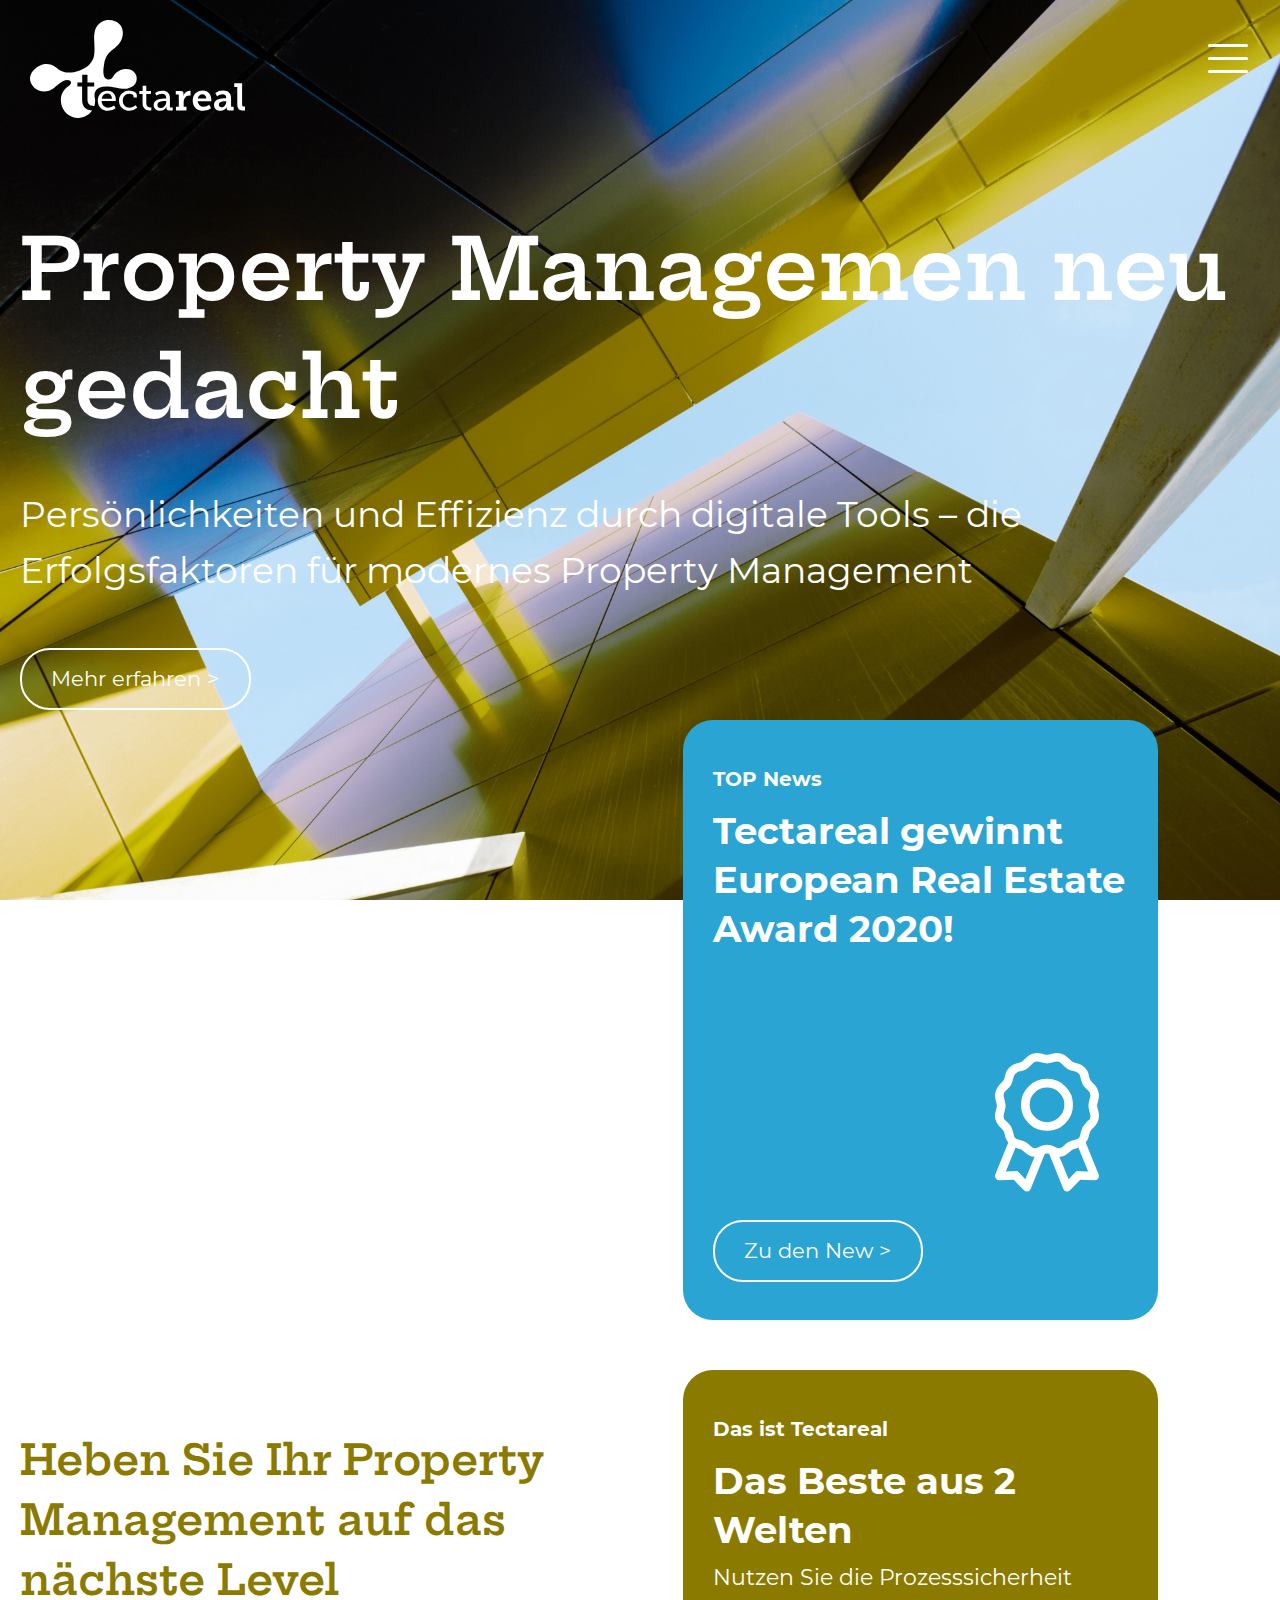
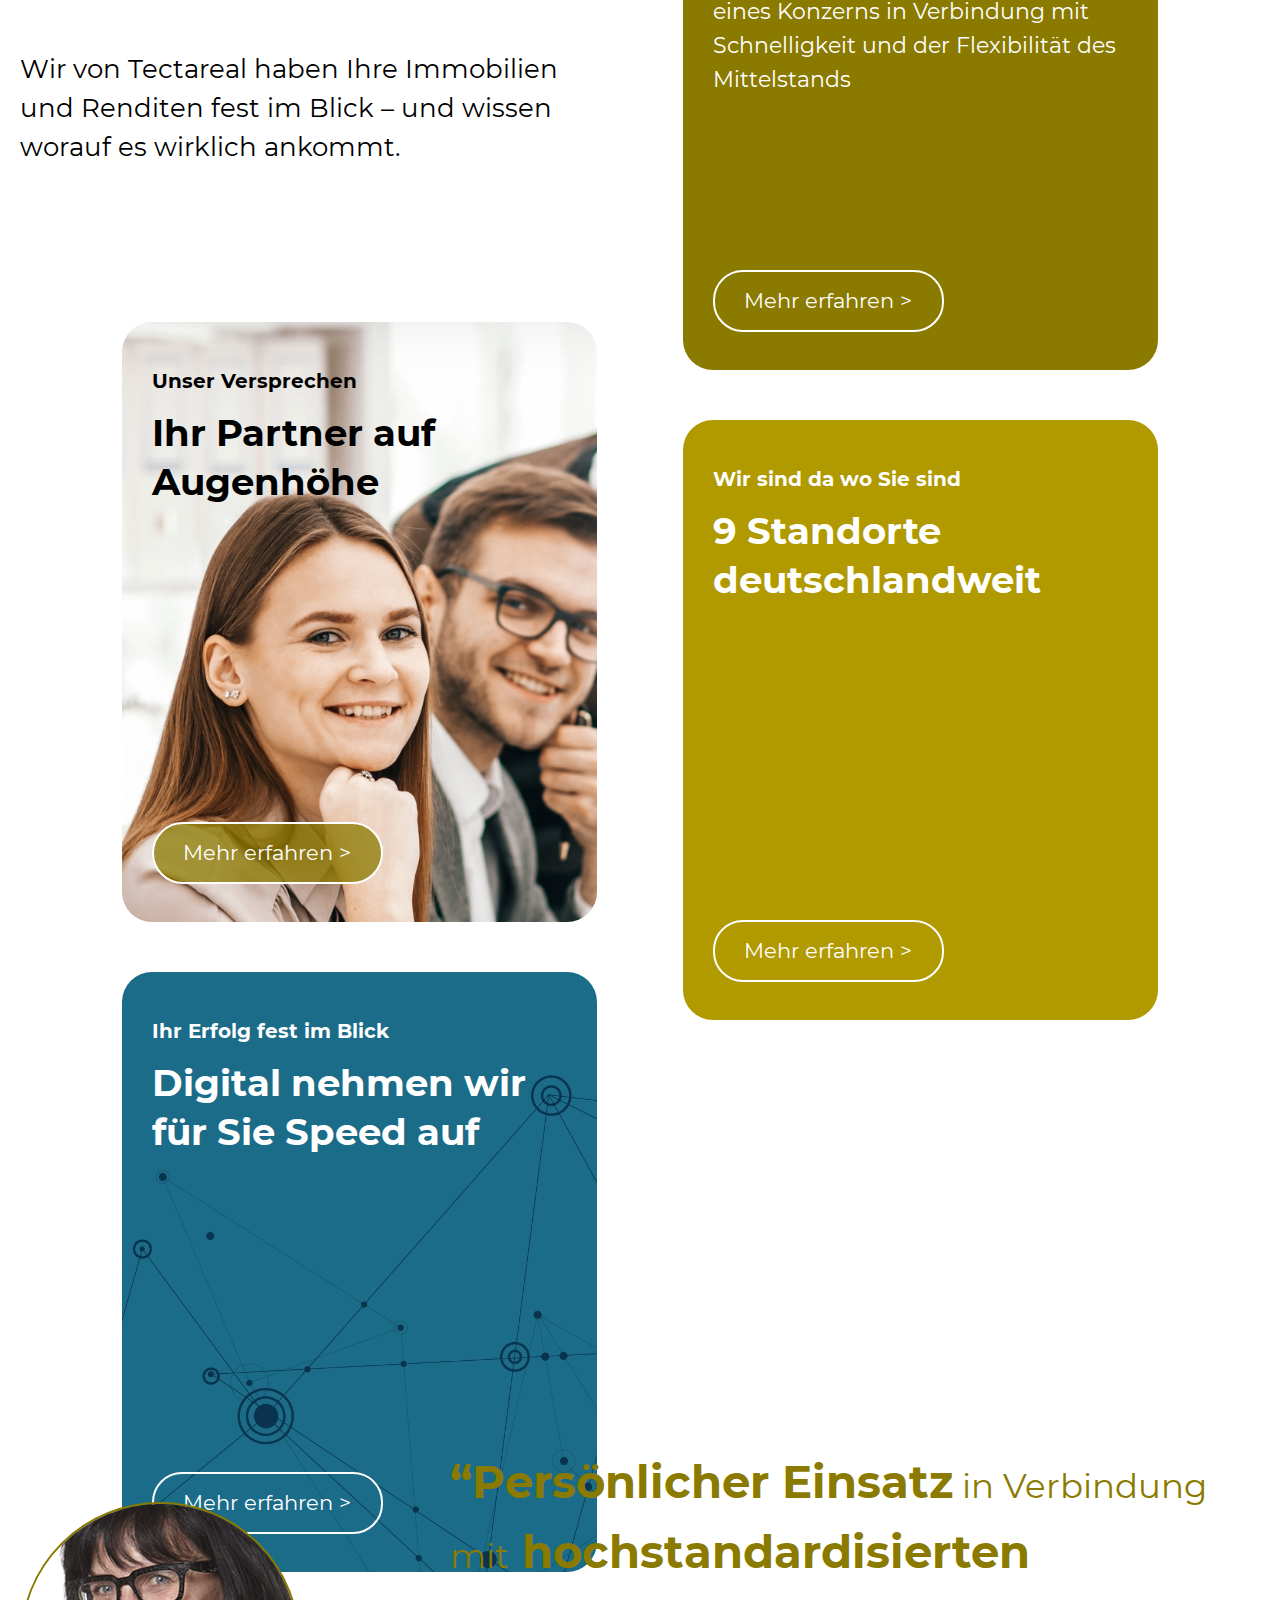
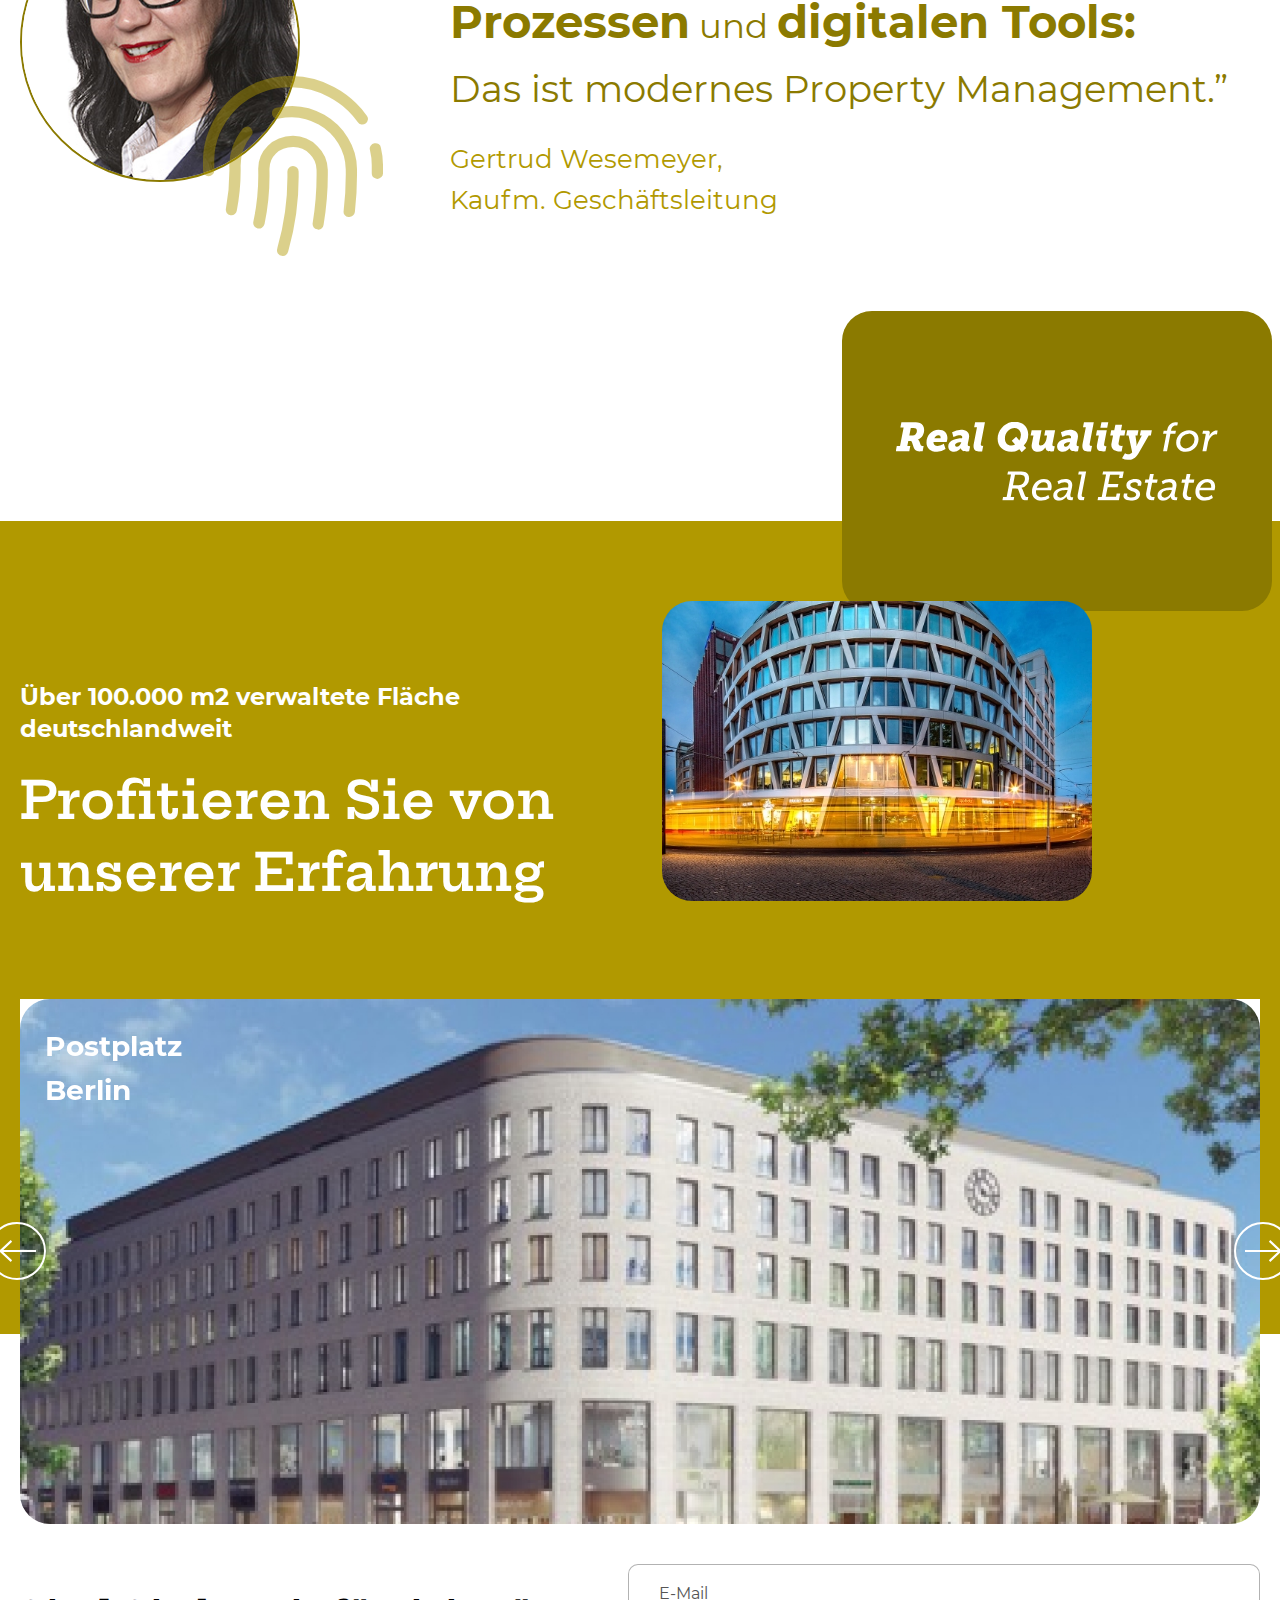
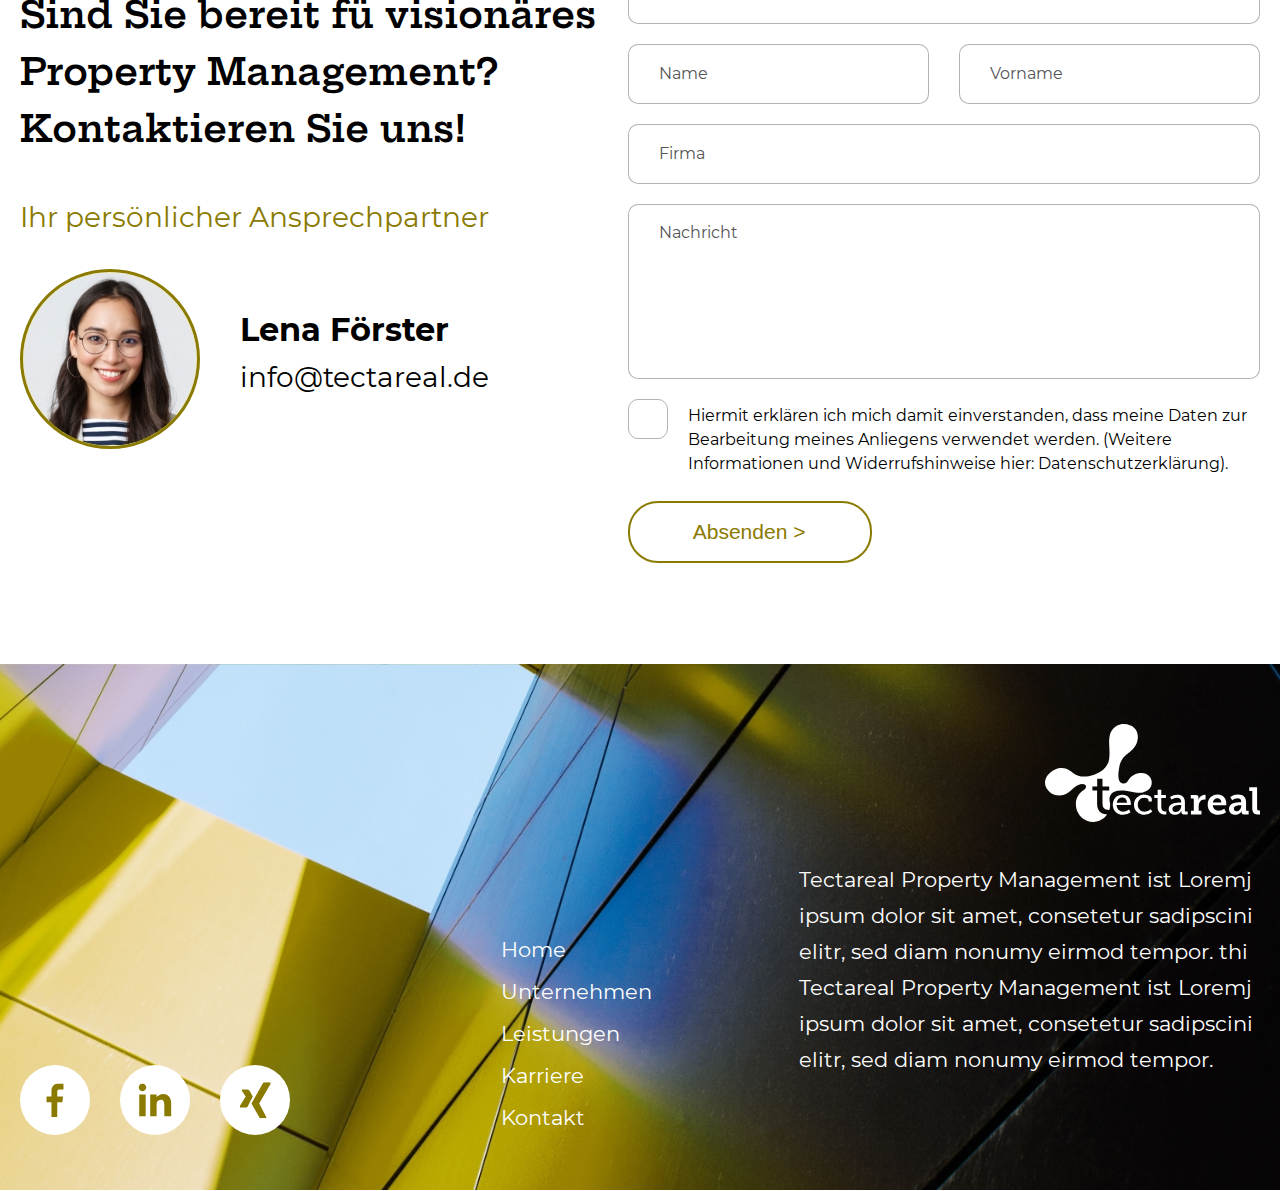
==== index.html @ 61e619ab "Tectarial" ====
<!DOCTYPE html>

<html lang="ru">

<head>
	<meta charset="utf-8">
	<meta http-equiv="X-UA-Compatible" content="IE=edge" >
	<meta name="viewport" content="width=device-width, initial-scale=1.0">
	<meta name="description" content="">
	<link rel="stylesheet" type="text/css" href="style.css">
	<link rel="icon" type="image/png" href="favicon/favicon.ico" sizes="16x16">	
	<title>Tectareal</title>
	<!-- <script>document.write('<script src="http://' + (location.host || 'localhost').split(':')[0] + ':35729/livereload.js?snipver=1"></' + 'script>')</script> -->
</head>

<body>

	<div class="wrapper">

	<!-- Header -->
		
	<header>
		<div class="header_site">
			<div class="header_templ">
				<div class="left">
					<a href="#" class="logo">
						<img src="img/logo.svg" alt="" />
					</a>
				</div>
				<div class="right">
					<button class="respmenubtn">
						<span></span>
						<span></span>
						<span></span>
					</button>
				</div>
			</div>
			<div class="main_nav_box" id="resp_nav">
				<div class="header_templ_wrapp">
					<div class="header_templ">
						<div class="left">
							<a href="#" class="logo">
								<img src="img/logo.svg" alt="" />
							</a>
						</div>
						<div class="right">
							<ul class="switch_lang">
								<li><a href="#">De</a></li>
								<li><a href="#">En</a></li>
							</ul>
						</div>
					</div>
				</div>
				<div class="row">
					<div class="main_nav_templ">
						<div class="col">
							<ul class="naim_nav">
								<li>
									<a href="#">Unternehmen</a>
									<ul>
										<li><a href="#">Unsere Werte</a></li>
										<li><a href="#">Das macht uns aus</a></li>
										<li><a href="#">Unser Versprechen</a></li>
										<li><a href="#">Unser Ziel – Ihr Erfolg</a></li>
										<li><a href="#">Wir sind da wo Sie sind</a></li>
										<li><a href="#">Tectareal Tochterunternhemen</a></li>
										<li><a href="#">Unser Team</a></li>
									</ul>
								</li>
							</ul>
						</div>
						<div class="col">
							<ul class="naim_nav">
								<li>
									<a href="#">Leistungen</a>
									<ul>
										<li><a href="#">Kaufmännisches Property Management</a></li>
										<li><a href="#">Reporting</a></li>
										<li><a href="#">Vermietung</a></li>
										<li><a href="#">Mietermanagement</a></li>
										<li><a href="#">Technisches Property Management</a></li>
										<li><a href="#">Technisches Facility Management</a></li>
										<li><a href="#">Due Diligence</a></li>
										<li><a href="#">Property Controlling</a></li>
									</ul>
								</li>
							</ul>
						</div>
						<div class="col">
							<ul class="naim_nav">
								<li>
									<a href="#">Karriere</a>
								</li>
								<li>
									<a href="#">Aktuelles</a>
								</li>
								<li>
									<a href="#">Kontakt</a>
								</li>
							</ul>
						</div>
					</div>
					<div class="main_nav_footer">
						<ul class="main_nav_2">
							<li><a href="#">Impressum</a></li>
							<li><a href="#">Datenschutz</a></li>
						</ul>
					</div>
				</div>
			</div>
		</div>
	</header>

	<!-- /Header -->

	<!-- Content -->
		<div class="content">

		<!-- Section 1 - Main Page -->

		<section class="promo_sect">
			<div class="bg_image"></div>
			<div class="row">
				<div class="promo_descript">
					<h1>Property Managemen neu gedacht</h1>
					<p>Persönlichkeiten und Effizienz durch digitale Tools – die Erfolgsfaktoren für modernes Property Management</p>
					<a href="#" class="transparent_pill">Mehr erfahren ></a>
				</div>
			</div>
		</section>

		<!-- /Section 1 - Main Page -->

		<!-- Section 2 - Main Page -->

		<section>
			<div class="row">
				<div class="card_templ" id="cardTempl">
					<div class="left" id="leftToUp">
						<div class="card_thumb_wrapp">
							<div class="content_thumb">
								<h2>Heben Sie Ihr Property Management auf das nächste Level</h2>
								<p>Wir von Tectareal haben Ihre Immobilien und Renditen fest im Blick – und wissen worauf es wirklich ankommt.</p>
							</div>
						</div>
						<div class="card_thumb_wrapp">
							<div class="card_thumb bg">
								<img class="card_img" src="img/card_image.jpg" alt="" />
								<div class="card_thumb_content">
									<h4>Unser Versprechen</h4>
									<h3>Ihr Partner auf Augenhöhe</h3>
								</div>
								<div class="card_thumb_footer">
									<a href="#" class="olive_pill">Mehr erfahren ></a>
								</div>
							</div>
						</div>
						<div class="card_thumb_wrapp">
							<div class="card_thumb">
								<img class="card_img" src="img/blue_bg.jpg" alt="" />
								<div class="card_thumb_content">
									<h4>Ihr Erfolg fest im Blick</h4>
									<h3>Digital nehmen wir für Sie Speed auf</h3>
								</div>
								<div class="card_thumb_footer">
									<a href="#" class="transparent_pill">Mehr erfahren ></a>
								</div>
							</div>
						</div>
					</div>
					<div class="right" id="rightToUp">
						<div class="card_thumb_wrapp">
							<div class="card_thumb blue">
								<div class="card_thumb_content">
									<h4>TOP News</h4>
									<h3>Tectareal gewinnt European Real Estate Award 2020!</h3>
									<div class="icon_box">
										<i class="icon_01"></i>
									</div>
								</div>
								<div class="card_thumb_footer">
									<a href="#" class="transparent_pill">Zu den New ></a>
								</div>
							</div>
						</div>
						<div class="card_thumb_wrapp">
							<div class="card_thumb dark_olive">
								<div class="card_thumb_content">
									<h4>Das ist Tectareal</h4>
									<h3>Das Beste aus 2 Welten</h3>
									<p>Nutzen Sie die Prozesssicherheit eines Konzerns  in Verbindung mit Schnelligkeit und der Flexibilität des Mittelstands</p>
								</div>
								<div class="card_thumb_footer">
									<a href="#" class="transparent_pill">Mehr erfahren ></a>
								</div>
							</div>
						</div>
						<div class="card_thumb_wrapp">
							<div class="card_thumb olive map_bg">
								<div class="card_thumb_content">
									<h4>Wir sind da wo Sie sind</h4>
									<h3>9 Standorte deutschlandweit</h3>
								</div>
								<div class="card_thumb_footer">
									<a href="#" class="transparent_pill">Mehr erfahren ></a>
								</div>
							</div>
						</div>
					</div>
				</div>
			</div>
		</section>

		<!-- /Section 2 - Main Page -->

		<!-- Section 3 - Main Page -->

		<section>
			<div class="row">
				<div class="person_article">
					<div class="left">
						<div class="photo_box_wrapp">
							<div class="photo_box">
								<img src="img/wooman.png" alt="" />
							</div>
						</div>
					</div>
					<div class="right">
						<h2><b>“Persönlicher Einsatz</b> in Verbindung mit<b> hochstandardisierten Prozessen</b> und <b>digitalen Tools:</b></h2>
						<p>Das ist modernes Property Management.”</p>
						<div class="author">
							<p>Gertrud Wesemeyer, Kaufm. Geschäftsleitung</p>
						</div>
					</div>
				</div>
			</div>
		</section>

		<!-- /Section 3 - Main Page -->

		<!-- Section 4 - Main Page -->

		<section class="sect_4">
			<div class="row">
				<div class="slider_article">
					<div class="left">
						<p>Über 100.000 m2 verwaltete Fläche deutschlandweit</p>
						<h2>Profitieren Sie von unserer Erfahrung</h2>
					</div>
					<div class="right">
						<div class="photo_wrapp">
							<div class="photo_descript">
								<img src="img/text.svg" alt="" />
							</div>
							<div class="photo_box_2">
								<img src="img/image_01.jpg" alt="" />
							</div>
						</div>
					</div>
				</div>
				<div class="main_sldier">
					<div>
						<div class="slide" style="background-image: url(img/slide.jpg)">
							<div class="slide_decript">
								<p>Postplatz</p>
								<p>Berlin</p>
							</div>
						</div>
					</div>
					<div>
						<div class="slide" style="background-image: url(img/slide.jpg)">
							<div class="slide_decript">
								<p>Postplatz</p>
								<p>Berlin</p>
							</div>
						</div>
					</div>
				</div>
			</div>
		</section>

		<!-- /Section 4 - Main Page -->

		<!-- Section 5 - Main Page -->

		<section>
			<div class="row">
				<div class="contacts_article">
					<div class="left">
						<h2>Sind Sie bereit fü visionäres Property Management? Kontaktieren Sie uns!</h2>
						<div class="manager_wrapp">
							<h3>Ihr persönlicher Ansprechpartner</h3>
							<div class="manager_article">
								<div>
									<div class="photo_box_3">
										<img src="img/foerstner.jpg" alt="" />
									</div>
								</div>
								<div>
									<h3>Lena Förster</h3>
									<p><a href="mailto:info@tectareal.de">info@tectareal.de</a></p>
								</div>
							</div>
						</div>
					</div>
					<div class="right">
						<div class="form_wrapp">
							<form>
								<div class="input_wrapp">
									<input type="email" placeholder="E-Mail" />
								</div>
								<div class="form_two_cols">
									<div class="input_wrapp">
										<input type="text" placeholder="Name" />
									</div>
									<div class="input_wrapp">
										<input type="text" placeholder="Vorname" />
									</div>
								</div>
								<div class="input_wrapp">
									<input type="text" placeholder="Firma" />
								</div>
								<div class="input_wrapp">
									<textarea placeholder="Nachricht"></textarea>
								</div>
								<div class="checkbox_wrapp">
									<label class="checkbox"><input type="checkbox" name="#" />Hiermit erklären ich mich damit einverstanden, dass meine Daten zur Bearbeitung meines Anliegens verwendet werden. (Weitere Informationen und Widerrufshinweise hier: Datenschutzerklärung).</label>
								</div>
								<div class="submit_wrapp">
									<button type="submit" class="transparent_pill_3">Absenden ></button>
								</div>
							</form>
						</div>
					</div>
				</div>
			</div>

		</section>

		<!-- /Section 5 - Main Page -->

		</div>
	<!-- /Content -->

	<!-- Footer -->

		<footer class="footer_section">
			<div class="footer_bg">
				<div class="row">
					<div class="footer_templ">
						<div class="col">
							<ul class="soc_links">
								<li><a href="#"><img src="img/fb.svg" alt="" /></a></li>
								<li><a href="#"><img src="img/ln.svg" alt="" /></a></li>
								<li><a href="#"><img src="img/soc.svg" alt="" /></a></li>
							</ul>
						</div>
						<div class="col">
							<ul class="footer_nav">
								<li><a href="#">Home</a></li>
								<li><a href="#">Unternehmen</a></li>
								<li><a href="#">Leistungen</a></li>
								<li><a href="#">Karriere</a></li>
								<li><a href="#">Kontakt</a></li>
							</ul>
						</div>
						<div class="col">
							<div class="footer_logo_wrapp">
								<a href="#" class="footer_logo">
									<img src='img/logo.svg' alt="" />
								</a>
							</div>
							<div class="footer_desc">
								<p>Tectareal Property Management ist Loremj ipsum dolor sit amet, consetetur sadipscini elitr, sed diam nonumy eirmod tempor. thi Tectareal Property Management ist Loremj ipsum dolor sit amet, consetetur sadipscini elitr, sed diam nonumy eirmod tempor.</p>
							</div>
						</div>
					</div>
				</div>
			</div>			
			<!-- <div class="footer_bootom">
				<div></div>
				<div>
					<ul class="footer_nav_2">
						<li><a href="#">Impressum</a></li>
						<li><a href="#">Datenschutz</a></li>
					</ul>
				</div>
				<div>
					<p>© Tectareal Property Management GmbH 2020</p>
				</div>
			</div> -->
		</footer>

	<!-- /Footer -->

	</div>

	<link rel="stylesheet" type="text/css" href="responsive.css">
	<link rel="stylesheet" type="text/css" href="slick/slick.css">
	<link rel="stylesheet" type="text/css" href="vendors/css/jquery.mCustomScrollbar.css">
	<link rel="stylesheet" type="text/css" href="vendors/css/jquery.fancybox.css">
	<script src="vendors/js/jquery.js"></script>
	<script src="slick/slick.js"></script>
	<script type="text/javascript" src="vendors/js/jquery.mCustomScrollbar.concat.min.js"></script>
	<script src="vendors/js/jquery.fancybox.js"></script>
	<script src="js/scripts.js"></script>

</body>
</html>
---- style.css ----
@charset "utf-8";

/*------------------*/
/*-- Fonts --*/
/*------------------*/

@font-face {
    font-family: "Montserrat";
    src: url("fonts/Montserrat-Regular.eot");
    src: url("fonts/Montserrat-Regular.eot?#iefix") format("embedded-opentype"),
        url("fonts/Montserrat-Regular.woff2") format("woff2"),
        url("fonts/Montserrat-Regular.woff") format("woff"),
        url("fonts/Montserrat-Regular.ttf") format("truetype"),
        url("fonts/Montserrat-Regular.svg#fonts/Montserrat-Regular") format("svg");
    font-weight: normal;
    font-style: normal;
    font-display: swap;
}

@font-face {
    font-family: "Montserrat";
    src: url("fonts/Montserrat-Medium.eot");
    src: url("fonts/Montserrat-Medium.eot?#iefix") format("embedded-opentype"),
        url("fonts/Montserrat-Medium.woff2") format("woff2"),
        url("fonts/Montserrat-Medium.woff") format("woff"),
        url("fonts/Montserrat-Medium.ttf") format("truetype"),
        url("fonts/Montserrat-Medium.svg#fonts/Montserrat-Medium") format("svg");
    font-weight: 500;
    font-style: normal;
    font-display: swap;
}

@font-face {
    font-family: "Hepta Slab";
    src: url("fonts/HeptaSlab-SemiBold.eot");
    src: url("fonts/HeptaSlab-SemiBold.eot?#iefix") format("embedded-opentype"),
        url("fonts/HeptaSlab-SemiBold.woff2") format("woff2"),
        url("fonts/HeptaSlab-SemiBold.woff") format("woff"),
        url("fonts/HeptaSlab-SemiBold.ttf") format("truetype"),
        url("fonts/HeptaSlab-SemiBold.svg#HeptaSlab-SemiBold") format("svg");
    font-weight: 600;
    font-style: normal;
    font-display: swap;
}

@font-face {
    font-family: "Montserrat";
    src: url("fonts/Montserrat-Bold.eot");
    src: url("fonts/Montserrat-Bold.eot?#iefix") format("embedded-opentype"),
        url("fonts/Montserrat-Bold.woff2") format("woff2"),
        url("fonts/Montserrat-Bold.woff") format("woff"),
        url("fonts/Montserrat-Bold.ttf") format("truetype"),
        url("fonts/Montserrat-Bold.svg#Montserrat-Bold") format("svg");
    font-weight: bold;
    font-style: normal;
    font-display: swap;
}

@font-face {
    font-family: "Montserrat";
    src: url("fonts/Montserrat-SemiBoldItalic.eot");
    src: url("fonts/Montserrat-SemiBoldItalic.eot?#iefix") format("embedded-opentype"),
        url("fonts/Montserrat-SemiBoldItalic.woff2") format("woff2"),
        url("fonts/Montserrat-SemiBoldItalic.woff") format("woff"),
        url("fonts/Montserrat-SemiBoldItalic.ttf") format("truetype"),
        url("fonts/Montserrat-SemiBoldItalic.svg#fonts/Montserrat-SemiBoldItalic") format("svg");
    font-weight: 600;
    font-style: italic;
    font-display: swap;
}


/*-------------------------------------------*/
/* BASIC SETUP */
/*-------------------------------------------*/

* {
    margin: 0;
    padding: 0;
    -webkit-box-sizing: border-box;
    -moz-box-sizing: border-box;
    box-sizing: border-box;
}

html {
    -webkit-text-size-adjust: 100%;
}

html,
body {
    min-height: 100%;
    min-width: 100%;
    height: 100%;
}

body {
    background: #ffffff;
}

.wrapper {
    position: relative;
    display: flex;
    display: -ms-flexbox;
    display: -webkit-flex;
    flex-direction: column;
    -webkit-flex-direction: column;
    -ms-flex-direction: column;
    min-height: 100%;
    min-height: 100vh;
}

header {
    flex: 0 0 auto;
    -webkit-flex: 0 0 auto;
}

.content {
    flex: 1 0 auto;
    -webkit-flex: 1 0 auto;
}

footer {
    flex: 0 0 auto;
    -webkit-flex: 0 0 auto;
}

::-webkit-input-placeholder {color:#555555;}
::-moz-placeholder          {color:#555555;}
:-moz-placeholder           {color:#555555;}
:-ms-input-placeholder      {color:#555555;}

input,
textarea,
button,
select,
a,
img {
    outline: none;
}

select {
    -webkit-appearance: none;
    appearance: none;
    -moz-appearance;
    text-indent: 0.01px;
    text-overflow: "";
}

*::-ms-expand { display: none; }

input::-webkit-outer-spin-button,
input::-webkit-inner-spin-button {
    -webkit-appearance: none;
}

input[type="number"] {
    -moz-appearance: textfield;
}

input {
    -webkit-appearance: none;
    -moz-appearance
}

button {
    -webkit-appearance: none;
    -moz-appearance
}

textarea {
    resize: none;
    overflow: auto;
    -webkit-appearance: none;
    -moz-appearance;
}

input::-webkit-input-placeholder       {opacity: 1; transition: opacity .3s ease;}
input::-moz-placeholder                {opacity: 1; transition: opacity .3s ease;}
input:-moz-placeholder                 {opacity: 1; transition: opacity .3s ease;}
input:-ms-input-placeholder            {opacity: 1; transition: opacity .3s ease;}
input:focus::-webkit-input-placeholder {opacity: 0; transition: opacity .3s ease;}
input:focus::-moz-placeholder          {opacity: 0; transition: opacity .3s ease;}
input:focus:-moz-placeholder           {opacity: 0; transition: opacity .3s ease;}
input:focus:-ms-input-placeholder      {opacity: 0; transition: opacity .3s ease;}

textarea::-webkit-input-placeholder       {opacity: 1; transition: opacity .3s ease;}
textarea::-moz-placeholder                {opacity: 1; transition: opacity .3s ease;}
textarea:-moz-placeholder                 {opacity: 1; transition: opacity .3s ease;}
textarea:-ms-input-placeholder            {opacity: 1; transition: opacity .3s ease;}
textarea:focus::-webkit-input-placeholder {opacity: 0; transition: opacity .3s ease;}
textarea:focus::-moz-placeholder          {opacity: 0; transition: opacity .3s ease;}
textarea:focus:-moz-placeholder           {opacity: 0; transition: opacity .3s ease;}
textarea:focus:-ms-input-placeholder      {opacity: 0; transition: opacity .3s ease;}


/*-------------------------------------------*/
/* ----- DEFAULT STYLES ------ */
/*-------------------------------------------*/

section {
    position: relative;
    padding: 10px 0;
}

h1 {
    font-family: "Hepta Slab", Arial, Verdana, sans-serif;
    font-size: 85px;
    line-height: 118px;
    font-weight: 600;
    color: #fff;
}

h2 {
    font-family: "Hepta Slab", Arial, Verdana, sans-serif;
    font-size: 52px;
    line-height: 72px;
    font-weight: 600;
    color: #8B7A00;
}

h3 {
    font-family: "Montserrat", Arial, Verdana, sans-serif;
    font-size: 44px;
    line-height: 54px;
    font-weight: 600;
    color: #8B7A00;
}

h4 {
    font-family: "Montserrat", Arial, Verdana, sans-serif;
    font-size: 28px;
    line-height: 44px;
    font-weight: bold;
    color: #8B7A00;
}

p {
    font-family: "Montserrat", Arial, Verdana, sans-serif;
    font-size: 28px;
    line-height: 44px;
    font-weight: normal;
    color: #000000;
}

a {
    text-decoration: none;
    font-family: "Montserrat", Arial, Verdana, sans-serif;
    font-size: 28px;
    line-height: 44px;
    font-weight: normal;
    color: #000000;
}

li {
    list-style: none;
    font-family: "Montserrat", Arial, Verdana, sans-serif;
    font-size: 28px;
    line-height: 44px;
    font-weight: normal;
    color: #000000;
}

img {
    outline: none;
    border: 1px solid transparent;
    border: none;
}

button:hover,
button:active,
a:hover,
a:active {
    -webkit-tap-highlight-color: rgba(0,0,0,0); 
    -webkit-tap-highlight-color: transparent;
}

input {

}

input:focus {

}

textarea {

}

textarea:focus {

}

/*-------------------------------------------*/
/* ----- REUSABLE COMPONENTS ------ */
/*-------------------------------------------*/

.row {
    max-width: 1240px;
    margin: 0 auto;
    padding: 0;
}

.overflow_wrapp {
    overflow: hidden;
}

.align_center {
    text-align: center;
}

.align_right {
    text-align: right;
}

.align_left {
    text-align: left;
}

/*-- Slick --*/

.slick-arrow {
    display: block;
    width: 58px;
    height: 58px;
    cursor: pointer;
    z-index: 2;
    position: absolute;
    top: 50%;
    margin-top: -40px;
    background: transparent;
    border: 1px solid transparent;
    -webkit-border-radius: 50%;
    -moz-border-radius: 50%;
    border-radius: 50%;
    border: 2px solid #fff;
}

.slick-arrow:before {
    content: "";
    width: 100%;
    height: 100%;
    position: absolute;
    top: 0;
    left: 0;
    background-repeat: no-repeat;
    background-position: center;
}

.slick-arrow img {
    display: none;
}

.slick-prev:before {
    -webkit-transform: rotate(90deg);
    transform: rotate(90deg);
    background-image: url(img/left_arrow.svg);
}

.slick-next:before {
    -webkit-transform: rotate(90deg);
    transform: rotate(90deg);
    background-image: url(img/right_arrow.svg);
}

.slick-prev {
    left: -96px;
}

.slick-next {
    right: -96px;
}

.slick-dots {
    text-align: center;
}

.slick-dots li {
    display: inline-block;
    vertical-align: top;
    cursor: pointer;
    margin: 4px;
}

.slick-dots li button {
    font-size: 0;
    line-height: 0;
    width: 16px;
    height: 16px;
    cursor: pointer;
    background: transparent;
    position: relative;
    border: 2px solid #006df0;
    -webkit-border-radius: 50%;
    -moz-border-radius: 50%;
    border-radius: 50%;
}

.slick-dots li.slick-active button {
    background: #006df0;
}

/*-- /Slick --*/

/*-- Breadcrumbs --*/

/*.breadcrumbs_wrapp {
    padding: 40px 0 20px 0;
}

.breadcrumbs li {
    display: inline-block;
    vertical-align: top;
    padding: 0 5px;
}

.breadcrumbs li:after {
    position: relative;
    top: -2px;
    left: 5px;
    content: "\2192";
    font-size: 13px;
    line-height: 23px;
    color: #333333;
}

.breadcrumbs li:last-child:after {
    display: none;
}

.breadcrumbs li a {
    border-bottom: 1px solid transparent;
    font-size: 18px;
    line-height: 23px;
    color: #333333;
}

.breadcrumbs li a:link,
.breadcrumbs li a:visited {
    border-bottom: 1px solid transparent;
}

.breadcrumbs li a:active,
.breadcrumbs li a.active {
    border-bottom: 1px solid #333333;
}

.breadcrumbs li a:hover {
    border-bottom: 1px solid #333333;
}

.breadcrumbs li:last-child a {
    pointer-events: none;
    cursor: default;
    opacity: .6;
    border-bottom: 1px solid transparent;
}*/

/*-- /Breadcrumbs --*/

/*-------------------------------------------*/
/* ----- HEADER ------ */
/*-------------------------------------------*/

.header_site {
    display: flex;
    display: -webkit-flex;
    width: 100%;
    /*padding: 20px 25px;*/
    padding: 20px 30px;
    position: absolute;
    top: 0;
    left: 0;
    z-index: 3;
}

.header_site > .row {
    width: 100%;
}

.header_templ {
    display: flex;
    display: -webkit-flex;
    width: 100%;
}

.header_templ .left {
    width: calc(100% - 80px);
}

.header_templ .right {
    width: 80px;
    position: relative;
}

.logo {
    display: block;
    width: 215px;
}

.logo img {
    display: block;
    width: auto;
    height: auto;
    max-width: 100%;
}

/*.main_nav_wrapp {
    display: inline-block;
    vertical-align: top;
    margin: 13px 5px;
}

.main_nav li {
    display: inline-block;
    vertical-align: top;
    padding: 5px 13px;
}

.main_nav li a {
    border-bottom: 1px solid transparent;
    font-size: 19px;
    line-height: 19px;
    color: #466896;
    -webkit-transition-property: border;
    -webkit-transition-duration: .3s;
    -webkit-transition-timing-function: ease;

    -moz-transition-property: border;
    -moz-transition-duration: .3s;
    -moz-transition-timing-function: ease;

    -ms-transition-property: border;
    -ms-transition-duration: .3s;
    -ms-transition-timing-function: ease;

    -o-transition-property: border;
    -o-transition-duration: .3s;
    -o-transition-timing-function: ease;

    transition-property: border;
    transition-duration: .3s;
    transition-timing-function: ease;
}

.main_nav li a:link,
.main_nav li a:visited {
    border-bottom: 1px solid transparent;
}

.main_nav li a:active,
.main_nav li a.active {
    border-bottom: 1px solid #466896;
}

.main_nav li a:hover {
    border-bottom: 1px solid #466896;
}*/

/* ----- Responsive Menu Button ------ */

.respmenubtn {
    display: inline-block;
    /*display: none;*/
    vertical-align: top;
    width: 45px;
    height: 37px;
    margin-top: 20px;
    background: transparent;
    cursor: pointer;
/*    position: relative;
    top: 6px;*/
    z-index: 11;
    border: 1px solid transparent;
}

.respmenubtn span {
    display: block;
    width: 40px;
    height: 3px;
    background: #fff;
    margin: 0 auto 10px auto;
    border-radius: 3px;
    -webkit-transition-property: transform, border, background;
    -webkit-transition-duration: .3s;
    -webkit-transition-timing-function: ease;

    -moz-transition-property: transform, border, background;
    -moz-transition-duration: .3s;
    -moz-transition-timing-function: ease;

    -ms-transition-property: transform, border, background;
    -ms-transition-duration: .3s;
    -ms-transition-timing-function: ease;

    -o-transition-property: transform, border, background;
    -o-transition-duration: .3s;
    -o-transition-timing-function: ease;

    transition-property: transform, border, background;
    transition-duration: .3s;
    transition-timing-function: ease;
}

.respmenubtn span:last-child {
    margin: 0 auto;
}

.respmenubtn:active {
    -webkit-tap-highlight-color: rgba(0,0,0,0); 
    -webkit-tap-highlight-color: transparent;
}

.respmenubtn:hover span {
    background: #fff;
}

.respmenubtn.active span {
    position: relative;
    width: 45px;
    top: 2px;
    left: 0;
    background: #fff;
}

.respmenubtn.active span:last-child {
    display: none;
}

.respmenubtn.active span:first-child {
    -webkit-transform: rotate(45deg);
    -moz-transform: rotate(45deg);
    -o-transform: rotate(45deg);
    transform: rotate(45deg);
    margin: 3px 0 0 0;
    position: relative;
    top: 5px;
    left: 0;
}

.respmenubtn.active span:nth-child(2) {
    -webkit-transform: rotate(-45deg);
    -moz-transform: rotate(-45deg);
    -o-transform: rotate(-45deg);
    transform: rotate(-45deg);
}

.header_templ .right .respmenubtn {
    position: absolute;
    top: 0;
    right: 0;
}

/* ----- / Responsive Menu Button ------ */

.main_nav_box {
    display: none;
    width: 100%;
    height: 100vh;
    overflow-y: auto;
    position: fixed;
    top: 0;
    left: 0;
    z-index: 3;
    background-image: url(img/main_nav_bg.jpg);
    background-size: cover;
    background-position: center;
}

.header_templ_wrapp {
    padding: 20px 30px;
}

.main_nav_box .header_templ {

}

.main_nav_box .header_templ .left {
    width: 83%;
}

.main_nav_box .header_templ .right {
    width: 24%;
    text-align: left;
    padding-left: 5px;
}

.switch_lang {
    display: inline-flex;
    display: -webkit-inline-flex;
    flex-wrap: wrap;
    -webkit-flex-wrap: wrap;
    margin-top: 20px;
}

.switch_lang li:after {
    display: inline-block;
    vertical-align: top;
    margin: 0 8px;
    content: "\/";
    font-weight: 600;
    font-size: 24px;
    line-height: 30px;
    color: #fff;
    position: relative;
    top: 9px;
}

.switch_lang li:last-child:after {
    display: none;
}

.switch_lang li a {
    font-weight: 600;
    font-size: 24px;
    line-height: 30px;
    color: #fff;
}

.main_nav_templ {
    display: flex;
    display: -webkit-flex;
    flex-wrap: wrap;
    -webkit-flex-wrap: wrap;
    margin-top: 20px;
}

.main_nav_templ .col {
    padding: 0 10px;
}

.main_nav_templ .col:nth-child(1) {
    width: 40%;
    padding-left: 0;
}

.main_nav_templ .col:nth-child(2) {
    width: 43%;
}

.main_nav_templ .col:nth-child(3) {
    width: 17%;
    padding-right: 0;
}

.naim_nav {

}

.naim_nav li {
    padding: 10px 0;
    line-height: 1;
}

.naim_nav li a {
    font-weight: 600;
    font-size: 24px;
    line-height: 30px;
    color: #fff;
}

.naim_nav li ul {

}

.naim_nav li ul > li {
    padding: 5px 0;
}

.naim_nav li ul li a {
    font-weight: normal;
    font-size: 20px;
    line-height: 26px;
    color: #fff;
}

.main_nav_footer {
    padding: 20px 0;
    text-align: right;
}

.main_nav_2 {
    display: inline-block;
    vertical-align: top;
    width: 17%;
    text-align: left;
    padding-left: 10px;
}

.main_nav_2 li {
    padding: 5px 0;
    line-height: 1;
}

.main_nav_2 li a {
    display: inline-block;
    vertical-align: top;
    font-weight: normal;
    font-size: 20px;
    line-height: 26px;
    color: #fff;
}

/*-------------------------------------------*/
/* ----- CONTENT ------ */
/*-------------------------------------------*/

/*-- Section 1 - Main Page --*/

.promo_sect {
    display: flex;
    display: -webkit-flex;
    -webkit-align-items: center;
    align-items: center;
    min-height: 100vh;
    padding: 130px 0 100px 0;
    position: relative;
}

.promo_sect .row {
    width: 100%;
}

.promo_sect .bg_image {
    overflow: hidden;
    width: 100%;
    height: 100%;
    position: absolute;
    top: 50%;
    left: 50%;
    -webkit-transform: translate(-50%, -50%);
    -moz-transform: translate(-50%, -50%);
    transform: translate(-50%, -50%);
}

.promo_sect .bg_image:before {
    display: block;
    content: "";
    width: 100%;
    height: 100%;
    background-image: url(img/promo_bg.jpg);
    background-size: cover;
    background-position: center;
    -webkit-animation: bg_image 30s infinite ease;
    -moz-animation: bg_image 30s infinite ease;
    -o-animation: bg_image 30s infinite ease;
    animation: bg_image 30s infinite ease;
}

@keyframes bg_image {
    0% {
        transform: scale(1);
        -webkit-transform: scale(1);
    }
    50% {
        transform: scale(1);
        -webkit-transform: scale(2);
    }
    100% {
        transform: scale(1);
        -webkit-transform: scale(1);
    }
}

@-webkit-keyframes bg_image {
    0% {
        transform: scale(1);
        -webkit-transform: scale(1);
    }
    50% {
        transform: scale(1);
        -webkit-transform: scale(2);
    }
    100% {
        transform: scale(1);
        -webkit-transform: scale(1);
    }
}

@-moz-keyframes bg_image {
    0% {
        transform: scale(1);
        -webkit-transform: scale(1);
    }
    50% {
        transform: scale(1);
        -webkit-transform: scale(2);
    }
    100% {
        transform: scale(1);
        -webkit-transform: scale(1);
    }
}

@-o-keyframes bg_image {
    0% {
        transform: scale(1);
        -webkit-transform: scale(1);
    }
    50% {
        transform: scale(1);
        -webkit-transform: scale(2);
    }
    100% {
        transform: scale(1);
        -webkit-transform: scale(1);
    }
}

.promo_sect .row {
    position: relative;
    z-index: 2;
}

.promo_descript {

}

.promo_descript h1 {
    padding: 20px 0;
    color: #fff;
}

.promo_descript p {
    padding: 20px 0;
    font-size: 36px;
    line-height: 56px;
    color: #fff;
}

.transparent_pill {
    display: inline-block;
    vertical-align: top;
    padding: 14px 30px 14px 29px;
    -webkit-border-radius: 30px;
    -moz-border-radius: 30px;
    border-radius: 30px;
    background: transparent;
    border: 2px solid #fff;
    font-weight: normal;
    font-size: 21px;
    line-height: 30px;
    text-align: center;
    color: #fff;
    -webkit-transition-property: background, color;
    -webkit-transition-duration: .3s;
    -webkit-transition-timing-function: ease;

    -moz-transition-property: background, color;
    -moz-transition-duration: .3s;
    -moz-transition-timing-function: ease;

    -ms-transition-property: background, color;
    -ms-transition-duration: .3s;
    -ms-transition-timing-function: ease;

    -o-transition-property: background, color;
    -o-transition-duration: .3s;
    -o-transition-timing-function: ease;

    transition-property: background, color;
    transition-duration: .3s;
    transition-timing-function: ease;
}

.transparent_pill:link,
.transparent_pill:visited {
    background: transparent;
    color: #fff;
}

.transparent_pill:active,
.transparent_pill.active {
    background: #fff;
    color: #29A4D3;
}

.transparent_pill:hover {
    background: #fff;
    color: #29A4D3;
}

.promo_descript .transparent_pill {
    margin: 30px 0;
}

/*-- /Section 1 - Main Page --*/

/*-- Section 2 - Main Page --*/

.card_templ {
    display: flex;
    display: -webkit-flex;
    margin: 63px 0 30px 0;
}

.card_templ .left {
    display: flex;
    justify-content: flex-end;
    flex-wrap: wrap;
    width: 50%;
    padding: 20px 43px 20px 0;
    position: relative;
    top: 0;
    -webkit-transition-property: top;
    -webkit-transition-duration: 1s;
    -webkit-transition-timing-function: ease;

    -moz-transition-property: top;
    -moz-transition-duration: 1s;
    -moz-transition-timing-function: ease;

    -ms-transition-property: top;
    -ms-transition-duration: 1s;
    -ms-transition-timing-function: ease;

    -o-transition-property: top;
    -o-transition-duration: 1s;
    -o-transition-timing-function: ease;

    transition-property: top;
    transition-duration: 1s;
    transition-timing-function: ease;
}

.card_templ .right {
    width: 50%;
    padding-left: 43px;
    position: relative;
    top: 0;
    -webkit-transition-property: top;
    -webkit-transition-duration: 1s;
    -webkit-transition-timing-function: ease;

    -moz-transition-property: top;
    -moz-transition-duration: 1s;
    -moz-transition-timing-function: ease;

    -ms-transition-property: top;
    -ms-transition-duration: 1s;
    -ms-transition-timing-function: ease;

    -o-transition-property: top;
    -o-transition-duration: 1s;
    -o-transition-timing-function: ease;

    transition-property: top;
    transition-duration: 1s;
    transition-timing-function: ease;
}

.content_thumb {
    max-width: 670px;
    padding: 114px 0 85px 0;
}

.content_thumb h2 {
    padding: 20px 0;
    font-size: 42px;
    line-height: 60px;
    color: #8b7a00;
}

.content_thumb p {
    padding: 20px 0;
    font-size: 26px;
    line-height: 39px;
    color: #000;
}

.card_thumb_wrapp {
    padding: 25px 0;
}

.card_thumb {
    min-height: 600px;
    max-width: 475px;
    /*margin: 50px 0;*/
    padding: 40px 30px 105px 30px;
    -webkit-border-radius: 30px;
    -moz-border-radius: 30px;
    border-radius: 30px;
    position: relative;
    overflow: hidden;
}

.card_img {
    display: block;
    width: auto;
    height: auto;
    min-width: 100%;
    min-height: 100%;
    position: absolute;
    top: 50%;
    left: 50%;
    -webkit-transform: translate(-50%, -50%);
    -moz-transform: translate(-50%, -50%);
    transform: translate(-50%, -50%);
}

.card_thumb_content {
    position: relative;
    z-index: 2;
}

.card_thumb_content h4 {
    padding: 7px 0;
    font-weight: 600;
    font-size: 20px;
    line-height: 25px;
    color: #fff;
}

.card_thumb_content h3 {
    padding: 7px 0;
    font-weight: bold;
    font-size: 37px;
    line-height: 49px;
    color: #fff;
}

.card_thumb_content p {
    font-size: 22px;
    line-height: 34px;
    color: #fff;
}

.card_thumb.bg .card_thumb_content h4 {
    color: #000;
}

.card_thumb.bg .card_thumb_content h3 {
    color: #000;
}

.card_thumb.bg .card_thumb_content p {
    color: #000;
}

.card_thumb_footer {
    width: 100%;
    height: 110px;
    position: absolute;
    bottom: 0;
    left: 0;
    padding: 10px 30px 10px 30px;
}

.olive_pill {
    display: inline-block;
    vertical-align: top;
    -webkit-border-radius: 39px;
    -moz-border-radius: 39px;
    border-radius: 39px;
    padding: 14px 30px 14px 29px;
    border: 2px solid #fff;
    background: rgba(139, 122, 0, .75);
    font-weight: normal;
    font-size: 21px;
    line-height: 30px;
    text-align: center;
    color: #fff;
    -webkit-transition-property: background, color;
    -webkit-transition-duration: .3s;
    -webkit-transition-timing-function: ease;

    -moz-transition-property: background, color;
    -moz-transition-duration: .3s;
    -moz-transition-timing-function: ease;

    -ms-transition-property: background, color;
    -ms-transition-duration: .3s;
    -ms-transition-timing-function: ease;

    -o-transition-property: background, color;
    -o-transition-duration: .3s;
    -o-transition-timing-function: ease;

    transition-property: background, color;
    transition-duration: .3s;
    transition-timing-function: ease;
}

.olive_pill:link,
.olive_pill:visited {
    background: rgba(139, 122, 0, .75);
    color: #fff;
}

.olive_pill:active,
.olive_pill.active {
    background: #fff;
    color: #29A4D3;
}

.olive_pill:hover {
    background: #fff;
    color: #29A4D3;
}

/*.transparent_pill_2 {
    display: inline-block;
    vertical-align: top;
    -webkit-border-radius: 39px;
    -moz-border-radius: 39px;
    border-radius: 39px;
    padding: 11px 40px 10px 40px;
    border: 2px solid #fff;
    background: transparent;
    font-weight: normal;
    font-size: 20px;
    line-height: 50px;
    text-align: center;
    color: #fff;
}*/

.card_thumb.blue {
    background-color: #29A4D3;
}

.icon_01 {
    display: inline-block;
    vertical-align: top;
    width: 163px;
    height: 159px;
    background-image: url(img/icon_01.svg);
    background-size: contain;
    background-position: center;
    background-repeat: no-repeat;
}

.card_thumb_content .icon_box {
    padding: 75px 0 10px 0;
    text-align: right;
}

.card_thumb.dark_olive {
    background-color: #8B7A00;
}

.card_thumb.olive {
    background-color: #B19900;
}

.card_thumb.map_bg {
    /*background-image: url(img/card_thumb_map.png);*/
    background-position: 0 0;
    background-repeat: no-repeat;
}

/*-- /Section 2 - Main Page --*/

/*-- Section 3 - Main Page --*/

.person_article {
    display: flex;
    display: -webkit-flex;
    margin: 60px 0 140px 0;
}

.person_article .left {
    width: 430px;
    padding: 53px 0 10px 0;
}

.person_article .right {
    width: calc(100% - 430px);
}

.photo_box_wrapp {
    position: relative;
}

.photo_box_wrapp:after {
    display: block;
    content: "";
    width: 180px;
    height: 180px;
    background-size: contain;
    background-repeat: no-repeat;
    background-image: url(img/photo_shape.svg);
    background-repeat: no-repeat;
    position: absolute;
    top: 174px;
    left: 183px;
    opacity: .45;
}

.photo_box {
    width: 280px;
    height: 280px;
    -webkit-border-radius: 50%;
    -moz-border-radius: 50%;
    border-radius: 50%;
    border: 2px solid #8B7A00;
    position: relative;
    overflow: hidden;
}

.photo_box img {
    display: block;
    width: auto;
    height: auto;
    min-width: 100%;
    min-height: 100%;
    position: absolute;
    top: 50%;
    left: 50%;
    -webkit-transform: translate(-50%, -50%);
    -moz-transform: translate(-50%, -50%);
    transform: translate(-50%, -50%);
}

.person_article h2 {
    font-family: "Montserrat";
    font-size: 34px;
    line-height: 65px;
    font-weight: normal;
}

.person_article h2 b {
    font-size: 45px;
}

.person_article p {
    font-size: 37px;
    line-height: 60px;
    font-weight: normal;
    color: #8B7A00;
}

.author {
    max-width: 370px;
    padding: 20px 0 0 0;
}

.author p {
    font-weight: normal;
    font-size: 26px;
    line-height: 41px;
    color: #b19900;
}

/*-- /Section 3 - Main Page --*/

/*-- Section 4 - Main Page --*/

.sect_4 {
    margin-top: 150px;
    position: relative;
}

.sect_4:before {
    width: 100%;
    height: calc(100% - 200px);
    content: "";
    background-color: #B19900;
    position: absolute;
    top: 0;
    left: 0;
}

.sect_4 > .row {
    position: relative;
    z-index: 2;
}

.slider_article {
    display: flex;
    display: -webkit-flex;
    padding: 70px 0;
}

.slider_article .left {
    width: 51%;
    padding: 70px 10px 10px 0;
}

.slider_article .right {
    width: 49%;
    padding-left: 10px;
}

.slider_article {

}

.slider_article p {
    padding: 10px 0;
    font-weight: 600;
    font-size: 24px;
    line-height: 32px;
    color: #fff;
}

.slider_article h2 {
    padding: 10px 0;
    font-weight: 600;
    font-size: 52px;
    line-height: 72px;
    color: #fff;
}

.photo_wrapp {
    position: relative;
}

.photo_descript {
    width: 100%;
    max-width: 430px;
    height: 300px;
    -webkit-border-radius: 30px;
    -moz-border-radius: 30px;
    border-radius: 30px;
    background-color: #8B7A00;
    position: absolute;
    top: -290px;
    left: 30%;
}

.photo_descript img {
    display: block;
    width: auto;
    height: auto;
    max-width: 75%;
    max-height: 75%;
    position: absolute;
    top: 50%;
    left: 50%;
    -webkit-transform: translate(-50%, -50%);
    -moz-transform: translate(-50%, -50%);
    transform: translate(-50%, -50%);
}

.photo_descript p {

}

.photo_box_2 {
    max-width: 430px;
    height: 300px;
    overflow: hidden;
    position: relative;
    -webkit-border-radius: 30px;
    -moz-border-radius: 30px;
    border-radius: 30px;
}

.photo_box_2 img {
    display: block;
    width: auto;
    height: auto;
    min-width: 100%;
    min-height: 100%;
    position: absolute;
    top: 50%;
    left: 50%;
    -webkit-transform: translate(-50%, -50%);
    -moz-transform: translate(-50%, -50%);
    transform: translate(-50%, -50%);
}

.main_sldier {
    background-color: #fff;
}

.main_sldier .slide {
    height: 525px;
    background-size: cover;
    background-repeat: no-repeat;
    background-position: center;
    -webkit-border-radius: 30px;
    -moz-border-radius: 30px;
    border-radius: 30px;
}

.main_sldier .slide_decript {
    padding: 25px 25px;
}

.main_sldier .slide_decript p {
    font-weight: bold;
    font-size: 28px;
    line-height: 44px;
    color: #fff;
}

/*-- /Section 4 - Main Page --*/

/*-- Section 5 - Main Page --*/

.contacts_article {
    display: flex;
    display: -webkit-flex;
    margin-bottom: 70px;
}

.contacts_article .left {
    width: 49%;
    padding: 42px 0;
}

.contacts_article .right {
    width: 51%;
}

.contacts_article h2 {
    font-weight: 600;
    font-size: 37px;
    line-height: 57px;
    color: #000;
}

.manager_wrapp {
    margin: 35px 0 20px 0;
}

.manager_wrapp h3 {
    font-weight: normal;
    font-size: 28px;
    line-height: 50px;
    color: #8b7a00;
}

.manager_article {
    display: flex;
    display: -webkit-flex;
    padding: 27px 0;
}

.manager_article > div:nth-child(1) {
    width: 220px;
}

.manager_article > div:nth-child(2) {
    width: calc(100% - 220px);
    padding-top: 36px;
}

.manager_article h3 {
    font-weight: bold;
    font-size: 32px;
    line-height: 50px;
    color: #000;
}

.photo_box_3 {
    width: 180px;
    height: 180px;
    -webkit-border-radius: 50%;
    -moz-border-radius: 50%;
    border-radius: 50%;
    border: 3px solid #8b7a00;
    overflow: hidden;
    position: relative;
}

.photo_box_3 img {
    display: block;
    width: auto;
    height: auto;
    min-width: 100%;
    min-height: 100%;
    position: absolute;
    top: 50%;
    left: 50%;
    transform: translate(-50%, -50%);
    -webkit-transform: translate(-50%, -50%);
}

.form_wrapp {

}

.input_wrapp {
    margin: 20px 0;
}

input {
    display: block;
    width: 100%;
    height: 60px;
    -webkit-border-radius: 10px;
    border-radius: 10px;
    padding: 0 30px;
    border: 1px solid rgba(0, 0, 0, .3);
    font-family: Montserrat;
    font-weight: normal;
    font-size: 16px;
    line-height: 60px;
    color: #000;
}

textarea {
    display: block;
    width: 100%;
    height: 175px;
    padding: 15px 30px;
    -webkit-border-radius: 10px;
    border-radius: 10px;
    border: 1px solid rgba(0, 0, 0, .3);
    font-family: Montserrat;
    font-weight: normal;
    font-size: 16px;
    line-height: 25px;
    color: #000;
}

.checkbox {
    display: block;
    cursor: pointer;
    padding: 5px 0 5px 60px;
    position: relative;
    font-family: Montserrat;
    font-weight: normal;
    font-size: 16px;
    line-height: 24px;
    color: #000;
}

.checkbox input {
    width: 40px;
    height: 40px;
    border: 1px solid rgba(0, 0, 0, .3);
    padding: 0;
    -webkit-border-radius: 10px;
    border-radius: 10px;
    position: absolute;
    top: 0;
    left: 0;
}

.checkbox input:checked {
    background-image: url(img/checked.svg);
    background-size: 90%;
    background-position: center;
    background-repeat: no-repeat;
}

.form_two_cols {
    display: flex;
    display: -webkit-flex;
}

.form_two_cols .input_wrapp {
    width: 50%;
    margin: 0;
}

.form_two_cols .input_wrapp:nth-child(odd) {
    padding-right: 15px;
}

.form_two_cols .input_wrapp:nth-child(even) {
    padding-left: 15px;
}

.submit_wrapp {
    padding: 20px 0;
}

.transparent_pill_3 {
    display: inline-block;
    vertical-align: top;
    min-width: 244px;
    cursor: pointer;
    border: 2px solid #8b7a00;
    -webkit-border-radius: 30px;
    border-radius: 30px;
    background: transparent;
    padding: 14px 30px 14px 29px;
    font-weight: normal;
    font-size: 21px;
    line-height: 30px;
    text-align: center;
    color: #8b7a00;

    -webkit-transition-property: background, color;
    -webkit-transition-duration: .3s;
    -webkit-transition-timing-function: ease;

    -moz-transition-property: background, color;
    -moz-transition-duration: .3s;
    -moz-transition-timing-function: ease;

    -ms-transition-property: background, color;
    -ms-transition-duration: .3s;
    -ms-transition-timing-function: ease;

    -o-transition-property: background, color;
    -o-transition-duration: .3s;
    -o-transition-timing-function: ease;

    transition-property: background, color;
    transition-duration: .3s;
    transition-timing-function: ease;
}

.transparent_pill_3:link,
.transparent_pill_3:visited {
    background: transparent;
    color: #fff;
}

.transparent_pill_3:active,
.transparent_pill_3.active {
    background: #8b7a00;
    color: #fff;
}

.transparent_pill_3:hover {
    background: #8b7a00;
    color: #fff;
}

/*-- /Section 5 - Main Page --*/


/*-------------------------------------------*/
/* ----- FOOTER ------ */
/*-------------------------------------------*/

footer {
    padding: 1px 0;
}

.footer_section {

}

.footer_bg {
    padding: 20px 0;
    background-image: url(img/footer_bg.jpg);
    background-size: cover;
    background-position: center;
}

.footer_templ {
    display: flex;
    display: -webkit-flex;
    align-items: flex-end;
    -webkit-align-items: flex-end;
}

.footer_templ .col {
    padding: 20px 10px;
}

.footer_templ .col:nth-child(1) {
    width: 38%;
    padding-left: 0;
}

.footer_templ .col:nth-child(2) {
    width: 24%;
}

.footer_templ .col:nth-child(3) {
    width: 38%;
    padding-right: 0;
}

.soc_links {
    display: flex;
    display: -webkit-flex;
    margin: 0 -15px;
}

.soc_links li {
    padding: 15px;
}

.soc_links li a {
    display: block;
    width: 70px;
    height: 70px;
    position: relative;
    background-color: #fff;
    -webkit-border-radius: 50%;
    -moz-border-radius: 50%;
    border-radius: 50%;
}

.soc_links li a img {
    display: block;
    width: 80%;
    height: 80%;
    position: absolute;
    top: 50%;
    left: 50%;
    -webkit-transform: translate(-50%, -50%);
    transform: translate(-50%, -50%);
}

.footer_nav {
    margin: 12px 0;
}

.footer_nav li {
    padding: 5px 0;
    line-height: 1;
}

.footer_nav li a {
    font-weight: normal;
    font-size: 21px;
    line-height: 30px;
    color: #fff;
    border-bottom: 1px solid transparent;
    -webkit-transition-property: border;
    -webkit-transition-duration: .3s;
    -webkit-transition-timing-function: ease;

    -moz-transition-property: border;
    -moz-transition-duration: .3s;
    -moz-transition-timing-function: ease;

    -ms-transition-property: border;
    -ms-transition-duration: .3s;
    -ms-transition-timing-function: ease;

    -o-transition-property: border;
    -o-transition-duration: .3s;
    -o-transition-timing-function: ease;

    transition-property: border;
    transition-duration: .3s;
    transition-timing-function: ease;
}

.footer_nav li a:link,
.footer_nav li a:visited {
    border-bottom: 1px solid transparent;
}

.footer_nav li a:active,
.footer_nav li a.active {
    border-bottom: 1px solid #fff;
}

.footer_nav li a:hover {
    border-bottom: 1px solid #fff;
}

.footer_logo_wrapp {
    display: flex;
    display: -webkit-flex;
    justify-content: flex-end;
    -webkit-justify-content: flex-end;
    padding: 20px 0;
}

.footer_logo {
    display: block;
    width: 215px;
}

.footer_logo img {
    display: block;
    width: auto;
    height: auto;
    width: 100%;
}

.footer_desc {
    padding-bottom: 52px;
}

.footer_desc p {
    padding: 20px 0;
    font-size: 21px;
    line-height: 36px;
    color: #fff;
}
---- responsive.css ----
@media only screen and (max-width: 1360px) {

	.slick-prev {
	    left: -32px;
	}

	.slick-next {
	    right: -32px;
	}

}

@media only screen and (max-width: 1240px) {



}


@media only screen and (max-width: 900px) {



}

@media only screen and (max-width: 767px) {



}

@media only screen and (max-width: 600px) {



}


@media only screen and (max-width: 480px) {

	
}
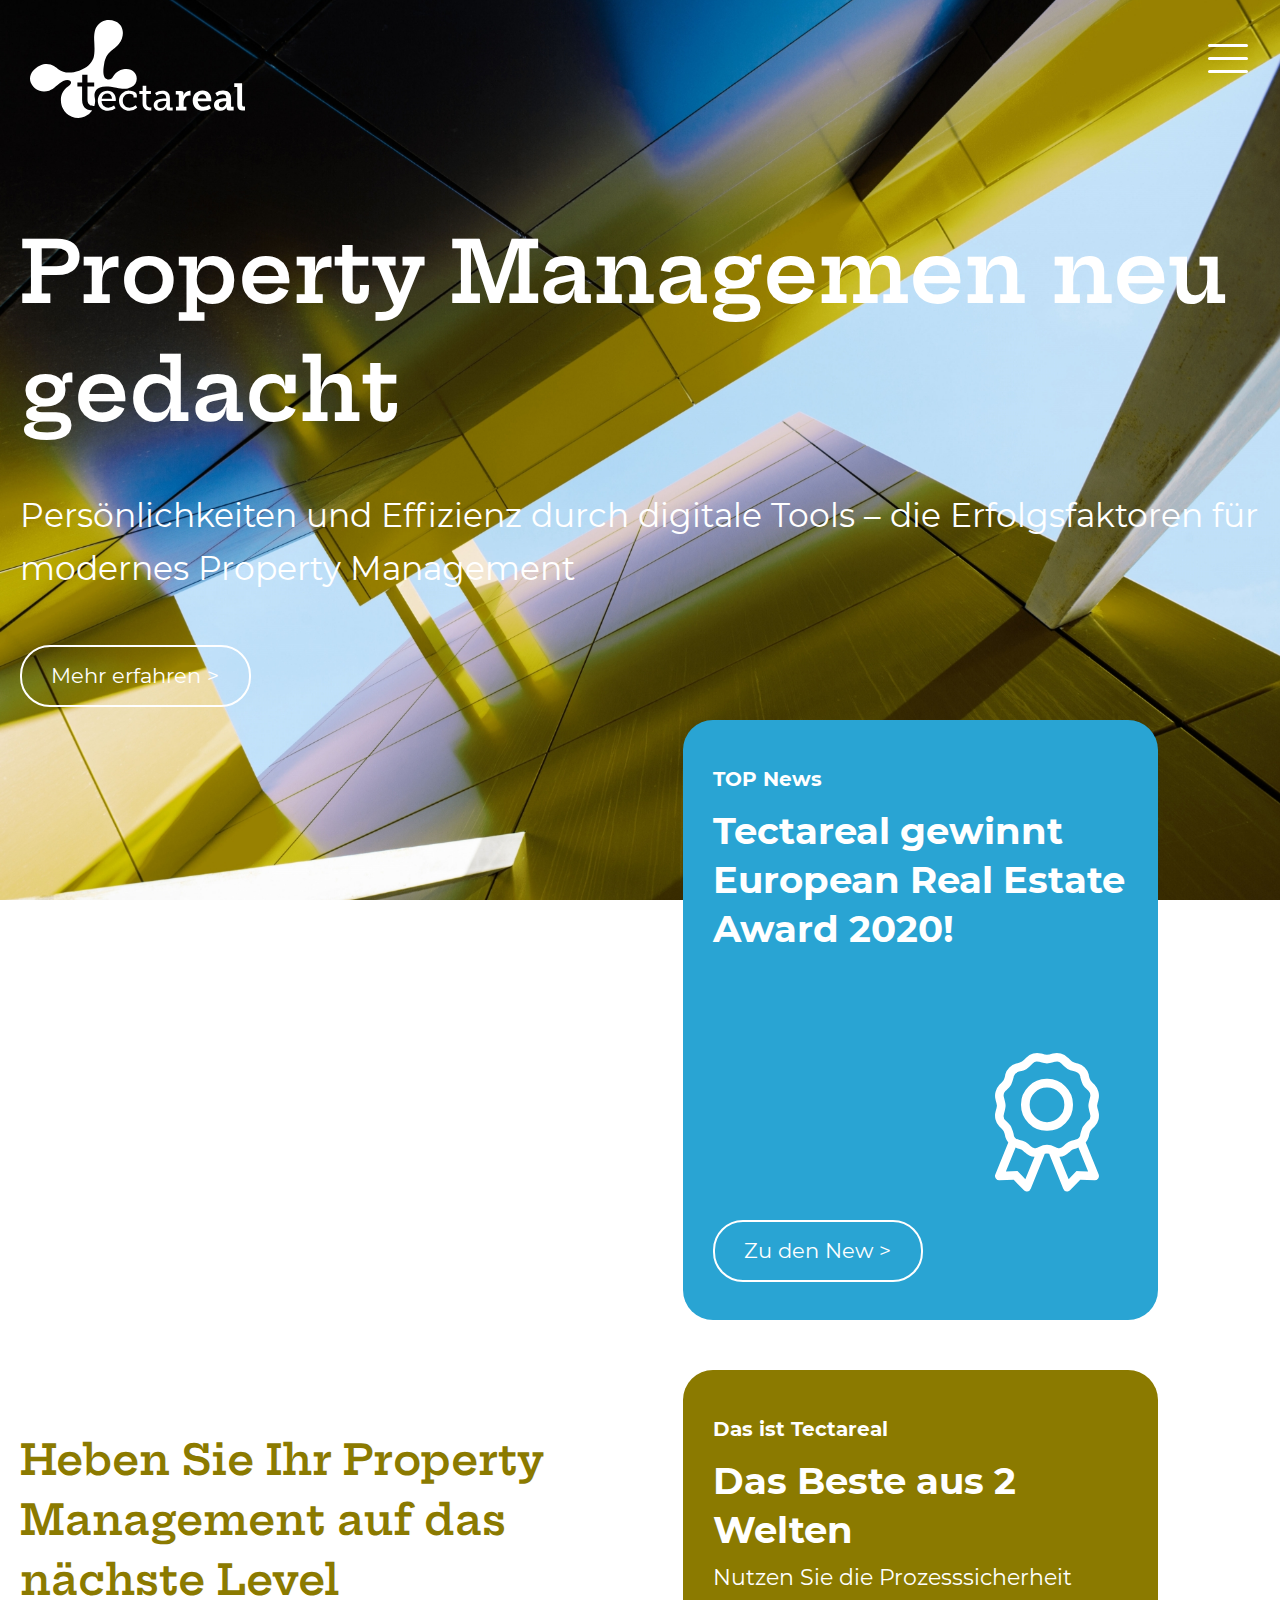
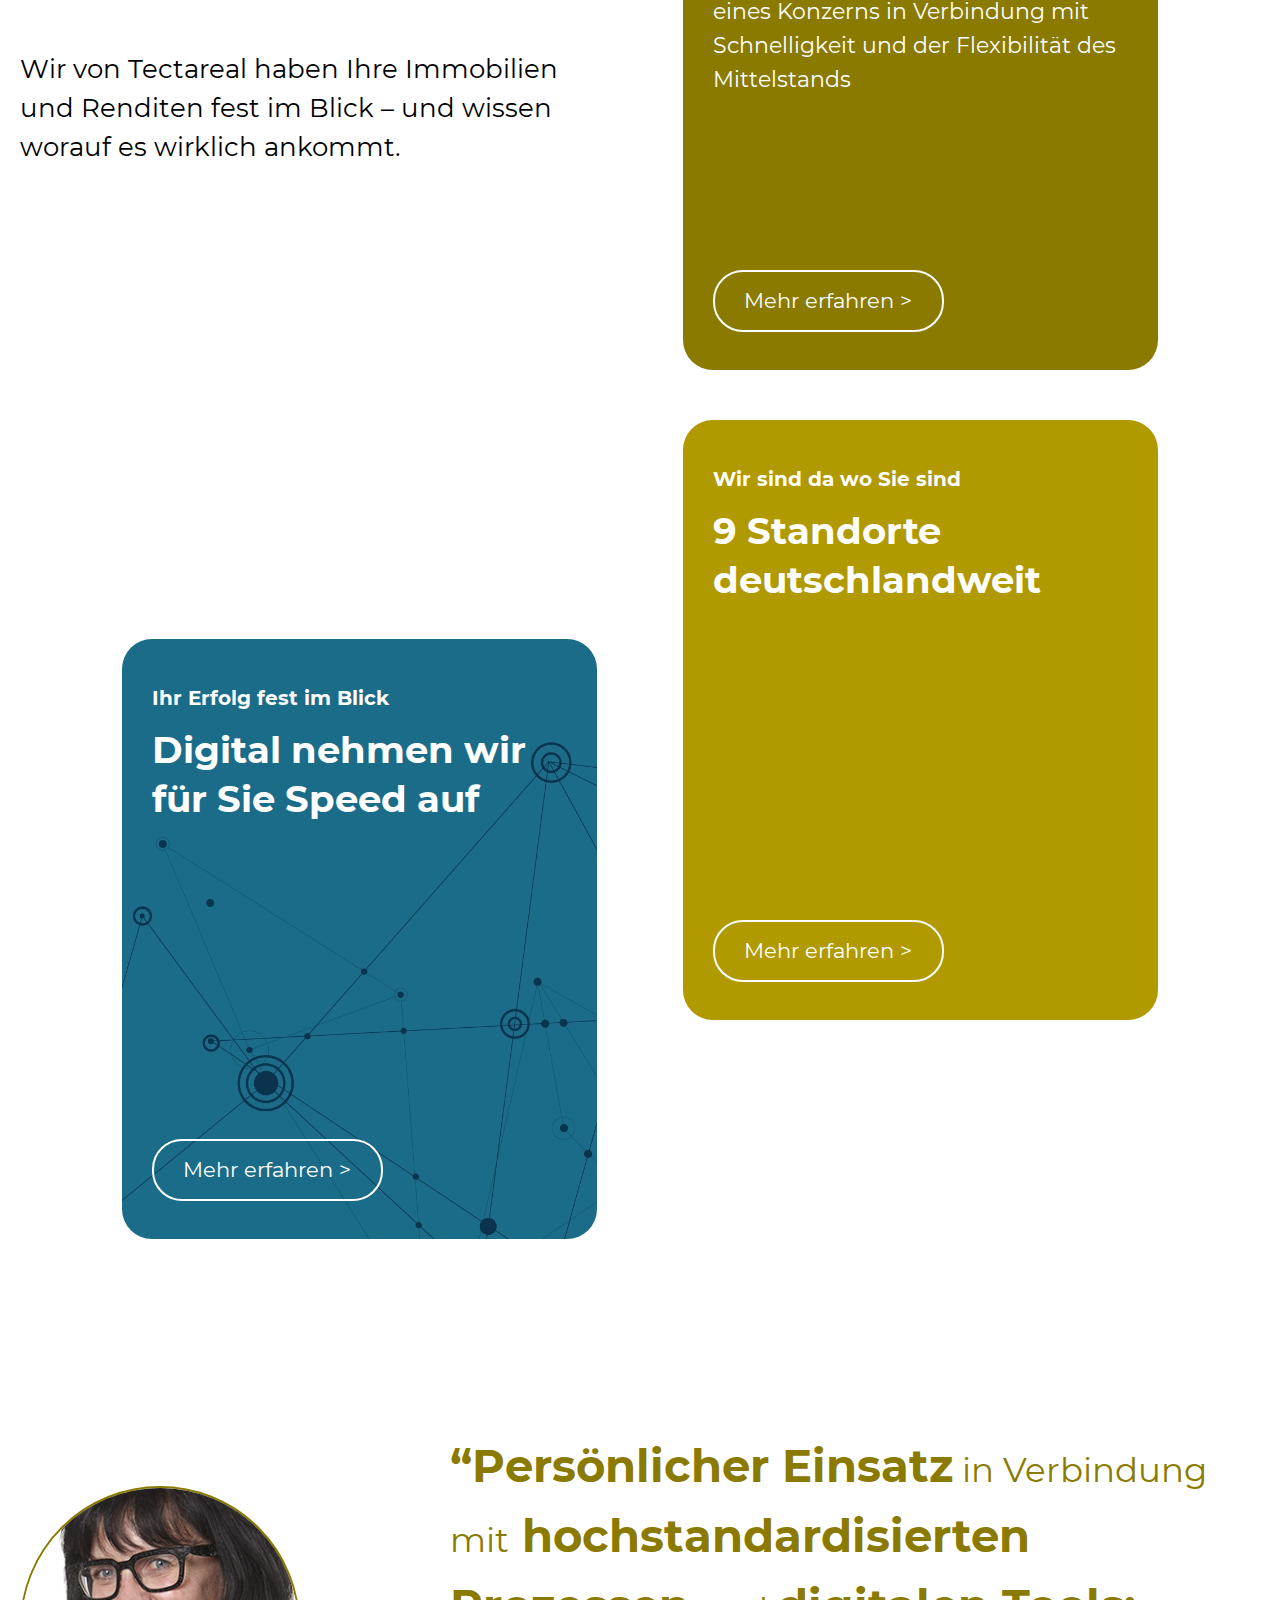
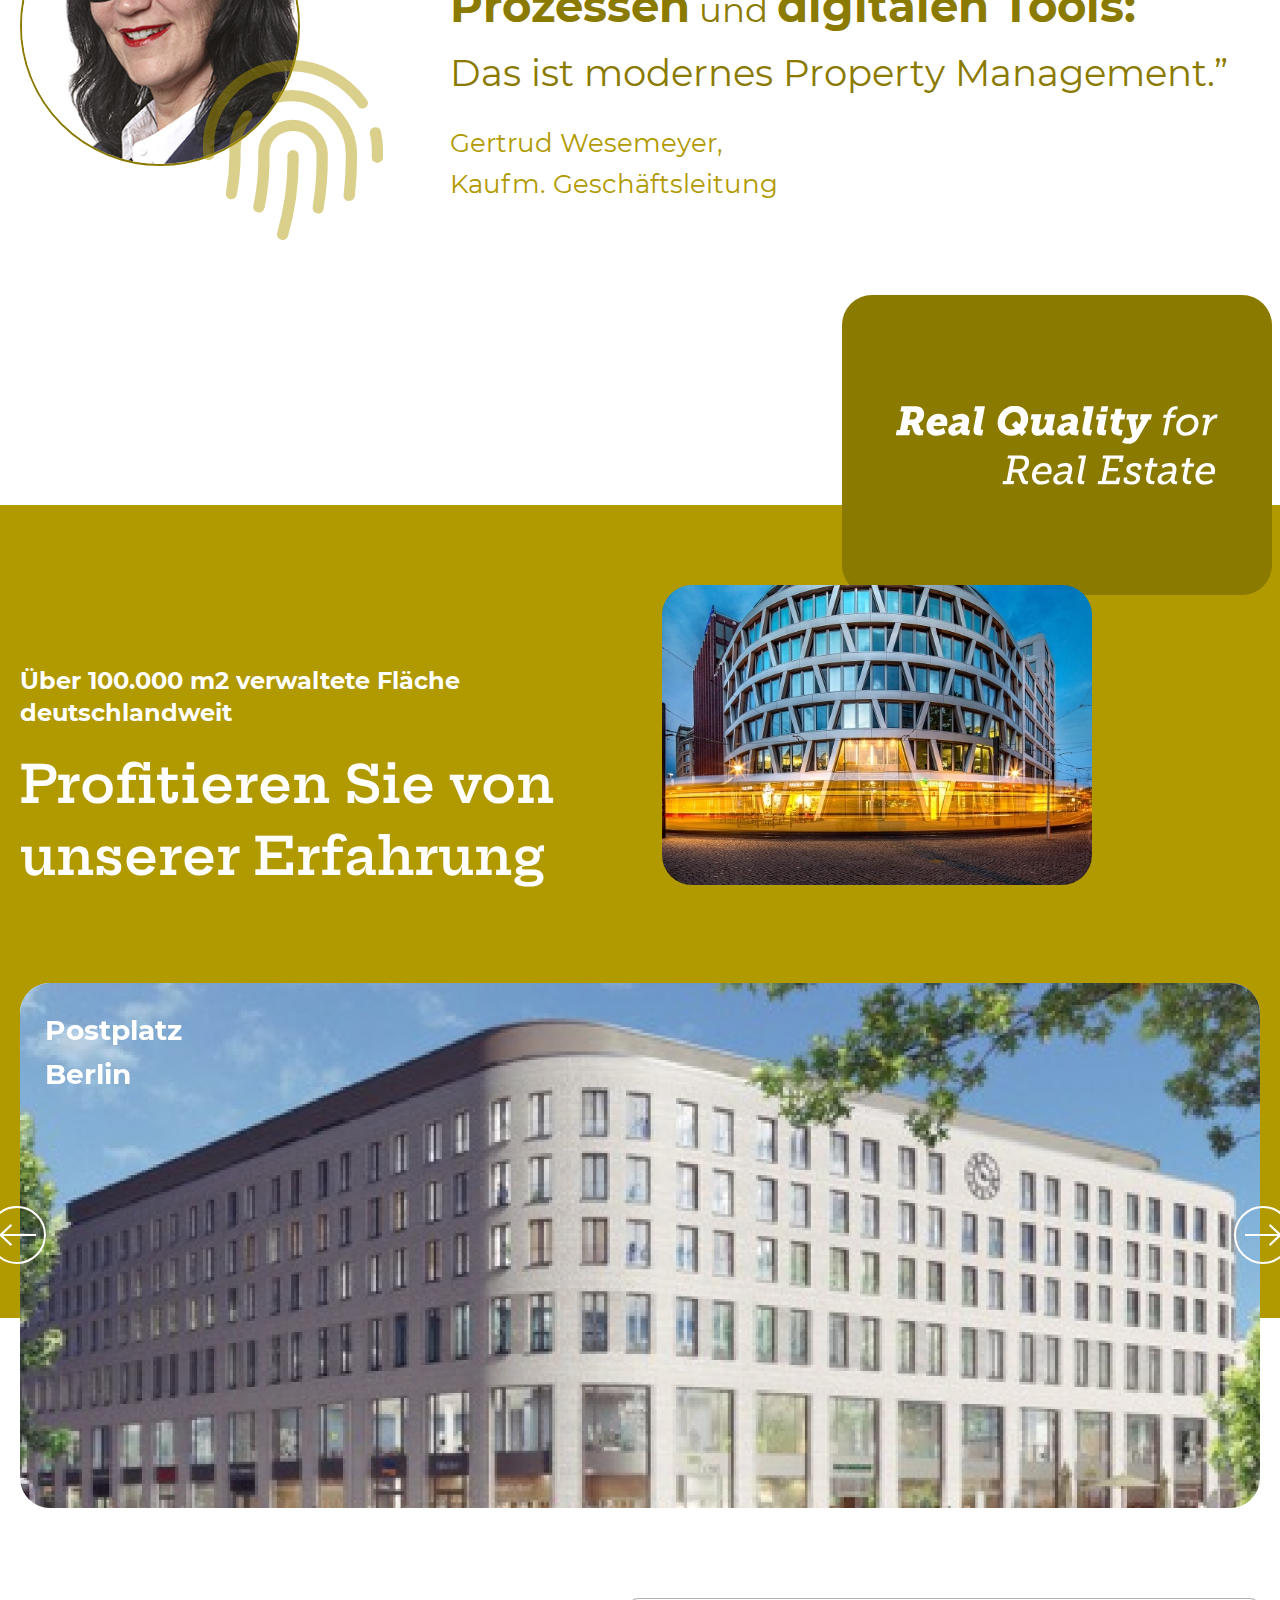
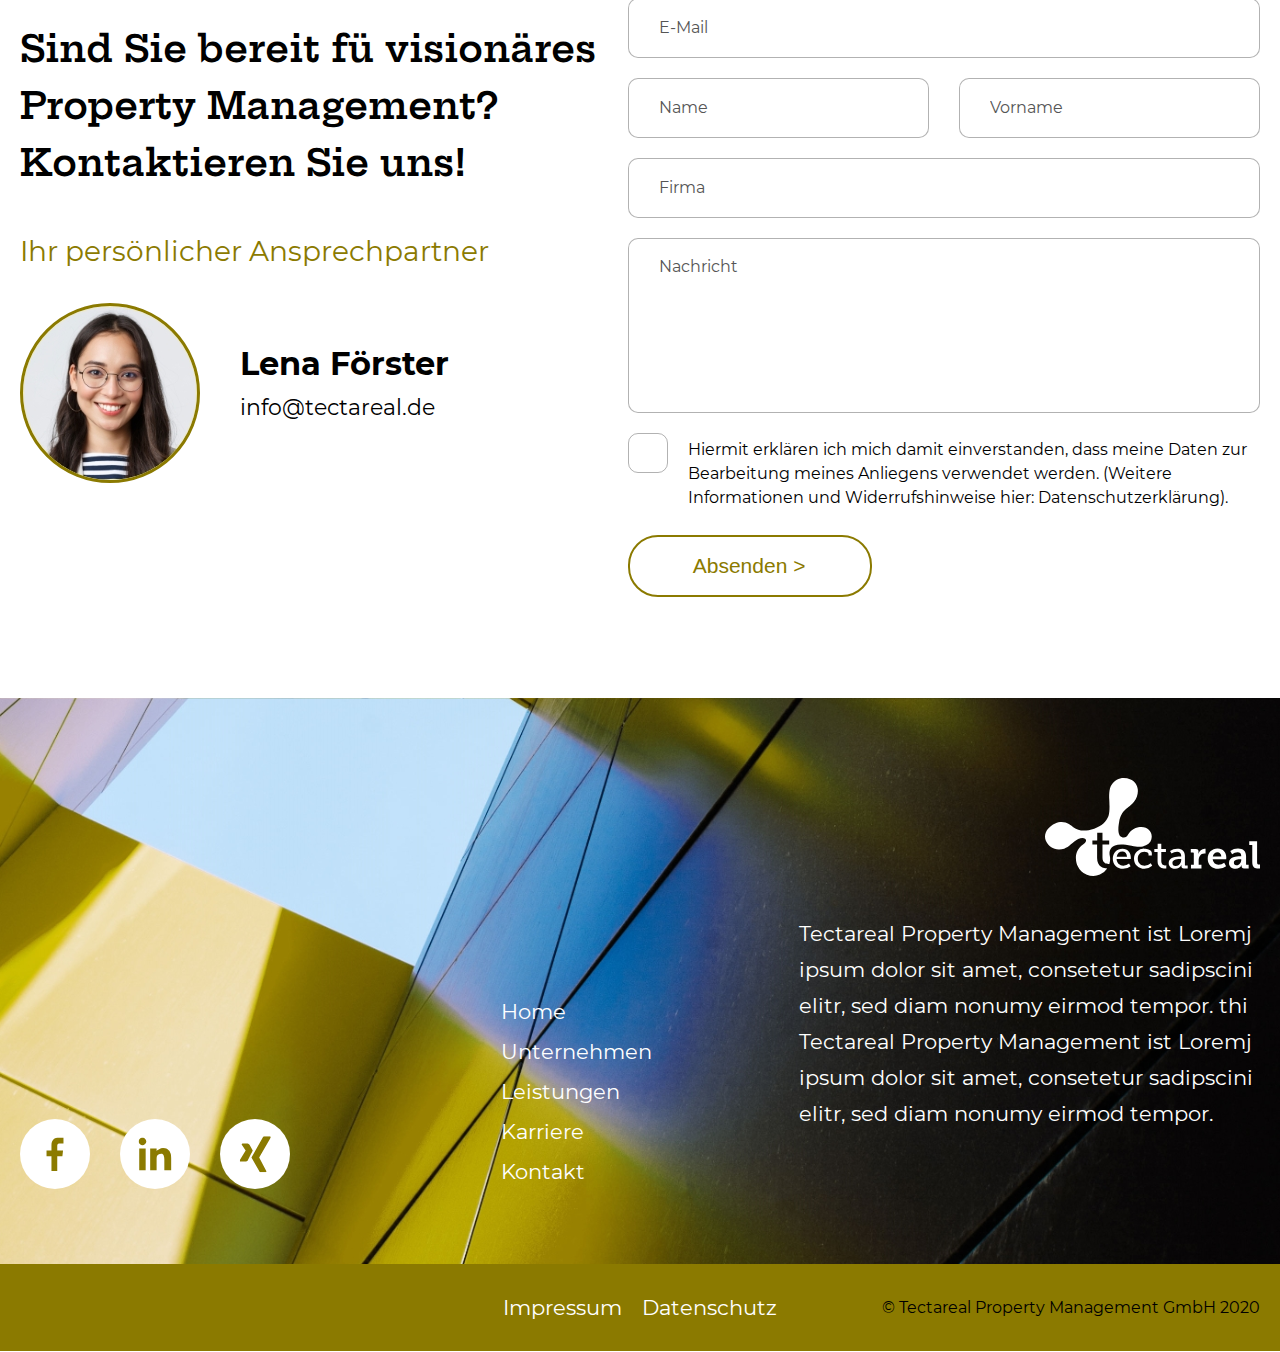
==== commit db059571: "Tectarial" ====
--- a/index.html
+++ b/index.html
@@ -10,7 +10,7 @@
 	<link rel="stylesheet" type="text/css" href="style.css">
 	<link rel="icon" type="image/png" href="favicon/favicon.ico" sizes="16x16">	
 	<title>Tectareal</title>
-	<!-- <script>document.write('<script src="http://' + (location.host || 'localhost').split(':')[0] + ':35729/livereload.js?snipver=1"></' + 'script>')</script> -->
+	<script>document.write('<script src="http://' + (location.host || 'localhost').split(':')[0] + ':35729/livereload.js?snipver=1"></' + 'script>')</script>
 </head>
 
 <body>
@@ -376,19 +376,22 @@
 						</div>
 					</div>
 				</div>
-			</div>			
-			<!-- <div class="footer_bootom">
-				<div></div>
-				<div>
-					<ul class="footer_nav_2">
-						<li><a href="#">Impressum</a></li>
-						<li><a href="#">Datenschutz</a></li>
-					</ul>
-				</div>
-				<div>
-					<p>© Tectareal Property Management GmbH 2020</p>
-				</div>
-			</div> -->
+			</div>
+			<div class="footer_bootom_row">
+				<div class="row">
+					<div class="footer_bootom">
+						<div>
+							<ul class="footer_nav_2">
+								<li><a href="#">Impressum</a></li>
+								<li><a href="#">Datenschutz</a></li>
+							</ul>
+						</div>
+						<div>
+							<p class="corp_p">© Tectareal Property Management GmbH 2020</p>
+						</div>
+					</div>
+				</div>
+			</div>
 		</footer>
 
 	<!-- /Footer -->
--- a/style.css
+++ b/style.css
@@ -212,16 +212,16 @@
 
 h2 {
     font-family: "Hepta Slab", Arial, Verdana, sans-serif;
-    font-size: 52px;
-    line-height: 72px;
+    font-size: 42px;
+    line-height: 60px;
     font-weight: 600;
     color: #8B7A00;
 }
 
 h3 {
     font-family: "Montserrat", Arial, Verdana, sans-serif;
-    font-size: 44px;
-    line-height: 54px;
+    font-size: 28px;
+    line-height: 38px;
     font-weight: 600;
     color: #8B7A00;
 }
@@ -236,8 +236,8 @@
 
 p {
     font-family: "Montserrat", Arial, Verdana, sans-serif;
-    font-size: 28px;
-    line-height: 44px;
+    font-size: 22px;
+    line-height: 37px;
     font-weight: normal;
     color: #000000;
 }
@@ -245,8 +245,8 @@
 a {
     text-decoration: none;
     font-family: "Montserrat", Arial, Verdana, sans-serif;
-    font-size: 28px;
-    line-height: 44px;
+    font-size: 22px;
+    line-height: 37px;
     font-weight: normal;
     color: #000000;
 }
@@ -254,8 +254,8 @@
 li {
     list-style: none;
     font-family: "Montserrat", Arial, Verdana, sans-serif;
-    font-size: 28px;
-    line-height: 44px;
+    font-size: 22px;
+    line-height: 37px;
     font-weight: normal;
     color: #000000;
 }
@@ -296,6 +296,12 @@
 
 .row {
     max-width: 1240px;
+    margin: 0 auto;
+    padding: 0;
+}
+
+.row_2 {
+    max-width: 900px;
     margin: 0 auto;
     padding: 0;
 }
@@ -389,14 +395,14 @@
     cursor: pointer;
     background: transparent;
     position: relative;
-    border: 2px solid #006df0;
+    border: 2px solid #fff;
     -webkit-border-radius: 50%;
     -moz-border-radius: 50%;
     border-radius: 50%;
 }
 
 .slick-dots li.slick-active button {
-    background: #006df0;
+    background: #fff;
 }
 
 /*-- /Slick --*/
@@ -470,7 +476,7 @@
     position: absolute;
     top: 0;
     left: 0;
-    z-index: 3;
+    z-index: 5;
 }
 
 .header_site > .row {
@@ -664,6 +670,11 @@
     background-image: url(img/main_nav_bg.jpg);
     background-size: cover;
     background-position: center;
+    padding-bottom: 30px;
+}
+
+.inner_nav_box {
+    height: auto;
 }
 
 .header_templ_wrapp {
@@ -798,6 +809,17 @@
     font-size: 20px;
     line-height: 26px;
     color: #fff;
+}
+
+.bg {
+    display: none;
+    background: rgba(0, 0, 0, .6);
+    width: 100%;
+    height: 100%;
+    position: absolute;
+    top: 0;
+    left: 0;
+    z-index: 4;
 }
 
 /*-------------------------------------------*/
@@ -922,8 +944,8 @@
 
 .promo_descript p {
     padding: 20px 0;
-    font-size: 36px;
-    line-height: 56px;
+    font-size: 33px;
+    line-height: 53px;
     color: #fff;
 }
 
@@ -1461,6 +1483,9 @@
 
 .main_sldier {
     background-color: #fff;
+    -webkit-border-radius: 30px;
+    -moz-border-radius: 30px;
+    border-radius: 30px;
 }
 
 .main_sldier .slide {
@@ -1491,7 +1516,7 @@
 .contacts_article {
     display: flex;
     display: -webkit-flex;
-    margin-bottom: 70px;
+    margin: 50px 0 70px;
 }
 
 .contacts_article .left {
@@ -1714,6 +1739,1079 @@
 
 /*-- /Section 5 - Main Page --*/
 
+/*-- Section 1 - Unhernehmen Page --*/
+
+.promo_sect_2 {
+    min-height: auto;
+}
+
+.promo_sect_2 .bg_image:before {
+    background-image: url(img/inner_bg.jpg);
+}
+
+/*-- /Section 1 - Unhernehmen Page --*/
+
+/*-- Section 2 - Unhernehmen Page --*/
+
+.sect_2_up {
+    padding: 138px 0 79px 0;
+}
+
+.h2_wrapp {
+    text-align: center;
+}
+
+.h2_wrapp p {
+    color: #000000;
+    font-weight: 600;
+}
+
+.h2_wrapp h2 {
+
+}
+
+.info_box {
+    margin: 40px auto;
+    text-align: center;
+    max-width: 1000px;
+}
+
+.thumbnails_1 {
+    display: flex;
+    display: -webkit-flex;
+    flex-wrap: wrap;
+    -webkit-flex-wrap: wrap;
+    margin: 20px -20px;
+}
+
+.thumb_1 {
+    display: flex;
+    display: -webkit-flex;
+    width: 50%;
+    padding: 40px 20px;
+}
+
+.thumb_1 > div:nth-child(1) {
+    width: 130px;
+}
+
+.thumb_1 > div:nth-child(2) {
+    width: calc(100% - 130px);
+}
+
+.thumb_1_header {
+    padding-bottom: 20px;
+}
+
+.thumb_1_header p {
+    padding: 2px 0;
+    font-weight: 600;
+}
+
+.thumb_1_header h3 {
+    padding: 2px 0;
+    font-size: 33px;
+    line-height: 1.1;
+}
+
+.thumb_1_content p {
+    font-size: 22px;
+    line-height: 37px;
+}
+
+/*-- /Section 2 - Unhernehmen Page --*/
+
+/*-- Section 3 - Unhernehmen Page --*/
+
+.slider_2_wrapp {
+    padding-bottom: 30px;
+}
+
+.tab_slider_wrapp {
+    -webkit-transition-property: background;
+    -webkit-transition-duration: .3s;
+    -webkit-transition-timing-function: ease;
+
+    -moz-transition-property: background;
+    -moz-transition-duration: .3s;
+    -moz-transition-timing-function: ease;
+
+    -ms-transition-property: background;
+    -ms-transition-duration: .3s;
+    -ms-transition-timing-function: ease;
+
+    -o-transition-property: background;
+    -o-transition-duration: .3s;
+    -o-transition-timing-function: ease;
+
+    transition-property: background;
+    transition-duration: .3s;
+    transition-timing-function: ease;
+}
+
+.slider_2_cols {
+    display: flex;
+    display: -webkit-flex;
+    position: relative;
+    padding-bottom: 80px;
+}
+
+.slider_2_cols .left {
+    width: 500px;
+    padding-top: 50px;
+}
+
+.slider_2_cols .right {
+    width: calc(100% - 500px);
+    padding: 40px 6% 10px 0;
+}
+
+.slider_2_cols .slick-arrow {
+    margin-top: -50px;
+}
+
+.slider_2_images {
+    position: relative;
+}
+
+.slide_2_image {
+    display: none;
+    position: absolute;
+    top: 0;
+    left: 0;
+}
+
+.slide_2_image .img_wrapp {
+    position: relative;
+    width: 300px;
+}
+
+.slide_2_image:nth-child(1) .img_wrapp:before {
+    display: block;
+    content: "";
+    width: auto;
+    height: auto;
+    width: 400px;
+    height: 450px;
+    background-color: #8B7A00;
+    position: absolute;
+    top: -175px;
+    left: -107px;
+    -webkit-border-radius: 30px;
+    border-radius: 30px;
+}
+
+.slide_2_image:nth-child(1) .img_wrapp:after {
+    display: block;
+    content: "";
+    width: auto;
+    height: auto;
+    width: 370px;
+    height: 400px;
+    background-color: #1A6C89;
+    position: absolute;
+    top: 100px;
+    right: -130px;
+    -webkit-border-radius: 30px;
+    border-radius: 30px;
+}
+
+.slide_2_image:nth-child(2) .img_wrapp:before {
+    display: block;
+    content: "";
+    width: auto;
+    height: auto;
+    width: 400px;
+    height: 450px;
+    background-color: #B19900;
+    position: absolute;
+    top: -175px;
+    left: 30px;
+    -webkit-border-radius: 30px;
+    border-radius: 30px;
+}
+
+.slide_2_image:nth-child(2) .img_wrapp:after {
+    display: block;
+    content: "";
+    width: auto;
+    height: auto;
+    width: 50vw;
+    height: 340px;
+    background-color: #29A4D3;
+    position: absolute;
+    top: 100px;
+    right: -43px;
+    -webkit-border-radius: 30px;
+    border-radius: 30px;
+}
+
+.slide_2_image:nth-child(3) .img_wrapp:before {
+    display: block;
+    content: "";
+    width: auto;
+    height: auto;
+    width: 400px;
+    height: 450px;
+    background-color: #8B7A00;
+    position: absolute;
+    top: -175px;
+    left: 30px;
+    -webkit-border-radius: 30px;
+    border-radius: 30px;
+}
+
+.slide_2_image:nth-child(3) .img_wrapp:after {
+    display: block;
+    content: "";
+    width: auto;
+    height: auto;
+    width: 50vw;
+    height: 340px;
+    background-color: #1A6C89;
+    position: absolute;
+    top: -56px;
+    right: -43px;
+    -webkit-border-radius: 30px;
+    border-radius: 30px;
+}
+
+.slide_2_image .img_box {
+    width: 400px;
+    height: 400px;
+    position: relative;
+    overflow: hidden;
+    -webkit-border-radius: 30px;
+    border-radius: 30px;
+    z-index: 2;
+}
+
+.slide_2_image .img_box img {
+    display: block;
+    width: auto;
+    height: auto;
+    min-width: 100%;
+    min-height: 100%;
+    position: absolute;
+    top: 50%;
+    left: 50%;
+    -webkit-transform: translate(-50%, -50%);
+    -moz-transform: translate(-50%, -50%);
+    transform: translate(-50%, -50%);
+}
+
+.slider_nav_wrapp {
+    display: flex;
+    display: -webkit-flex;
+    justify-content: flex-end;
+    -webkit-justify-content: flex-end;
+    padding: 20px 0 30px 0;
+    position: relative;
+}
+
+.slider_nav {
+    display: flex;
+    display: -webkit-flex;
+    flex-wrap: wrap;
+    -webkit-flex-wrap: wrap;
+    width: calc(100% - 470px);
+    margin: 0 -15px;
+}
+
+.slider_nav li {
+    padding: 0 15px;
+    line-height: 1;
+    position: relative;
+}
+
+.slider_nav li:after {
+    content: "";
+    width: 1px;
+    height: 17px;
+    background: #fff;
+    position: absolute;
+    top: 5px;
+    right: 0;
+}
+
+.slider_nav li:last-child:after {
+    display: none;
+}
+
+.slider_nav li a {
+    display: inline-block;
+    vertical-align: top;
+    position: relative;
+    padding: 5px 0;
+    font-size: 17px;
+    line-height: 20px;
+    color: #fff;
+}
+
+.slider_nav li a:before {
+    width: 0;
+    height: 1px;
+    background-color: #fff;
+    content: "";
+    position: absolute;
+    top: 0;
+    left: 0;
+    opacity: 0;
+    -webkit-transition-property: opacity, width;
+    -webkit-transition-duration: .3s;
+    -webkit-transition-timing-function: ease;
+
+    -moz-transition-property: opacity, width;
+    -moz-transition-duration: .3s;
+    -moz-transition-timing-function: ease;
+
+    -ms-transition-property: opacity, width;
+    -ms-transition-duration: .3s;
+    -ms-transition-timing-function: ease;
+
+    -o-transition-property: opacity, width;
+    -o-transition-duration: .3s;
+    -o-transition-timing-function: ease;
+
+    transition-property: opacity, width;
+    transition-duration: .3s;
+    transition-timing-function: ease;
+}
+
+.slider_nav li a:link:before,
+.slider_nav li a:visited:before {
+    width: 0;
+    opacity: 0;
+}
+
+.slider_nav li a.active:before,
+.slider_nav li a:active:before {
+    width: 100%;
+    opacity: 1;
+}
+
+.slider_nav li a:hover:before {
+    width: 100%;
+    opacity: 1;
+}
+
+.slider_2 {
+
+}
+
+.slide {
+
+}
+
+.slide_2_header {
+
+}
+
+.slide_2_header p {
+    color: #fff;
+    font-size: 19px;
+    font-weight: 600;
+}
+
+.slide_2_header h2 {
+    color: #fff;
+}
+
+.slide_2_content {
+    padding: 30px 0 20px;
+}
+
+.slide_2_content p {
+    font-size: 20px;
+    line-height: 1.7;
+    color: #fff;
+}
+
+.sider_2_arrows {
+    height: 0;
+}
+
+.sider_2_controls {
+    height: 0;
+    width: 100%;
+    position: absolute;
+    bottom: 40px;
+    left: 0;
+}
+
+/*-- /Section 3 - Unhernehmen Page --*/
+
+/*-- Section 4 - Unhernehmen Page --*/
+
+.sect_4_up {
+    padding-top: 165px;
+    position: relative;
+    z-index: 2;
+}
+
+.map_section {
+    display: flex;
+    display: -webkit-flex;
+    flex-wrap: wrap;
+    -webkit-flex-wrap: wrap;
+    margin-bottom: -77px;
+}
+
+.map_section .left {
+    width: calc(100% - 600px);
+    padding-right: 9%;
+}
+
+.map_section .right {
+    width: 600px;
+}
+
+.map_section .right img {
+    display: block;
+    width: auto;
+    height: auto;
+    max-width: 100%;
+}
+
+.map_article {
+
+}
+
+.map_article_header {
+
+}
+
+.map_article_header h4 {
+    font-size: 23px;
+    color: #000;
+    font-weight: 600;
+}
+
+.map_article_header h2 {
+
+}
+
+.map_article_content {
+    padding: 30px 0 0 0;
+}
+
+.map_article_content p {
+    padding: 30px 0;
+}
+
+.map_article_content ul {
+    padding: 30px 0;
+}
+
+.map_article_content ul li {
+    padding-left: 30px;
+    position: relative;
+}
+
+.map_article_content ul li:before {
+    display: block;
+    content: "";   
+    width: 10px;
+    height: 10px;
+    background-color: #8B7A00;
+    -webkit-border-radius: 50%;
+    border-radius: 50%;
+    position: absolute;
+    top: 13px;
+    left: 0;
+}
+
+.map_wrapp {
+    width: 600px;
+    position: relative;
+}
+
+.map_wrapp .map {
+    display: block;
+    width: auto;
+    height: auto;
+    max-width: 100%;
+}
+
+.city_link {
+    display: inline-block;
+    vertical-align: top;
+    position: absolute;
+    top: 0;
+    left: 0;
+}
+
+.city_link span {
+    display: block;
+    width: 50px;
+    height: 50px;
+    border: 1px solid #000;
+    background: rgba(255, 255, 255, .8);
+    -webkit-border-radius: 50%;
+    border-radius: 50%;
+    position: absolute;
+    top: 0;
+    left: 0;
+    z-index: 2;
+}
+
+.city_link span:before {
+    display: block;
+    content: "";
+    width: 32px;
+    height: 32px;
+    background-color: #8E7813;
+    -webkit-border-radius: 50%;
+    border-radius: 50%;
+    position: relative;
+    top: 8px;
+    left: 8px;
+}
+
+.city_link p {
+    display: inline-block;
+    vertical-align: top;
+    padding: 7px 10px 7px 50px;
+    background-color: #fff;
+    color: #8B7A00;
+    font-size: 17px;
+    line-height: 22px;
+    position: relative;
+    top: 6px;
+    left: 5px;
+    border-radius: 25px 0 0 25px;
+    -webkit-border-radius: 25px 0 0 25px;
+    -webkit-transition-property: background, color;
+    -webkit-transition-duration: .3s;
+    -webkit-transition-timing-function: ease;
+
+    -moz-transition-property: background, color;
+    -moz-transition-duration: .3s;
+    -moz-transition-timing-function: ease;
+
+    -ms-transition-property: background, color;
+    -ms-transition-duration: .3s;
+    -ms-transition-timing-function: ease;
+
+    -o-transition-property: background, color;
+    -o-transition-duration: .3s;
+    -o-transition-timing-function: ease;
+
+    transition-property: background, color;
+    transition-duration: .3s;
+    transition-timing-function: ease;
+}
+
+.city_link:hover p {
+    background-color: #8E7813;
+    color: #fff;
+}
+
+.city_link.right_p p {
+    padding: 7px 50px 7px 10px;
+    border-radius: 0 25px 25px 0;
+    -webkit-border-radius: 0 25px 25px 0;
+    top: 6px;
+    left: auto;
+    right: 100%;
+    margin-right: -45px;
+}
+
+.hamburg {
+    top: 97px;
+    left: 213px;
+}
+
+.berlin {
+    top: 155px;
+    left: 404px;
+}
+
+.essen {
+    top: 289px;
+    left: 104px;
+    z-index: 4;
+}
+
+.düsseldorf {
+    top: 316px;
+    left: 69px;
+    z-index: 3;
+}
+
+.dresden {
+    top: 323px;
+    left: 426px;
+}
+
+.erfurt {
+    top: 333px;
+    left: 348px;
+}
+
+.koln {
+    top: 356px;
+    left: 92px;
+}
+
+.frankfurt {
+    top: 448px;
+    left: 206px;
+}
+
+.munchen {
+    top: 628px;
+    left: 329px;
+}
+
+/*-- /Section 4 - Unhernehmen Page --*/
+
+/*-- Section 5 - Unhernehmen Page --*/
+
+.sect_5_up {
+    padding: 30px 0;
+}
+
+.olive_bg {
+    background-color: #8B7A00;
+}
+
+.facts_sect {
+    padding: 15px 0 40px 0;
+}
+
+.facts_sect_header {
+    padding: 15px 0;
+}
+
+.facts_sect_header *{
+    color: #fff;
+}
+
+.facts_templ {
+    display: flex;
+    display: -webkit-flex;
+    justify-content: space-between;
+    -webkit-justify-content: space-between;
+    border-top: 2px solid #fff;
+    border-bottom: 2px solid #fff;
+    padding: 25px 0;
+}
+
+.facts_templ .col {
+    width: 33.33%;
+    padding: 20px 0;
+    position: relative;
+    display: flex;
+    display: -webkit-flex;
+    justify-content: center;
+    -webkit-justify-content: center;
+}
+
+.facts_templ .col:after {
+    content: "";
+    width: 2px;
+    height: 100%;
+    position: absolute;
+    top: 0;
+    right: 0;
+    background: #fff;
+}
+
+.facts_templ .col {
+
+}
+
+.facts_templ .col {
+
+}
+
+.facts_templ * {
+    color: #fff;
+}
+
+.facts_templ p {
+    font-size: 20px;
+    font-weight: 600;
+}
+
+/*-- /Section 5 - Unhernehmen Page --*/
+
+/*-- Section 6 - Unhernehmen Page --*/
+
+.sect_6_up {
+    padding: 100px 0 50px 0;
+}
+
+.logos_nav_items {
+    display: flex;
+    display: -webkit-flex;
+    flex-wrap: wrap;
+    -webkit-flex-wrap: flex;
+    margin-top: 131px;
+}
+
+.logos_nav_items li {
+    width: 33.33%;
+    text-align: center;
+}
+
+.logo_box {
+    display: block;
+    width: 100%;
+    min-height: 264px;
+    padding-bottom: 10px;
+    cursor: pointer;
+    background: transparent;
+    border: 1px solid transparent;
+    position: relative;
+    margin: 0 auto;
+}
+
+.logos_nav_items li a:after {
+    display: block;
+    content: "";
+    width: 0;
+    height: 0;
+    border-style: solid;
+    border-width: 0 25.5px 26px 25.5px;
+    border-color: transparent transparent #E3E4E4 transparent;
+    position: absolute;
+    bottom: -1px;
+    left: 50%;
+    margin-left: -25.5px;
+    opacity: 0;
+}
+
+.logos_nav_items li a.active:after {
+    opacity: 1;
+}
+
+.logo_box img {
+    display: block;
+    width: auto;
+    height: auto;
+    max-width: 90%;
+    margin: 0 auto;
+    position: absolute;
+    top: 0;
+    left: 50%;
+    -webkit-transform: translate(-50%, 0);
+    transform: translate(-50%, 0);
+}
+
+.slider_3_wrapp {
+    position: relative;
+    background-color: #E3E4E4;
+}
+
+.slider_nav_3_wrapp {
+    padding-bottom: 30px;
+}
+
+.slider_nav_3 {
+    padding: 20px 0;
+    position: relative;
+}
+
+.slider_3_controls {
+    height: 0;
+    overflow: hidden;
+    position: absolute;
+    top: 0;
+    left: 0;
+    z-index: -1;
+    opacity: 0;
+}
+
+.slider_nav_3 li {
+
+}
+
+.slider_nav_3 li a {
+    color: #000;
+}
+
+.slider_nav_3 li a:link:before,
+.slider_nav_3 li a:visited:before {
+    background-color: #000;
+}
+
+.slider_nav_3 li a:active:before,
+.slider_nav_3 li a.active:before {
+    background-color: #000;
+}
+
+.slider_nav_3 li a:before {
+    background-color: #000;
+}
+
+.slider_3_arrows {
+    position: relative;
+}
+
+.slider_3_arrows .slick-arrow {
+    top: 79px;
+}
+
+.slider_3_arrows .slick-arrow {
+    border: 2px solid #000;
+}
+
+.slider_3_arrows .slick-prev:before {
+    background-image: url(img/left_arrow_black.svg);
+}
+
+.slider_3_arrows .slick-next:before {
+    background-image: url(img/right_arrow_black.svg);
+}
+
+.slide_3 {
+    padding: 30px 0 0 0;
+}
+
+.slide_3_header {
+
+}
+
+.slide_3_header h2 {
+    padding: 10px 0;
+
+}
+
+.slide_3_header h4 {
+    padding: 10px 0;
+    color: #000;
+}
+
+.slide_3_content {
+    padding: 30px 0;
+}
+
+.slide_3_content h4 {
+    padding: 40px 0 10px 0;
+    color: #000;
+}
+
+.slide_3_content p {
+
+}
+
+.slider_nav_3 li:after {
+    background: #000;
+}
+
+.buttons_wrapp {
+    display: flex;
+    display: -webkit-flex;
+    flex-wrap: wrap;
+    -webkit-flex-wrap: flex;
+    margin: 30px -20px;
+}
+
+.buttons_wrapp > div {
+    padding: 10px 20px;
+}
+
+.olive_pill_2 {
+    display: inline-block;
+    vertical-align: top;
+    min-width: 244px;
+    cursor: pointer;
+    border: 1px solid #8B7A00;
+    -webkit-border-radius: 30px;
+    border-radius: 30px;
+    background: #8B7A00;
+    padding: 14px 30px 14px 29px;
+    font-weight: normal;
+    /*font-size: 21px;*/
+    font-size: 19px;
+    line-height: 30px;
+    text-align: center;
+    color: #fff;
+
+    -webkit-transition-property: background, border;
+    -webkit-transition-duration: .3s;
+    -webkit-transition-timing-function: ease;
+
+    -moz-transition-property: background, border;
+    -moz-transition-duration: .3s;
+    -moz-transition-timing-function: ease;
+
+    -ms-transition-property: background, border;
+    -ms-transition-duration: .3s;
+    -ms-transition-timing-function: ease;
+
+    -o-transition-property: background, border;
+    -o-transition-duration: .3s;
+    -o-transition-timing-function: ease;
+
+    transition-property: background, border;
+    transition-duration: .3s;
+    transition-timing-function: ease;
+}
+
+.olive_pill_2:link,
+.olive_pill_2:visited {
+    border: 1px solid #8B7A00;
+    background: #8B7A00;
+}
+
+.olive_pill_2:active,
+.olive_pill_2.active {
+    border: 1px solid #B19B00;
+    background: #B19B00;
+}
+
+.olive_pill_2:hover {
+    border: 1px solid #B19B00;
+    background: #B19B00;
+}
+
+/*-- /Section 6 - Unhernehmen Page --*/
+
+/*-- Section 7 - Unhernehmen Page --*/
+
+.sect_7_up {
+    padding-top: 50px;
+}
+
+.info_box p {
+    padding-bottom: 25px;
+}
+
+.slider_4_wrapp {
+    padding: 35px 0 30px 0;
+    position: relative;
+}
+
+.photos_nav {
+    display: flex;
+    display: -webkit-flex;
+    justify-content: space-between;
+    -webkit-justify-content: space-between;
+}
+
+.photos_nav li {
+    padding-bottom: 65px;
+}
+
+.photos_nav li a {
+    display: inline-block;
+    vertical-align: top;
+    position: relative;
+}
+
+.photos_nav li a:after {
+    display: block;
+    content: "";
+    width: 0;
+    height: 0;
+    border-style: solid;
+    border-width: 0 20.5px 23px 20.5px;
+    border-color: transparent transparent #E3E4E4 transparent;
+    position: absolute;
+    bottom: -65px;
+    left: 50%;
+    margin-left: -20.5px;
+    opacity: 0;
+}
+
+.photos_nav li a.active:after {
+    opacity: 1;
+}
+
+.person_item {
+
+}
+
+.person_item .photo_box {
+    margin-bottom: 20px;
+}
+
+.person_item .photo_box img {
+
+}
+
+.person_item p {
+    text-align: center;
+    line-height: 33px;
+}
+
+.tab_slider_4_wrapp {
+    position: relative;
+}
+
+.slider_4_controls {
+    position: absolute;
+    top: 0;
+    left: 0;
+    z-index: -1;
+}
+
+.slider_4 {
+    position: relative;
+    z-index: 2;
+}
+
+.slide_4 {
+    padding: 40px 0 50px 0;
+}
+
+.slide_4 .row_2 {
+
+}
+
+.slide_4 h3 {
+    padding: 10px 0;
+    color: #fff;
+}
+
+.slide_4 p {
+    padding: 10px 0;
+    color: #fff;
+}
+
+.slider_4_arrows {
+    width: 100%;
+    height: 100%;
+    position: absolute;
+    top: 0;
+    left: 0;
+}
+
+.slider_4_arrows .row {
+    position: relative;
+    top: 50%;
+}
+
+.slider_4_arrows .slick-arrow.slick-disabled {
+    opacity: 0;
+}
+
+.photos_nav li:nth-child(1) a:after {
+    border-color: transparent transparent #8B7A00 transparent;
+}
+
+.photos_nav li:nth-child(2) a:after {
+    border-color: transparent transparent #1A6C89 transparent;
+}
+
+/*-- /Section 7 - Unhernehmen Page --*/
+
+
+
+
+
+
+
+
+
+
+
+
+
+
 
 /*-------------------------------------------*/
 /* ----- FOOTER ------ */
@@ -1728,7 +2826,7 @@
 }
 
 .footer_bg {
-    padding: 20px 0;
+    padding: 40px 0;
     background-image: url(img/footer_bg.jpg);
     background-size: cover;
     background-position: center;
@@ -1871,3 +2969,86 @@
     line-height: 36px;
     color: #fff;
 }
+
+.footer_bootom_row {
+    padding: 15px 0;
+    background: #8B7A00;
+}
+
+.footer_bootom {
+    display: flex;
+    display: -webkit-flex;
+    justify-content: flex-end;
+    -webkit-justify-content: flex-end;
+    align-items: center;
+}
+
+.footer_bootom > div:nth-child {
+    padding: 0 10px;
+}
+
+.footer_bootom > div:nth-child(1) {
+    width: 33.33%;
+}
+
+.footer_bootom > div:nth-child(2) {
+    width: 33.33%;
+    padding-right: 0;
+    text-align: right;
+}
+
+.footer_nav_2 {
+    display: flex;
+    display: -webkit-flex;
+    justify-content: center;
+    -webkit-justify-content: center;
+    background: #8B7A00;
+}
+
+.footer_nav_2 li {
+    padding: 10px 10px;
+}
+
+.footer_nav_2 li a {
+    font-weight: normal;
+    font-size: 21px;
+    line-height: 30px;
+    color: #fff;
+    border-bottom: 1px solid transparent;
+    -webkit-transition-property: border;
+    -webkit-transition-duration: .3s;
+    -webkit-transition-timing-function: ease;
+    -moz-transition-property: border;
+    -moz-transition-duration: .3s;
+    -moz-transition-timing-function: ease;
+    -ms-transition-property: border;
+    -ms-transition-duration: .3s;
+    -ms-transition-timing-function: ease;
+    -o-transition-property: border;
+    -o-transition-duration: .3s;
+    -o-transition-timing-function: ease;
+    transition-property: border;
+    transition-duration: .3s;
+    transition-timing-function: ease;
+}
+
+.footer_nav_2 li a:link,
+.footer_nav_2 li a:visited {
+    border-bottom: 1px solid transparent;
+}
+
+.footer_nav_2 li a:active,
+.footer_nav_2 li a.active {
+    border-bottom: 1px solid #fff;
+}
+
+.footer_nav_2 li a:hover {
+    border-bottom: 1px solid #fff;
+}
+
+p.corp_p {
+    font-weight: normal;
+    font-size: 16px;
+    line-height: 18px;
+    color: #000000;
+}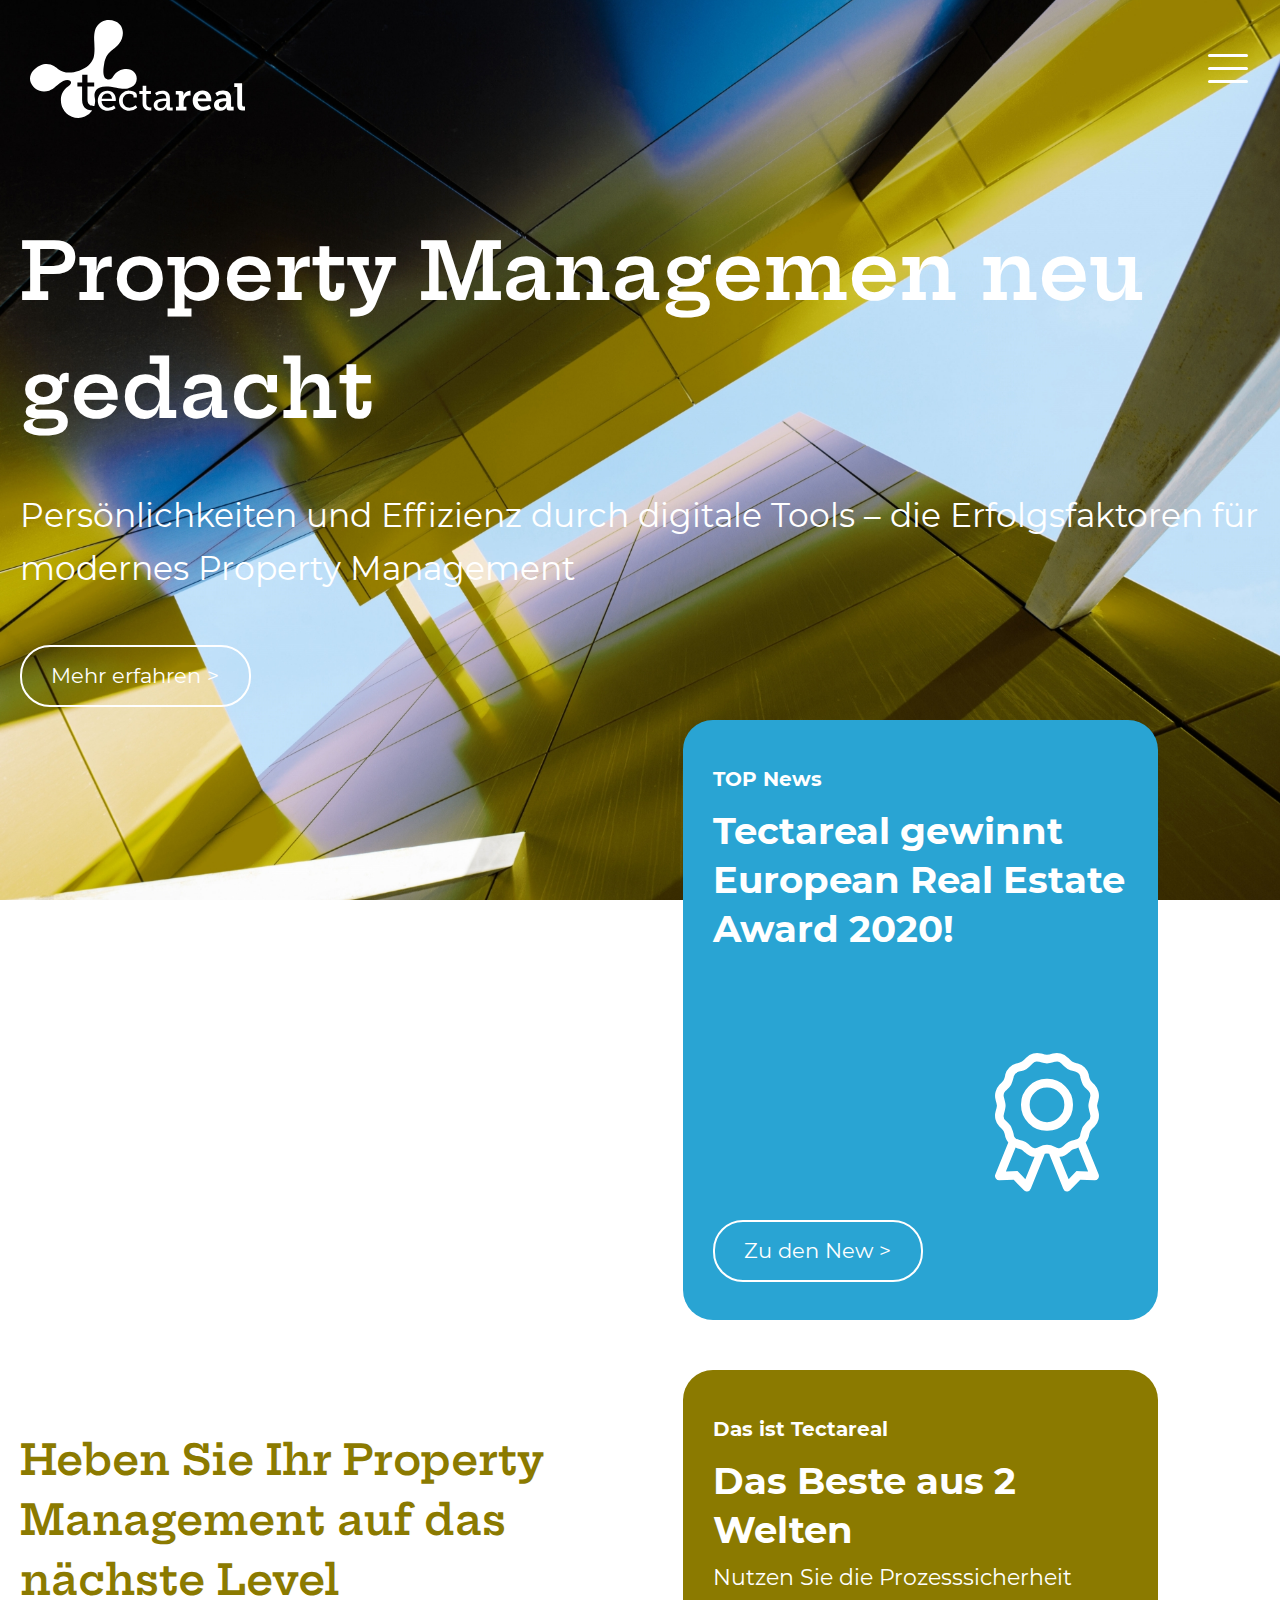
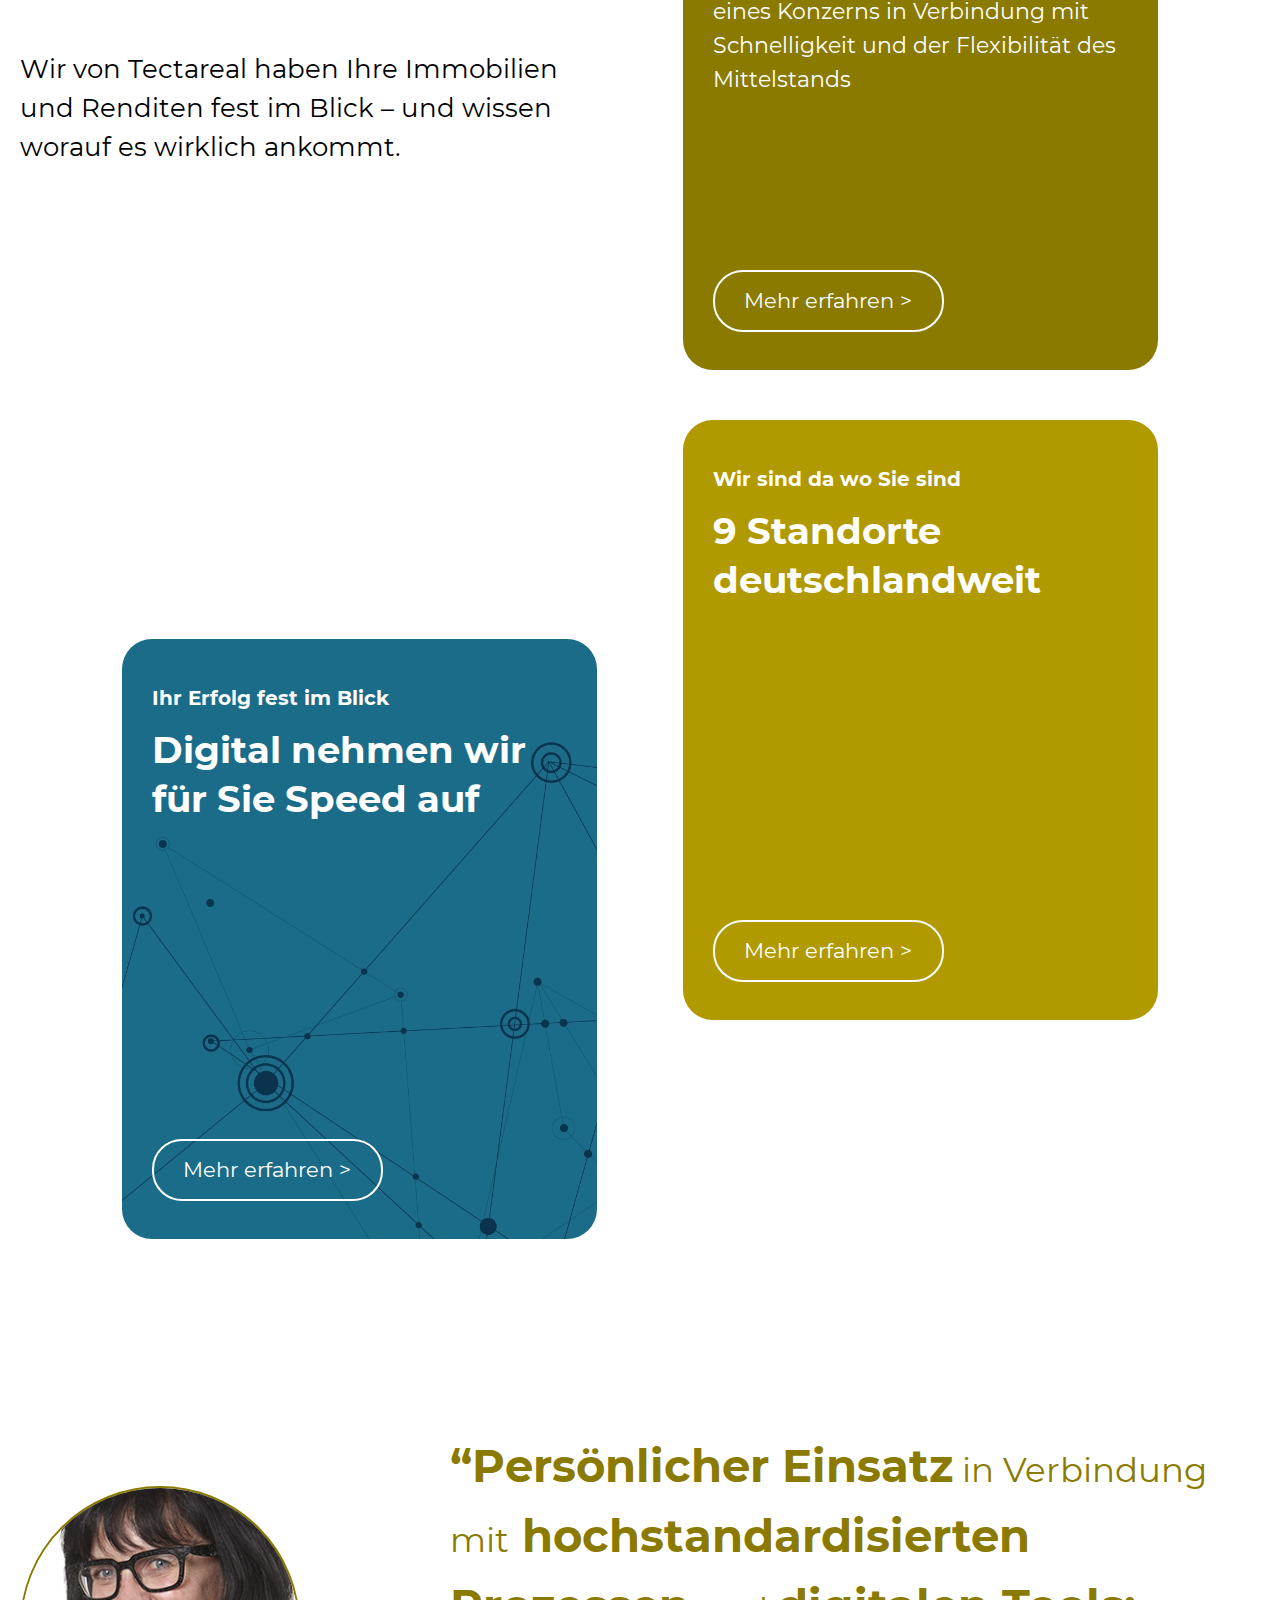
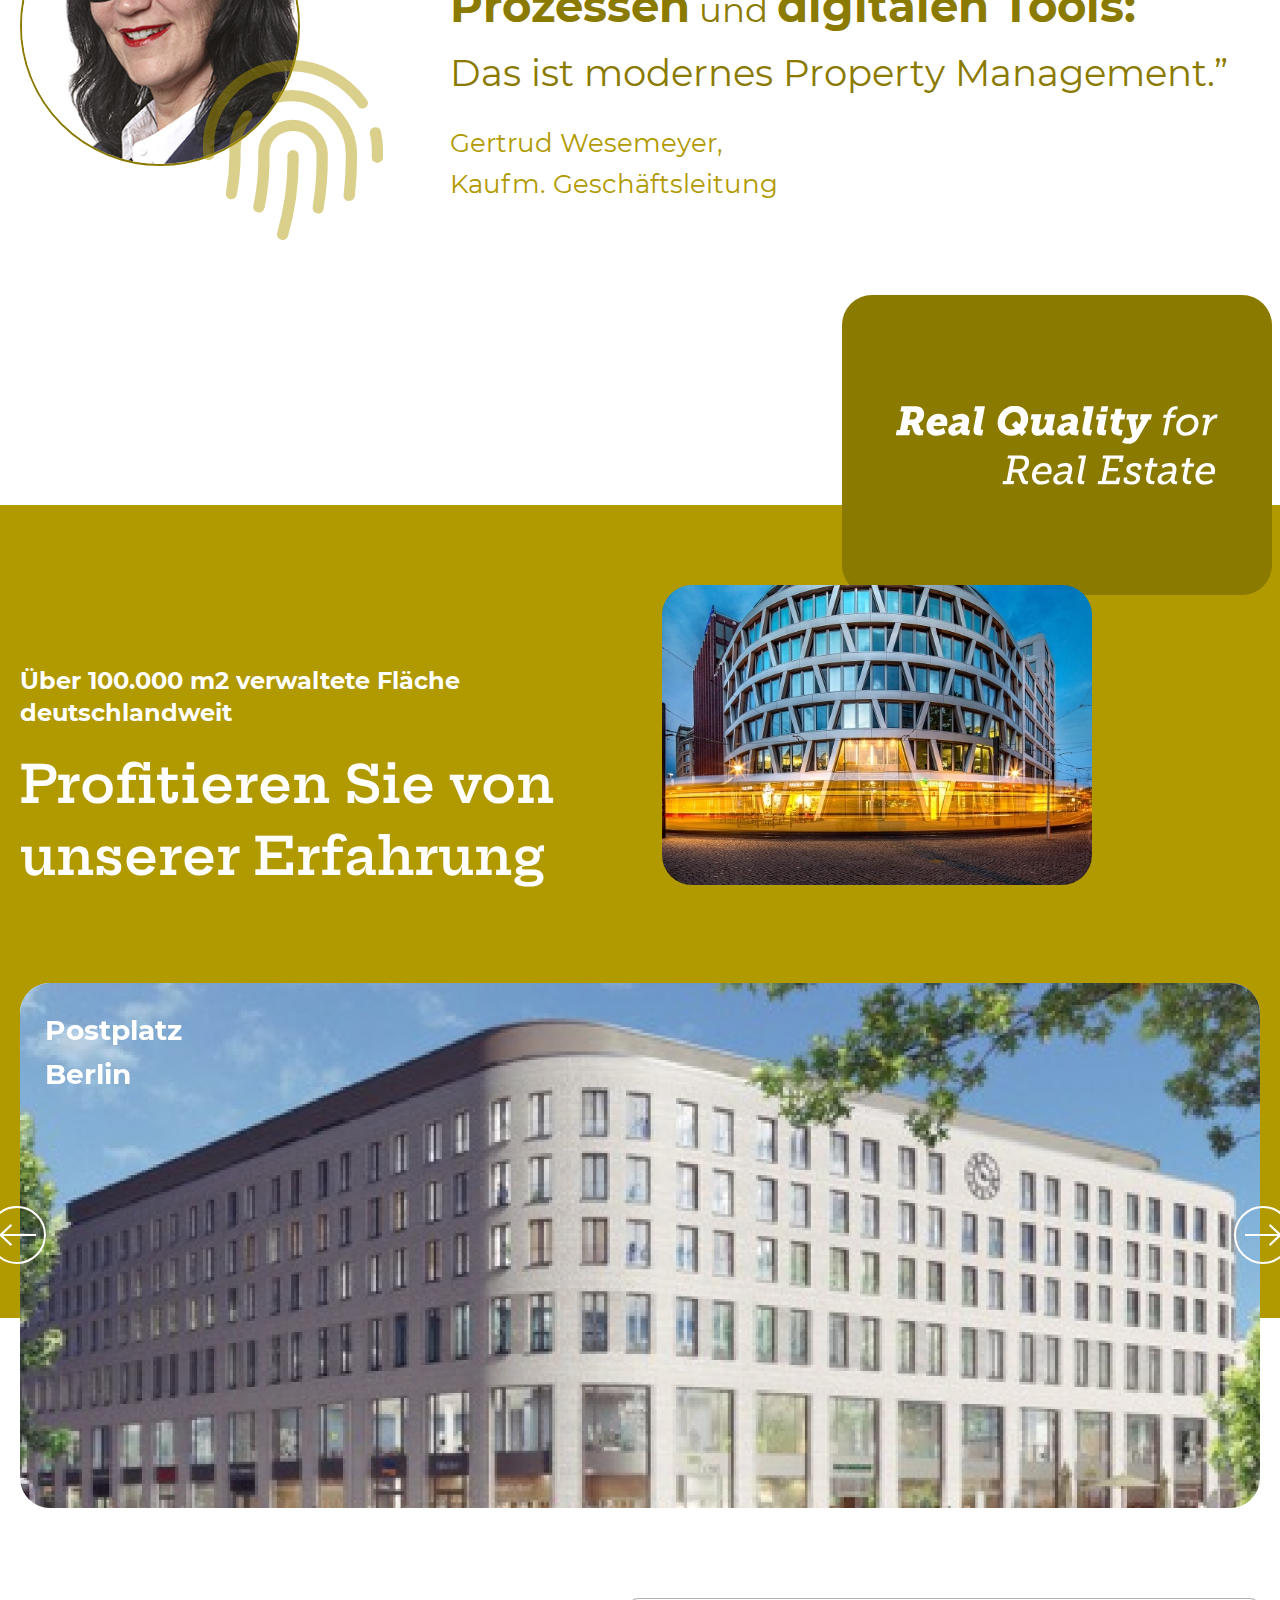
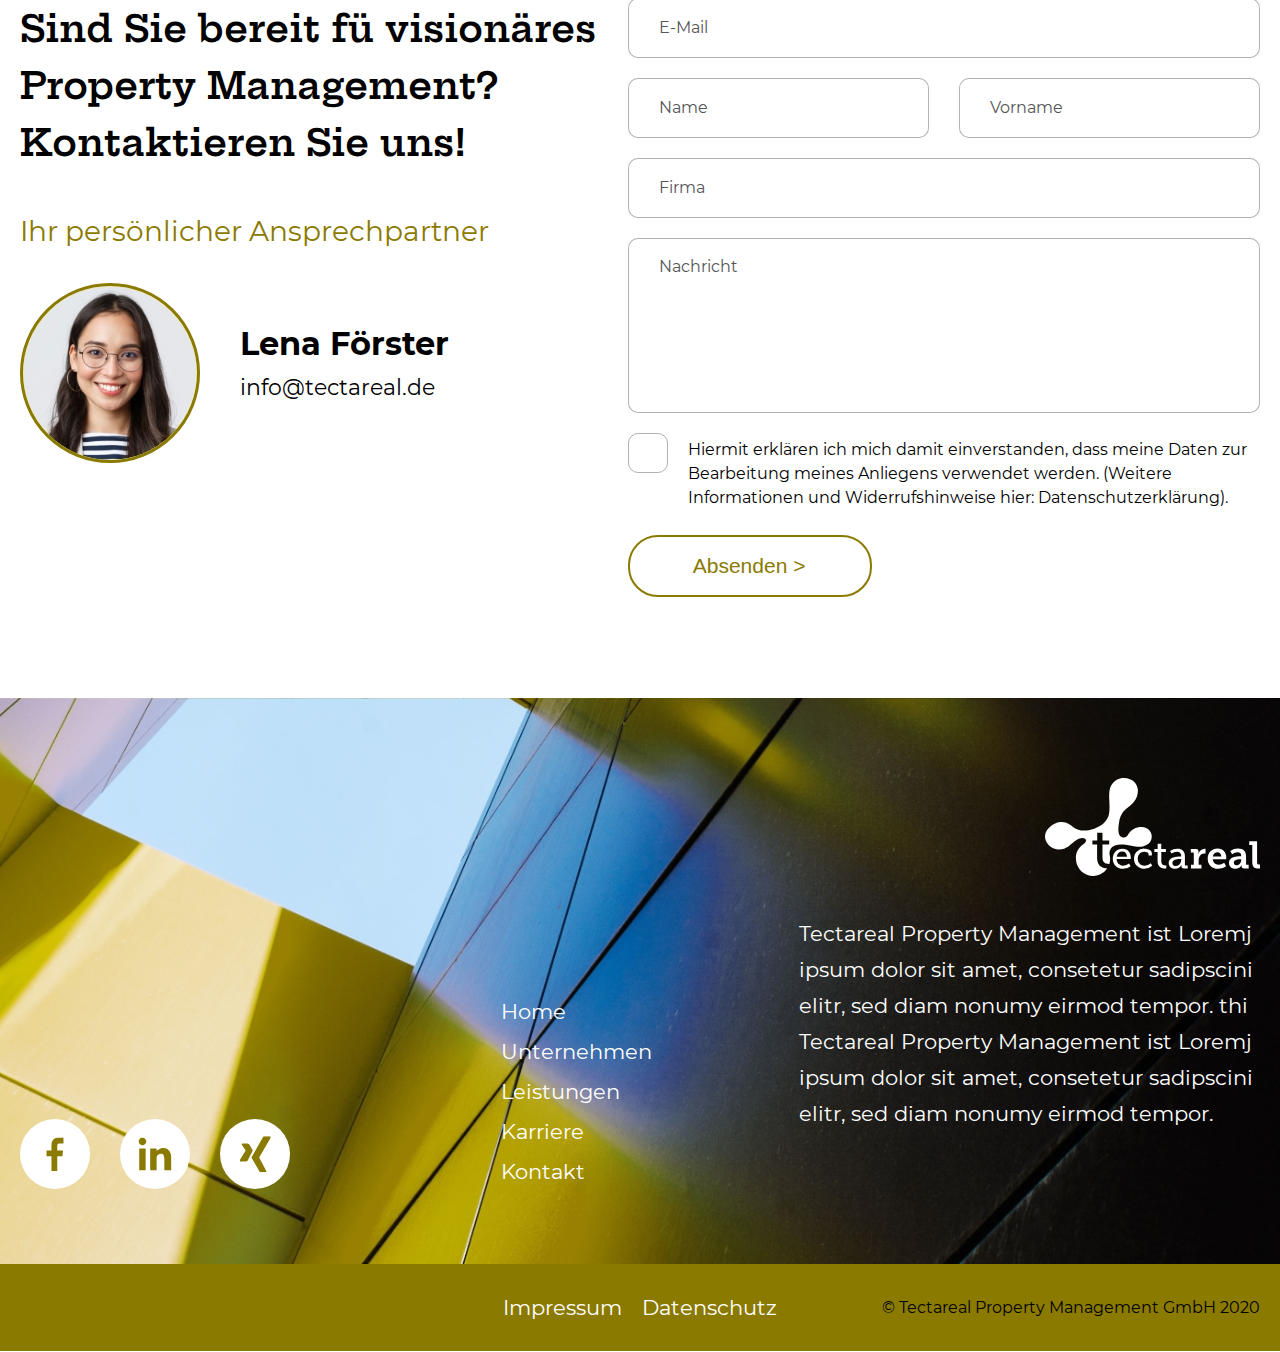
==== commit cfa40eb7: "Tectarial" ====
--- a/index.html
+++ b/index.html
@@ -10,7 +10,6 @@
 	<link rel="stylesheet" type="text/css" href="style.css">
 	<link rel="icon" type="image/png" href="favicon/favicon.ico" sizes="16x16">	
 	<title>Tectareal</title>
-	<script>document.write('<script src="http://' + (location.host || 'localhost').split(':')[0] + ':35729/livereload.js?snipver=1"></' + 'script>')</script>
 </head>
 
 <body>
--- a/style.css
+++ b/style.css
@@ -204,7 +204,7 @@
 
 h1 {
     font-family: "Hepta Slab", Arial, Verdana, sans-serif;
-    font-size: 85px;
+    font-size: 79px;
     line-height: 118px;
     font-weight: 600;
     color: #fff;
@@ -231,6 +231,14 @@
     font-size: 28px;
     line-height: 44px;
     font-weight: bold;
+    color: #8B7A00;
+}
+
+h5 {
+    font-family: "Hepta Slab", Arial, Verdana, sans-serif;
+    font-size: 20px;
+    line-height: 28px;
+    font-weight: 600;
     color: #8B7A00;
 }
 
@@ -472,7 +480,8 @@
     display: -webkit-flex;
     width: 100%;
     /*padding: 20px 25px;*/
-    padding: 20px 30px;
+    /*padding: 20px 30px;*/
+    padding: 20px 30px 30px 30px;
     position: absolute;
     top: 0;
     left: 0;
@@ -652,7 +661,7 @@
 
 .header_templ .right .respmenubtn {
     position: absolute;
-    top: 0;
+    top: 10px;
     right: 0;
 }
 
@@ -821,6 +830,18 @@
     left: 0;
     z-index: 4;
 }
+
+/*-- Inner Header --*/
+
+.header_site_inner {
+    background-image: url(img/header_inner_bg.jpg);
+    background-size: cover;
+    background-position: center;
+    background-repeat: no-repeat;
+    position: relative;
+}
+
+/*-- /Inner Header --*/
 
 /*-------------------------------------------*/
 /* ----- CONTENT ------ */
@@ -963,23 +984,23 @@
     line-height: 30px;
     text-align: center;
     color: #fff;
-    -webkit-transition-property: background, color;
+    -webkit-transition-property: background, border;
     -webkit-transition-duration: .3s;
     -webkit-transition-timing-function: ease;
 
-    -moz-transition-property: background, color;
+    -moz-transition-property: background, border;
     -moz-transition-duration: .3s;
     -moz-transition-timing-function: ease;
 
-    -ms-transition-property: background, color;
+    -ms-transition-property: background, border;
     -ms-transition-duration: .3s;
     -ms-transition-timing-function: ease;
 
-    -o-transition-property: background, color;
+    -o-transition-property: background, border;
     -o-transition-duration: .3s;
     -o-transition-timing-function: ease;
 
-    transition-property: background, color;
+    transition-property: background, border;
     transition-duration: .3s;
     transition-timing-function: ease;
 }
@@ -987,18 +1008,18 @@
 .transparent_pill:link,
 .transparent_pill:visited {
     background: transparent;
-    color: #fff;
+    border: 2px solid #fff;
 }
 
 .transparent_pill:active,
 .transparent_pill.active {
-    background: #fff;
-    color: #29A4D3;
+    background: #000;
+    border: 2px solid #000;
 }
 
 .transparent_pill:hover {
-    background: #fff;
-    color: #29A4D3;
+    background: #000;
+    border: 2px solid #000;
 }
 
 .promo_descript .transparent_pill {
@@ -1170,6 +1191,7 @@
 .olive_pill {
     display: inline-block;
     vertical-align: top;
+    cursor: pointer;
     -webkit-border-radius: 39px;
     -moz-border-radius: 39px;
     border-radius: 39px;
@@ -1521,7 +1543,8 @@
 
 .contacts_article .left {
     width: 49%;
-    padding: 42px 0;
+    /*padding: 42px 0;*/
+    padding: 22px 0;
 }
 
 .contacts_article .right {
@@ -2510,6 +2533,7 @@
 }
 
 .slider_nav_3 {
+    width: 100%;
     padding: 20px 0;
     position: relative;
 }
@@ -2567,7 +2591,7 @@
 }
 
 .slide_3 {
-    padding: 30px 0 0 0;
+    padding: 30px 0 20px 0;
 }
 
 .slide_3_header {
@@ -2581,6 +2605,7 @@
 
 .slide_3_header h4 {
     padding: 10px 0;
+    font-size: 24px;
     color: #000;
 }
 
@@ -2590,6 +2615,7 @@
 
 .slide_3_content h4 {
     padding: 40px 0 10px 0;
+    font-size: 24px;
     color: #000;
 }
 
@@ -2799,17 +2825,1049 @@
 
 /*-- /Section 7 - Unhernehmen Page --*/
 
-
-
-
-
-
-
-
-
-
-
-
+/*-- Section 1 - Impressum --*/
+
+.article {
+    padding: 80px 0 100px 0;
+}
+
+.article h4 {
+    font-size: 24px;
+    line-height: 38px;
+    color: #000;
+}
+
+.article h1 {
+    font-size: 61px;
+    line-height: 78px;
+    color: #8B7A00;
+}
+
+.article h2 {
+    font-size: 31px;
+    line-height: 40px;
+    color: #000;
+}
+
+.article h3 {
+    color: #000;
+    font-size: 22px;
+}
+
+.article p {
+
+}
+
+/*-- /Section 1 - Impressum --*/
+
+/*-- Section 1 - Leistungen Page --*/
+
+.promo_sect_3 {
+    min-height: auto;
+    background-image: url(img/promo_bg_3.jpg);
+    background-size: cover;
+    background-position: center;
+    background-repeat: no-repeat;
+}
+
+.promo_sect_3 .bg_image:before {
+    background-image: url(img/promo_bg_3.jpg);
+}
+
+.thumbnails_2 {
+    display: flex;
+    display: -webkit-flex;
+    flex-wrap: wrap;
+    -webkit-flex-wrap: wrap;
+    margin: 0 -10px;
+}
+
+.thumb_2 {
+    width: calc(25% - 20px);
+    margin: 10px;
+    background-color: #8B7A00;
+    border-radius: 30px;
+    -webkit-border-radius: 30px;
+    text-align: center;
+    padding: 20px 30px 30px 30px;
+}
+
+.thumb_2:nth-child(2) {
+    background-color: #B19900;
+}
+
+.thumb_2:nth-child(3) {
+    background-color: #1A6C89;
+}
+
+.thumb_2:nth-child(4) {
+    background-color: #29A4D3;
+}
+
+.thumb_2 .icon_box {
+    height: 150px;
+    margin: 10px 0 10px 0;
+    position: relative;
+}
+
+.thumb_2 .icon_box img {
+    display: block;
+    width: auto;
+    height: auto;
+    max-width: 80%;
+    max-height: 80%;
+    position: absolute;
+    top: 50%;
+    left: 50%;
+    transform: translate(-50%, -50%);
+    -webkit-transform: translate(-50%, -50%);
+}
+
+.thumb_2_descript {
+    min-height: 155px;
+}
+
+.thumb_2_descript p {
+    font-size: 26px;
+    font-weight: bold;
+    color: #fff;
+}
+
+.thumb_2_footer {
+    text-align: center;
+}
+
+.transparent_pill {
+
+}
+
+/*-- /Section 1 - Leistungen Page --*/
+
+/*-- Section 3 - Leistungen Page --*/
+
+.sect_3_lp {
+    padding: 0;
+}
+
+.logos_nav_items_2 {
+    display: flex;
+    display: -webkit-flex;
+    flex-wrap: wrap;
+    -webkit-flex-wrap: wrap;
+    justify-content: space-between;
+    -webkit-justify-content: space-between;
+    margin-top: 75px;
+}
+
+.logos_nav_items_2 li {
+    display: flex;
+    display: -webkit-flex;
+    width: 16.66%;
+    padding: 0 1%;
+}
+
+.logo_box_2 {
+    display: block;
+    width: 100%;
+    position: relative;
+    padding: 0 10px 40px 10px;
+    text-align: center;
+}
+
+.logo_box_2 .icon_box {
+    width: 110px;
+    height: 110px;
+    margin: 20px auto;
+    border: 2px solid #8B7A00;
+    -webkit-border-radius: 50%;
+    border-radius: 50%;
+    position: relative;
+    background-color: transparent;
+    -webkit-transition-property: background;
+    -webkit-transition-duration: .3s;
+    -webkit-transition-timing-function: ease;
+
+    -moz-transition-property: background;
+    -moz-transition-duration: .3s;
+    -moz-transition-timing-function: ease;
+
+    -ms-transition-property: background;
+    -ms-transition-duration: .3s;
+    -ms-transition-timing-function: ease;
+
+    -o-transition-property: background;
+    -o-transition-duration: .3s;
+    -o-transition-timing-function: ease;
+
+    transition-property: background;
+    transition-duration: .3s;
+    transition-timing-function: ease;
+}
+
+.logo_box_2:hover .icon_box {
+    background-color: #8B7A00;
+}
+
+.logo_box_2:active .icon_box,
+.logo_box_2.active .icon_box {
+    background-color: #8B7A00;
+}
+
+.logo_box_2 .icon_box img {
+    display: block;
+    width: auto;
+    height: auto;
+    max-width: 70%;
+    max-height: 70%;
+    position: absolute;
+    top: 50%;
+    left: 50%;
+    -webkit-transform: translate(-50%, -50%);
+    transform: translate(-50%, -50%);
+}
+
+.logo_box_2 .icon_box .visible_icon {
+
+}
+
+.logo_box_2 .icon_box .hover_icon {
+
+}
+
+.logo_box_2 p {
+    font-size: 18px;
+    line-height: 24px;
+    font-weight: 600;
+    color: #8B7A00;
+}
+
+.slider_5_wrapp {
+    padding: 20px 0;
+    background-color: #E3E4E4;
+}
+
+.slider_nav_5_wrapp {
+    padding-bottom: 50px;
+}
+
+.slider_nav_5 {
+    width: 100%;
+}
+
+.slider_5_controls {
+    z-index: -1;
+    height: 0;
+    overflow: hidden;
+}
+
+.slider_nav.dark a {
+    color: #000;
+}
+
+.slider_nav.dark li a:before {
+    background-color: #000 !important;
+}
+
+.slider_nav li:after {
+    background: #000 !important;
+}
+
+.slide_3 .slide_shape {
+    position: absolute;
+    top: 20px;
+    right: 0;
+}
+
+.slide_3 .slide_shape_e {
+    top: 30%;
+}
+
+.slide_3 .slide_shape_2 {
+    top: -118px;
+}
+
+.slide_content {
+    position: relative;
+    z-index: 2;
+}
+
+.slide_3_content {
+
+}
+
+.slide_3_content p {
+    font-size: 21px;
+    line-height: 35px;
+}
+
+.slide_3_content ul {
+
+}
+
+.slide_3_content ul li {
+    position: relative;
+    padding-left: 25px;
+    font-size: 21px;
+    line-height: 35px;
+}
+
+.slide_3_content ul li:before {
+    content: "";
+    width: 8px;
+    height: 8px;
+    border-radius: 50%;
+    -webkit-border-radius: 50%;
+    background-color: #000;
+    position: absolute;
+    top: 14px;
+    left: 0;
+}
+
+.slide_3_content iframe {
+    width: 100%;
+    height: 530px;
+    border: none;
+    margin: 10px 0 30px 0;
+}
+
+/*-- /Section 3 - Leistungen Page --*/
+
+/*-- Section 4 - Leistungen Page --*/
+
+.article_2_wrapp {
+    background-color: #8B7A00;
+    padding: 90px 0 90px 0; 
+}
+
+.article_2 {
+    position: relative;
+    padding-left: 120px;
+}
+
+.article_2:before {
+    content: "";
+    width: 270px;
+    height: 270px;
+    background-image: url(img/article_2_shape.svg);
+    background-position: center;
+    background-repeat: no-repeat;
+    background-size: contain;
+    position: absolute;
+    top: -32px;
+    left: -68px;
+    transform: rotate(12deg);
+    -webkit-transform: rotate(12deg);
+}
+
+.article_2 .inner {
+    position: relative;
+    z-index: 2;
+}
+
+.article_2 * {
+    color: #FFF;
+}
+
+.article_2 h2 {
+    padding: 10px 0 20px 0;
+}
+
+.article_2 p {
+    font-size: 21px;
+    line-height: 35px;
+}
+
+.article_2 ul {
+    padding: 25px 0;
+}
+
+.article_2 ul li {
+    position: relative;
+    padding-left: 25px;
+    font-size: 21px;
+    line-height: 35px;
+}
+
+.article_2 ul li:before {
+    content: "";
+    width: 8px;
+    height: 8px;
+    border-radius: 50%;
+    -webkit-border-radius: 50%;
+    background-color: #fff;
+    position: absolute;
+    top: 14px;
+    left: 0;
+}
+
+.article_2 .transparent_pill {
+    margin-top: 40px;
+}
+
+/*-- /Section 4 - Leistungen Page --*/
+
+/*-- Section 5 - Leistungen Page --*/
+
+.article_3_wrapp {
+    padding: 130px 0 110px 0;
+}
+
+.grey_bg {
+    background-color: #E3E4E4;
+}
+
+.article_3 {
+    padding-left: 270px;
+    position: relative;
+}
+
+.article_3:before {
+    content: "";
+    width: 230px;
+    height: 230px;
+    background-image: url(img/article_3_shape.svg);
+    background-position: center;
+    background-repeat: no-repeat;
+    background-size: contain;
+    position: absolute;
+    top: 2px;
+    left: 0;
+}
+
+.article_3_header {
+    padding-bottom: 30px;
+}
+
+.article_3_header p {
+    font-weight: 600;
+}
+
+.article_3_header h2 {
+
+}
+
+.article_3_content {
+    padding: 20px 0 20px 0;
+}
+
+.article_3_content p {
+
+}
+
+.article_3_content .olive_pill_2 {
+    margin: 50px 0 10px 0;
+}
+
+.article_3_2:before {
+    content: "";
+    width: 230px;
+    height: 230px;
+    background-image: url(img/article_3_2_shape.svg);
+    background-position: center;
+    background-repeat: no-repeat;
+    background-size: contain;
+    position: absolute;
+    top: 3px;
+    left: 0;
+}
+
+/*-- /Section 5 - Leistungen Page --*/
+
+/*-- Section 1 - Karriere Page --*/
+
+.promo_sect_4 {
+
+}
+
+.promo_sect_4 .bg_image:before {
+    background-image: url(img/promo_bg_4.jpg);
+}
+
+/*-- /Section 1 - Karriere Page --*/
+
+/*-- Section 2 - Karriere Page --*/
+
+.sect_2_kp {
+    padding: 50px 0 50px 0;
+}
+
+.article_5 {
+    display: flex;
+    display: -webkit-flex;
+    flex-wrap: wrap;
+    -webkit-flex-wrap: wrap;
+    padding: 40px 0 40px 0;
+}
+
+.article_5 .left {
+    width: 400px;
+}
+
+.article_5 .right {
+    width: calc(100% - 400px);
+}
+
+.article_5_img_wrapp {
+    width: 400px;
+    position: relative;
+    left: -102px;
+    margin-top: 160px;
+}
+
+.article_5_img_box {
+    width: 400px;
+    height: 400px;
+    position: relative;
+    overflow: hidden;
+    -webkit-border-radius: 30px;
+    border-radius: 30px;
+    z-index: 2;
+}
+
+.article_5_img_wrapp:before {
+    display: block;
+    content: "";
+    width: auto;
+    height: auto;
+    width: 355px;
+    height: 400px;
+    background-color: #B19900;
+    position: absolute;
+    top: -116px;
+    left: 100px;
+    -webkit-border-radius: 30px;
+    border-radius: 30px;
+}
+
+.article_5_img_wrapp:after {
+    display: block;
+    content: "";
+    width: auto;
+    height: auto;
+    width: 500px;
+    height: 290px;
+    background-color: #29A4D3;
+    position: absolute;
+    top: 137px;
+    right: -26px;
+    -webkit-border-radius: 30px;
+    border-radius: 30px;
+}
+
+.article_5_img_box img {
+    display: block;
+    width: auto;
+    height: auto;
+    min-width: 100%;
+    min-height: 100%;
+    position: absolute;
+    top: 50%;
+    left: 50%;
+    -webkit-transform: translate(-50%, -50%);
+    -moz-transform: translate(-50%, -50%);
+    transform: translate(-50%, -50%);
+}
+
+.article_header {
+
+}
+
+.article_header p {
+
+}
+
+.article_header h2 {
+
+}
+
+.article_5 p {
+
+}
+
+/*-- /Section 2 - Karriere Page --*/
+
+/*-- Section 3 - Karriere Page --*/
+
+.article_6 {
+    display: flex;
+    display: -webkit-flex;
+    flex-wrap: wrap;
+    -webkit-flex-wrap: wrap;
+    margin: 70px 0 70px 0;
+}
+
+.article_6 .left {
+    width: calc(100% - 500px);
+}
+
+.article_6 .right {
+    width: 500px; 
+}
+
+.article_3_content {
+
+}
+
+.article_3_content ul {
+    padding-top: 30px;
+}
+
+.article_3_content ul li {
+    padding-left: 30px;
+    position: relative;
+}
+
+.article_3_content ul li:before {
+    display: block;
+    content: "";
+    width: 10px;
+    height: 10px;
+    background-color: #8B7A00;
+    -webkit-border-radius: 50%;
+    border-radius: 50%;
+    position: absolute;
+    top: 13px;
+    left: 0;
+}
+
+/*.article_5_img_wrapp:after {
+    display: block;
+    content: "";
+    width: auto;
+    height: auto;
+    width: 500px;
+    height: 290px;
+    background-color: #29A4D3;
+    position: absolute;
+    top: 137px;
+    right: -26px;
+    -webkit-border-radius: 30px;
+    border-radius: 30px;
+}*/
+
+.article_6_img_wrapp {
+    width: 400px;
+    position: relative;    
+    left: 65px;
+    margin-top: 160px;
+}
+
+.article_6_img_wrapp:after {
+    width: 291px;
+    height: 183px;
+    background-color: #1A6C89;
+    top: 253px;
+    right: 160px;
+}
+
+/*-- /Section 3 - Karriere Page --*/
+
+/*-- Section 6 - Leistungen Page --*/
+
+.sect_6_kp {
+    padding: 100px 0 70px 0;
+}
+
+.filters {
+    display: flex;
+    display: -webkit-flex;
+    flex-wrap: wrap;
+    -webkit-flex-wrap: wrap;
+    margin: 60px -10px 30px -10px;
+}
+
+.filters > div {
+    width: 26.66%;
+    padding: 10px 10px;
+}
+
+.filters > div:last-child {
+    width: 20%;
+    text-align: right;
+}
+
+.dropdown_box_wrapp {
+    position: relative;
+}
+
+.dropdown_box_wrapp input {
+    
+}
+
+.dropdown_box_title {
+    display: block;
+    width: 100%;
+    height: 60px;
+    cursor: pointer;
+    -webkit-border-radius: 10px;
+    border-radius: 10px;
+    padding: 0 20px;
+    border: 1px solid rgba(0, 0, 0, .3);
+    font-weight: normal;
+    font-size: 16px;
+    line-height: 60px;
+    color: #000;
+}
+
+.dropdown_box_title p {
+    font-weight: normal;
+    font-size: 16px;
+    line-height: 60px;
+    color: #000;
+}
+
+.dropdown_box_title:after {
+    display: block;
+    content: "";
+    width: 30px;
+    height: 30px;
+    background-image: url(img/yellow_down_arrow.svg);
+    background-size: contain;
+    margin-top: -15px;
+    position: absolute;
+    top: 50%;
+    right: 15px;
+    -webkit-transition-property: transform;
+    -webkit-transition-duration: .3s;
+    -webkit-transition-timing-function: ease;
+
+    -moz-transition-property: transform;
+    -moz-transition-duration: .3s;
+    -moz-transition-timing-function: ease;
+
+    -ms-transition-property: transform;
+    -ms-transition-duration: .3s;
+    -ms-transition-timing-function: ease;
+
+    -o-transition-property: transform;
+    -o-transition-duration: .3s;
+    -o-transition-timing-function: ease;
+
+    transition-property: transform;
+    transition-duration: .3s;
+    transition-timing-function: ease;
+}
+
+.dropdown_box_title.active:after {
+    -webkit-transform: rotate(-180deg);
+    -moz-transform: rotate(-180deg);
+    transform: rotate(-180deg);
+}
+
+.dropdown_box {
+    display: none;
+    width: 100%;
+    background-color: #fff;
+    margin-top: 10px;
+    padding: 5px 10px;
+    position: absolute;
+    top: 100%;
+    left: 0;
+    -webkit-box-shadow: 0 2px 5px 0 rgba(0,0,0,.5);
+    -moz-box-shadow: 0 2px 5px 0 rgba(0,0,0,.5);
+    box-shadow: 0 2px 5px 0 rgba(0,0,0,.5);
+    z-index: 2;
+}
+
+.dropdown_box p {
+    cursor: pointer;
+    padding: 2px 0;
+    font-size: 16px;
+    line-height: 20px;
+    color: #a49f9f;    
+    -webkit-transition-property: color;
+    -webkit-transition-duration: .3s;
+    -webkit-transition-timing-function: ease;
+
+    -moz-transition-property: color;
+    -moz-transition-duration: .3s;
+    -moz-transition-timing-function: ease;
+
+    -ms-transition-property: color;
+    -ms-transition-duration: .3s;
+    -ms-transition-timing-function: ease;
+
+    -o-transition-property: color;
+    -o-transition-duration: .3s;
+    -o-transition-timing-function: ease;
+
+    transition-property: color;
+    transition-duration: .3s;
+    transition-timing-function: ease;
+}
+
+.dropdown_box p:link,
+.dropdown_box p.visited {
+    color: #a49f9f;
+}
+
+.dropdown_box p:active,
+.dropdown_box p.active {
+    color: #741b75;
+}
+
+.dropdown_box p:hover {
+    color: #741b75;
+}
+
+.search_btn_wrapp {
+    display: inline-block;
+    vertical-align: top;
+    text-align: center;
+}
+
+.search_btn_wrapp {
+
+}
+
+.search_btn_wrapp .olive_pill {
+    min-width: 185px;
+    margin-bottom: 10px;
+}
+
+.search_btn_wrapp a {
+    font-size: 15px;
+    line-height: 16px;
+    color: #8B7A00;
+}
+
+.thumbnails_3 {
+    display: flex;
+    display: -webkit-flex;
+    flex-wrap: wrap;
+    -webkit-flex-wrap: wrap;
+    margin: 0 -10px;
+}
+
+.thumb_3 {
+    width: calc(25% - 20px);
+    min-height: 400px;
+    margin: 50px 10px;
+    position: relative;
+    padding: 30px 30px 100px 30px;
+    background-color: #8B7A00;
+    border-radius: 30px;
+    -webkit-border-radius: 30px;
+    text-align: center;
+    background-image: url(img/card_bg.png);
+    background-position: center bottom;
+    background-size: contain;
+    background-repeat: no-repeat;
+}
+
+.thumb_3_header {
+    min-height: 75px;
+}
+
+.thumb_3_header p {
+    color: #fff;
+}
+
+.thumb_3_descript {
+    min-height: 160px;
+}
+
+.thumb_3_descript p {
+    font-size: 25px;
+    font-weight: bold;
+    color: #fff;
+}
+
+.thumb_3_footer {
+    width: 100%;
+    padding: 10px 30px 25px 30px;
+    position: absolute;
+    bottom: 0;
+    left: 0;
+}
+
+.thumb_3_footer .transparent_pill {
+    width: 100%;
+}
+
+/*-- /Section 6 - Leistungen Page --*/
+
+/*-- Section 7 - Leistungen Page --*/
+
+.testimonial_slider {
+    margin: 70px 0 70px 0;
+}
+
+.testimonial_slider .slide {
+
+}
+
+.testimonial_wrapp {
+    display: flex;
+    display: -webkit-flex;
+    flex-wrap: wrap;
+    -webkit-flex-wrap: wrap;
+}
+
+.testimonial_wrapp .left {
+    width: 350px;
+}
+
+.testimonial_wrapp .right {
+    width: calc(100% - 350px);
+    padding-top: 10px;
+}
+
+.testimonial_wrapp {
+
+}
+
+.testimonial_wrapp .photo_box {
+
+}
+
+.testimonial_wrapp .photo_box img {
+
+}
+
+.testimonial_wrapp p {
+    padding: 10px 0;
+}
+
+p.testimonial_author {
+    padding-top: 30px;
+    font-weight: bold;
+}
+
+.testimonial_slider .slick-arrow {
+    border-color: #000;
+}
+
+.testimonial_slider .slick-prev:before {
+    background-image: url(img/left_arrow_black.svg);
+}
+
+.testimonial_slider .slick-next:before {
+    background-image: url(img/right_arrow_black.svg);
+}
+
+.testimonial_slider .slick-dots li button {
+    border: 2px solid #000;
+}
+
+.testimonial_slider .slick-dots li.slick-active button {
+    background-color: #000;
+}
+
+.testimonial_slider .slick-dots {
+    text-align: left;
+    padding-left: 347px;
+    position: relative;
+    bottom: -51px;
+}
+
+/*-- /Section 7 - Leistungen Page --*/
+
+/*-- Section 8 - Leistungen Page --*/
+
+.tels_wrapp {
+    padding-top: 20px;
+}
+
+.tels_wrapp a {
+    border-bottom: 1px solid transparent;
+    -webkit-transition-property: border;
+    -webkit-transition-duration: .3s;
+    -webkit-transition-timing-function: ease;
+
+    -moz-transition-property: border;
+    -moz-transition-duration: .3s;
+    -moz-transition-timing-function: ease;
+
+    -ms-transition-property: border;
+    -ms-transition-duration: .3s;
+    -ms-transition-timing-function: ease;
+
+    -o-transition-property: border;
+    -o-transition-duration: .3s;
+    -o-transition-timing-function: ease;
+
+    transition-property: border;
+    transition-duration: .3s;
+    transition-timing-function: ease;
+}
+
+.tels_wrapp a:link,
+.tels_wrapp a.visited {
+    border-bottom: 1px solid transparent;
+}
+
+.tels_wrapp a:active,
+.tels_wrapp a.active {
+    border-bottom: 1px solid #000;
+}
+
+.tels_wrapp a:hover {
+    border-bottom: 1px solid #000;
+}
+
+.files_upload_wrapp {
+    padding: 10px 0 10px 0;
+}
+
+.files_upload_footer {
+    padding: 5px 0 20px 0;
+}
+
+.files_upload_footer p {
+    font-weight: normal;
+    font-size: 16px;
+    line-height: 24px;
+    color: #000;
+}
+
+.file_upload {
+    padding: 5px 0;
+    position: relative;
+}
+
+.file_upload input {
+    display: 0;
+    width: 0;
+    height: 0;
+    padding: 0;
+    opacity: 0;
+    z-index: -1;
+    position: absolute;
+    top: 0;
+    left: 0;
+}
+
+.file_upload label {
+    cursor: pointer;
+}
+
+.file_pill {
+    display: inline-block;
+    vertical-align: top;
+    min-width: 160px;
+    padding: 5px 10px 5px 10px;
+    border: 1px solid #EAE7E4;
+    border-radius: 3px;
+    -webkit-border-radius: 3px;
+    text-align: center;
+    font-family: Montserrat;
+    font-size: 14px;
+    line-height: 18px;
+    color: #000;
+}
+
+.file_text {
+    display: inline-block;
+    vertical-align: top;
+    padding: 6px 0 0 20px;
+    font-family: Montserrat;
+    font-size: 14px;
+    line-height: 18px;
+    color: #000;
+}
+
+/*-- /Section 8 - Leistungen Page --*/
 
 
 
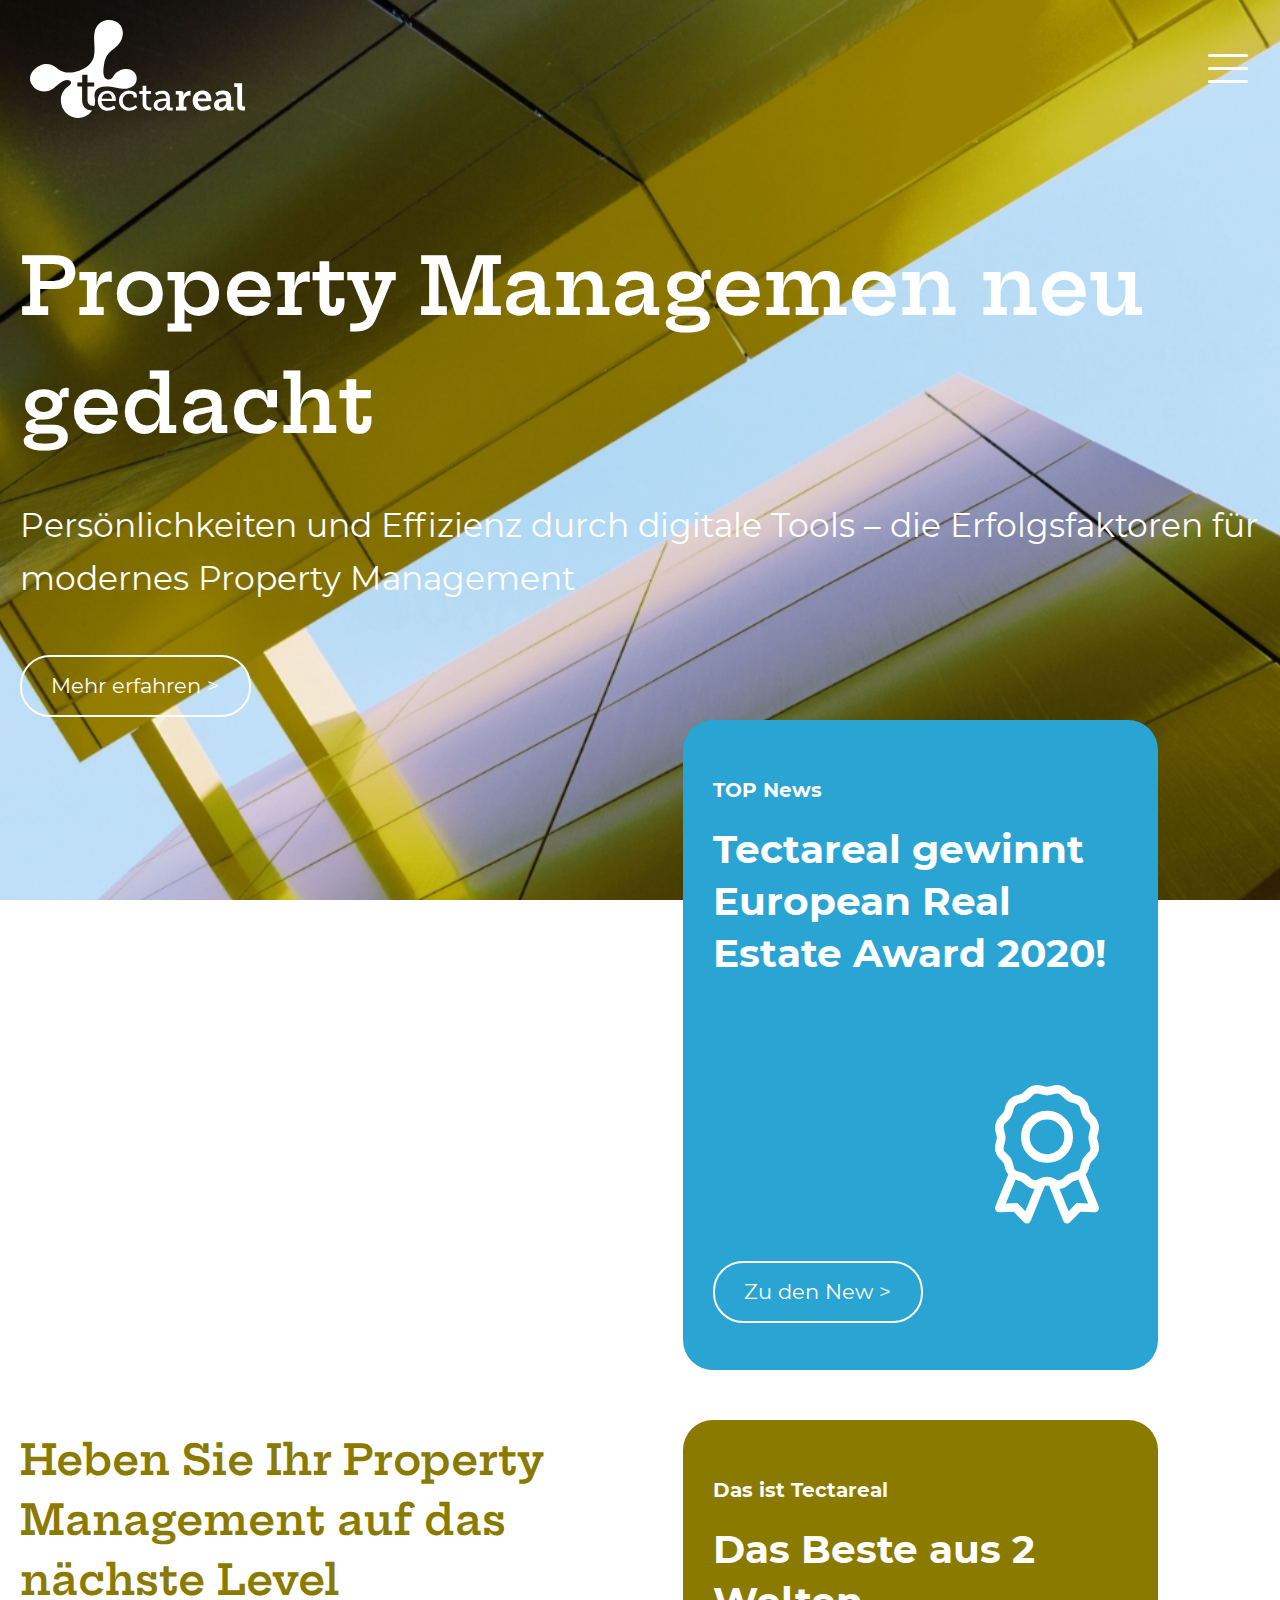
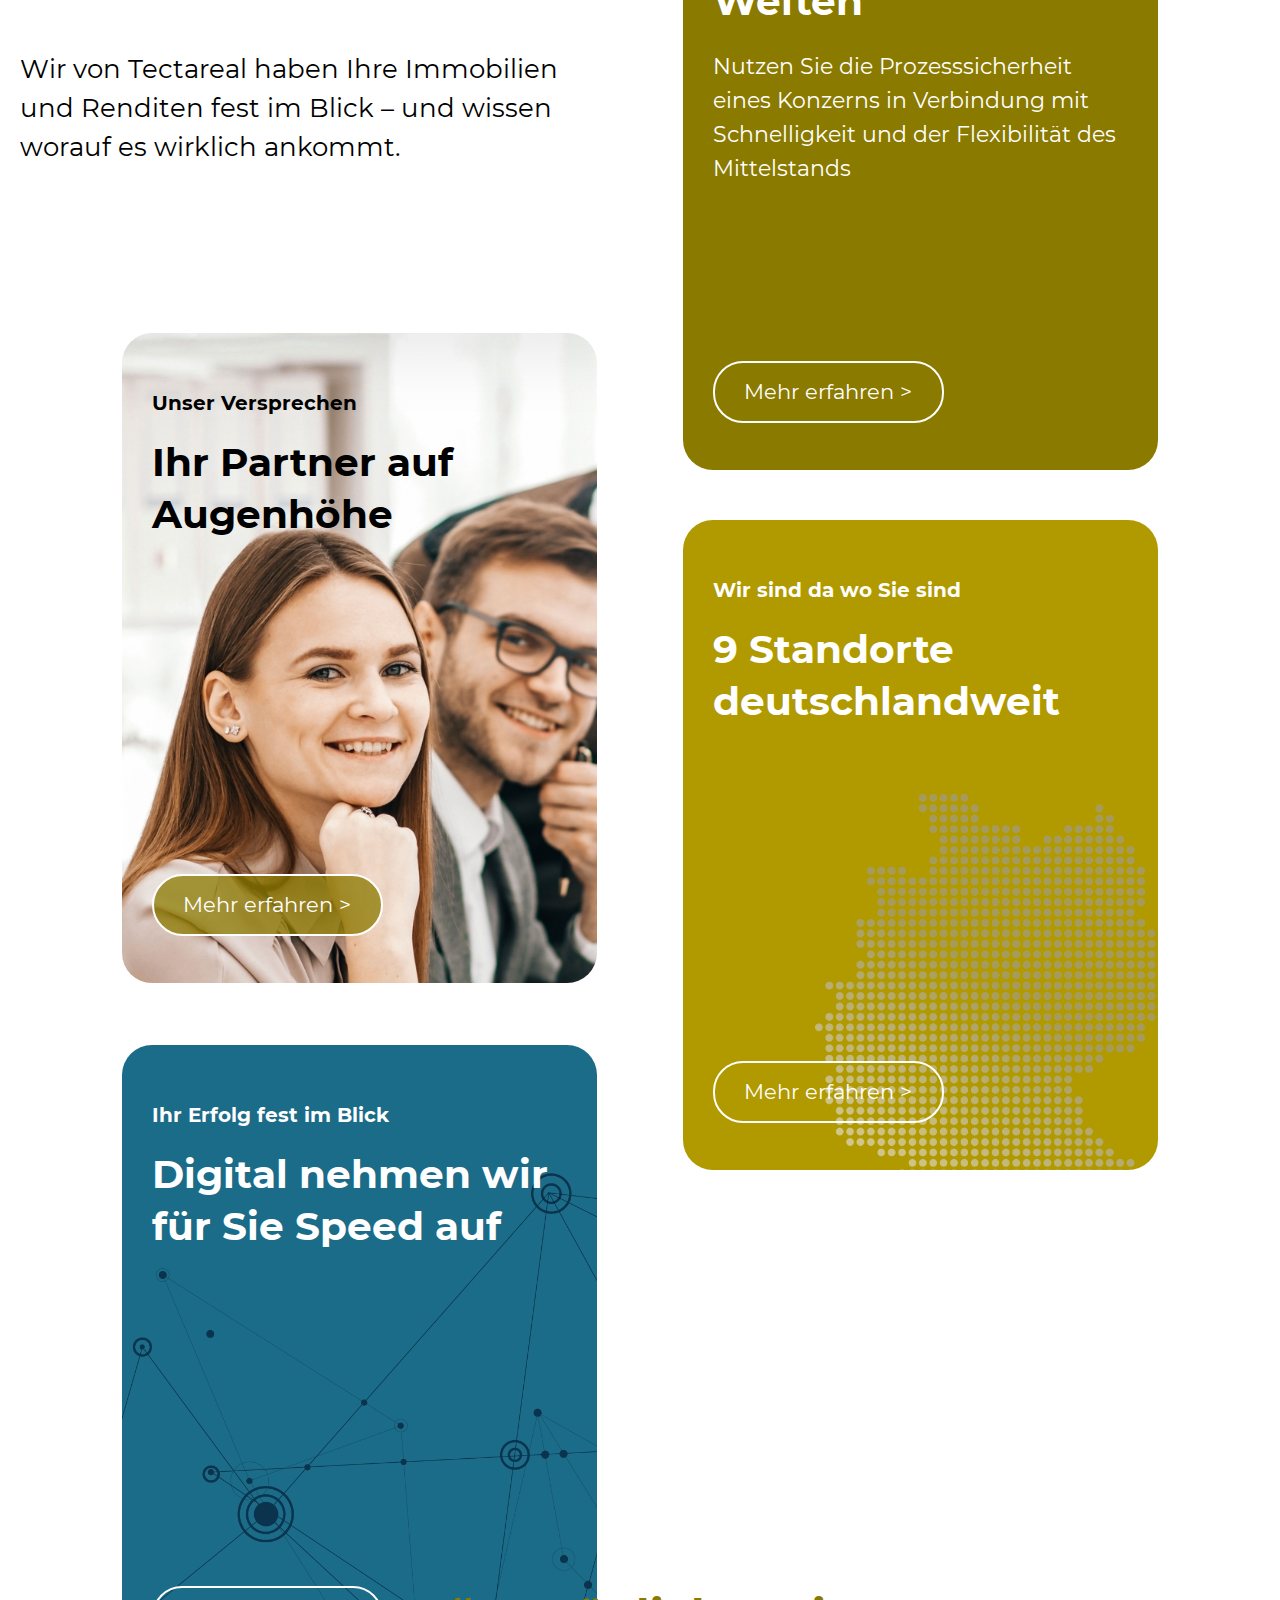
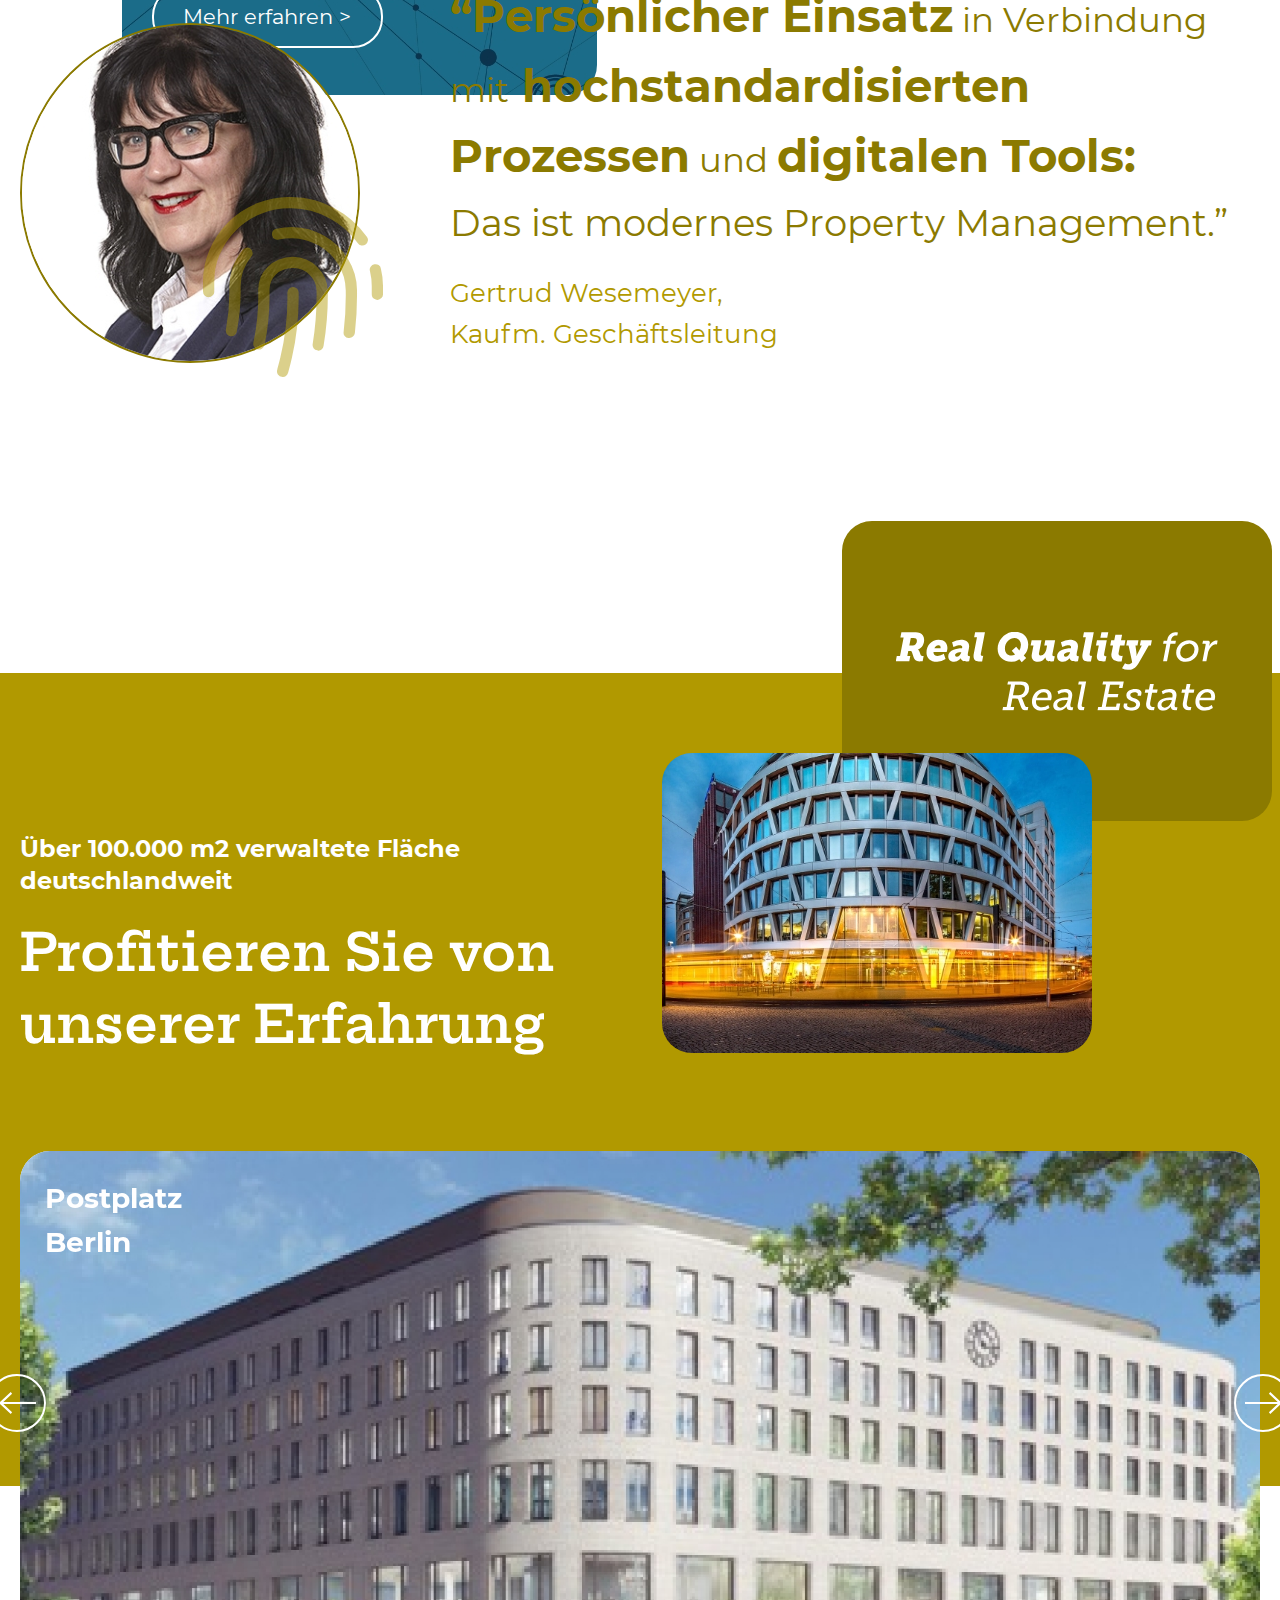
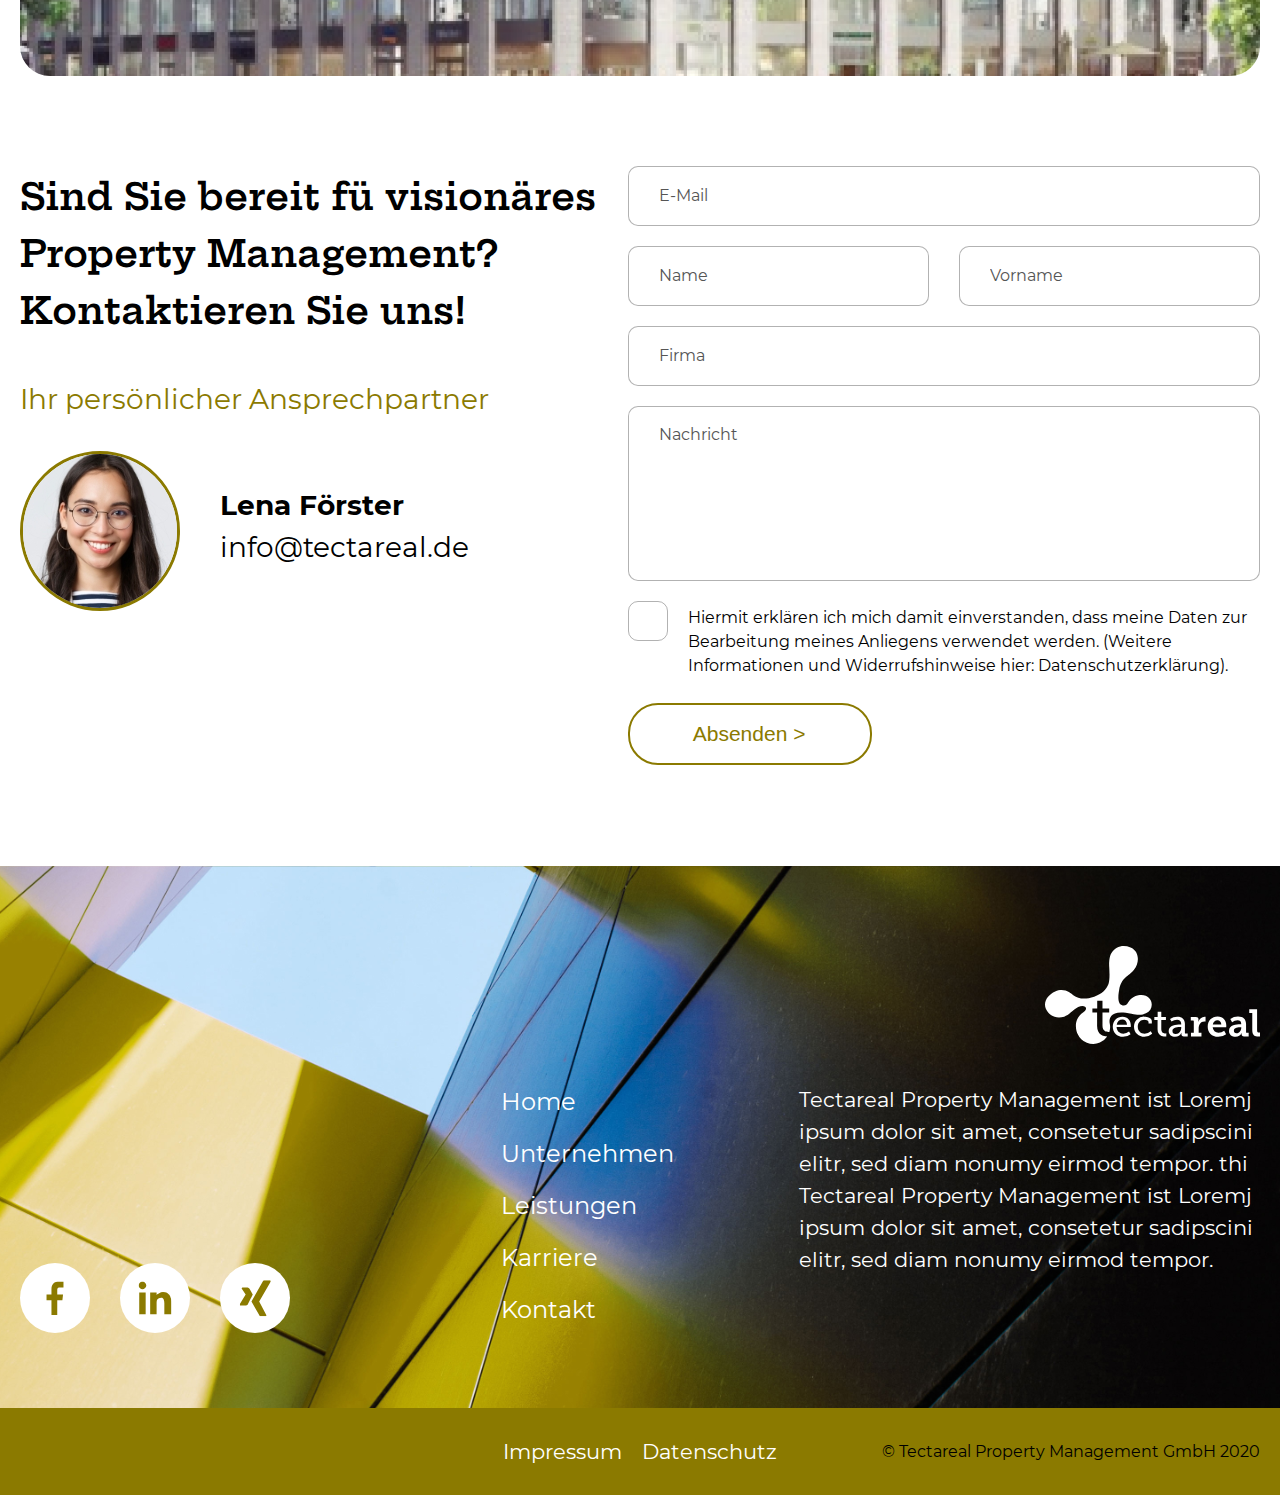
==== commit a37606be: "Tectarial" ====
--- a/index.html
+++ b/index.html
@@ -20,18 +20,20 @@
 		
 	<header>
 		<div class="header_site">
-			<div class="header_templ">
-				<div class="left">
-					<a href="#" class="logo">
-						<img src="img/logo.svg" alt="" />
-					</a>
-				</div>
-				<div class="right">
-					<button class="respmenubtn">
-						<span></span>
-						<span></span>
-						<span></span>
-					</button>
+			<div class="header_row">
+				<div class="header_templ">
+					<div class="left">
+						<a href="#" class="logo">
+							<img src="img/logo.svg" alt="" />
+						</a>
+					</div>
+					<div class="right">
+						<button class="respmenubtn">
+							<span></span>
+							<span></span>
+							<span></span>
+						</button>
+					</div>
 				</div>
 			</div>
 			<div class="main_nav_box" id="resp_nav">
@@ -143,7 +145,7 @@
 							</div>
 						</div>
 						<div class="card_thumb_wrapp">
-							<div class="card_thumb bg">
+							<div class="card_thumb card_thumb_bg">
 								<img class="card_img" src="img/card_image.jpg" alt="" />
 								<div class="card_thumb_content">
 									<h4>Unser Versprechen</h4>
@@ -220,7 +222,7 @@
 					<div class="left">
 						<div class="photo_box_wrapp">
 							<div class="photo_box">
-								<img src="img/wooman.png" alt="" />
+								<img src="img/wooman.jpg" alt="" />
 							</div>
 						</div>
 					</div>
--- a/style.css
+++ b/style.css
@@ -486,6 +486,12 @@
     top: 0;
     left: 0;
     z-index: 5;
+}
+
+.header_row {
+    width: 100%;
+    max-width: 1400px;
+    margin: 0 auto;
 }
 
 .header_site > .row {
@@ -695,11 +701,11 @@
 }
 
 .main_nav_box .header_templ .left {
-    width: 83%;
+    width: 77%;
 }
 
 .main_nav_box .header_templ .right {
-    width: 24%;
+    width: 23%;
     text-align: left;
     padding-left: 5px;
 }
@@ -722,7 +728,7 @@
     line-height: 30px;
     color: #fff;
     position: relative;
-    top: 9px;
+    top: 4px;
 }
 
 .switch_lang li:last-child:after {
@@ -841,6 +847,18 @@
     position: relative;
 }
 
+.header_site_inner_2 {
+    background-image: url(img/header_inner_bg_2.jpg);
+}
+
+.header_site_inner_3 {
+    background-image: url(img/header_inner_bg_3.jpg);
+}
+
+.header_site_inner_4 {
+    background-image: url(img/header_inner_bg_4.jpg);
+}
+
 /*-- /Inner Header --*/
 
 /*-------------------------------------------*/
@@ -855,7 +873,8 @@
     -webkit-align-items: center;
     align-items: center;
     min-height: 100vh;
-    padding: 130px 0 100px 0;
+    /*padding: 130px 0 100px 0;*/
+    padding: 160px 0 100px 0;
     position: relative;
 }
 
@@ -883,10 +902,37 @@
     background-image: url(img/promo_bg.jpg);
     background-size: cover;
     background-position: center;
-    -webkit-animation: bg_image 30s infinite ease;
-    -moz-animation: bg_image 30s infinite ease;
-    -o-animation: bg_image 30s infinite ease;
-    animation: bg_image 30s infinite ease;
+/*    -webkit-animation: bg_image 10s linear;
+    -moz-animation: bg_image 10s linear;
+    -o-animation: bg_image 10s linear;
+    animation: bg_image 10s linear;*/
+    -webkit-transition-property: transform;
+    -webkit-transition-duration: 50s;
+    -webkit-transition-timing-function: ease;
+
+    -moz-transition-property: transform;
+    -moz-transition-duration: 50s;
+    -moz-transition-timing-function: ease;
+
+    -ms-transition-property: transform;
+    -ms-transition-duration: 50s;
+    -ms-transition-timing-function: ease;
+
+    -o-transition-property: transform;
+    -o-transition-duration: 50s;
+    -o-transition-timing-function: ease;
+
+    transition-property: transform;
+    transition-duration: 50s;
+    transition-timing-function: ease;
+
+    transform: scale(1);
+    -webkit-transform: scale(1);
+}
+
+.promo_sect .bg_image.active:before {
+    transform: scale(2);
+    -webkit-transform: scale(2);
 }
 
 @keyframes bg_image {
@@ -894,13 +940,9 @@
         transform: scale(1);
         -webkit-transform: scale(1);
     }
-    50% {
-        transform: scale(1);
+    100% {
+        transform: scale(2);
         -webkit-transform: scale(2);
-    }
-    100% {
-        transform: scale(1);
-        -webkit-transform: scale(1);
     }
 }
 
@@ -909,13 +951,9 @@
         transform: scale(1);
         -webkit-transform: scale(1);
     }
-    50% {
-        transform: scale(1);
+    100% {
+        transform: scale(2);
         -webkit-transform: scale(2);
-    }
-    100% {
-        transform: scale(1);
-        -webkit-transform: scale(1);
     }
 }
 
@@ -924,13 +962,9 @@
         transform: scale(1);
         -webkit-transform: scale(1);
     }
-    50% {
-        transform: scale(1);
+    100% {
+        transform: scale(2);
         -webkit-transform: scale(2);
-    }
-    100% {
-        transform: scale(1);
-        -webkit-transform: scale(1);
     }
 }
 
@@ -939,14 +973,10 @@
         transform: scale(1);
         -webkit-transform: scale(1);
     }
-    50% {
-        transform: scale(1);
+    100% {
+        transform: scale(2);
         -webkit-transform: scale(2);
     }
-    100% {
-        transform: scale(1);
-        -webkit-transform: scale(1);
-    }
 }
 
 .promo_sect .row {
@@ -959,7 +989,7 @@
 }
 
 .promo_descript h1 {
-    padding: 20px 0;
+    padding: 15px 0;
     color: #fff;
 }
 
@@ -1115,10 +1145,11 @@
 }
 
 .card_thumb {
-    min-height: 600px;
+    /*min-height: 600px;*/
+    min-height: 650px;
     max-width: 475px;
     /*margin: 50px 0;*/
-    padding: 40px 30px 105px 30px;
+    padding: 51px 30px 105px 30px;
     -webkit-border-radius: 30px;
     -moz-border-radius: 30px;
     border-radius: 30px;
@@ -1154,34 +1185,36 @@
 }
 
 .card_thumb_content h3 {
-    padding: 7px 0;
+    /*padding: 7px 0;*/
+    padding: 13px 0;
     font-weight: bold;
-    font-size: 37px;
-    line-height: 49px;
+    font-size: 39px;
+    line-height: 52px;
     color: #fff;
 }
 
 .card_thumb_content p {
+    padding: 10px 0;
     font-size: 22px;
     line-height: 34px;
     color: #fff;
 }
 
-.card_thumb.bg .card_thumb_content h4 {
+.card_thumb_bg .card_thumb_content h4 {
     color: #000;
 }
 
-.card_thumb.bg .card_thumb_content h3 {
+.card_thumb_bg .card_thumb_content h3 {
     color: #000;
 }
 
-.card_thumb.bg .card_thumb_content p {
+.card_thumb_bg .card_thumb_content p {
     color: #000;
 }
 
 .card_thumb_footer {
     width: 100%;
-    height: 110px;
+    height: 119px;
     position: absolute;
     bottom: 0;
     left: 0;
@@ -1227,18 +1260,18 @@
 .olive_pill:link,
 .olive_pill:visited {
     background: rgba(139, 122, 0, .75);
-    color: #fff;
+    /*color: #fff;*/
 }
 
 .olive_pill:active,
 .olive_pill.active {
-    background: #fff;
-    color: #29A4D3;
+    background: #000;
+    /*color: #29A4D3;*/
 }
 
 .olive_pill:hover {
-    background: #fff;
-    color: #29A4D3;
+    background: #000;
+    /*color: #29A4D3;*/
 }
 
 /*.transparent_pill_2 {
@@ -1286,9 +1319,21 @@
 }
 
 .card_thumb.map_bg {
-    /*background-image: url(img/card_thumb_map.png);*/
-    background-position: 0 0;
+    position: relative;
+}
+
+.card_thumb.map_bg:before {
+    content: "";
+    width: 100%;
+    height: 100%;
+    position: absolute;
+    top: 0;
+    left: 0;
+    background-image: url(img/card_thumb_map.png);
+    background-position: 132px 274px;
     background-repeat: no-repeat;
+    background-size: 76%;
+    opacity: .6;
 }
 
 /*-- /Section 2 - Main Page --*/
@@ -1303,7 +1348,8 @@
 
 .person_article .left {
     width: 430px;
-    padding: 53px 0 10px 0;
+    /*padding: 53px 0 10px 0;*/
+    padding: 40px 0 10px 0;
 }
 
 .person_article .right {
@@ -1330,8 +1376,12 @@
 }
 
 .photo_box {
-    width: 280px;
-    height: 280px;
+/*    width: 280px;
+    height: 280px;*/
+
+    width: 340px;
+    height: 340px;
+
     -webkit-border-radius: 50%;
     -moz-border-radius: 50%;
     border-radius: 50%;
@@ -1457,7 +1507,7 @@
     border-radius: 30px;
     background-color: #8B7A00;
     position: absolute;
-    top: -290px;
+    top: -232px;
     left: 30%;
 }
 
@@ -1576,24 +1626,34 @@
 }
 
 .manager_article > div:nth-child(1) {
-    width: 220px;
+    width: 200px;
 }
 
 .manager_article > div:nth-child(2) {
-    width: calc(100% - 220px);
+    width: calc(100% - 200px);
     padding-top: 36px;
 }
 
 .manager_article h3 {
     font-weight: bold;
-    font-size: 32px;
-    line-height: 50px;
+    font-size: 28px;
+    line-height: 37px;
     color: #000;
 }
 
+.manager_article p {
+    padding: 5px 0;
+}
+
+.manager_article p,
+.manager_article p a {
+    font-size: 28px;
+    line-height: 37px;
+}
+
 .photo_box_3 {
-    width: 180px;
-    height: 180px;
+    width: 160px;
+    height: 160px;
     -webkit-border-radius: 50%;
     -moz-border-radius: 50%;
     border-radius: 50%;
@@ -1769,7 +1829,8 @@
 }
 
 .promo_sect_2 .bg_image:before {
-    background-image: url(img/inner_bg.jpg);
+    /*background-image: url(img/inner_bg.jpg);*/
+    background-image: url(img/tectareal_header_unternehmen.jpg);
 }
 
 /*-- /Section 1 - Unhernehmen Page --*/
@@ -2055,6 +2116,10 @@
     position: absolute;
     top: 5px;
     right: 0;
+}
+
+.slider_nav.white li:after {
+    background: #fff;
 }
 
 .slider_nav li:last-child:after {
@@ -2325,6 +2390,11 @@
     transition-timing-function: ease;
 }
 
+.city_link.active p {
+    background-color: #8E7813;
+    color: #fff;
+}
+
 .city_link:hover p {
     background-color: #8E7813;
     color: #fff;
@@ -2439,6 +2509,10 @@
     top: 0;
     right: 0;
     background: #fff;
+}
+
+.facts_templ .col:last-child:after {
+    display: none;
 }
 
 .facts_templ .col {
@@ -2681,17 +2755,20 @@
 .olive_pill_2:visited {
     border: 1px solid #8B7A00;
     background: #8B7A00;
+    color: #fff;
 }
 
 .olive_pill_2:active,
 .olive_pill_2.active {
     border: 1px solid #B19B00;
-    background: #B19B00;
+    background: #fff;
+    color: #8B7A00;
 }
 
 .olive_pill_2:hover {
     border: 1px solid #B19B00;
-    background: #B19B00;
+    background: #fff;
+    color: #8B7A00;
 }
 
 /*-- /Section 6 - Unhernehmen Page --*/
@@ -2753,10 +2830,20 @@
 
 .person_item .photo_box {
     margin-bottom: 20px;
+    position: relative;
 }
 
 .person_item .photo_box img {
-
+    display: block;
+    width: auto;
+    height: auto;
+    min-width: 100%;
+    min-height: 100%;
+    position: absolute;
+    top: 50%;
+    left: 50%;
+    -webkit-transform: translate(-50%, -50%);
+    transform: translate(-50%, -50%);
 }
 
 .person_item p {
@@ -3069,7 +3156,7 @@
 }
 
 .slider_nav li:after {
-    background: #000 !important;
+    background: #000;
 }
 
 .slide_3 .slide_shape {
@@ -3157,6 +3244,7 @@
     left: -68px;
     transform: rotate(12deg);
     -webkit-transform: rotate(12deg);
+    opacity: .45;
 }
 
 .article_2 .inner {
@@ -3519,14 +3607,15 @@
 .dropdown_box_title:after {
     display: block;
     content: "";
-    width: 30px;
-    height: 30px;
+    width: 40px;
+    height: 40px;
     background-image: url(img/yellow_down_arrow.svg);
     background-size: contain;
-    margin-top: -15px;
+    background-repeat: no-repeat;
+    margin-top: -20px;
     position: absolute;
     top: 50%;
-    right: 15px;
+    right: 12px;
     -webkit-transition-property: transform;
     -webkit-transition-duration: .3s;
     -webkit-transition-timing-function: ease;
@@ -3847,9 +3936,10 @@
     vertical-align: top;
     min-width: 160px;
     padding: 5px 10px 5px 10px;
-    border: 1px solid #EAE7E4;
-    border-radius: 3px;
-    -webkit-border-radius: 3px;
+    /*border: 1px solid #EAE7E4;*/
+    border: 1px solid rgba(0, 0, 0, .3);
+    border-radius: 5px;
+    -webkit-border-radius: 5px;
     text-align: center;
     font-family: Montserrat;
     font-size: 14px;
@@ -3869,7 +3959,377 @@
 
 /*-- /Section 8 - Leistungen Page --*/
 
-
+/*-- Section 1 - Stelle --*/
+
+.article {
+
+}
+
+.article ul {
+
+}
+
+.article li {
+    padding-left: 30px;
+    position: relative;
+}
+
+.article ul li:before {
+    display: block;
+    content: "";
+    width: 10px;
+    height: 10px;
+    background-color: #000;
+    -webkit-border-radius: 50%;
+    border-radius: 50%;
+    position: absolute;
+    top: 13px;
+    left: 0;
+}
+
+/*-- /Section 1 - Stelle --*/
+
+/*-- Section 2 - Stelle Page --*/
+
+.contacts_article_2 input,
+.contacts_article_2 textarea {
+    background-color: transparent;
+}
+
+/*-- /Section 2 - Stelle Page --*/
+
+/*-- Section 3 - Stelle Page --*/
+
+.sect_3_sp {
+    padding: 90px 0 60px 0;
+}
+
+/*-- /Section 3 - Stelle Page --*/
+
+/*-- Section 1 - Contact --*/
+
+.map_section_2 {
+    margin-bottom: 0;
+}
+
+.map_section_2 .map_article {
+
+}
+
+.contacts_slider {
+
+}
+
+.contacts_slider .slide {
+    padding: 0 20px;
+}
+
+.contacts_slider {
+    /*max-width: 500px;*/
+    /*max-width: 462px;*/
+    max-width: 470px;
+    margin-top: 137px;
+}
+
+.contacts_slider .slick-arrow {
+    margin-top: -50px;
+}
+
+.contacts_slider .slick-prev {
+    left: -19px;
+}
+
+.contacts_slider .slick-next {
+    right: 3px;
+}
+
+.contacts_slider .slick-prev:before {
+    background-image: url(img/yellow_left_arrow.svg);
+    background-size: contain;
+    transform: none;
+}
+
+.contacts_slider .slick-next:before {
+    background-image: url(img/yellow_right_arrow.svg);
+    background-size: contain;
+    transform: none;
+}
+
+.contacts_box {
+    /*max-width: 320px;*/
+    max-width: 300px;
+    margin: 0 auto;
+    /*outline: 1px solid red;*/
+}
+
+.contact_header {
+    min-height: 145px;
+}
+
+.contact_descript {
+
+}
+
+.contact_header p {
+    line-height: 37px;
+    font-weight: 600;
+}
+
+.contact_descript p {
+    line-height: 37px;
+}
+
+.contacts_slider .slick-dots {
+    opacity: 0;
+    z-index: -1;
+}
+
+.contacts_slider .slick-dots li button {
+    background-color: #000;
+}
+
+.thumbnails_4 {
+    display: flex;
+    display: -webkit-flex;
+    flex-wrap: wrap;
+    -webkit-flex-wrap: wrap;
+    margin: 70px -10px;
+}
+
+.thumb_4 {
+    width: 33.33%;
+    padding: 40px 10px;
+}
+
+.thumb_4 .icon_box {
+    height: 178px;
+    margin-bottom: 50px;
+    position: relative;
+}
+
+.thumb_4 .icon_box img {
+    display: block;
+    width: auto;
+    height: auto;
+    max-width: 100%;
+    max-height: 100%;
+    position: absolute;
+    top: 0;
+    left: 50%;
+    transform: translate(-50%, 0);
+    -webkit-transform: translate(-50%, 0);
+}
+
+/*-- /Section 1 - Contact --*/
+
+/*-- Section 2 - Contact --*/
+
+.table {
+    margin: 30px 0;
+}
+
+.table .table_row {
+    display: flex;
+    display: -webkit-flex;
+}
+
+.table .table_row .cell {
+    padding: 7px 10px 7px 10px;
+}
+
+.table .table_row .cell:nth-child(1) {
+    width: 22%;
+    padding-left: 0;
+}
+
+.table .table_row .cell:nth-child(2) {
+    width: 39%;
+}
+
+.table .table_row .cell:nth-child(3) {
+    width: 39%;
+    padding-right: 0;
+}
+
+.table p {
+
+}
+
+.table .table_row .cell:nth-child(1) p {
+    font-weight: bold;
+}
+
+/*-- /Section 2 - Contact --*/
+
+/*-- Section 1 - News --*/
+
+.h2_wrapp_2 {
+    padding: 180px 0 180px 0;
+}
+
+.article_7_wrapp {
+    background-color: #8B7A00;
+}
+
+.article_7 {
+    display: flex;
+    display: -webkit-flex;
+}
+
+.article_7 .left {
+    width: calc(100% - 500px);
+    padding: 72px 3% 0 0;
+}
+
+.article_7 .right {
+    width: 500px;
+}
+
+.article_7 .article_5_img_wrapp {
+    margin-top: 79px;
+    left: 95px;
+}
+
+.article_7 * {
+    color: #fff;
+}
+
+.article_7 h4 {
+    font-size: 25px;
+    line-height: 33px;
+}
+
+.article_7 h2 {
+    padding: 10px 0 20px 0;
+}
+
+.article_7 p {
+    font-size: 21px;
+    line-height: 35px;
+}
+
+.article_7_header {
+    padding-bottom: 40px;
+}
+
+/*-- /Section 1 - News --*/
+
+/*-- Section 2 - News --*/
+
+.years_tab_wrapp {
+    position: relative;
+}
+
+.years_tab {
+    display: flex;
+    display: -webkit-flex;
+    justify-content: center;
+    -webkit-justify-content: center;
+    margin: 100px 0 100px 0;
+}
+
+.years_tab li {
+    padding: 20px;
+}
+
+.year_btn {
+    display: flex;
+    display: -webkit-flex;
+    justify-content: center;
+    -webkit-justify-content: center;
+    align-items: center;
+    -webkit-align-items: center;
+    cursor: pointer;
+    width: 100px;
+    height: 100px;
+    text-align: center;
+    -webkit-border-radius: 50%;
+    border-radius: 50%;
+    border: 2px solid #8B7A00;
+    -webkit-transition-property: background;
+    -webkit-transition-duration: .3s;
+    -webkit-transition-timing-function: ease;
+
+    -moz-transition-property: background;
+    -moz-transition-duration: .3s;
+    -moz-transition-timing-function: ease;
+
+    -ms-transition-property: background;
+    -ms-transition-duration: .3s;
+    -ms-transition-timing-function: ease;
+
+    -o-transition-property: background;
+    -o-transition-duration: .3s;
+    -o-transition-timing-function: ease;
+
+    transition-property: background;
+    transition-duration: .3s;
+    transition-timing-function: ease;
+}
+
+.year_btn.active {
+    background: #8B7A00;
+}
+
+.year_btn span {
+    font-size: 21px;
+    line-height: 21px;
+    font-weight: 600;
+    color: #8B7A00;
+}
+
+.year_btn.active span {
+    color: #fff;
+}
+
+.years_tab_wrapp .years_slider_controls {
+    width: 100%;
+    position: absolute;
+    top: 50%;
+    left: 0;
+    z-index: -1;
+    opacity: 0;
+}
+
+.years_slider {
+
+}
+
+.years_slider .slide {
+
+}
+
+.article_6_2 {
+    margin: 45px 0 70px 0;
+}
+
+.article_6_2 .article_3_content {
+    padding-right: 5%;
+}
+
+.article_5_wrapp {
+    padding: 50px 0 50px 0;
+    background-color: #E3E4E4;
+}
+
+.article_5_img_wrapp_2 {
+    left: -87px;
+    margin-top: 127px;
+}
+
+.years_slider_controls .slick-dots li button {
+    background: #000;
+}
+
+.article_5_wrapp h4 {
+    color: #000;
+}
+
+.article_5_wrapp ul li:before {
+    background-color: #000;
+}
+
+/*-- /Section 2 - News --*/
 
 /*-------------------------------------------*/
 /* ----- FOOTER ------ */
@@ -3893,8 +4353,8 @@
 .footer_templ {
     display: flex;
     display: -webkit-flex;
-    align-items: flex-end;
-    -webkit-align-items: flex-end;
+/*    align-items: flex-end;
+    -webkit-align-items: flex-end;*/
 }
 
 .footer_templ .col {
@@ -3904,6 +4364,10 @@
 .footer_templ .col:nth-child(1) {
     width: 38%;
     padding-left: 0;
+    display: flex;
+    display: -webkit-flex;
+    align-items: flex-end;
+    -webkit-align-items: flex-end;
 }
 
 .footer_templ .col:nth-child(2) {
@@ -3948,17 +4412,18 @@
 }
 
 .footer_nav {
-    margin: 12px 0;
+    margin: 150px 0 12px 0;
 }
 
 .footer_nav li {
-    padding: 5px 0;
+    padding: 11px 0;
     line-height: 1;
 }
 
 .footer_nav li a {
     font-weight: normal;
-    font-size: 21px;
+    /*font-size: 21px;*/
+    font-size: 24px;
     line-height: 30px;
     color: #fff;
     border-bottom: 1px solid transparent;
@@ -4024,7 +4489,7 @@
 .footer_desc p {
     padding: 20px 0;
     font-size: 21px;
-    line-height: 36px;
+    line-height: 32px;
     color: #fff;
 }
 
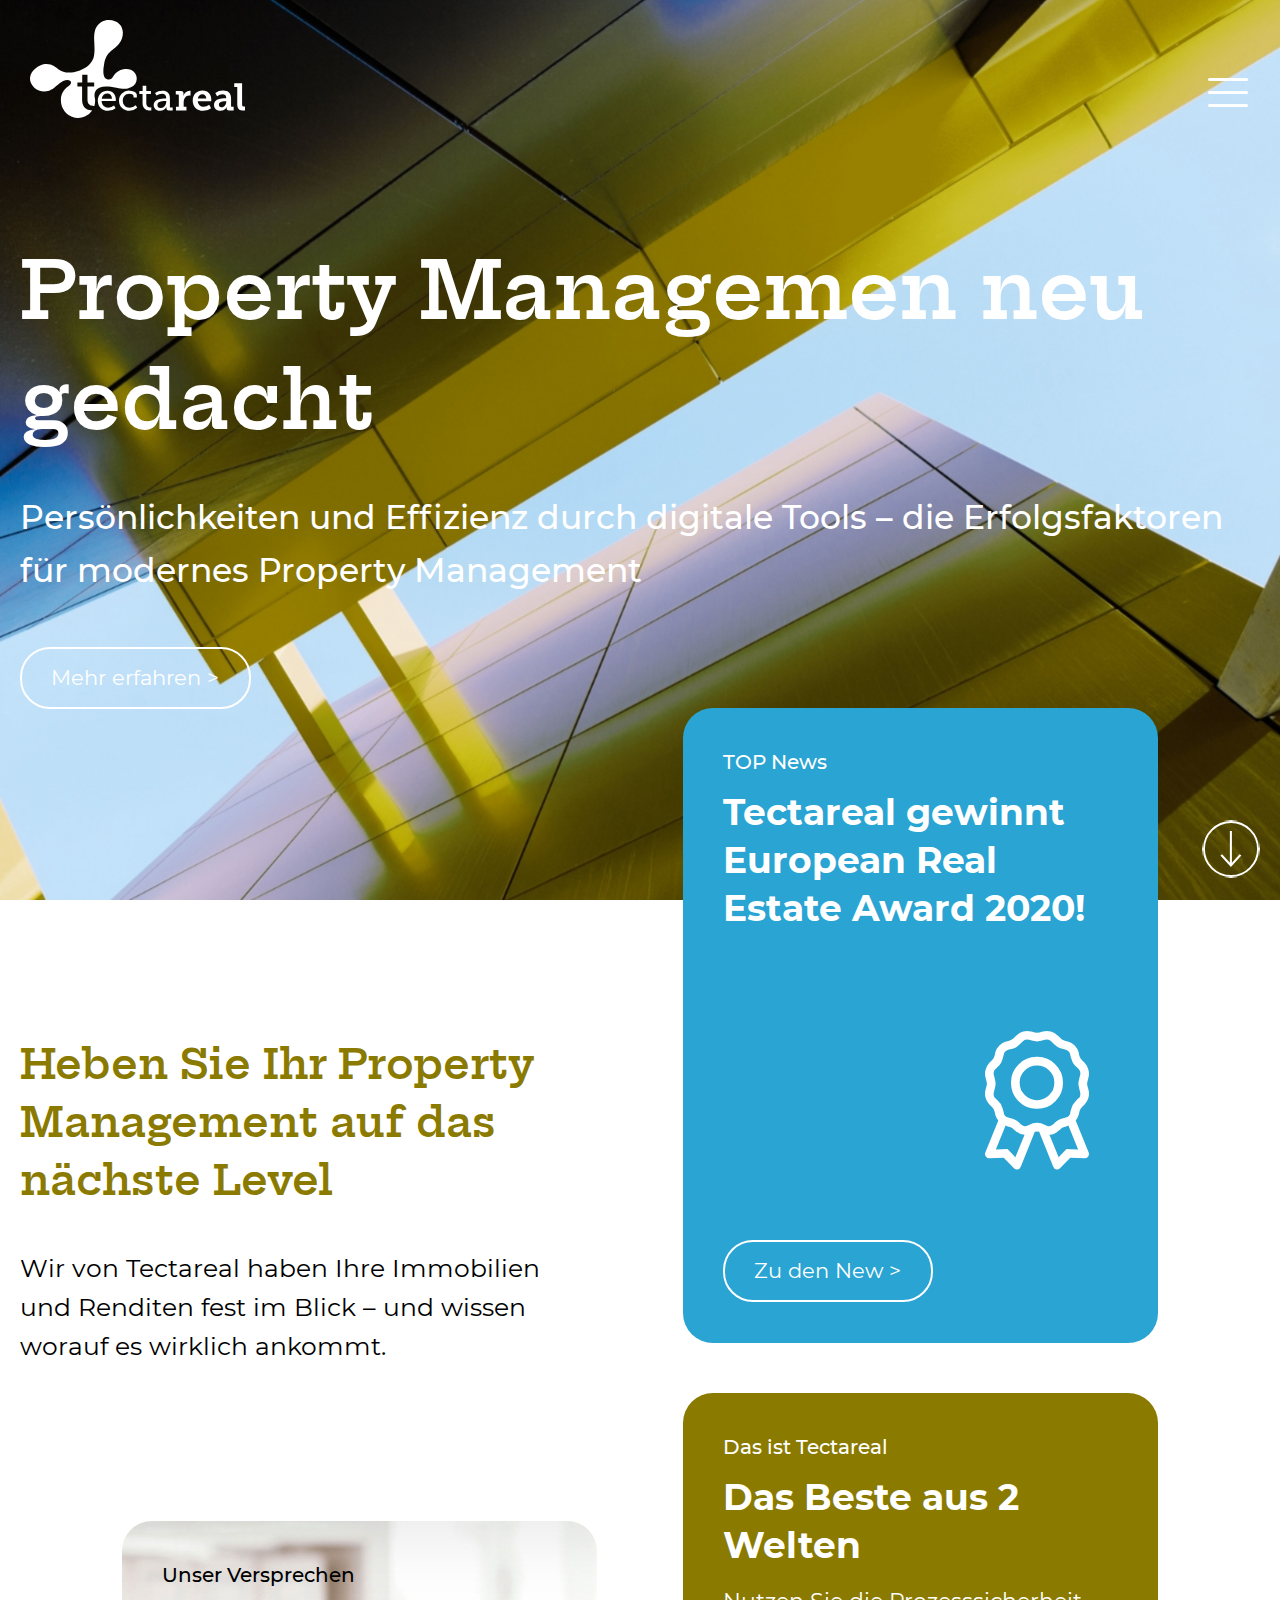
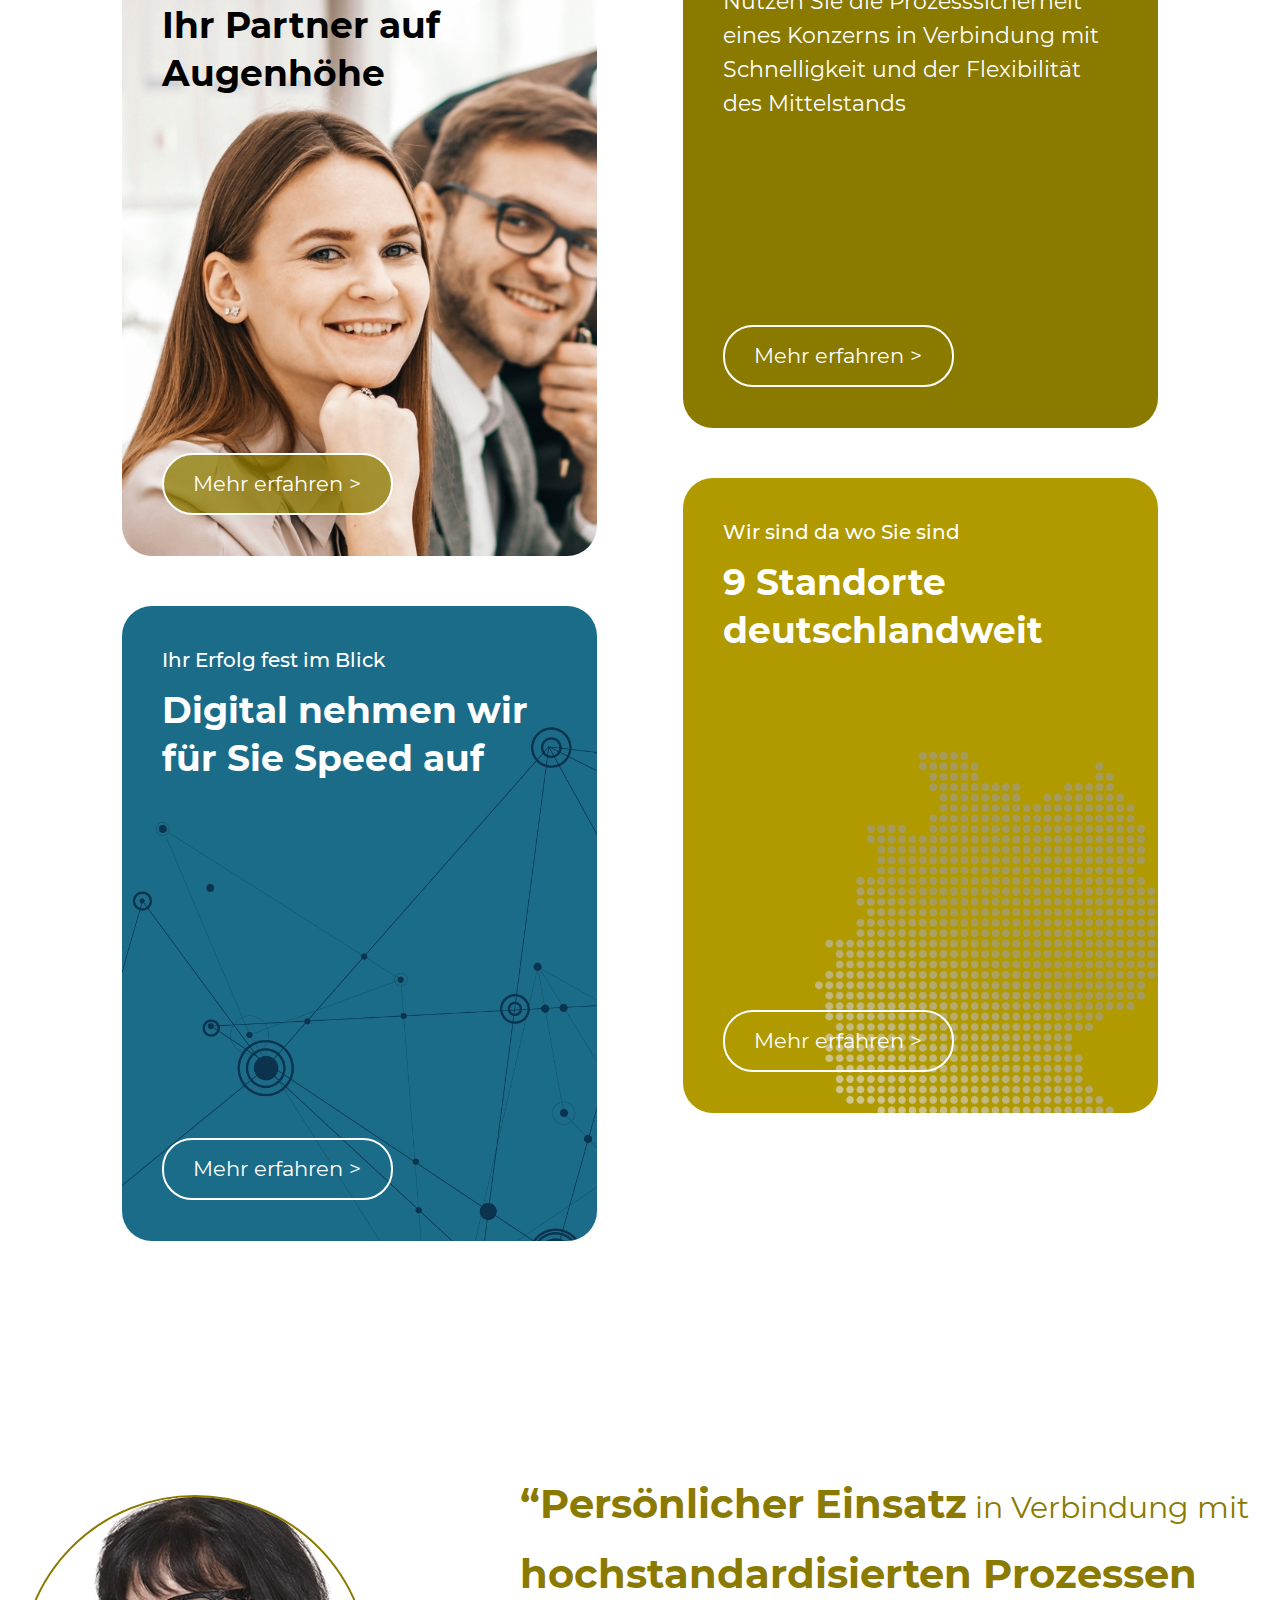
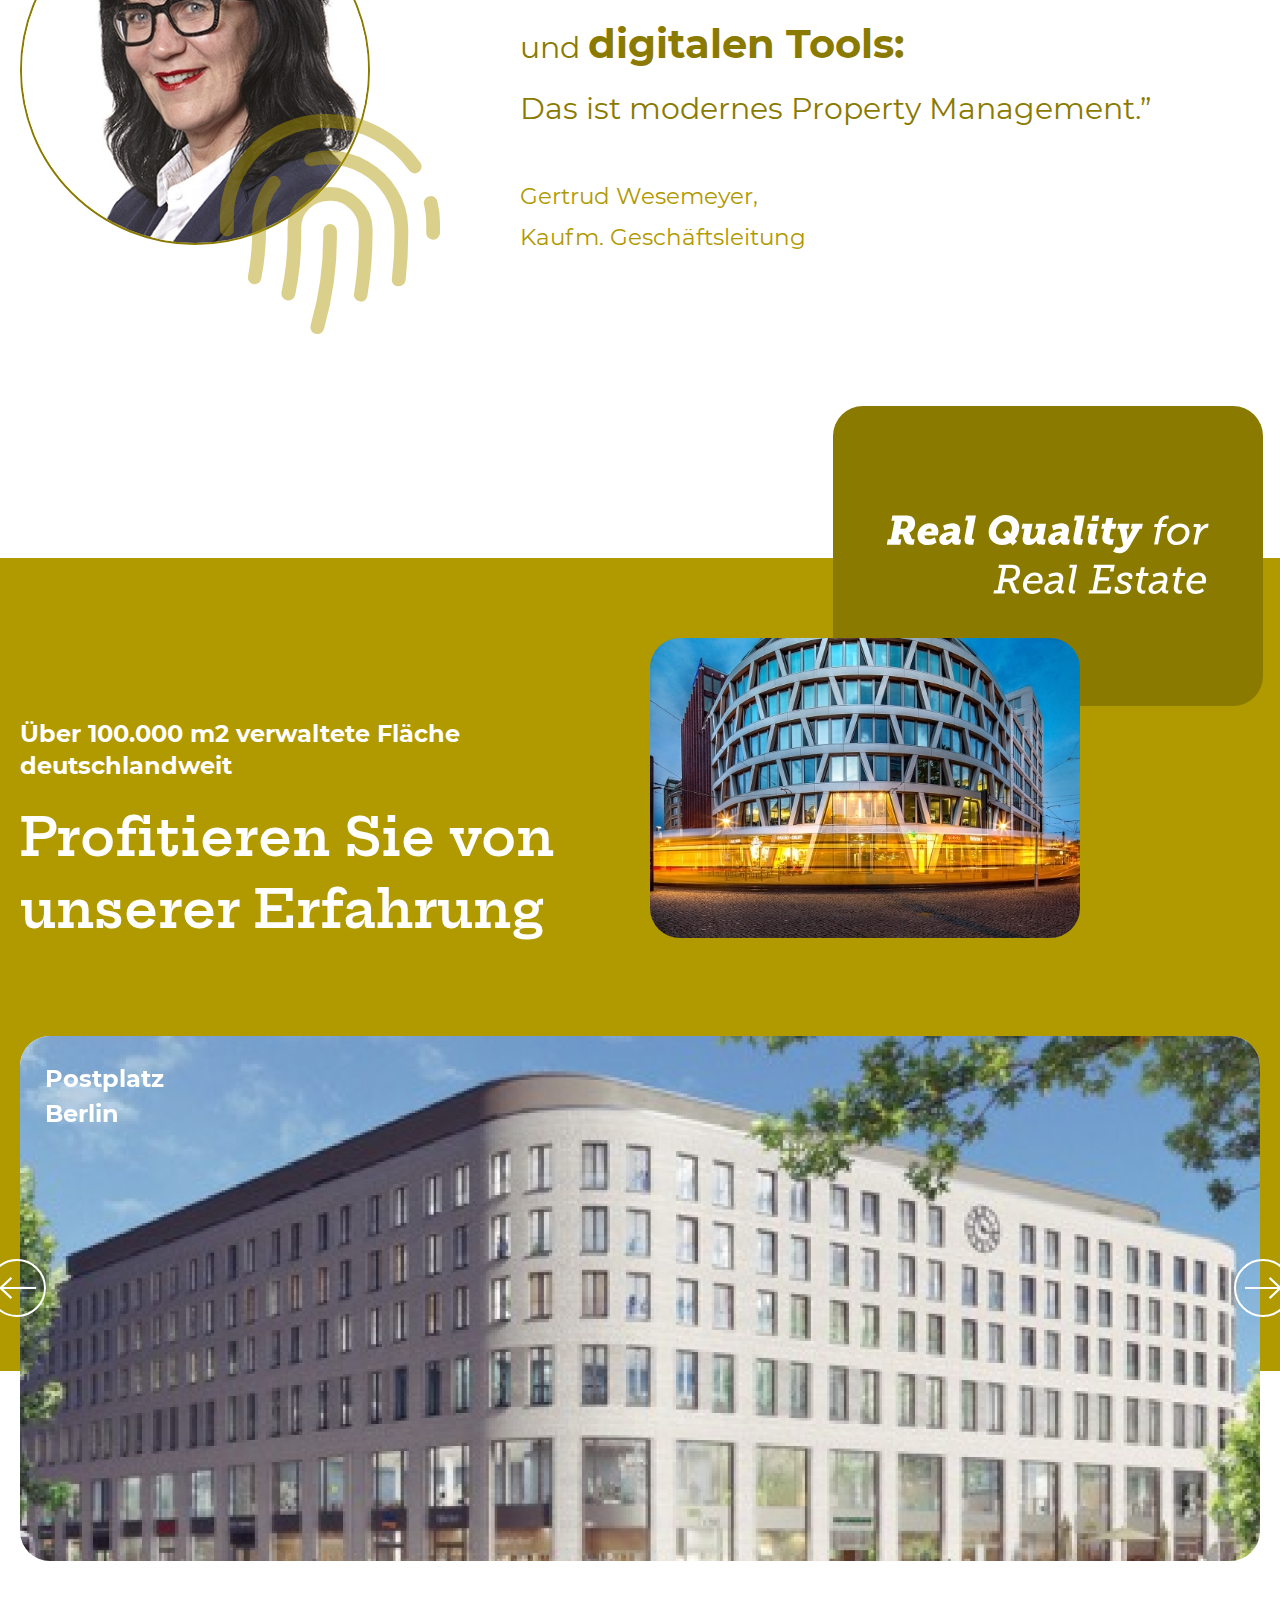
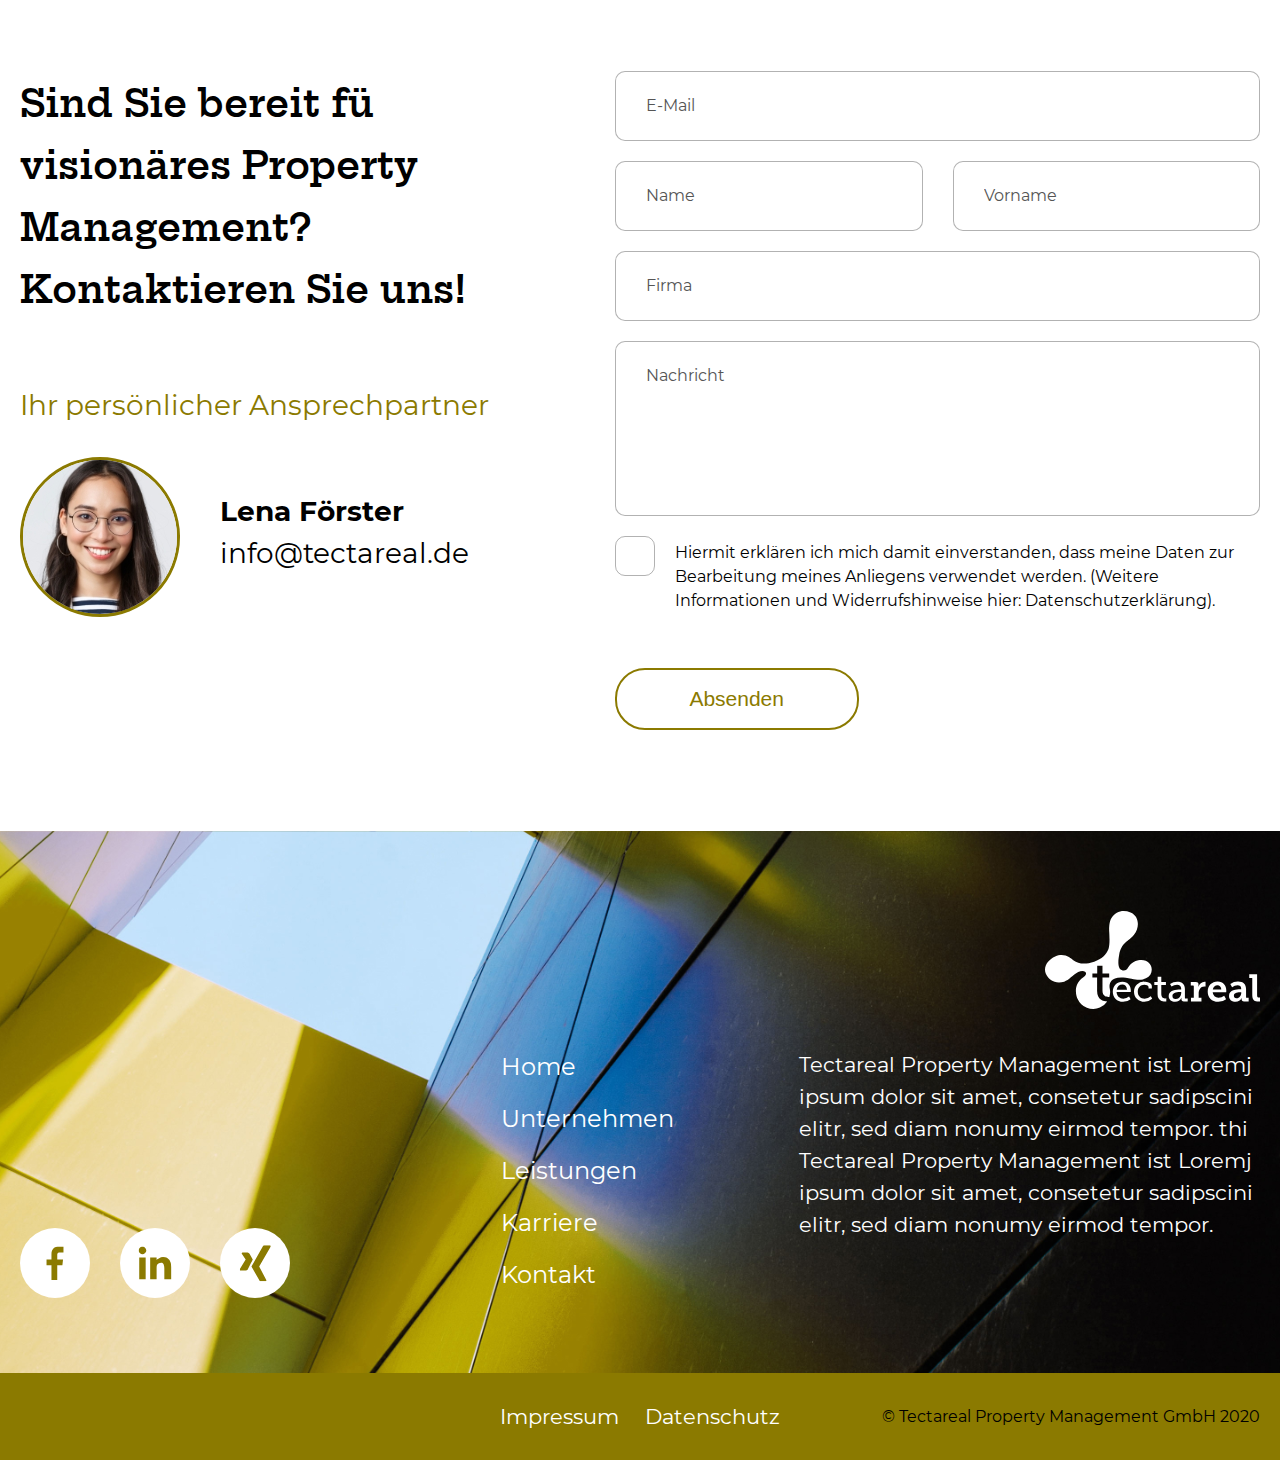
==== commit af5c143f: "LAncecafe" ====
--- a/index.html
+++ b/index.html
@@ -37,18 +37,20 @@
 				</div>
 			</div>
 			<div class="main_nav_box" id="resp_nav">
-				<div class="header_templ_wrapp">
-					<div class="header_templ">
-						<div class="left">
-							<a href="#" class="logo">
-								<img src="img/logo.svg" alt="" />
-							</a>
-						</div>
-						<div class="right">
-							<ul class="switch_lang">
-								<li><a href="#">De</a></li>
-								<li><a href="#">En</a></li>
-							</ul>
+				<div class="header_row">
+					<div class="header_templ_wrapp">
+						<div class="header_templ">
+							<div class="left">
+								<a href="#" class="logo">
+									<img src="img/logo.svg" alt="" />
+								</a>
+							</div>
+							<div class="right">
+								<ul class="switch_lang">
+									<li><a href="#">De</a></li>
+									<li><a href="#">En</a></li>
+								</ul>
+							</div>
 						</div>
 					</div>
 				</div>
@@ -119,7 +121,7 @@
 
 		<!-- Section 1 - Main Page -->
 
-		<section class="promo_sect">
+		<section class="promo_sect" id="promo">
 			<div class="bg_image"></div>
 			<div class="row">
 				<div class="promo_descript">
@@ -128,16 +130,21 @@
 					<a href="#" class="transparent_pill">Mehr erfahren ></a>
 				</div>
 			</div>
+			<div class="scroll_down_wrapp">
+				<div class="row">
+					<button type="button" class="scroll_down"></button>
+				</div>
+			</div>
 		</section>
 
 		<!-- /Section 1 - Main Page -->
 
 		<!-- Section 2 - Main Page -->
 
-		<section>
+		<section class="sect_2_mp">
 			<div class="row">
 				<div class="card_templ" id="cardTempl">
-					<div class="left" id="leftToUp">
+					<div class="left">
 						<div class="card_thumb_wrapp">
 							<div class="content_thumb">
 								<h2>Heben Sie Ihr Property Management auf das nächste Level</h2>
@@ -169,7 +176,7 @@
 							</div>
 						</div>
 					</div>
-					<div class="right" id="rightToUp">
+					<div class="right">
 						<div class="card_thumb_wrapp">
 							<div class="card_thumb blue">
 								<div class="card_thumb_content">
@@ -227,10 +234,10 @@
 						</div>
 					</div>
 					<div class="right">
-						<h2><b>“Persönlicher Einsatz</b> in Verbindung mit<b> hochstandardisierten Prozessen</b> und <b>digitalen Tools:</b></h2>
+						<h2><span>“Persönlicher Einsatz</span> in Verbindung mit<span> hochstandardisierten Prozessen</span> und <span>digitalen Tools:</span></h2>
 						<p>Das ist modernes Property Management.”</p>
 						<div class="author">
-							<p>Gertrud Wesemeyer, Kaufm. Geschäftsleitung</p>
+							<p>Gertrud Wesemeyer,<br /> Kaufm. Geschäftsleitung</p>
 						</div>
 					</div>
 				</div>
@@ -328,7 +335,7 @@
 									<label class="checkbox"><input type="checkbox" name="#" />Hiermit erklären ich mich damit einverstanden, dass meine Daten zur Bearbeitung meines Anliegens verwendet werden. (Weitere Informationen und Widerrufshinweise hier: Datenschutzerklärung).</label>
 								</div>
 								<div class="submit_wrapp">
-									<button type="submit" class="transparent_pill_3">Absenden ></button>
+									<button type="submit" class="transparent_pill_3">Absenden</button>
 								</div>
 							</form>
 						</div>
--- a/style.css
+++ b/style.css
@@ -31,17 +31,14 @@
 }
 
 @font-face {
-    font-family: "Hepta Slab";
-    src: url("fonts/HeptaSlab-SemiBold.eot");
-    src: url("fonts/HeptaSlab-SemiBold.eot?#iefix") format("embedded-opentype"),
-        url("fonts/HeptaSlab-SemiBold.woff2") format("woff2"),
-        url("fonts/HeptaSlab-SemiBold.woff") format("woff"),
-        url("fonts/HeptaSlab-SemiBold.ttf") format("truetype"),
-        url("fonts/HeptaSlab-SemiBold.svg#HeptaSlab-SemiBold") format("svg");
+    font-family: 'Hepta Slab';
+    src: local('fonts/Hepta Slab SemiBold'), local('Hepta-Slab-SemiBold'),
+        url('fonts/HeptaSlab-SemiBold.woff2') format('woff2'),
+        url('fonts/HeptaSlab-SemiBold.woff') format('woff'),
+        url('fonts/HeptaSlab-SemiBold.ttf') format('truetype');
     font-weight: 600;
     font-style: normal;
-    font-display: swap;
-}
+  }
 
 @font-face {
     font-family: "Montserrat";
@@ -205,7 +202,8 @@
 h1 {
     font-family: "Hepta Slab", Arial, Verdana, sans-serif;
     font-size: 79px;
-    line-height: 118px;
+    /*line-height: 118px;*/
+    line-height: 110px;
     font-weight: 600;
     color: #fff;
 }
@@ -490,7 +488,7 @@
 
 .header_row {
     width: 100%;
-    max-width: 1400px;
+    max-width: 1378px;
     margin: 0 auto;
 }
 
@@ -588,8 +586,6 @@
     margin-top: 20px;
     background: transparent;
     cursor: pointer;
-/*    position: relative;
-    top: 6px;*/
     z-index: 11;
     border: 1px solid transparent;
 }
@@ -637,9 +633,9 @@
 
 .respmenubtn.active span {
     position: relative;
-    width: 45px;
+    width: 55px;
     top: 2px;
-    left: 0;
+    left: -6px;
     background: #fff;
 }
 
@@ -648,26 +644,26 @@
 }
 
 .respmenubtn.active span:first-child {
-    -webkit-transform: rotate(45deg);
-    -moz-transform: rotate(45deg);
-    -o-transform: rotate(45deg);
-    transform: rotate(45deg);
+    -webkit-transform: rotate(37deg);
+    -moz-transform: rotate(37deg);
+    -o-transform: rotate(37deg);
+    transform: rotate(37deg);
     margin: 3px 0 0 0;
     position: relative;
     top: 5px;
-    left: 0;
+    left: -5px;
 }
 
 .respmenubtn.active span:nth-child(2) {
-    -webkit-transform: rotate(-45deg);
-    -moz-transform: rotate(-45deg);
-    -o-transform: rotate(-45deg);
-    transform: rotate(-45deg);
+    -webkit-transform: rotate(-37deg);
+    -moz-transform: rotate(-37deg);
+    -o-transform: rotate(-37deg);    
+    transform: rotate(-37deg);
 }
 
 .header_templ .right .respmenubtn {
     position: absolute;
-    top: 10px;
+    top: 34px;
     right: 0;
 }
 
@@ -693,7 +689,8 @@
 }
 
 .header_templ_wrapp {
-    padding: 20px 30px;
+    /*padding: 20px 30px;*/
+    padding: 20px 0;
 }
 
 .main_nav_box .header_templ {
@@ -701,13 +698,14 @@
 }
 
 .main_nav_box .header_templ .left {
-    width: 77%;
+    width: 80%;
 }
 
 .main_nav_box .header_templ .right {
-    width: 23%;
+    width: 20%;
     text-align: left;
     padding-left: 5px;
+    padding-top: 44px;
 }
 
 .switch_lang {
@@ -721,14 +719,14 @@
 .switch_lang li:after {
     display: inline-block;
     vertical-align: top;
-    margin: 0 8px;
+    margin: 0 13px;
     content: "\/";
-    font-weight: 600;
-    font-size: 24px;
+    font-weight: 500;
+    font-size: 25px;
     line-height: 30px;
     color: #fff;
     position: relative;
-    top: 4px;
+    top: 2px;
 }
 
 .switch_lang li:last-child:after {
@@ -747,7 +745,7 @@
     display: -webkit-flex;
     flex-wrap: wrap;
     -webkit-flex-wrap: wrap;
-    margin-top: 20px;
+    margin-top: 40px;
 }
 
 .main_nav_templ .col {
@@ -778,8 +776,8 @@
 }
 
 .naim_nav li a {
-    font-weight: 600;
-    font-size: 24px;
+    font-weight: 500;
+    font-size: 23px;
     line-height: 30px;
     color: #fff;
 }
@@ -794,8 +792,8 @@
 
 .naim_nav li ul li a {
     font-weight: normal;
-    font-size: 20px;
-    line-height: 26px;
+    font-size: 19px;
+    line-height: 25px;
     color: #fff;
 }
 
@@ -821,8 +819,8 @@
     display: inline-block;
     vertical-align: top;
     font-weight: normal;
-    font-size: 20px;
-    line-height: 26px;
+    font-size: 19px;
+    line-height: 25px;
     color: #fff;
 }
 
@@ -907,23 +905,23 @@
     -o-animation: bg_image 10s linear;
     animation: bg_image 10s linear;*/
     -webkit-transition-property: transform;
-    -webkit-transition-duration: 50s;
+    -webkit-transition-duration: 3s;
     -webkit-transition-timing-function: ease;
 
     -moz-transition-property: transform;
-    -moz-transition-duration: 50s;
+    -moz-transition-duration: 3s;
     -moz-transition-timing-function: ease;
 
     -ms-transition-property: transform;
-    -ms-transition-duration: 50s;
+    -ms-transition-duration: 3s;
     -ms-transition-timing-function: ease;
 
     -o-transition-property: transform;
-    -o-transition-duration: 50s;
+    -o-transition-duration: 3s;
     -o-transition-timing-function: ease;
 
     transition-property: transform;
-    transition-duration: 50s;
+    transition-duration: 3s;
     transition-timing-function: ease;
 
     transform: scale(1);
@@ -931,11 +929,11 @@
 }
 
 .promo_sect .bg_image.active:before {
-    transform: scale(2);
-    -webkit-transform: scale(2);
-}
-
-@keyframes bg_image {
+    transform: scale(1.5);
+    -webkit-transform: scale(1.5);
+}
+
+/*@keyframes bg_image {
     0% {
         transform: scale(1);
         -webkit-transform: scale(1);
@@ -977,7 +975,7 @@
         transform: scale(2);
         -webkit-transform: scale(2);
     }
-}
+}*/
 
 .promo_sect .row {
     position: relative;
@@ -997,6 +995,7 @@
     padding: 20px 0;
     font-size: 33px;
     line-height: 53px;
+    font-weight: 500;
     color: #fff;
 }
 
@@ -1014,23 +1013,23 @@
     line-height: 30px;
     text-align: center;
     color: #fff;
-    -webkit-transition-property: background, border;
+    -webkit-transition-property: background, color;
     -webkit-transition-duration: .3s;
     -webkit-transition-timing-function: ease;
 
-    -moz-transition-property: background, border;
+    -moz-transition-property: background, color;
     -moz-transition-duration: .3s;
     -moz-transition-timing-function: ease;
 
-    -ms-transition-property: background, border;
+    -ms-transition-property: background, color;
     -ms-transition-duration: .3s;
     -ms-transition-timing-function: ease;
 
-    -o-transition-property: background, border;
+    -o-transition-property: background, color;
     -o-transition-duration: .3s;
     -o-transition-timing-function: ease;
 
-    transition-property: background, border;
+    transition-property: background, color;
     transition-duration: .3s;
     transition-timing-function: ease;
 }
@@ -1038,32 +1037,100 @@
 .transparent_pill:link,
 .transparent_pill:visited {
     background: transparent;
-    border: 2px solid #fff;
+    color: #fff;
 }
 
 .transparent_pill:active,
 .transparent_pill.active {
-    background: #000;
-    border: 2px solid #000;
+    background: #fff;
+    color: #000;
 }
 
 .transparent_pill:hover {
-    background: #000;
-    border: 2px solid #000;
+    background: #fff;
+    color: #000;
 }
 
 .promo_descript .transparent_pill {
     margin: 30px 0;
 }
 
+.scroll_down {
+    display: inline-block;
+    vertical-align: top;
+    width: 58px;
+    height: 58px;
+    cursor: pointer;
+    -webkit-border-radius: 50%;
+    border-radius: 50%;
+    border: 1px solid transparent;
+    background-color: transparent;
+    background-image: url(img/arrow_white_down.svg);
+    background-size: cover;
+    background-position: center;
+}
+
+.scroll_down_wrapp {
+    width: 100%;
+    position: absolute;
+    bottom: 0;
+    left: 0;
+}
+
+.scroll_down_wrapp > .row {
+    height: 10px;
+    position: relative;
+}
+
+.scroll_down_wrapp > .row .scroll_down {
+    position: absolute;
+    top: -70px;
+    right: 0;
+    z-index: 2;
+}
+
 /*-- /Section 1 - Main Page --*/
 
 /*-- Section 2 - Main Page --*/
+/*
+.sect_2_mp {
+    position: relative;
+    z-index: 2;
+}*/
 
 .card_templ {
     display: flex;
     display: -webkit-flex;
-    margin: 63px 0 30px 0;
+    /*margin: 63px 0 30px 0;*/
+    margin-top: 63px;
+    /*margin-bottom: 130px;*/
+    margin-bottom: 105px;
+/*    position: relative;    
+    top: 0;*/
+    -webkit-transition-property: margin-top;
+    -webkit-transition-duration: 3s;
+    -webkit-transition-timing-function: ease;
+
+    -moz-transition-property: margin-top;
+    -moz-transition-duration: 3s;
+    -moz-transition-timing-function: ease;
+
+    -ms-transition-property: margin-top;
+    -ms-transition-duration: 3s;
+    -ms-transition-timing-function: ease;
+
+    -o-transition-property: margin-top;
+    -o-transition-duration: 3s;
+    -o-transition-timing-function: ease;
+
+    transition-property: margin-top;
+    transition-duration: 3s;
+    transition-timing-function: ease;
+}
+
+.card_templ.active {
+    /*top: -289px;*/
+    margin-top: -227px;
 }
 
 .card_templ .left {
@@ -1072,70 +1139,28 @@
     flex-wrap: wrap;
     width: 50%;
     padding: 20px 43px 20px 0;
-    position: relative;
-    top: 0;
-    -webkit-transition-property: top;
-    -webkit-transition-duration: 1s;
-    -webkit-transition-timing-function: ease;
-
-    -moz-transition-property: top;
-    -moz-transition-duration: 1s;
-    -moz-transition-timing-function: ease;
-
-    -ms-transition-property: top;
-    -ms-transition-duration: 1s;
-    -ms-transition-timing-function: ease;
-
-    -o-transition-property: top;
-    -o-transition-duration: 1s;
-    -o-transition-timing-function: ease;
-
-    transition-property: top;
-    transition-duration: 1s;
-    transition-timing-function: ease;
 }
 
 .card_templ .right {
     width: 50%;
     padding-left: 43px;
-    position: relative;
-    top: 0;
-    -webkit-transition-property: top;
-    -webkit-transition-duration: 1s;
-    -webkit-transition-timing-function: ease;
-
-    -moz-transition-property: top;
-    -moz-transition-duration: 1s;
-    -moz-transition-timing-function: ease;
-
-    -ms-transition-property: top;
-    -ms-transition-duration: 1s;
-    -ms-transition-timing-function: ease;
-
-    -o-transition-property: top;
-    -o-transition-duration: 1s;
-    -o-transition-timing-function: ease;
-
-    transition-property: top;
-    transition-duration: 1s;
-    transition-timing-function: ease;
 }
 
 .content_thumb {
     max-width: 670px;
-    padding: 114px 0 85px 0;
+    padding: 287px 0 85px 0;
 }
 
 .content_thumb h2 {
     padding: 20px 0;
-    font-size: 42px;
-    line-height: 60px;
+    font-size: 41px;
+    line-height: 58px;
     color: #8b7a00;
 }
 
 .content_thumb p {
     padding: 20px 0;
-    font-size: 26px;
+    font-size: 25px;
     line-height: 39px;
     color: #000;
 }
@@ -1145,11 +1170,9 @@
 }
 
 .card_thumb {
-    /*min-height: 600px;*/
-    min-height: 650px;
+    min-height: 635px;
     max-width: 475px;
-    /*margin: 50px 0;*/
-    padding: 51px 30px 105px 30px;
+    padding: 35px 40px 105px 40px;
     -webkit-border-radius: 30px;
     -moz-border-radius: 30px;
     border-radius: 30px;
@@ -1178,7 +1201,7 @@
 
 .card_thumb_content h4 {
     padding: 7px 0;
-    font-weight: 600;
+    font-weight: 500;
     font-size: 20px;
     line-height: 25px;
     color: #fff;
@@ -1186,10 +1209,10 @@
 
 .card_thumb_content h3 {
     /*padding: 7px 0;*/
-    padding: 13px 0;
+    padding: 6px 0;
     font-weight: bold;
-    font-size: 39px;
-    line-height: 52px;
+    font-size: 36px;
+    line-height: 48px;
     color: #fff;
 }
 
@@ -1214,11 +1237,11 @@
 
 .card_thumb_footer {
     width: 100%;
-    height: 119px;
+    height: 113px;
     position: absolute;
     bottom: 0;
     left: 0;
-    padding: 10px 30px 10px 30px;
+    padding: 10px 40px 10px 40px;
 }
 
 .olive_pill {
@@ -1260,18 +1283,18 @@
 .olive_pill:link,
 .olive_pill:visited {
     background: rgba(139, 122, 0, .75);
-    /*color: #fff;*/
+    color: #fff;
 }
 
 .olive_pill:active,
 .olive_pill.active {
-    background: #000;
-    /*color: #29A4D3;*/
+    background: #fff;
+    color: #000;
 }
 
 .olive_pill:hover {
-    background: #000;
-    /*color: #29A4D3;*/
+    background: #fff;
+    color: #000;
 }
 
 /*.transparent_pill_2 {
@@ -1347,13 +1370,14 @@
 }
 
 .person_article .left {
-    width: 430px;
+    width: 500px;
     /*padding: 53px 0 10px 0;*/
-    padding: 40px 0 10px 0;
+/*    padding: 40px 0 10px 0;*/
+    padding: 24px 0 10px 0;
 }
 
 .person_article .right {
-    width: calc(100% - 430px);
+    width: calc(100% - 500px);
 }
 
 .photo_box_wrapp {
@@ -1363,25 +1387,23 @@
 .photo_box_wrapp:after {
     display: block;
     content: "";
-    width: 180px;
-    height: 180px;
+    width: 220px;
+    height: 220px;
     background-size: contain;
     background-repeat: no-repeat;
     background-image: url(img/photo_shape.svg);
     background-repeat: no-repeat;
     position: absolute;
-    top: 174px;
-    left: 183px;
+    top: 219px;
+    left: 200px;
     opacity: .45;
 }
 
 .photo_box {
 /*    width: 280px;
     height: 280px;*/
-
-    width: 340px;
-    height: 340px;
-
+    width: 350px;
+    height: 350px;
     -webkit-border-radius: 50%;
     -moz-border-radius: 50%;
     border-radius: 50%;
@@ -1406,30 +1428,32 @@
 
 .person_article h2 {
     font-family: "Montserrat";
-    font-size: 34px;
-    line-height: 65px;
+    font-size: 30px;
+    line-height: 66px;
     font-weight: normal;
 }
 
-.person_article h2 b {
-    font-size: 45px;
+.person_article h2 span {
+    font-size: 40px;
+    font-weight: 600;
 }
 
 .person_article p {
-    font-size: 37px;
-    line-height: 60px;
+    font-size: 30px;
+    line-height: 55px;
     font-weight: normal;
     color: #8B7A00;
 }
 
 .author {
-    max-width: 370px;
-    padding: 20px 0 0 0;
+    /*max-width: 370px;*/
+    padding: 40px 0 0 0;
+    /*outline: 1px solid red;*/
 }
 
 .author p {
     font-weight: normal;
-    font-size: 26px;
+    font-size: 23px;
     line-height: 41px;
     color: #b19900;
 }
@@ -1465,12 +1489,12 @@
 }
 
 .slider_article .left {
-    width: 51%;
+    width: 50%;
     padding: 70px 10px 10px 0;
 }
 
 .slider_article .right {
-    width: 49%;
+    width: 50%;
     padding-left: 10px;
 }
 
@@ -1518,11 +1542,11 @@
     max-width: 75%;
     max-height: 75%;
     position: absolute;
-    top: 50%;
+    top: 109px;
     left: 50%;
-    -webkit-transform: translate(-50%, -50%);
-    -moz-transform: translate(-50%, -50%);
-    transform: translate(-50%, -50%);
+    -webkit-transform: translate(-50%, 0);
+    -moz-transform: translate(-50%, 0);
+    transform: translate(-50%, 0);
 }
 
 .photo_descript p {
@@ -1576,8 +1600,8 @@
 
 .main_sldier .slide_decript p {
     font-weight: bold;
-    font-size: 28px;
-    line-height: 44px;
+    font-size: 24px;
+    line-height: 35px;
     color: #fff;
 }
 
@@ -1588,28 +1612,28 @@
 .contacts_article {
     display: flex;
     display: -webkit-flex;
-    margin: 50px 0 70px;
+    margin: 70px 0;
 }
 
 .contacts_article .left {
-    width: 49%;
+    width: 48%;
     /*padding: 42px 0;*/
-    padding: 22px 0;
+    padding: 22px 3% 22px 0;
 }
 
 .contacts_article .right {
-    width: 51%;
+    width: 52%;
 }
 
 .contacts_article h2 {
     font-weight: 600;
     font-size: 37px;
-    line-height: 57px;
+    line-height: 62px;
     color: #000;
 }
 
 .manager_wrapp {
-    margin: 35px 0 20px 0;
+    margin: 59px 0 20px 0;
 }
 
 .manager_wrapp h3 {
@@ -1686,7 +1710,7 @@
 input {
     display: block;
     width: 100%;
-    height: 60px;
+    height: 70px;
     -webkit-border-radius: 10px;
     border-radius: 10px;
     padding: 0 30px;
@@ -1694,7 +1718,7 @@
     font-family: Montserrat;
     font-weight: normal;
     font-size: 16px;
-    line-height: 60px;
+    line-height: 70px;
     color: #000;
 }
 
@@ -1702,7 +1726,7 @@
     display: block;
     width: 100%;
     height: 175px;
-    padding: 15px 30px;
+    padding: 21px 30px;
     -webkit-border-radius: 10px;
     border-radius: 10px;
     border: 1px solid rgba(0, 0, 0, .3);
@@ -1763,7 +1787,7 @@
 }
 
 .submit_wrapp {
-    padding: 20px 0;
+    padding: 50px 0 20px 0;
 }
 
 .transparent_pill_3 {
@@ -4529,7 +4553,7 @@
 }
 
 .footer_nav_2 li {
-    padding: 10px 10px;
+    padding: 10px 13px;
 }
 
 .footer_nav_2 li a {
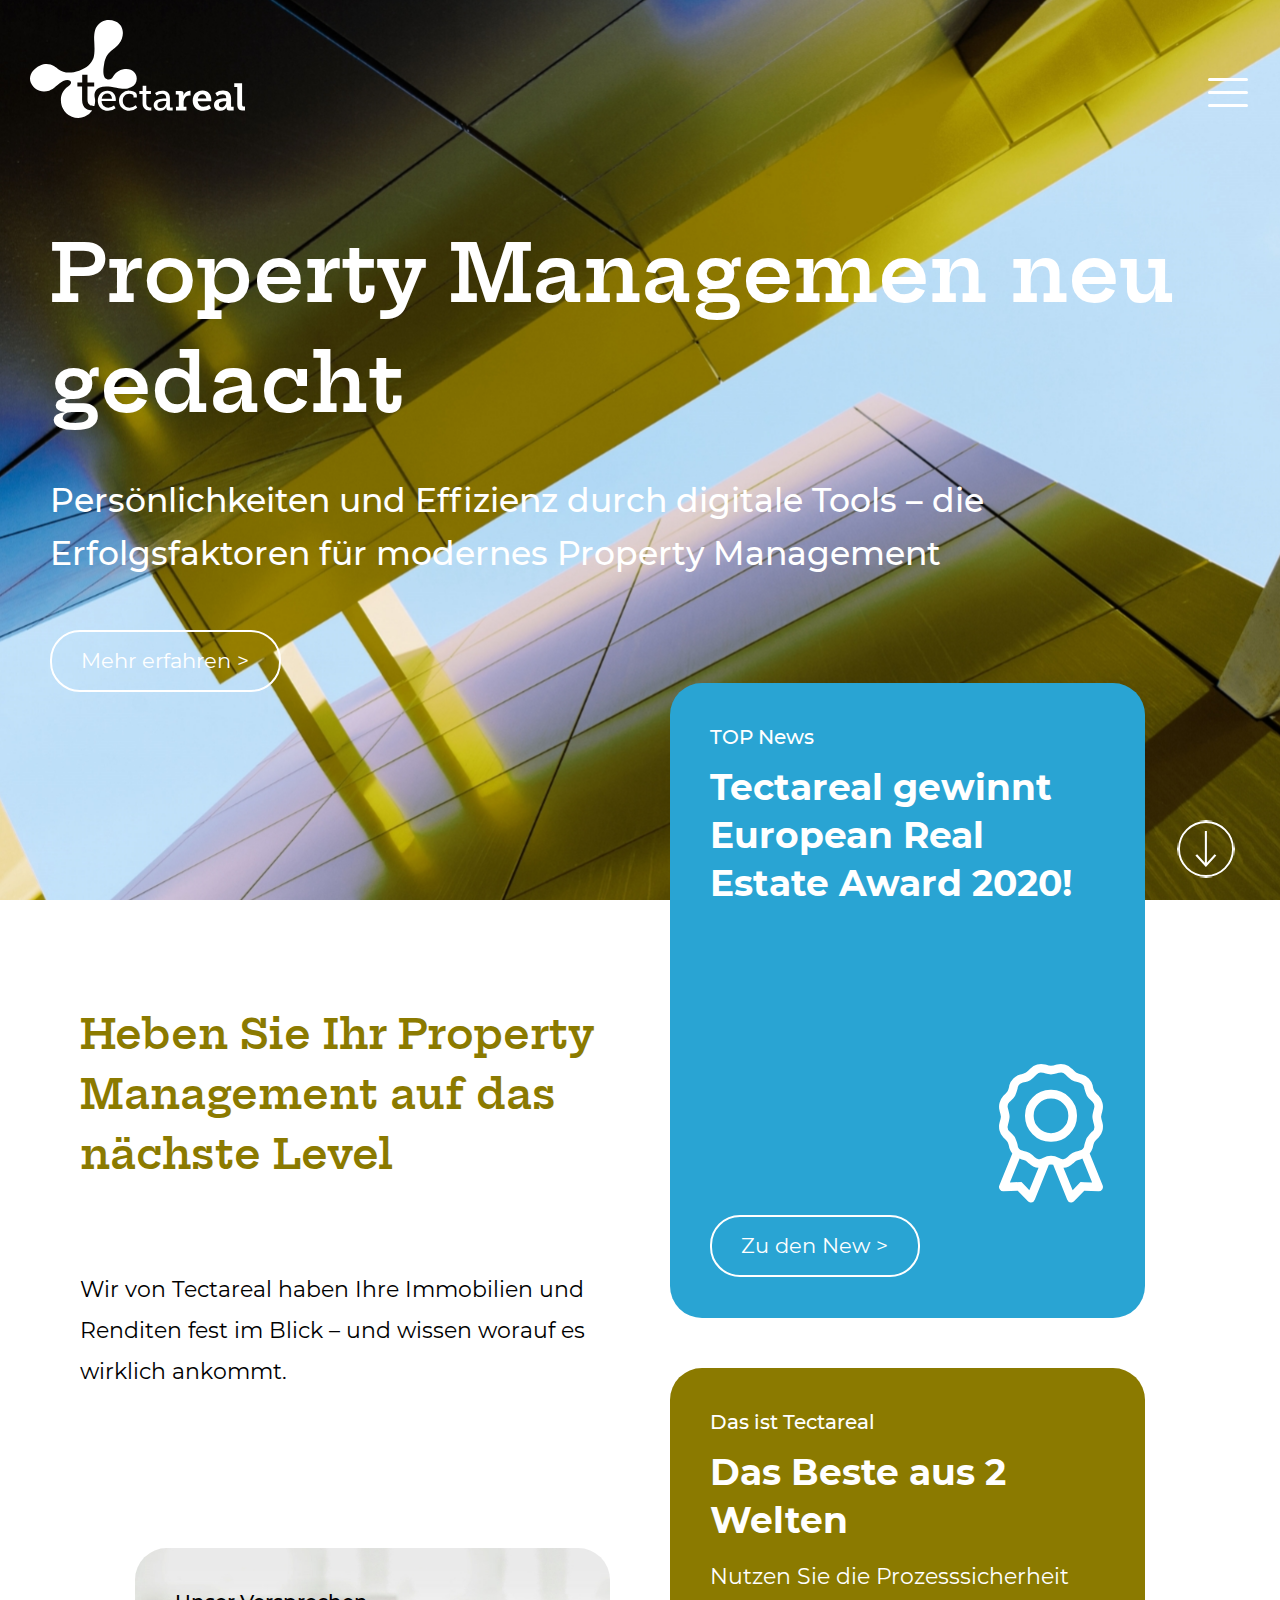
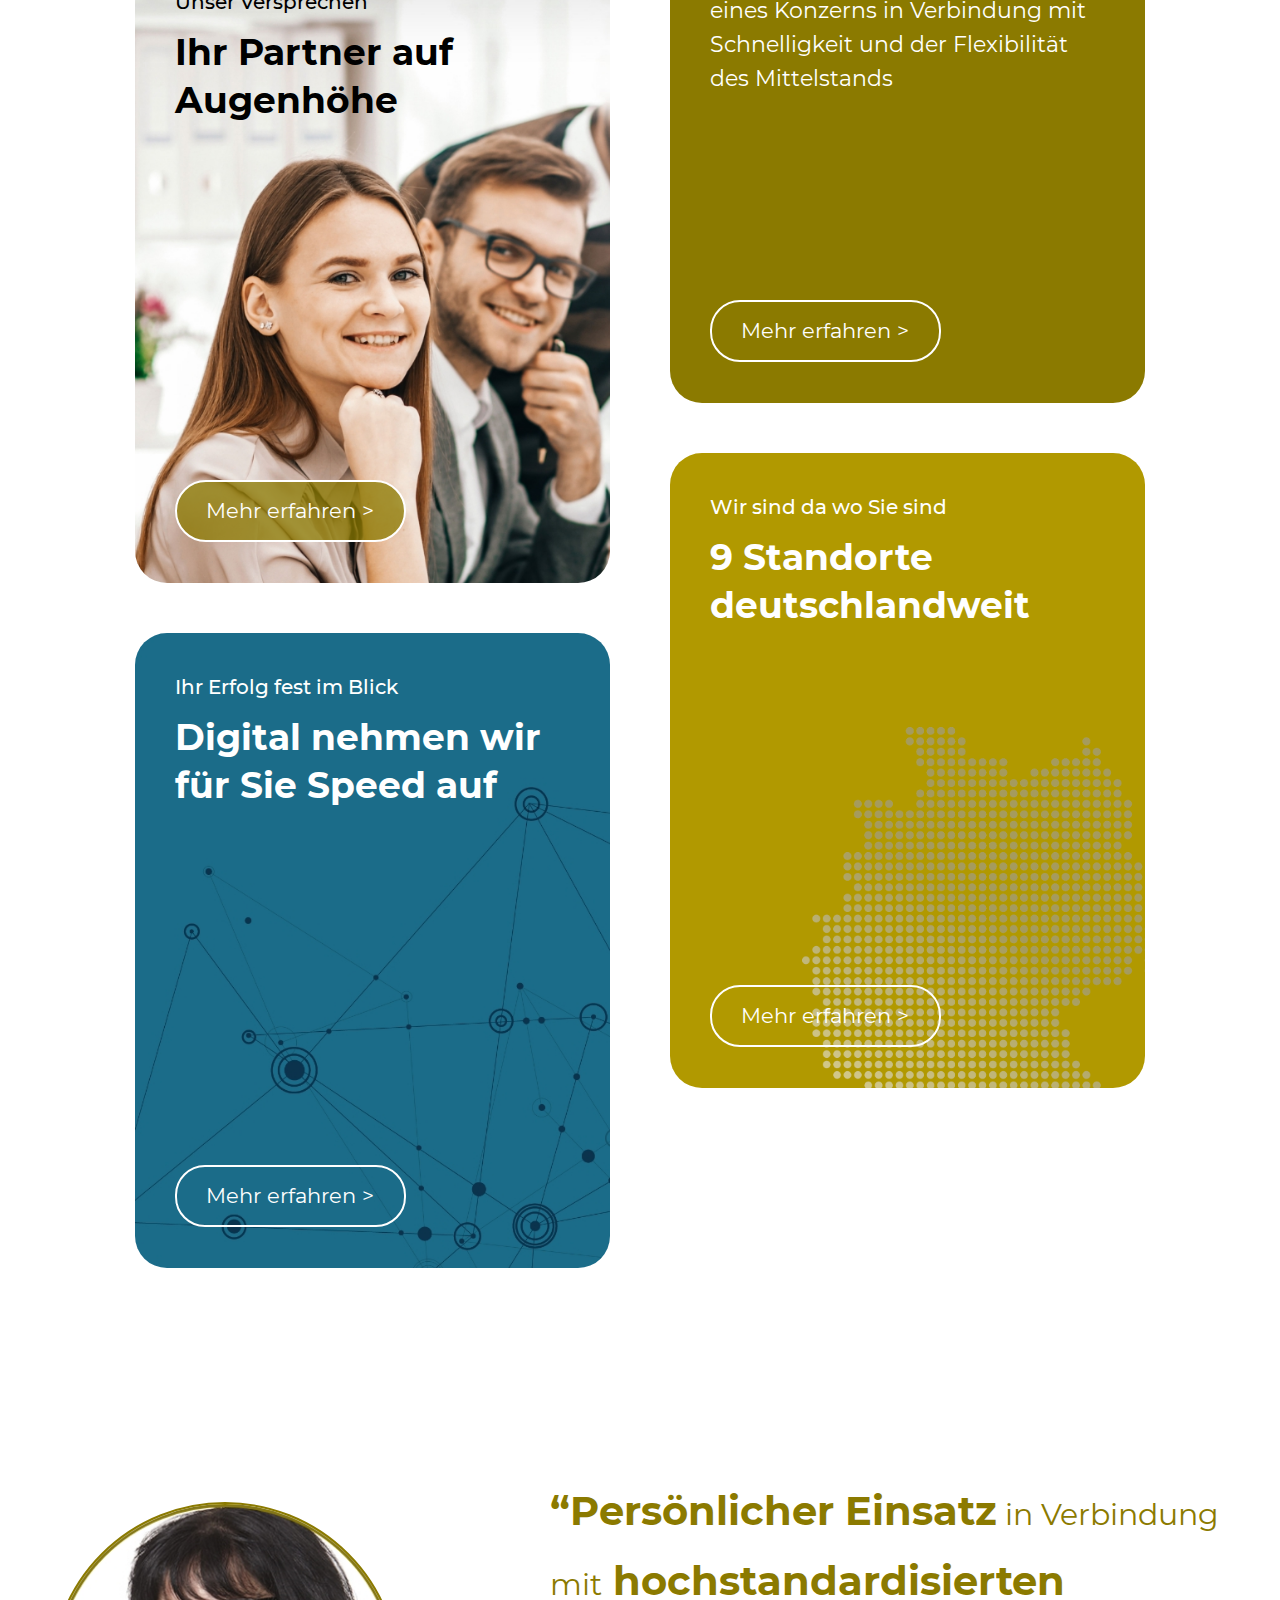
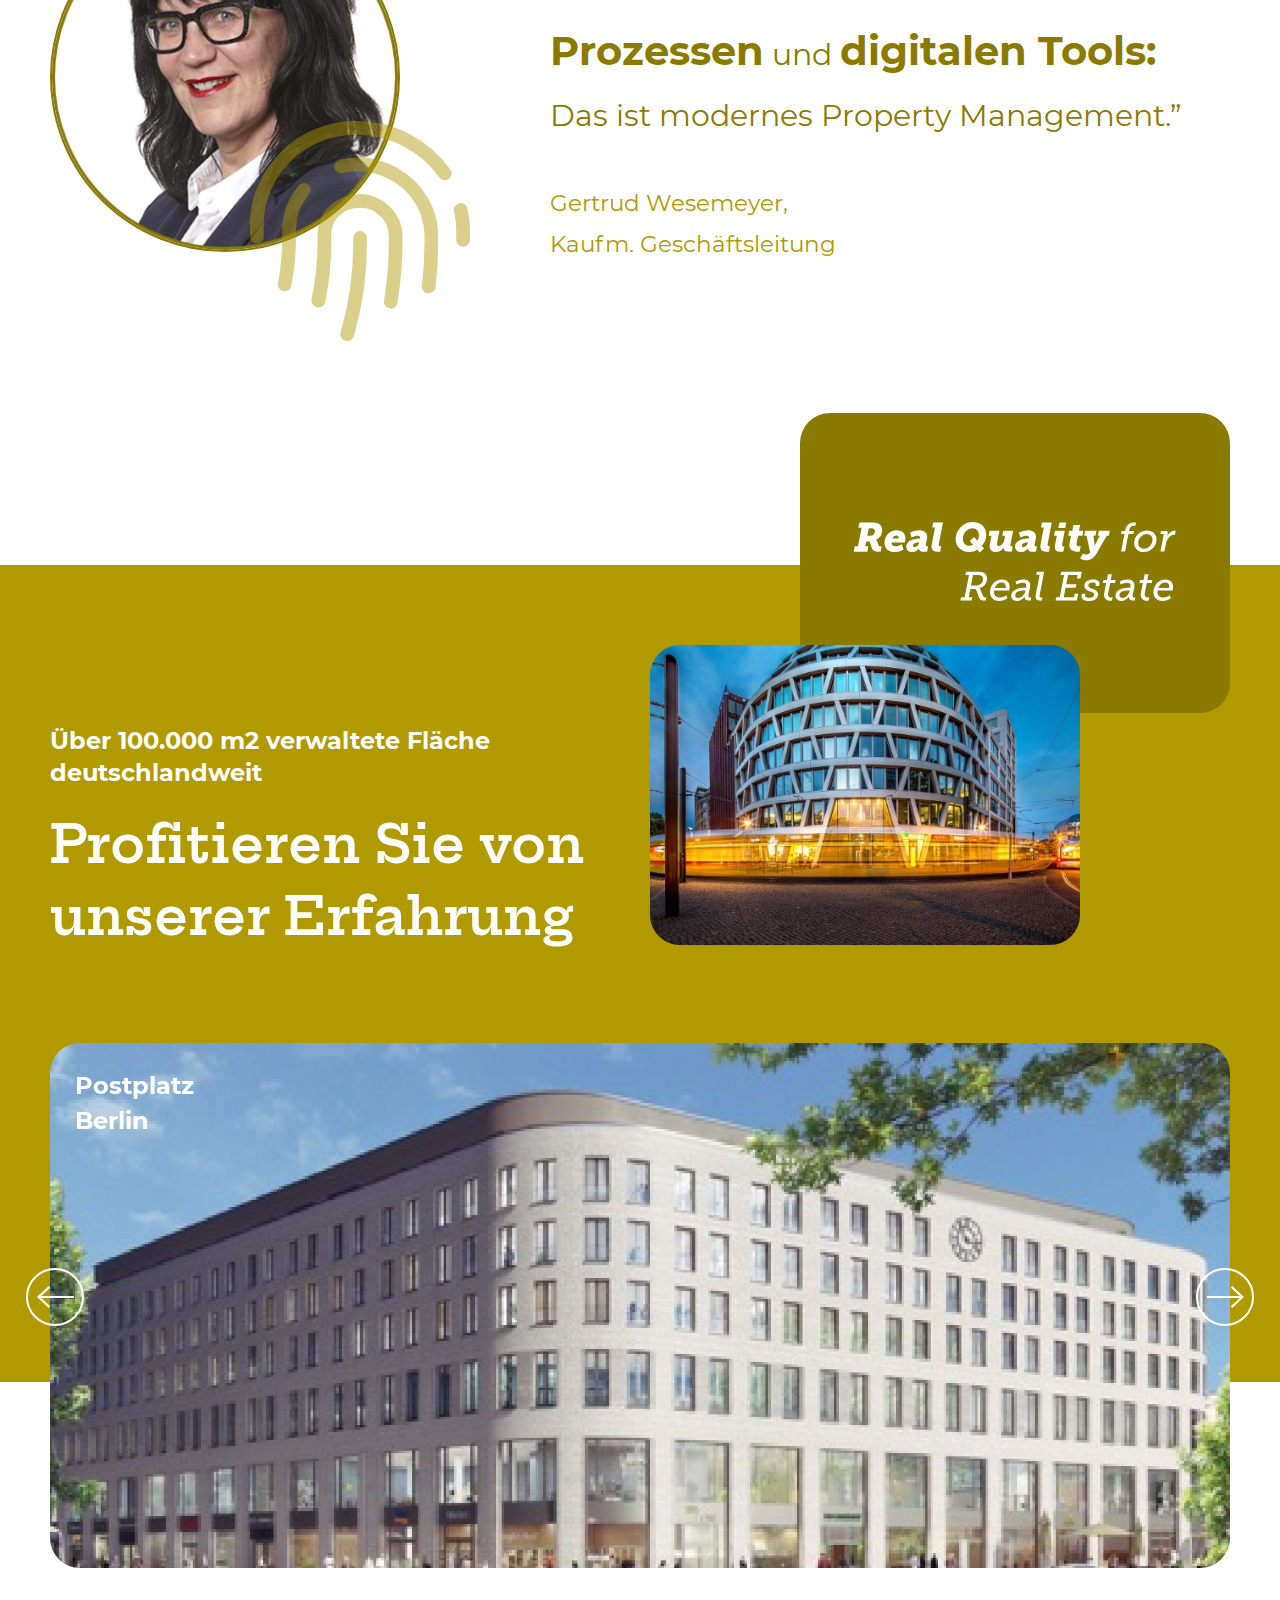
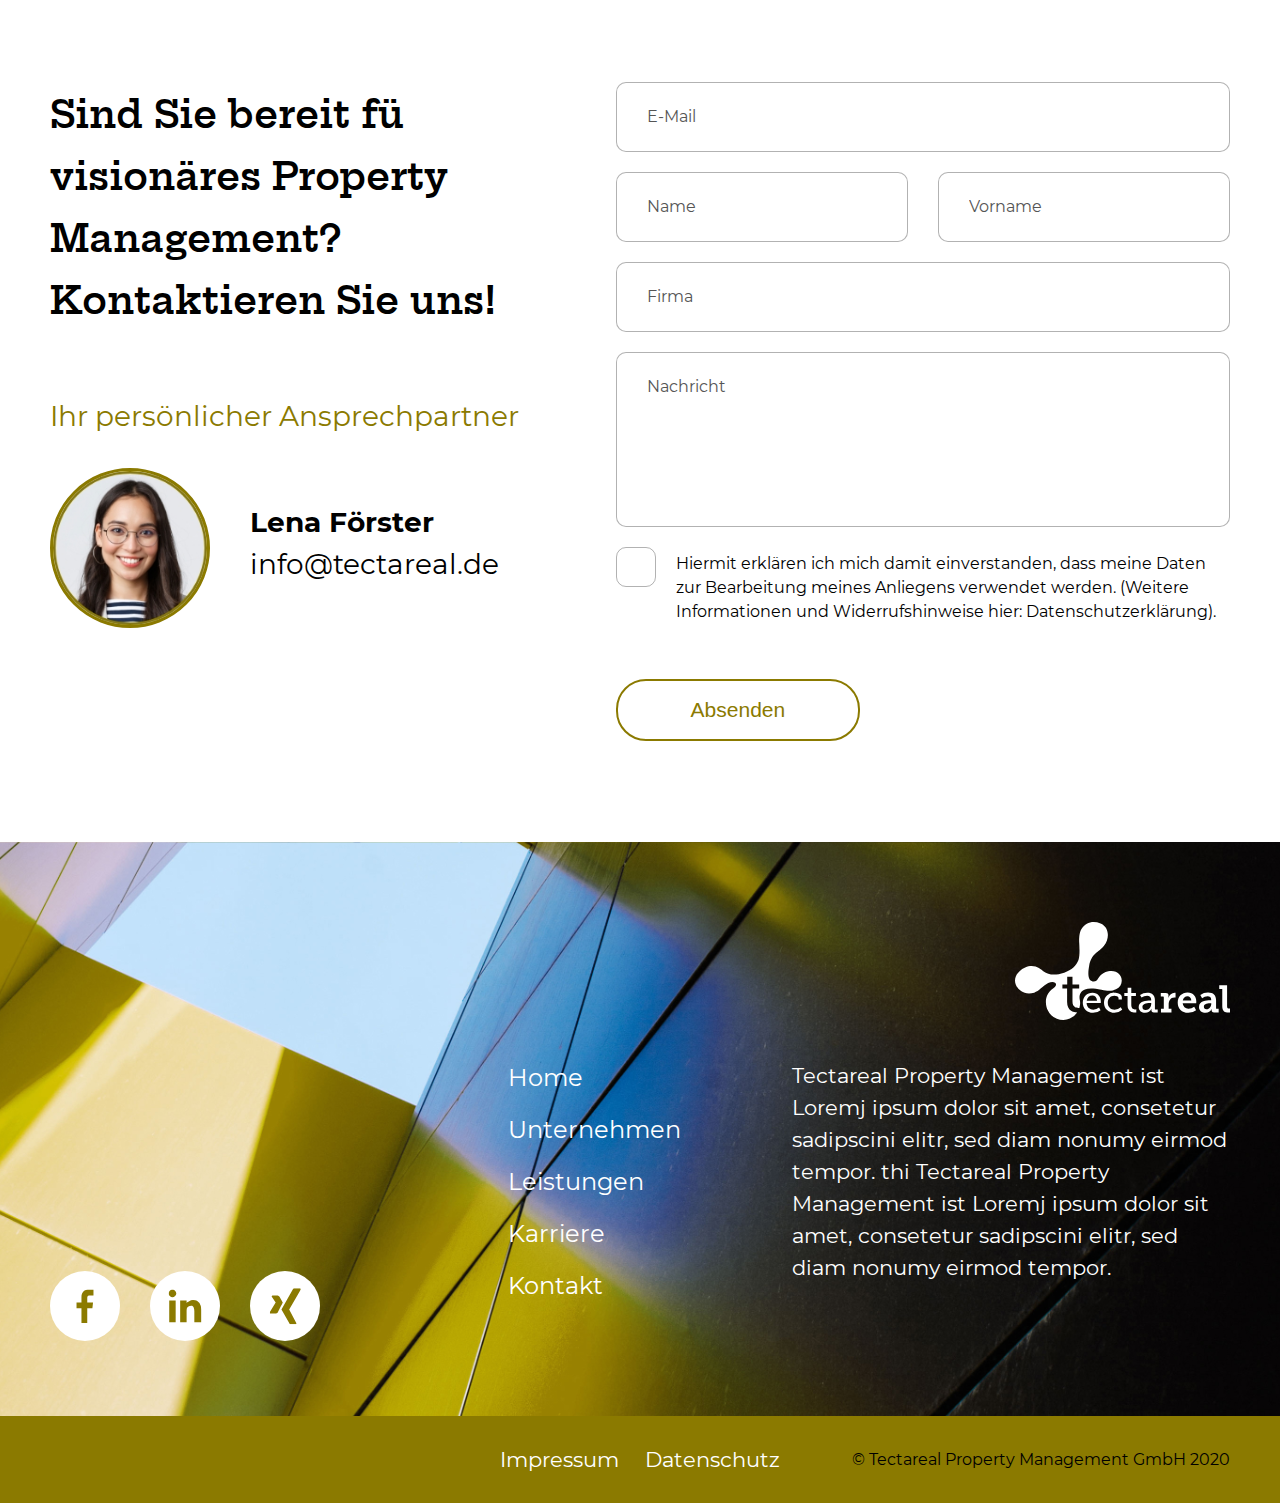
==== commit a7827727: "LAncecafe" ====
--- a/index.html
+++ b/index.html
@@ -19,7 +19,7 @@
 	<!-- Header -->
 		
 	<header>
-		<div class="header_site">
+		<div class="header_site" id="headerSite">
 			<div class="header_row">
 				<div class="header_templ">
 					<div class="left">
@@ -50,6 +50,10 @@
 									<li><a href="#">De</a></li>
 									<li><a href="#">En</a></li>
 								</ul>
+								<button class="respmenubtn_3">
+									<span></span>
+									<span></span>
+								</button>
 							</div>
 						</div>
 					</div>
@@ -60,7 +64,8 @@
 							<ul class="naim_nav">
 								<li>
 									<a href="#">Unternehmen</a>
-									<ul>
+									<button type="button" class="dropdown_btn"></button>
+									<ul class="sub-menu">
 										<li><a href="#">Unsere Werte</a></li>
 										<li><a href="#">Das macht uns aus</a></li>
 										<li><a href="#">Unser Versprechen</a></li>
@@ -76,7 +81,8 @@
 							<ul class="naim_nav">
 								<li>
 									<a href="#">Leistungen</a>
-									<ul>
+									<button type="button" class="dropdown_btn"></button>
+									<ul class="sub-menu">
 										<li><a href="#">Kaufmännisches Property Management</a></li>
 										<li><a href="#">Reporting</a></li>
 										<li><a href="#">Vermietung</a></li>
@@ -112,6 +118,28 @@
 				</div>
 			</div>
 		</div>
+
+		<!-- Scroll Menu -->
+		<div class="scroll_menu" id="scrollMenu">
+			<div class="header_row">
+				<div class="header_templ">
+					<div class="left">
+						<a href="#" class="logo_resp">
+							<img src="img/logo_resp.svg" alt="" />
+						</a>
+					</div>
+					<div class="right">
+						<button class="respmenubtn respmenubtn_2">
+							<span></span>
+							<span></span>
+							<span></span>
+						</button>
+					</div>
+				</div>
+			</div>
+		</div>
+		<!-- /Scroll Menu -->
+
 	</header>
 
 	<!-- /Header -->
@@ -144,74 +172,71 @@
 		<section class="sect_2_mp">
 			<div class="row">
 				<div class="card_templ" id="cardTempl">
-					<div class="left">
-						<div class="card_thumb_wrapp">
-							<div class="content_thumb">
-								<h2>Heben Sie Ihr Property Management auf das nächste Level</h2>
-								<p>Wir von Tectareal haben Ihre Immobilien und Renditen fest im Blick – und wissen worauf es wirklich ankommt.</p>
-							</div>
-						</div>
-						<div class="card_thumb_wrapp">
-							<div class="card_thumb card_thumb_bg">
-								<img class="card_img" src="img/card_image.jpg" alt="" />
-								<div class="card_thumb_content">
-									<h4>Unser Versprechen</h4>
-									<h3>Ihr Partner auf Augenhöhe</h3>
-								</div>
-								<div class="card_thumb_footer">
-									<a href="#" class="olive_pill">Mehr erfahren ></a>
-								</div>
-							</div>
-						</div>
-						<div class="card_thumb_wrapp">
-							<div class="card_thumb">
-								<img class="card_img" src="img/blue_bg.jpg" alt="" />
-								<div class="card_thumb_content">
-									<h4>Ihr Erfolg fest im Blick</h4>
-									<h3>Digital nehmen wir für Sie Speed auf</h3>
-								</div>
-								<div class="card_thumb_footer">
-									<a href="#" class="transparent_pill">Mehr erfahren ></a>
-								</div>
-							</div>
-						</div>
-					</div>
-					<div class="right">
-						<div class="card_thumb_wrapp">
-							<div class="card_thumb blue">
-								<div class="card_thumb_content">
-									<h4>TOP News</h4>
-									<h3>Tectareal gewinnt European Real Estate Award 2020!</h3>
-									<div class="icon_box">
-										<i class="icon_01"></i>
-									</div>
-								</div>
-								<div class="card_thumb_footer">
-									<a href="#" class="transparent_pill">Zu den New ></a>
-								</div>
-							</div>
-						</div>
-						<div class="card_thumb_wrapp">
-							<div class="card_thumb dark_olive">
-								<div class="card_thumb_content">
-									<h4>Das ist Tectareal</h4>
-									<h3>Das Beste aus 2 Welten</h3>
-									<p>Nutzen Sie die Prozesssicherheit eines Konzerns  in Verbindung mit Schnelligkeit und der Flexibilität des Mittelstands</p>
-								</div>
-								<div class="card_thumb_footer">
-									<a href="#" class="transparent_pill">Mehr erfahren ></a>
-								</div>
-							</div>
-						</div>
-						<div class="card_thumb_wrapp">
-							<div class="card_thumb olive map_bg">
-								<div class="card_thumb_content">
-									<h4>Wir sind da wo Sie sind</h4>
-									<h3>9 Standorte deutschlandweit</h3>
-								</div>
-								<div class="card_thumb_footer">
-									<a href="#" class="transparent_pill">Mehr erfahren ></a>
-								</div>
+					<div class="card_thumb_wrapp">
+						<div class="content_thumb">
+							<h4>Unsere Werte</h4>
+							<h2>Heben Sie Ihr Property Management auf das nächste Level</h2>
+							<p>Wir von Tectareal haben Ihre Immobilien und Renditen fest im Blick – und wissen worauf es wirklich ankommt.</p>
+						</div>
+					</div>
+					<div class="card_thumb_wrapp">
+						<div class="card_thumb blue">
+							<div class="card_thumb_content">
+								<h4>TOP News</h4>
+								<h3>Tectareal gewinnt European Real Estate Award 2020!</h3>
+							</div>
+							<div class="card_thumb_footer">
+								<div class="icon_box">
+									<i class="icon_01"></i>
+								</div>
+								<a href="#" class="transparent_pill">Zu den New ></a>
+							</div>
+						</div>
+					</div>
+					<div class="card_thumb_wrapp">
+						<div class="card_thumb card_thumb_bg" style="background-image: url(img/card_image.jpg);">
+							<!-- <img class="card_img" src="img/card_image.jpg" alt="" /> -->
+							<div class="card_thumb_content">
+								<h4>Unser Versprechen</h4>
+								<h3>Ihr Partner auf Augenhöhe</h3>
+							</div>
+							<div class="card_thumb_footer">
+								<a href="#" class="olive_pill">Mehr erfahren ></a>
+							</div>
+						</div>
+					</div>
+					<div class="card_thumb_wrapp">
+						<div class="card_thumb dark_olive">
+							<div class="card_thumb_content">
+								<h4>Das ist Tectareal</h4>
+								<h3>Das Beste aus 2 Welten</h3>
+								<p>Nutzen Sie die Prozesssicherheit eines Konzerns  in Verbindung mit Schnelligkeit und der Flexibilität des Mittelstands</p>
+							</div>
+							<div class="card_thumb_footer">
+								<a href="#" class="transparent_pill">Mehr erfahren ></a>
+							</div>
+						</div>
+					</div>
+					<div class="card_thumb_wrapp">
+						<div class="card_thumb card_thumb_bg_2"  style="background-image: url(img/blue_bg.jpg);">
+							<!-- <img class="card_img" src="img/blue_bg.jpg" alt="" /> -->
+							<div class="card_thumb_content">
+								<h4>Ihr Erfolg fest im Blick</h4>
+								<h3>Digital nehmen wir für Sie Speed auf</h3>
+							</div>
+							<div class="card_thumb_footer">
+								<a href="#" class="transparent_pill">Mehr erfahren ></a>
+							</div>
+						</div>
+					</div>					
+					<div class="card_thumb_wrapp">
+						<div class="card_thumb olive map_bg">
+							<div class="card_thumb_content">
+								<h4>Wir sind da wo Sie sind</h4>
+								<h3>9 Standorte deutschlandweit</h3>
+							</div>
+							<div class="card_thumb_footer">
+								<a href="#" class="transparent_pill">Mehr erfahren ></a>
 							</div>
 						</div>
 					</div>
@@ -228,8 +253,8 @@
 				<div class="person_article">
 					<div class="left">
 						<div class="photo_box_wrapp">
-							<div class="photo_box">
-								<img src="img/wooman.jpg" alt="" />
+							<div class="photo_box" style="background-image: url(img/wooman.jpg)">
+								<!-- <img src="img/wooman.jpg" alt="" /> -->
 							</div>
 						</div>
 					</div>
@@ -260,15 +285,19 @@
 							<div class="photo_descript">
 								<img src="img/text.svg" alt="" />
 							</div>
-							<div class="photo_box_2">
-								<img src="img/image_01.jpg" alt="" />
+							<div class="photo_box_2" style="background-image: url(img/image_01.jpg)">
+								<!-- <img src="img/image_01.jpg" alt="" /> -->
 							</div>
 						</div>
 					</div>
 				</div>
 				<div class="main_sldier">
 					<div>
-						<div class="slide" style="background-image: url(img/slide.jpg)">
+						<div class="slide">
+							<div class="slide_descript_resp">
+								<p>Postplatz, Berlin</p>
+							</div>
+							<div class="img_box" style="background-image: url(img/slide.jpg)"></div>
 							<div class="slide_decript">
 								<p>Postplatz</p>
 								<p>Berlin</p>
@@ -276,9 +305,13 @@
 						</div>
 					</div>
 					<div>
-						<div class="slide" style="background-image: url(img/slide.jpg)">
+						<div class="slide">
+							<div class="slide_descript_resp">
+								<p>Messeturm Frankfurt a. M., Berlin</p>
+							</div>
+							<div class="img_box" style="background-image: url(img/slide_2.jpg)"></div>
 							<div class="slide_decript">
-								<p>Postplatz</p>
+								<p>Messeturm Frankfurt a. M.</p>
 								<p>Berlin</p>
 							</div>
 						</div>
@@ -300,8 +333,8 @@
 							<h3>Ihr persönlicher Ansprechpartner</h3>
 							<div class="manager_article">
 								<div>
-									<div class="photo_box_3">
-										<img src="img/foerstner.jpg" alt="" />
+									<div class="photo_box_3" style="background-image: url(img/foerstner.jpg);">
+										<!-- <img src="img/foerstner.jpg" alt="" /> -->
 									</div>
 								</div>
 								<div>
@@ -342,7 +375,6 @@
 					</div>
 				</div>
 			</div>
-
 		</section>
 
 		<!-- /Section 5 - Main Page -->
@@ -382,6 +414,24 @@
 								<p>Tectareal Property Management ist Loremj ipsum dolor sit amet, consetetur sadipscini elitr, sed diam nonumy eirmod tempor. thi Tectareal Property Management ist Loremj ipsum dolor sit amet, consetetur sadipscini elitr, sed diam nonumy eirmod tempor.</p>
 							</div>
 						</div>
+					</div>
+					<div class="footer_nav_resp_wrapp">
+						<ul class="footer_nav_resp">
+							<li><a href="#" >Home</a></li>
+							<li><a href="#" >Kontakt</a></li>
+							<li><a href="#" >Unternehmen</a></li>
+							<li><a href="#" >Impressum</a></li>
+							<li><a href="#" >Leistungen</a></li>
+							<li><a href="#" >Datenschutz</a></li>
+							<li><a href="#" >Karriere</a></li>
+							<li>
+								<ul class="soc_list_resp">
+									<li><a href="#"><img src="img/fb.svg" alt="" /></a></li>
+									<li><a href="#"><img src="img/ln.svg" alt="" /></a></li>
+									<li><a href="#"><img src="img/soc.svg" alt="" /></a></li>
+								</ul>
+							</li>
+						</ul>
 					</div>
 				</div>
 			</div>
@@ -408,12 +458,8 @@
 
 	<link rel="stylesheet" type="text/css" href="responsive.css">
 	<link rel="stylesheet" type="text/css" href="slick/slick.css">
-	<link rel="stylesheet" type="text/css" href="vendors/css/jquery.mCustomScrollbar.css">
-	<link rel="stylesheet" type="text/css" href="vendors/css/jquery.fancybox.css">
 	<script src="vendors/js/jquery.js"></script>
 	<script src="slick/slick.js"></script>
-	<script type="text/javascript" src="vendors/js/jquery.mCustomScrollbar.concat.min.js"></script>
-	<script src="vendors/js/jquery.fancybox.js"></script>
 	<script src="js/scripts.js"></script>
 
 </body>
--- a/style.css
+++ b/style.css
@@ -483,7 +483,8 @@
     position: absolute;
     top: 0;
     left: 0;
-    z-index: 5;
+    /*z-index: 5;*/
+    z-index: 7;
 }
 
 .header_row {
@@ -586,7 +587,8 @@
     margin-top: 20px;
     background: transparent;
     cursor: pointer;
-    z-index: 11;
+    z-index: 3;
+    /*z-index: 11;*/
     border: 1px solid transparent;
 }
 
@@ -740,6 +742,61 @@
     color: #fff;
 }
 
+.respmenubtn_3 {
+    display: inline-block;
+    /*display: none;*/
+    vertical-align: top;
+    width: 45px;
+    height: 37px;
+    margin-top: 20px;
+    background: transparent;
+    cursor: pointer;
+    z-index: 2;
+    border: 1px solid transparent;
+    position: absolute;
+    top: 29px;
+    right: -2px;
+}
+
+.respmenubtn_3 span {
+    display: block;
+    width: 40px;
+    height: 3px;
+    background: #fff;
+    margin: 0 auto 10px auto;
+    border-radius: 3px;
+}
+.respmenubtn_3 span:last-child {
+    margin: 0 auto;
+}
+.respmenubtn_3:active {
+    -webkit-tap-highlight-color: rgba(0,0,0,0); 
+    -webkit-tap-highlight-color: transparent;
+}
+.respmenubtn_3 span {
+    position: relative;
+    width: 55px;
+    top: 1px;
+    left: -6px;
+    background: #fff;
+}
+.respmenubtn_3 span:first-child {
+    -webkit-transform: rotate(37deg);
+    -moz-transform: rotate(37deg);
+    -o-transform: rotate(37deg);
+    transform: rotate(37deg);
+    margin: 3px 0 0 0;
+    position: relative;
+    top: 4px;
+    left: -5px;
+}
+.respmenubtn_3 span:nth-child(2) {
+    -webkit-transform: rotate(-37deg);
+    -moz-transform: rotate(-37deg);
+    -o-transform: rotate(-37deg);    
+    transform: rotate(-37deg);
+}
+
 .main_nav_templ {
     display: flex;
     display: -webkit-flex;
@@ -771,6 +828,7 @@
 }
 
 .naim_nav li {
+    position: relative;
     padding: 10px 0;
     line-height: 1;
 }
@@ -795,6 +853,29 @@
     font-size: 19px;
     line-height: 25px;
     color: #fff;
+}
+
+.dropdown_btn {
+    display: block;
+    width: 22px;
+    height: 22px;
+    border: none;
+    cursor: pointer;
+    background-color: transparent;
+    background-repeat: no-repeat;
+    background-size: contain;
+    background-image: url(img/arrow_white_down.svg);
+    background-position: center;
+    -webkit-border-radius: 50%;
+    border-radius: 50%;
+}
+
+.naim_nav li .dropdown_btn {
+    display: none;
+    position: absolute;
+    top: 8px;
+    right: 0;
+    z-index: 2;
 }
 
 .main_nav_footer {
@@ -859,6 +940,67 @@
 
 /*-- /Inner Header --*/
 
+/*-- Scroll Menu --*/
+
+.scroll_menu {
+    width: 100%;
+    background-color: #fff;
+    position: fixed;
+    top: -100%;
+    left: 0;
+    z-index: 6;
+    padding: 13px 0 15px 0;
+    -webkit-transition-property: top;
+    -webkit-transition-duration: .3s;
+    -webkit-transition-timing-function: ease;
+
+    -moz-transition-property: top;
+    -moz-transition-duration: .3s;
+    -moz-transition-timing-function: ease;
+
+    -ms-transition-property: top;
+    -ms-transition-duration: .3s;
+    -ms-transition-timing-function: ease;
+
+    -o-transition-property: top;
+    -o-transition-duration: .3s;
+    -o-transition-timing-function: ease;
+
+    transition-property: top;
+    transition-duration: .3s;
+    transition-timing-function: ease;
+
+    -webkit-box-shadow: 0 3px 5px 0 rgba(0,0,0,.2);
+    -moz-box-shadow: 0 3px 5px 0 rgba(0,0,0,.2);
+    box-shadow: 0 3px 5px 0 rgba(0,0,0,.2);
+}
+
+.scroll_menu.fixed {
+    top: 0;
+}
+
+.logo_resp {
+    display: block;
+    width: 159px;
+    margin-top: 0;
+    margin-left: -8px;
+}
+
+.logo_resp img {
+    display: block;
+    width: 100%;
+}
+
+.scroll_menu .header_templ .right .respmenubtn_2 {
+    top: 0;
+}
+
+.respmenubtn_2 span {
+    background-color: #8B7A00 !important;
+}
+
+/*-- /Scroll Menu --*/
+
 /*-------------------------------------------*/
 /* ----- CONTENT ------ */
 /*-------------------------------------------*/
@@ -872,7 +1014,7 @@
     align-items: center;
     min-height: 100vh;
     /*padding: 130px 0 100px 0;*/
-    padding: 160px 0 100px 0;
+    padding: 126px 0 100px 0;
     position: relative;
 }
 
@@ -1101,8 +1243,10 @@
 .card_templ {
     display: flex;
     display: -webkit-flex;
+    flex-wrap: wrap;
+    -webkit-flex-wrap: wrap;
     /*margin: 63px 0 30px 0;*/
-    margin-top: 63px;
+    margin-top: 250px;
     /*margin-bottom: 130px;*/
     margin-bottom: 105px;
 /*    position: relative;    
@@ -1126,14 +1270,16 @@
     transition-property: margin-top;
     transition-duration: 3s;
     transition-timing-function: ease;
+/*    column-count: 2;
+    column-gap: 40px;*/
 }
 
 .card_templ.active {
     /*top: -289px;*/
-    margin-top: -227px;
-}
-
-.card_templ .left {
+    margin-top: -72px;
+}
+
+/*.card_templ .left {
     display: flex;
     justify-content: flex-end;
     flex-wrap: wrap;
@@ -1144,43 +1290,71 @@
 .card_templ .right {
     width: 50%;
     padding-left: 43px;
-}
+}*/
 
 .content_thumb {
     max-width: 670px;
-    padding: 287px 0 85px 0;
+    /*padding: 287px 0 0 0;*/
+    /*padding: 287px 0 140px 0;*/
+    /*padding: 91px 2% 126px 0;*/
+    padding: 91px 2% 60px 0;
 }
 
 .content_thumb h2 {
-    padding: 20px 0;
+    /*padding: 20px 0;*/
+    padding: 50px 0 50px 0;
     font-size: 41px;
-    line-height: 58px;
+    /*line-height: 58px;*/
+    line-height: 60px;
     color: #8b7a00;
 }
 
 .content_thumb p {
-    padding: 20px 0;
-    font-size: 25px;
-    line-height: 39px;
+    padding: 35px 0 0 0;
+    font-size: 22px;
+    /*line-height: 38px;*/
+    line-height: 41px;
     color: #000;
 }
 
+.content_thumb h4 {
+    display: none;
+    font-size: 22px;
+    line-height: 41px;
+    font-weight: 600;
+    color: #000;
+}
+
 .card_thumb_wrapp {
-    padding: 25px 0;
+    display: flex;
+    display: -webkit-flex;
+    justify-content: flex-end;
+    -webkit-justify-content: flex-end;
+    width: 50%;
+    /*display: inline-block;*/
+    padding: 25px 30px;
+}
+
+.card_thumb_wrapp:nth-child(even) {
+    justify-content: flex-start;
+    -webkit-justify-content: flex-start;
+    position: relative;
+    /*top: -220px;*/
+    top: -180px;
 }
 
 .card_thumb {
     min-height: 635px;
     max-width: 475px;
     padding: 35px 40px 105px 40px;
-    -webkit-border-radius: 30px;
-    -moz-border-radius: 30px;
-    border-radius: 30px;
+    -webkit-border-radius: 32px;
+    -moz-border-radius: 32px;
+    border-radius: 32px;
     position: relative;
     overflow: hidden;
 }
 
-.card_img {
+/*.card_img {
     display: block;
     width: auto;
     height: auto;
@@ -1192,7 +1366,7 @@
     -webkit-transform: translate(-50%, -50%);
     -moz-transform: translate(-50%, -50%);
     transform: translate(-50%, -50%);
-}
+}*/
 
 .card_thumb_content {
     position: relative;
@@ -1223,6 +1397,18 @@
     color: #fff;
 }
 
+.card_thumb_bg {
+    width: 100%;
+    background-size: cover;
+    background-position: center;
+}
+
+.card_thumb_bg_2 {
+    width: 100%;
+    background-size: cover;
+    background-position: center;
+}
+
 .card_thumb_bg .card_thumb_content h4 {
     color: #000;
 }
@@ -1242,6 +1428,13 @@
     bottom: 0;
     left: 0;
     padding: 10px 40px 10px 40px;
+}
+
+.card_thumb_footer .icon_box {
+    text-align: right;
+    position: absolute;
+    bottom: 100%;
+    right: 13px;
 }
 
 .olive_pill {
@@ -1328,11 +1521,6 @@
     background-repeat: no-repeat;
 }
 
-.card_thumb_content .icon_box {
-    padding: 75px 0 10px 0;
-    text-align: right;
-}
-
 .card_thumb.dark_olive {
     background-color: #8B7A00;
 }
@@ -1410,6 +1598,8 @@
     border: 2px solid #8B7A00;
     position: relative;
     overflow: hidden;
+    background-size: cover;
+    background-position: center;
 }
 
 .photo_box img {
@@ -1561,6 +1751,8 @@
     -webkit-border-radius: 30px;
     -moz-border-radius: 30px;
     border-radius: 30px;
+    background-size: cover;
+    background-position: center;
 }
 
 .photo_box_2 img {
@@ -1578,13 +1770,44 @@
 }
 
 .main_sldier {
+    /*background-color: #fff;*/
+/*    -webkit-border-radius: 30px;
+    -moz-border-radius: 30px;
+    border-radius: 30px;*/
+    position: relative;
+}
+
+.main_sldier:before {
+    content: "";
+    width: 100%;
+    height: 525px;
     background-color: #fff;
     -webkit-border-radius: 30px;
     -moz-border-radius: 30px;
     border-radius: 30px;
+    position: absolute;
+    bottom: 0;
+    left: 0;
 }
 
 .main_sldier .slide {
+    position: relative;
+}
+
+.main_sldier .slide_descript_resp {
+    text-align: center;
+    display: none;
+    padding: 3px 0;
+}
+
+.main_sldier .slide_descript_resp p {
+    font-size: 12px;
+    line-height: 20px;
+    font-weight: 500;
+    color: #fff;
+}
+
+.main_sldier .slide .img_box {
     height: 525px;
     background-size: cover;
     background-repeat: no-repeat;
@@ -1596,6 +1819,10 @@
 
 .main_sldier .slide_decript {
     padding: 25px 25px;
+    position: absolute;
+    top: 0;
+    left: 0;
+    z-index: 2;
 }
 
 .main_sldier .slide_decript p {
@@ -1684,9 +1911,11 @@
     border: 3px solid #8b7a00;
     overflow: hidden;
     position: relative;
-}
-
-.photo_box_3 img {
+    background-size: cover;
+    background-position: center;
+}
+
+/*.photo_box_3 img {
     display: block;
     width: auto;
     height: auto;
@@ -1697,7 +1926,7 @@
     left: 50%;
     transform: translate(-50%, -50%);
     -webkit-transform: translate(-50%, -50%);
-}
+}*/
 
 .form_wrapp {
 
@@ -4377,6 +4606,8 @@
 .footer_templ {
     display: flex;
     display: -webkit-flex;
+    flex-wrap: wrap;
+    -webkit-flex-wrap: wrap;
 /*    align-items: flex-end;
     -webkit-align-items: flex-end;*/
 }
@@ -4598,4 +4829,96 @@
     font-size: 16px;
     line-height: 18px;
     color: #000000;
+}
+
+.footer_nav_resp_wrapp {
+    display: none;
+}
+
+.footer_nav_resp {
+    display: flex;
+    display: -webkit-flex;
+    flex-wrap: wrap;
+    -webkit-flex-wrap: wrap;
+}
+
+.footer_nav_resp li {
+    width: 50%;
+}
+
+.footer_nav_resp li a {
+    font-weight: normal;
+    /*font-size: 21px;*/
+    font-size: 20px;
+    line-height: 20px;
+    color: #fff;
+    border-bottom: 1px solid transparent;
+    -webkit-transition-property: border;
+    -webkit-transition-duration: .3s;
+    -webkit-transition-timing-function: ease;
+
+    -moz-transition-property: border;
+    -moz-transition-duration: .3s;
+    -moz-transition-timing-function: ease;
+
+    -ms-transition-property: border;
+    -ms-transition-duration: .3s;
+    -ms-transition-timing-function: ease;
+
+    -o-transition-property: border;
+    -o-transition-duration: .3s;
+    -o-transition-timing-function: ease;
+
+    transition-property: border;
+    transition-duration: .3s;
+    transition-timing-function: ease;
+}
+
+.footer_nav_resp li a:link,
+.footer_nav_resp li a:visited {
+    border-bottom: 1px solid transparent;
+}
+
+.footer_nav_resp li a:active,
+.footer_nav_resp li a.active {
+    border-bottom: 1px solid #fff;
+}
+
+.footer_nav_resp li a:hover {
+    border-bottom: 1px solid #fff;
+}
+
+.soc_list_resp {
+    display: flex;
+    display: -webkit-flex;
+    flex-wrap: wrap;
+    -webkit-flex-wrap: wrap;
+    margin: 12px -7px;
+}
+
+.soc_list_resp li {
+    width: auto;
+    padding: 7px;
+}
+
+.soc_list_resp li a {
+    display: block;
+    width: 35px;
+    height: 35px;
+    position: relative;
+    background-color: #fff;
+    -webkit-border-radius: 50%;
+    -moz-border-radius: 50%;
+    border-radius: 50%;
+}
+
+.soc_list_resp li a img {
+    display: block;
+    width: 80%;
+    height: 80%;
+    position: absolute;
+    top: 50%;
+    left: 50%;
+    -webkit-transform: translate(-50%, -50%);
+    transform: translate(-50%, -50%);
 }--- a/responsive.css
+++ b/responsive.css
@@ -1,42 +1,1605 @@
-@media only screen and (max-width: 1360px) {
-
-	.slick-prev {
-	    left: -32px;
-	}
-
-	.slick-next {
-	    right: -32px;
-	}
+@media only screen and (max-width: 1500px) {
+
+	.main_sldier .slick-prev {
+	    left: -24px;
+	}
+
+	.main_sldier .slick-next {
+	    right: -24px;
+	}
+
+}
+
+@media only screen and (max-width: 1400px) {
+
+/*-- Header --*/
+
+	.scroll_menu {
+	    padding: 13px 30px 15px 30px;
+	}
+
+	.main_nav_box {
+	    padding: 0 30px 30px 30px;
+	}
+
+/*-- /Header --*/
+
+}
+
+@media only screen and (max-width: 1300px) {
+
+	.row {
+		padding: 0 30px;
+	}
+
+	/*-- Section 1 - Main Page --*/
+
+	.scroll_down_wrapp > .row .scroll_down {
+	    right: 25px;
+	}
+
+	/*-- /Section 1 - Main Page --*/
+
+	/*-- Section 4 - Main Page --*/
+
+	.photo_descript {
+	    left: auto;
+	    right: 0;
+	}
+
+	/*-- /Section 4 - Main Page --*/
 
 }
 
 @media only screen and (max-width: 1240px) {
 
-
+h1 {
+    font-size: 66px;
+    line-height: 96px;
+}
+
+/*-- Section 1 - Main Page --*/
+
+.promo_descript p {
+    padding: 15px 0;
+    font-size: 28px;
+    line-height: 44px;
+}
+
+.scroll_down_wrapp > .row .scroll_down {
+    right: 2px;
+}
+
+/*-- /Section 1 - Main Page --*/
+
+/*-- Section 2 - Main Page --*/
+
+.card_thumb {
+    min-height: 580px;
+}
+
+.content_thumb h2 {
+    padding: 30px 0;
+    font-size: 35px;
+    line-height: 57px;
+
+}
+
+.content_thumb p {
+    padding: 20px 0 0 0;
+    font-size: 21px;
+    line-height: 36px;
+}
+
+.card_thumb_content h3 {
+    font-size: 32px;
+    line-height: 44px;
+}
+
+.card_thumb_content .icon_box {
+    padding: 64px 0 10px 0;
+}
+
+/*-- /Section 2 - Main Page --*/
+
+/*-- Section 3 - Main Page --*/
+
+.person_article .left {
+    width: 390px;
+}
+
+.person_article .right {
+    width: calc(100% - 390px);
+}
+
+.person_article h2 {
+    font-size: 24px;
+    line-height: 54px;
+}
+
+.person_article h2 span {
+    font-size: 31px;
+    font-weight: 600;
+}
+
+.person_article p {
+    font-size: 24px;
+    line-height: 54px;
+}
+
+.author p {
+    font-size: 20px;
+    line-height: 38px;
+}
+
+.photo_box {
+    width: 280px;
+    height: 280px;
+}
+
+.photo_box_wrapp:after {
+    width: 180px;
+    height: 180px;
+    top: 187px;
+    left: 155px;
+}
+
+/*-- /Section 3 - Main Page --*/
+
+/*-- Section 4 - Main Page --*/
+
+.slider_article h2 {
+    font-size: 43px;
+    line-height: 56px;
+}
+
+/*-- /Section 4 - Main Page --*/
+
+}
+
+@media only screen and (max-width: 1124px) {
+
+/*-- Header --*/
+
+.naim_nav li a {
+    font-size: 19px;
+    line-height: 24px;
+}
+
+.naim_nav li ul li a {
+    font-size: 15px;
+    line-height: 22px;
+}
+
+.main_nav_2 li a {
+    font-size: 17px;
+    line-height: 23px;
+}
+
+/*-- /Header --*/
+
+/*-- Section 2 - Main Page --*/
+
+.card_templ {
+    margin-bottom: 75px;
+}
+
+.card_thumb_wrapp:nth-child(even) {
+    top: -121px;
+}
+
+.content_thumb {
+    padding: 57px 0 20px 0;
+}
+
+.card_thumb {
+    padding: 25px 30px 90px 30px;
+    height: 470px;
+    min-height: auto;
+}
+
+.card_thumb_content h3 {
+    font-size: 30px;
+    line-height: 42px;
+}
+
+.card_thumb_content .icon_box {
+    padding: 22px 0 10px 0;
+}
+
+.icon_01 {
+    width: 126px;
+    height: 130px;
+}
+
+.content_thumb h2 {
+    font-size: 28px;
+    line-height: 48px;
+}
+
+.card_thumb_content h3 {
+    font-size: 26px;
+    line-height: 38px;
+}
+
+.card_thumb_content h4 {
+    padding: 0;
+    font-size: 18px;
+    line-height: 22px;
+}
+
+.content_thumb p {
+    padding: 15px 0 0 0;
+    font-size: 20px;
+    line-height: 36px;
+}
+
+.card_thumb_footer {
+    height: 95px;
+    padding: 8px 30px 10px 30px;
+}
+
+.transparent_pill {
+    padding: 14px 20px 14px 20px;
+    font-size: 18px;
+    line-height: 23px;
+}
+
+.olive_pill {
+    padding: 14px 20px 14px 20px;
+    font-size: 18px;
+    line-height: 23px;
+}
+
+.card_thumb.map_bg:before {
+    background-position: 88px 178px;
+}
+
+/*-- /Section 2 - Main Page --*/
+
+/*-- Section 5 - Main Page --*/
+
+.contacts_article h2 {
+    font-size: 30px;
+    line-height: 48px;
+}
+
+.manager_wrapp h3 {
+    font-size: 22px;
+    line-height: 32px;
+}
+
+.manager_wrapp {
+    margin: 35px 0 20px 0;
+}
+
+.manager_article p,
+.manager_article p a {
+    font-size: 23px;
+    line-height: 30px;
+}
+
+.submit_wrapp {
+    padding: 28px 0 20px 0;
+}
+
+.transparent_pill_3 {
+	min-width: 180px;
+    padding: 14px 20px 14px 20px;
+    font-size: 18px;
+    line-height: 23px;
+}
+
+/*-- /Section 5 - Main Page --*/
+
+/*-- Footer --*/
+
+.footer_templ .col:nth-child(1) {
+    width: 100%;
+    padding: 10px 0;
+    order: 3;
+    justify-content: center;
+    -webkit-justify-content: center;
+    align-items: center;
+    -webkit-align-items: center;
+}
+
+.footer_templ .col:nth-child(2) {
+    width: 40%;
+    padding-right: 10px;
+}
+
+.footer_templ .col:nth-child(3) {
+    width: 60%;
+    padding-left: 10px;
+}
+
+/*-- /Footer --*/
+
+}
+
+@media only screen and (max-width: 1024px) {
+
+/*-- Header --*/
+
+.logo_resp {
+    width: 110px;
+}
+
+.scroll_menu .header_templ .right .respmenubtn_2 {
+    margin-top: 7px;
+}
+
+/*-- /Header --*/
+
+/*-- Section 3 - Main Page --*/
+
+/*	.person_article {
+	    margin: 30px 0 80px 0;
+	}*/
+
+	.person_article {
+	    margin: 60px 0 100px 0;
+	}
+
+	.person_article .left {
+	    width: 290px;
+	}
+
+	.person_article .right {
+	    width: calc(100% - 290px);
+	}
+
+	.photo_box {
+	    width: 200px;
+	    height: 200px;
+	}
+
+	.photo_box_wrapp:after {
+	    width: 130px;
+	    height: 130px;
+	    top: 139px;
+	    left: 111px;
+	}
+
+	.author {
+	    padding: 18px 0 0 0;
+	}
+
+/*-- /Section 3 - Main Page --*/
+
+/*-- Section 4 - Main Page --*/
+
+	.sect_4:before {
+	    height: calc(100% - 150px);
+    }
+
+    .main_sldier:before {
+		height: 390px;
+	}
+
+	.slider_article {
+	    padding-bottom: 40px;
+	}
+
+	.slider_article .left {
+	    width: 100%;
+	    padding: 70px 10px 10px 0;
+	}
+
+	.slider_article .right {
+	    width: 0;
+	    padding-left: 0;
+	}
+
+	.photo_box_2 {
+		display: none;
+	}
+
+	.photo_descript {
+	    width: 370px;
+	    height: 250px;
+	    top: -198px;
+	}
+
+	.photo_descript img {
+	    max-width: 80%;
+	    max-height: 80%;
+	    top: 87px;
+	}
+
+	.main_sldier .slide .img_box {
+	    height: 390px;
+	}
+
+/*-- /Section 4 - Main Page --*/
+
+/*-- Section 5 - Main Page --*/
+
+.manager_article > div:nth-child(1) {
+    width: 155px;
+}
+
+.manager_article > div:nth-child(2) {
+    width: calc(100% - 155px);
+    padding-top: 26px;
+}
+
+.photo_box_3 {
+    width: 130px;
+    height: 130px;
+}
+
+/*-- /Section 5 - Main Page --*/
 
 }
 
 
 @media only screen and (max-width: 900px) {
 
-
+h1 {
+    font-size: 54px;
+    line-height: 80px;
+}
+
+/*-- Header --*/
+
+.logo {
+    display: block;
+    width: 156px;
+}
+
+.header_templ .right .respmenubtn {
+    top: 12px;
+}
+
+.main_nav_box .header_templ .left {
+    width: 50%;
+}
+
+.main_nav_box .header_templ .right {
+    width: 50%;
+    padding-top: 19px;
+}
+
+.respmenubtn_3 {
+    top: 4px;
+}
+
+/*-- /Header --*/
+
+/*-- Section 1 - Main Page --*/
+
+.promo_sect {
+    min-height: auto;
+    padding: 128px 0 40px 0;
+}
+
+.promo_descript p {
+    padding: 10px 0;
+    font-size: 24px;
+    line-height: 40px;
+}
+
+/*-- /Section 1 - Main Page --*/
+
+/*-- Section 2 - Main Page --*/
+
+.scroll_down_wrapp {
+	display: none;
+}
+
+.card_templ {
+	margin: 0 -20px 0 -20px;
+	transition: none;
+}
+
+.card_templ.active {
+	margin-top: 0;
+}
+
+.card_thumb_wrapp {
+    padding: 20px 20px;
+}
+
+.card_thumb_wrapp:nth-child(even) {
+    top: 0;
+}
+
+/*-- /Section 2 - Main Page --*/
+
+/*-- Section 3 - Main Page --*/
+
+.person_article .left {
+    width: 215px;
+}
+
+.person_article .right {
+    width: calc(100% - 215px);
+}
+
+.photo_box {
+    width: 160px;
+    height: 160px;
+}
+
+.photo_box_wrapp:after {
+    width: 100px;
+    height: 100px;
+    top: 101px;
+    left: 93px;
+}
+
+.person_article h2 {
+    font-size: 23px;
+    line-height: 48px;
+}
+
+.person_article h2 span {
+    font-size: 28px;
+}
+
+.person_article p {
+    font-size: 21px;
+    line-height: 45px;
+}
+
+.author p {
+    font-size: 18px;
+    line-height: 32px;
+}
+
+/*-- /Section 3 - Main Page --*/
+
+/*-- Section 5 - Main Page --*/
+
+.contacts_article {
+    flex-wrap: wrap;
+    -webkit-flex-wrap: wrap;
+    margin: 50px 0;
+}
+
+.contacts_article .left {
+    width: 100%;
+	padding: 10px 0;
+}
+
+.contacts_article .right {
+    width: 100%;
+	padding: 10px 0;
+}
+
+.manager_article {
+    padding: 15px 0;
+}
+
+.manager_wrapp {
+    margin: 25px 0 15px 0;
+}
+
+input {
+    height: 60px;
+    font-size: 16px;
+    line-height: 59px;
+}
+
+/*-- /Section 5 - Main Page --*/
+
+/*-- Footer --*/
+
+.footer_bg {
+    padding: 20px 0;
+}
+
+.footer_desc {
+    padding-bottom: 20px;
+}
+
+.footer_desc p {
+    padding: 10px 0;
+    font-size: 19px;
+    line-height: 28px;
+}
+
+.footer_nav {
+    margin: 140px 0 12px 0;
+}
+
+.footer_nav li a {
+    font-size: 22px;
+    line-height: 26px;
+}
+
+/*-- /Footer --*/
 
 }
 
 @media only screen and (max-width: 767px) {
 
-
+h1 {
+    font-size: 46px;
+    line-height: 60px;
+}
+
+/*-- Header --*/
+
+.header_site {
+    padding: 10px 25px 15px 25px;
+}
+
+.logo_resp {
+    width: 80px;
+}
+
+.main_nav_templ .col {
+	width: 100% !important;
+	padding: 0;
+}
+
+.main_nav_footer {
+    padding: 20px 0;
+    text-align: left;
+}
+
+.main_nav_box {
+    padding: 0 0 30px 0;
+}
+
+.main_nav_2 {
+    width: 100%;
+    text-align: left;
+    padding-left: 0;
+}
+
+.naim_nav li .dropdown_btn {
+    display: block;
+}
+
+.sub-menu {
+	display: none;
+}
+
+.main_nav_box .header_templ_wrapp {
+    padding: 10px 25px;
+}
+
+/*-- /Header --*/
+
+/*-- Section 1 - Main Page --*/
+
+.promo_sect {
+	padding: 116px 0 31px 0;
+}
+
+.promo_descript p {
+    padding: 5px 0;
+    font-size: 23px;
+    line-height: 35px;
+}
+
+/*-- /Section 1 - Main Page --*/
+
+/*-- Section 2 - Main Page --*/
+
+.card_templ {
+    margin: 0;
+}
+
+.card_thumb_wrapp {
+	width: 100%;
+    padding: 17px 0;
+}
+
+.content_thumb {
+	max-width: 100%;
+	text-align: center;
+	padding: 20px 0;
+}
+
+.content_thumb h2 {
+    padding: 15px 0;
+}
+
+.content_thumb h4 {
+    display: block;
+}
+
+/*-- /Section 2 - Main Page --*/
+
+/*-- Section 3 - Main Page --*/
+
+.person_article {
+    display: flex;
+    display: -webkit-flex;
+    margin: 105px 0 30px;
+    position: relative;
+}
+
+.person_article .left {
+    width: 150px;
+    position: absolute;
+    top: -56px;
+    right: 0;
+}
+
+.person_article .right {
+    width: 100%;
+}
+
+.person_article .right h2 {
+    padding-right: 180px;
+}
+
+.photo_box_wrapp:after {
+    width: 70px;
+    height: 70px;
+    top: 129px;
+    left: 12px;
+}
+
+.person_article h2 {
+    font-size: 20px;
+    line-height: 45px;
+}
+
+.person_article h2 span {
+    font-size: 24px;
+}
+
+.person_article p {
+    font-size: 19px;
+    line-height: 42px;
+}
+
+.author p {
+    font-size: 16px;
+    line-height: 29px;
+}
+
+/*-- /Section 3 - Main Page --*/
+
+/*-- Section 4 - Main Page --*/
+
+.photo_descript {
+    width: 338px;
+    height: 200px;
+    top: -174px;
+}
+
+.photo_descript img {
+    top: 65px;
+}
+
+.slider_article p {
+    font-size: 22px;
+    line-height: 29px;
+}
+
+.slider_article h2 {
+    font-size: 35px;
+    line-height: 47px;
+}
+
+.main_sldier .slick-arrow {
+    margin-top: -25px;
+}
+
+/*-- /Section 4 - Main Page --*/
+
+/*-- Section 5 - Main Page --*/
+
+.contacts_article h2 {
+    font-size: 26px;
+    line-height: 43px;
+}
+
+.manager_wrapp h3 {
+    font-size: 21px;
+    line-height: 31px;
+}
+
+.input_wrapp {
+    margin: 15px 0;
+}
+
+input {
+    height: 30px;
+    padding: 0 10px;
+    font-size: 10px;
+    line-height: 29px;
+}
+
+textarea {
+    height: 75px;
+    padding: 6px 10px;
+    font-size: 10px;
+    line-height: 17px;
+}
+
+.checkbox {
+    padding: 0 0 5px 28px;
+    font-size: 10px;
+    line-height: 18px;
+ }
+
+.checkbox input {
+    width: 16px;
+    height: 16px;
+   	-webkit-border-radius: 5px;
+    border-radius: 5px;
+}
+
+/*-- /Section 5 - Main Page --*/
+
+}
+
+@media only screen and (max-width: 700px) {
+
+/*-- Section 4 - Main Page --*/
+
+.slider_article {
+    padding-bottom: 15px;
+}
+
+.sect_4:before {
+    height: calc(100% - 113px);
+}
+
+.photo_descript {
+    width: 245px;
+    height: 150px;
+    top: -156px;
+}
+
+.photo_descript img {
+    top: 55px;
+}
+
+.slider_article .left {
+    padding: 10px 0;
+}
+
+.main_sldier .slide .img_box {
+    height: 310px;
+}
+
+.main_sldier:before {
+    height: 310px;
+}
+
+/*-- /Section 4 - Main Page --*/
+
+/*-- Footer --*/
+
+.footer_templ .col:nth-child(1) {
+	display: none;
+}
+
+.footer_templ .col:nth-child(2) {
+	display: none;
+}
+
+.footer_desc {
+	display: none;
+}
+
+.footer_templ .col:nth-child(3) {
+    width: 100%;
+    padding-left: 0;
+}
+
+.footer_nav_resp_wrapp {
+	display: block;
+}
+
+/*-- /Footer --*/
 
 }
 
 @media only screen and (max-width: 600px) {
 
-
+h1 {
+	font-size: 33px;
+	line-height: 57px;
+}
+
+/*-- Section 1 - Main Page --*/
+
+.promo_descript h1 {
+    padding: 23px 0;
+}
+
+.promo_descript p {
+    padding: 20px 0;
+    font-size: 20px;
+    line-height: 34px;
+}
+
+.promo_descript .transparent_pill {
+	display: none;
+}
+
+.scroll_down_wrapp {
+	display: none;
+}
+
+.promo_sect .bg_image:before {
+    background-image: url(img/home_resp_bg.jpg);
+}
+
+.promo_sect .bg_image.active:before {
+    transform: scale(1.3);
+    -webkit-transform: scale(1.3);
+}
+
+/*-- /Section 1 - Main Page --*/
+
+/*-- Section 2 - Main Page --*/
+
+.content_thumb h2 {
+	padding: 5px 0;
+    font-size: 25px;
+    line-height: 39px;
+}
+
+.content_thumb p {
+    padding: 9px 0 0 0;
+    font-size: 18px;
+    line-height: 26px;
+}
+
+.card_thumb {
+    max-width: 375px;
+}
+
+/*-- /Section 2 - Main Page --*/
+
+/*-- Section 3 - Main Page --*/
+
+.person_article .left {
+    width: 130px;
+}
+
+.person_article h2 {
+    font-size: 16px;
+    line-height: 35px;
+}
+
+.person_article .right h2 {
+    padding-right: 154px;
+}
+
+.person_article h2 span {
+    font-size: 19px;
+}
+
+.person_article p {
+    font-size: 16px;
+    line-height: 35px;
+}
+
+.author {
+    padding: 10px 0 0 0;
+}
+
+.author p {
+    font-size: 12px;
+    line-height: 18px;
+}
+
+.photo_box {
+    width: 125px;
+    height: 125px;
+}
+
+.photo_box_wrapp:after {
+    width: 70px;
+    height: 70px;
+    top: 89px;
+    left: -10px;
+}
+
+/*-- /Section 3 - Main Page --*/
+
+/*-- Section 4 - Main Page --*/
+
+.sect_4 {
+    margin-top: 80px;
+}
+
+.photo_descript {
+    width: 199px;
+    height: 120px;
+    top: -140px;
+}
+
+.photo_descript img {
+    top: 42px;
+}
+
+.slider_article h2 {
+	padding: 0;
+    font-size: 31px;
+    line-height: 45px;
+}
+
+.slider_article p {
+	padding: 0;
+    font-size: 18px;
+    line-height: 27px;
+}
+
+.main_sldier .slide .img_box {
+	height: 270px;
+	-webkit-border-radius: 13px;
+	-moz-border-radius: 13px;
+	border-radius: 13px;
+}
+
+.main_sldier:before {
+	height: 270px;
+}
+
+/*-- /Section 4 - Main Page --*/
 
 }
 
 
 @media only screen and (max-width: 480px) {
 
-	
+h1 {
+    font-size: 29px;
+    line-height: 49px;
+}
+
+/*-- Header --*/
+
+.logo {
+    width: 120px;
+}
+
+.header_templ .right .respmenubtn {
+    top: 10px;
+}
+
+.scroll_menu .header_templ .right .respmenubtn_2 {
+    margin-top: 15px;
+}
+
+.respmenubtn {
+    height: 20px;
+    width: 25px;
+}
+
+.respmenubtn span {
+    width: 25px;
+    height: 2px;
+    margin: 0 auto 6px auto;
+}
+
+.respmenubtn.active span {
+    width: 32px;
+    top: 1px;
+    left: -5px;
+}
+
+.respmenubtn.active span:first-child {
+    top: 2px;
+}
+
+.switch_lang {
+    margin-top: 6px;
+}
+
+.respmenubtn_3 {
+    height: 20px;
+    width: 25px;
+    top: 8px;
+}
+
+.respmenubtn_3 span {
+    width: 25px;
+    height: 2px;
+    margin: 0 auto 6px auto;
+}
+
+.respmenubtn_3.active span {
+    width: 32px;
+    top: 1px;
+    left: -6px;
+}
+
+.respmenubtn_3.active span:first-child {
+    top: 2px;
+}
+
+.respmenubtn_3 span:first-child {
+	top: 3px;
+}
+
+.main_nav_templ {
+    margin-top: 20px;
+}
+
+.naim_nav li {
+    padding: 13px 0;
+}
+
+.naim_nav > li {
+/*	display: inline-block;
+	vertical-align: top;
+	min-width: 146px;*/
+    padding: 13px 32px 13px 0;
+}
+
+.naim_nav li a {
+    font-size: 16px;
+    line-height: 20px;
+}
+
+.naim_nav li .dropdown_btn {
+    top: 14px;
+    display: block;
+}
+
+.main_nav_box .header_templ .left {
+	display: none;
+}
+
+.main_nav_box .header_templ .right {
+	width: 100%;
+	padding-top: 17px;
+}
+
+.switch_lang li a {
+    font-size: 20px;
+    line-height: 27px;
+}
+
+/*-- /Header --*/
+
+/*-- Section 1 - Main Page --*/
+
+.promo_descript p {
+    padding: 20px 0;
+    font-size: 18px;
+    line-height: 32px;
+}
+
+/*-- /Section 1 - Main Page --*/
+
+/*-- Section 2 - Main Page --*/
+
+.content_thumb h2 {
+    font-size: 22px;
+    line-height: 30px;
+}
+
+.content_thumb h4 {
+    font-size: 16px;
+    line-height: 35px;
+}
+
+.card_thumb {
+    max-width: 320px;
+    height: 450px;
+}
+
+.card_thumb_content h3 {
+    font-size: 22px;
+    line-height: 35px;
+}
+
+.card_thumb_content h4 {
+    font-size: 16px;
+    line-height: 20px;
+}
+
+.card_thumb_content p {
+    padding: 10px 0;
+    font-size: 18px;
+    line-height: 30px;
+}
+
+.icon_01 {
+    width: 103px;
+    height: 102px;
+}
+
+.transparent_pill {
+    padding: 11px 15px 11px 15px;
+    font-size: 16px;
+    line-height: 23px;
+}
+
+.olive_pill {
+    padding: 11px 15px 11px 15px;
+    font-size: 16px;
+    line-height: 23px;
+}
+
+.card_thumb_footer {
+    height: 80px;
+}
+
+/*-- /Section 2 - Main Page --*/
+
+/*-- Section 3 - Main Page --*/
+
+.person_article .right {
+	padding-top: 14px;
+}
+
+.person_article h2 {
+    font-size: 13px;
+    line-height: 23px;
+}
+
+.person_article h2 span {
+    font-size: 16px;
+}
+
+.person_article p {
+    font-size: 13px;
+    line-height: 23px;
+}
+
+.author {
+	padding: 18px 0 0 0;
+}
+
+.author p {
+    font-size: 10px;
+    line-height: 18px;
+}
+
+/*-- /Section 3 - Main Page --*/
+
+/*-- Section 4 - Main Page --*/
+
+.sect_4 {
+    margin-top: 61px;
+}
+
+.slider_article {
+    padding: 52px 0 13px 0;
+}
+
+.slider_article h2 {
+    font-size: 24px;
+    line-height: 33px;
+}
+
+.slider_article p {
+    font-size: 14px;
+    line-height: 23px;
+}
+
+.photo_descript {
+	width: 150px;
+    height: 90px;
+	top: -106px;
+	-webkit-border-radius: 13px;
+	-moz-border-radius: 13px;
+	border-radius: 13px;
+}
+
+.photo_descript img {
+    top: 33px;
+}
+
+.main_sldier .slide_descript_resp {
+	display: block;
+}
+
+.main_sldier .slide .slide_decript {
+	display: none;
+}
+
+.main_sldier .slide .img_box {
+    height: 190px;
+}
+
+.main_sldier:before {
+    height: 190px;
+}
+
+/*-- /Section 4 - Main Page --*/
+
+/*-- Section 5 - Main Page --*/
+
+.contacts_article {
+    flex-wrap: wrap;
+    -webkit-flex-wrap: wrap;
+    margin: 26px 0;
+}
+
+.contacts_article h2 {
+    font-size: 20px;
+    line-height: 26px;
+}
+
+.manager_article {
+    padding: 7px 0;
+}
+
+.manager_wrapp {
+    margin: 16px 0 0 0;
+}
+
+.manager_wrapp h3 {
+    font-size: 16px;
+    line-height: 25px;
+}
+
+.manager_article h3 {
+	font-size: 14px;
+	line-height: 16px;
+}
+
+.photo_box_3 {
+    width: 115px;
+    height: 115px;
+}
+
+.manager_article > div:nth-child(1) {
+    width: 133px;
+}
+
+.manager_article > div:nth-child(2) {
+    width: calc(100% - 133px);
+    padding-top: 38px;
+}
+
+.manager_article p,
+.manager_article p a {
+    font-size: 14px;
+    line-height: 19px;
+}
+
+.form_wrapp .input_wrapp:nth-child(1) {
+	margin-top: 0;
+}
+
+.form_two_cols .input_wrapp:nth-child(odd) {
+    padding-right: 10px;
+}
+
+.form_two_cols .input_wrapp:nth-child(even) {
+    padding-left: 10px;
+}
+
+/*-- /Section 5 - Main Page --*/
+
+/*-- Footer --*/
+
+.footer_bg {
+    padding: 20px 0 6px 0;
+}
+
+.footer_nav_resp {
+    padding-left: 9%;
+}
+
+.footer_templ .col {
+    padding: 8px 0;
+}
+
+.footer_logo_wrapp {
+    padding: 0;
+}
+
+.footer_logo {
+    width: 130px;
+}
+
+.footer_nav_resp li {
+	padding: 4px 0;
+	line-height: 1;
+}
+
+.footer_nav_resp li a {
+    font-size: 12px;
+    line-height: 12px;
+}
+
+.soc_list_resp {
+	margin: 8px -3px 0 -3px;
+}
+
+.soc_list_resp li {
+	padding: 3px;
+}
+
+.soc_list_resp li a {
+    width: 25px;
+    height: 25px;
+ }
+
+/*-- /Footer --*/
+
+}
+
+@media only screen and (max-width: 400px) {
+
+h1 {
+    font-size: 24px;
+    line-height: 33px;
+}
+
+/*-- Section 1 - Main Page --*/
+
+.promo_sect {
+    padding: 116px 0 24px 0;
+}
+
+.promo_descript p {
+    padding: 30px 0;
+    font-size: 16px;
+    line-height: 27px;
+}
+
+/*-- /Section 1 - Main Page --*/
+
+/*-- Section 2 - Main Page --*/
+
+.content_thumb {
+    padding: 10px 0;
+}
+
+.content_thumb h2 {
+	padding: 0;
+    font-size: 20px;
+    line-height: 28px;
+}
+
+.content_thumb h4 {
+    font-size: 12px;
+    line-height: 24px;
+}
+
+.content_thumb p {
+	padding: 17px 0 0 0;
+    font-size: 14px;
+    line-height: 22px;
+}
+
+.card_thumb {
+    max-width: 250px;
+    height: 335px;
+    padding: 25px 25px 70px 25px;
+    -webkit-border-radius: 13px;
+    -moz-border-radius: 13px;
+    border-radius: 13px;
+}
+
+.card_thumb_content h3 {
+	padding: 5px 0;
+    font-size: 18px;
+    line-height: 25px;
+}
+
+.card_thumb_content h4 {
+    font-size: 12px;
+    line-height: 17px;
+}
+
+.icon_01 {
+    width: 75px;
+    height: 79px;
+}
+
+.card_thumb_footer {
+    padding: 8px 25px 10px 25px;
+}
+
+.transparent_pill {
+	min-width: 140px;
+    padding: 5px 15px 5px 15px;
+    font-size: 12px;
+    line-height: 19px;
+    border-width: 1px;
+}
+
+.olive_pill {
+	min-width: 140px;
+    padding: 5px 15px 5px 15px;
+    font-size: 12px;
+    line-height: 19px;
+    border-width: 1px;
+}
+
+.card_thumb_content p {
+    padding: 0;
+    font-size: 14px;
+    line-height: 24px;
+}
+
+.card_thumb_footer {
+    height: 66px;
+}
+
+/*-- /Section 2 - Main Page --*/
+
+/*-- Section 3 - Main Page --*/
+
+.person_article {
+    margin: 60px 0 20px 0;
+}
+
+/*-- /Section 3 - Main Page --*/
+
+/*-- Section 4 - Main Page --*/
+
+.sect_4:before {
+    height: calc(100% - 55px);
+}
+
+.slider_article h2 {
+    font-size: 20px;
+    line-height: 29px;
+}
+
+.main_sldier .slick-arrow {
+    width: 20px;
+    height: 20px;
+    margin-top: -4px;
+    border: 1px solid #fff;
+}
+
+.slick-arrow:before {
+    background-size: 43%;
+}
+
+.main_sldier .slide .img_box {
+    height: 140px;
+}
+
+.main_sldier:before {
+    height: 140px;
+}
+
+/*-- /Section 4 - Main Page --*/
+
+/*-- Section 5 - Main Page --*/
+
+.submit_wrapp {
+    padding: 17px 0;
+}
+
+.transparent_pill_3 {
+    min-width: 140px;
+    padding: 6px 15px 6px 15px;
+    font-size: 12px;
+    line-height: 19px;
+}
+
+/*-- /Section 5 - Main Page --*/
+
+}
+
+@media only screen and (max-width: 330px) {
+
+h1 {
+    font-size: 22px;
+    line-height: 33px;
+}
+
+/*-- Section 1 - Main Page --*/
+
+.promo_descript p {
+    font-size: 14px;
+    line-height: 26px;
+}
+
+/*-- /Section 1 - Main Page --*/
+
+}
+
+@media only screen and (min-width: 768px) {
+
+.sub-menu {
+	display: block !important;
+}
+
 }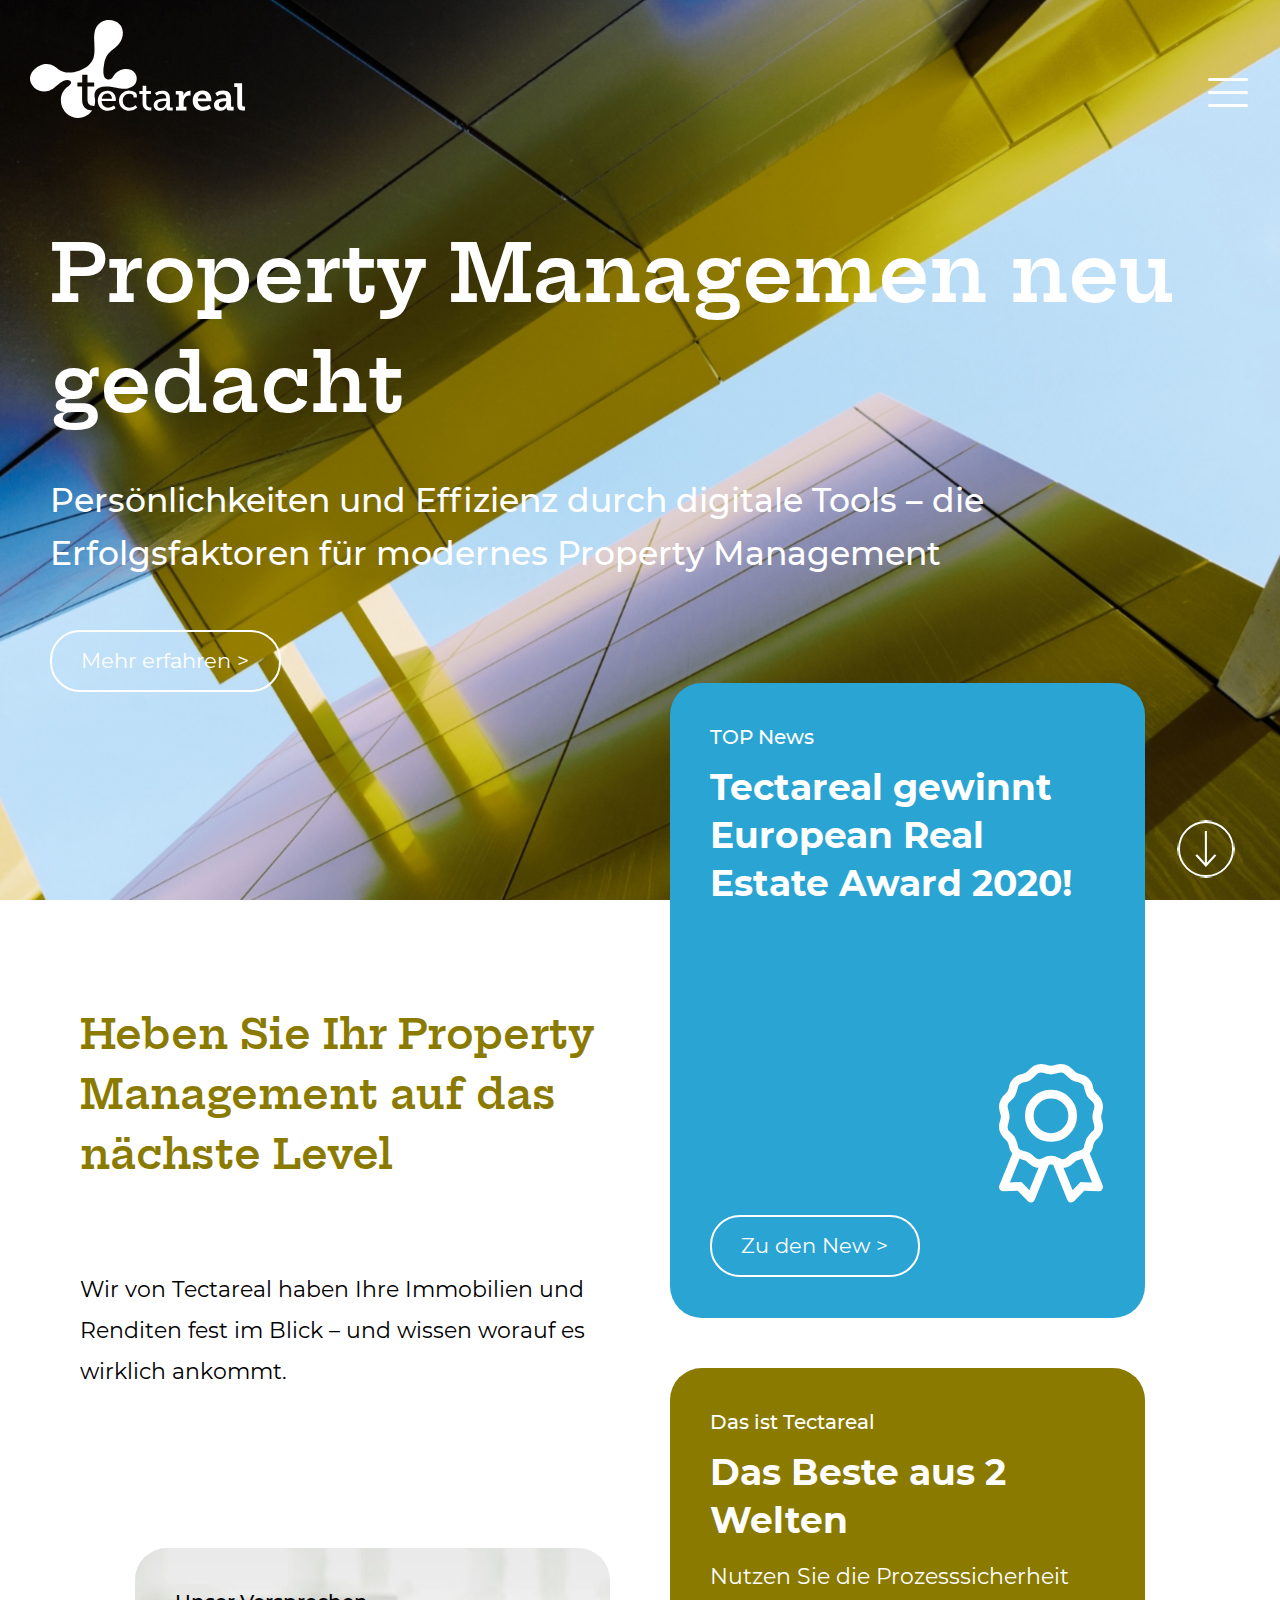
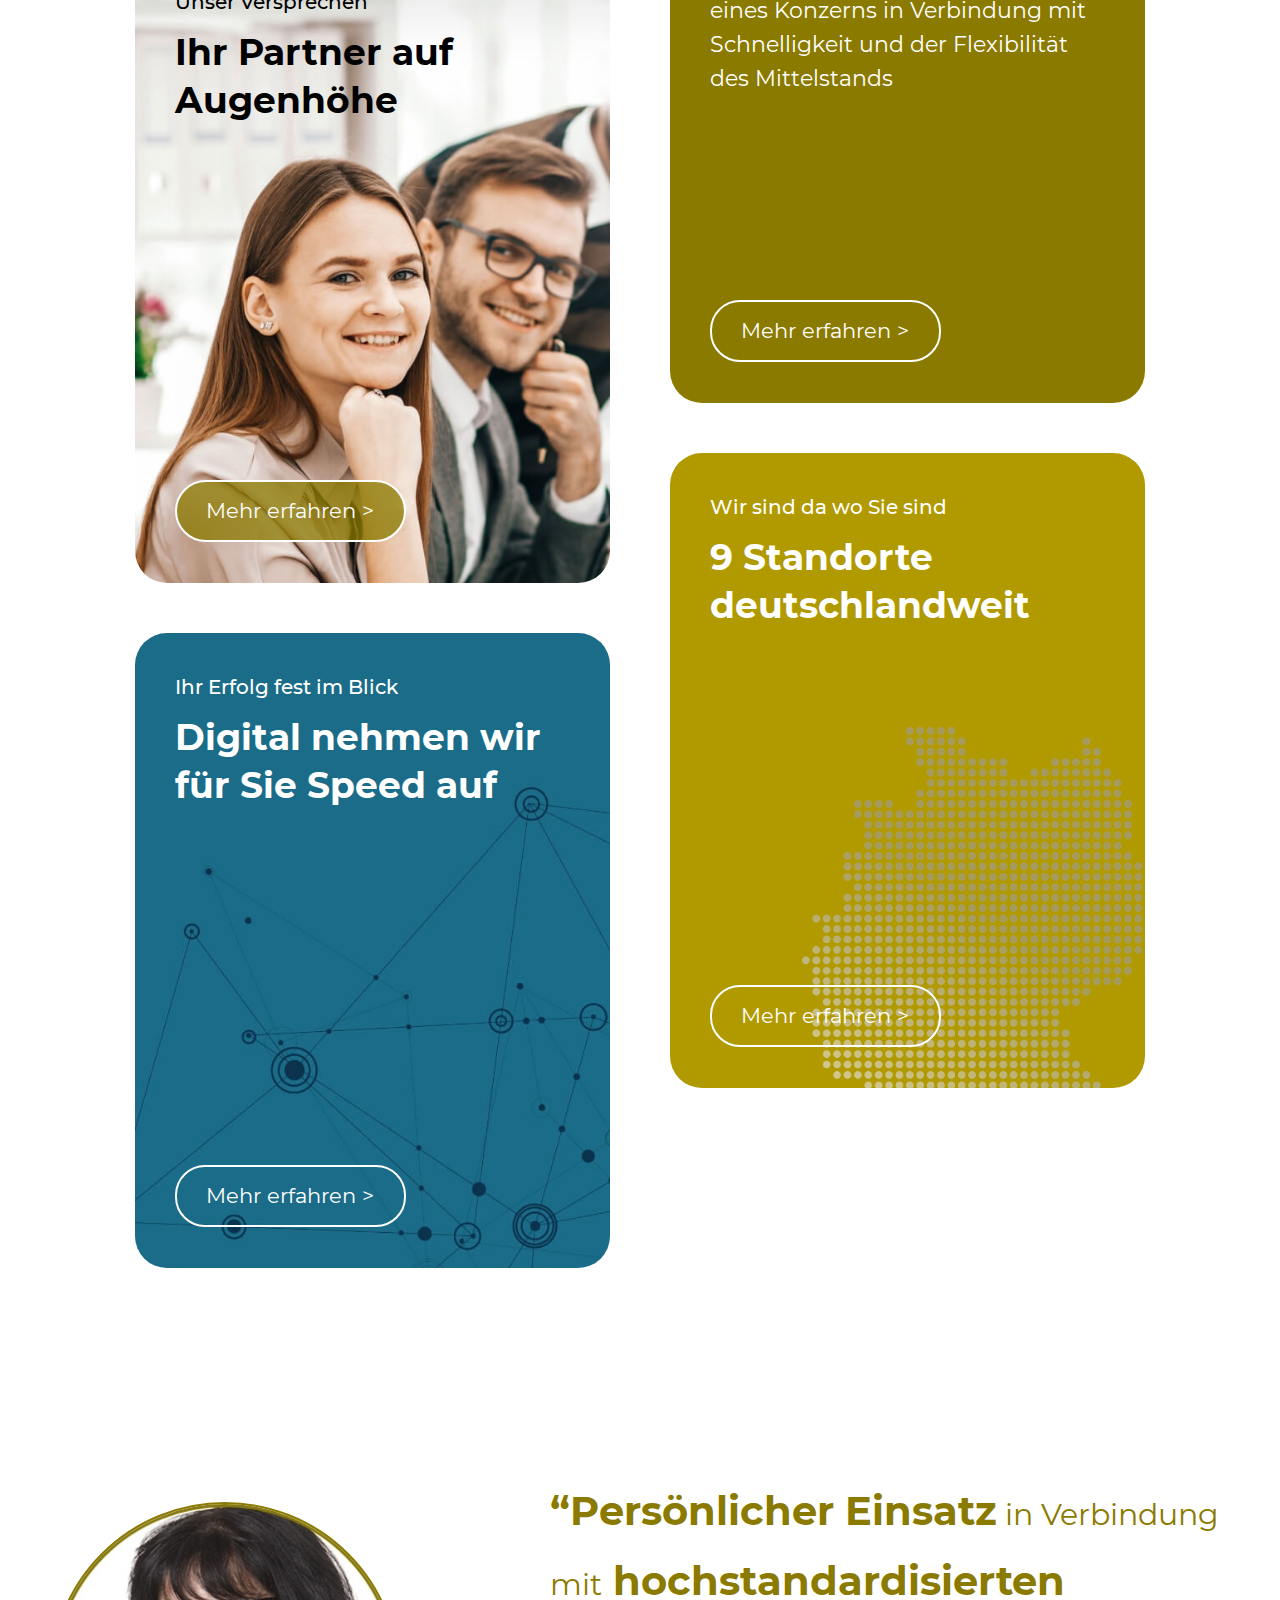
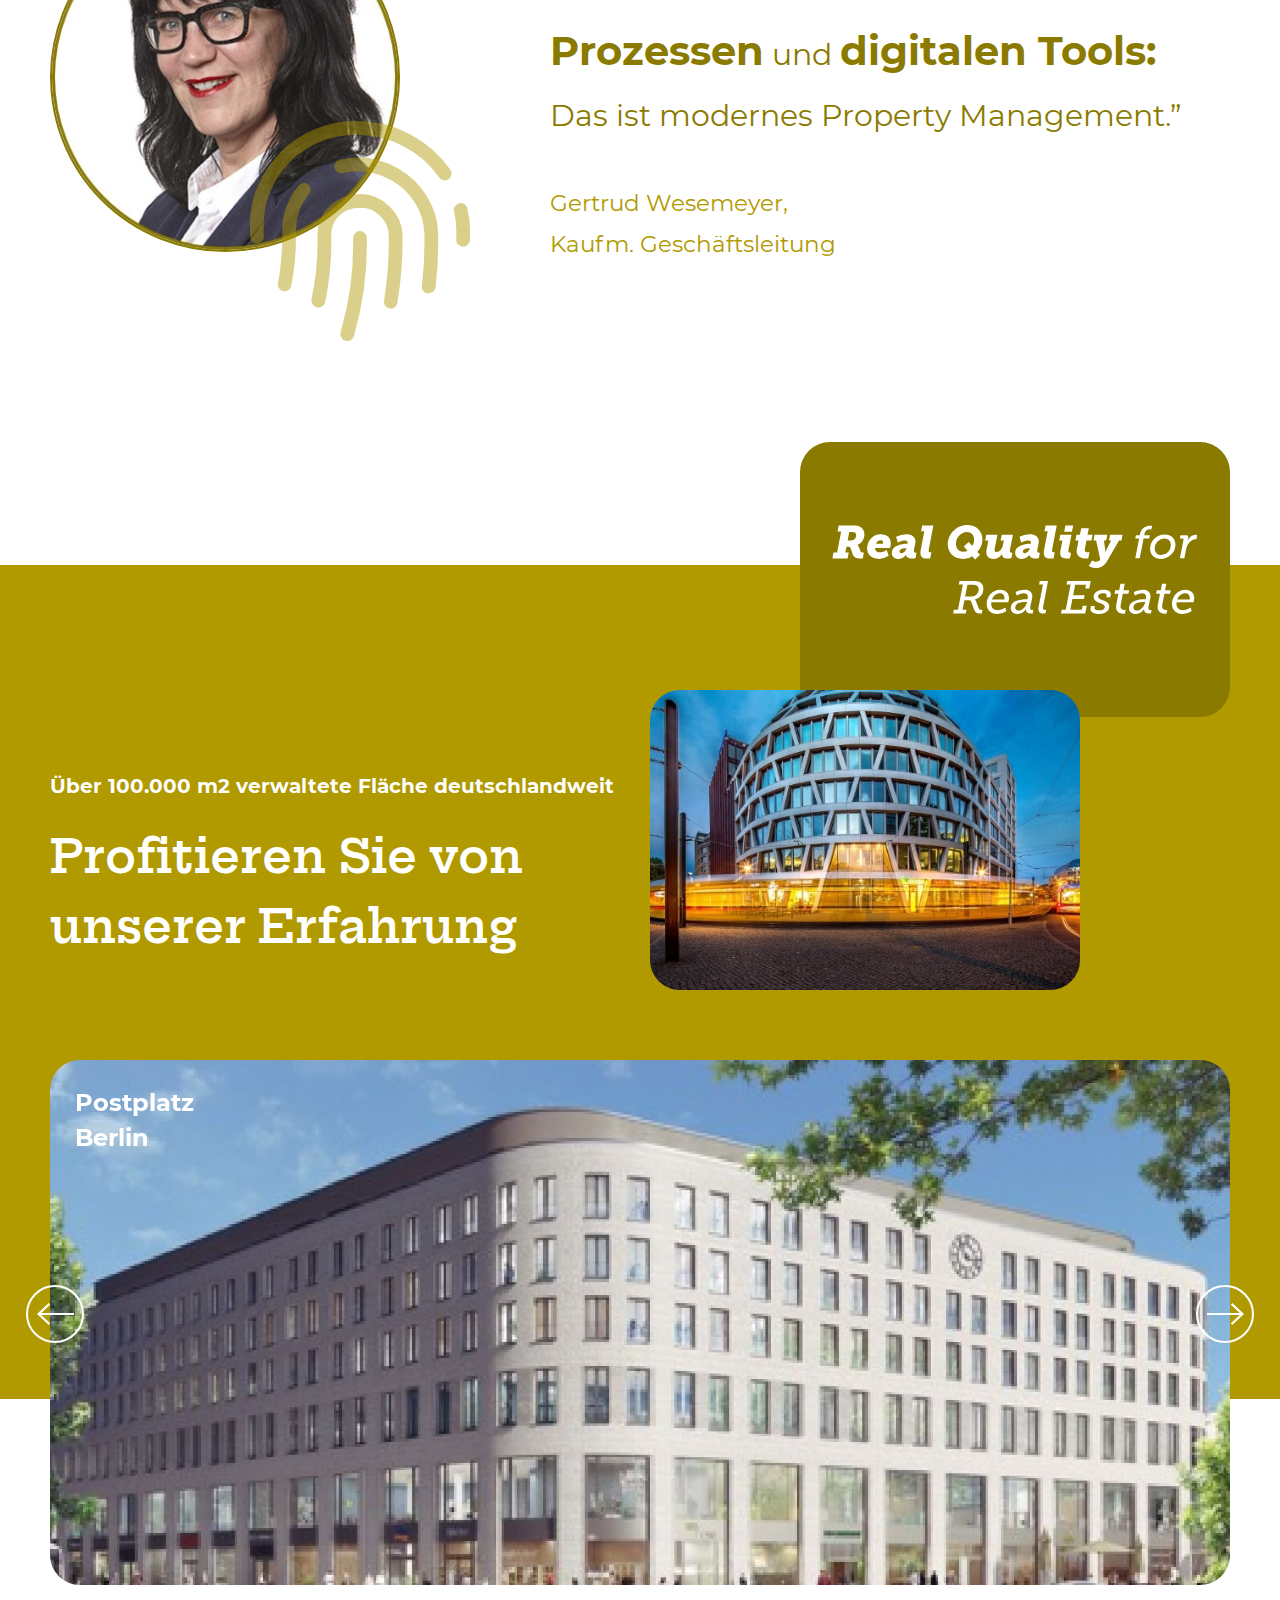
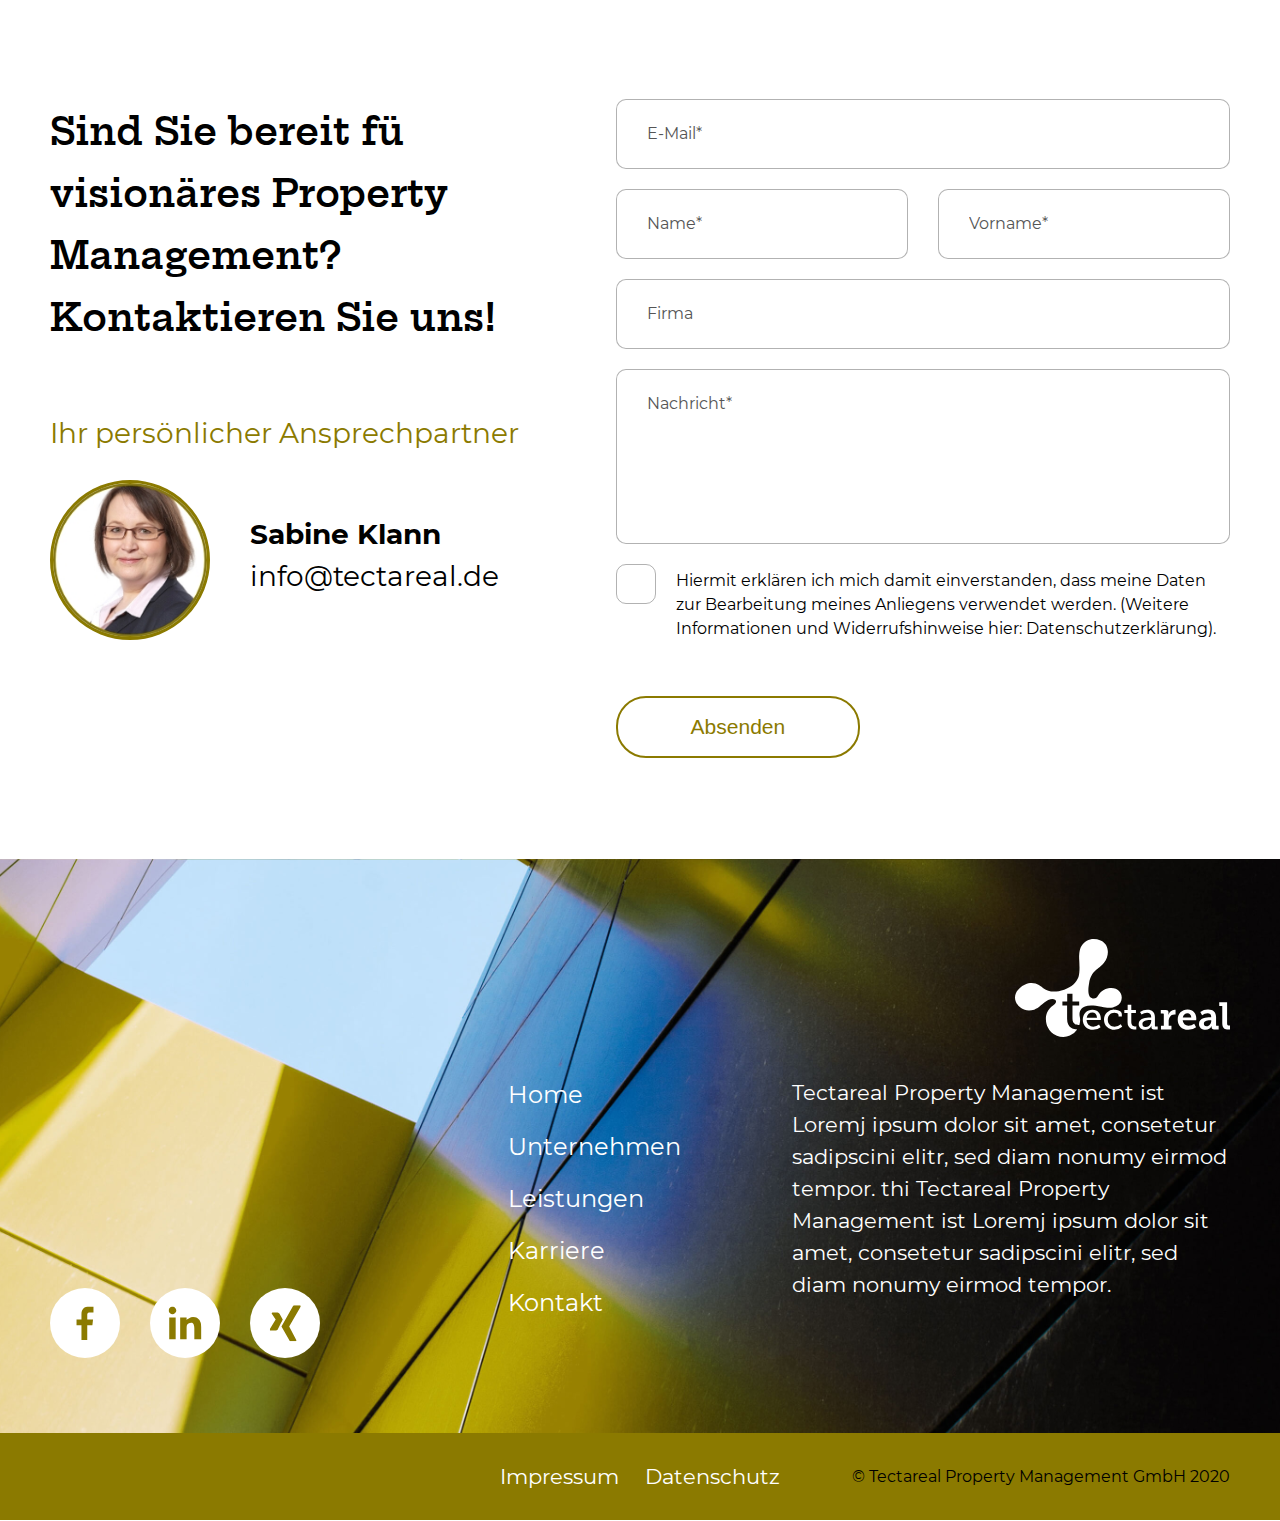
==== commit b2a0a11f: "LAncecafe" ====
--- a/index.html
+++ b/index.html
@@ -333,12 +333,12 @@
 							<h3>Ihr persönlicher Ansprechpartner</h3>
 							<div class="manager_article">
 								<div>
-									<div class="photo_box_3" style="background-image: url(img/foerstner.jpg);">
+									<div class="photo_box_3" style="background-image: url(img/klann_sabine.jpg);">
 										<!-- <img src="img/foerstner.jpg" alt="" /> -->
 									</div>
 								</div>
 								<div>
-									<h3>Lena Förster</h3>
+									<h3>Sabine Klann</h3>
 									<p><a href="mailto:info@tectareal.de">info@tectareal.de</a></p>
 								</div>
 							</div>
@@ -348,21 +348,21 @@
 						<div class="form_wrapp">
 							<form>
 								<div class="input_wrapp">
-									<input type="email" placeholder="E-Mail" />
+									<input type="email" placeholder="E-Mail*" />
 								</div>
 								<div class="form_two_cols">
 									<div class="input_wrapp">
-										<input type="text" placeholder="Name" />
+										<input type="text" placeholder="Name*" />
 									</div>
 									<div class="input_wrapp">
-										<input type="text" placeholder="Vorname" />
+										<input type="text" placeholder="Vorname*" />
 									</div>
 								</div>
 								<div class="input_wrapp">
 									<input type="text" placeholder="Firma" />
 								</div>
 								<div class="input_wrapp">
-									<textarea placeholder="Nachricht"></textarea>
+									<textarea placeholder="Nachricht*"></textarea>
 								</div>
 								<div class="checkbox_wrapp">
 									<label class="checkbox"><input type="checkbox" name="#" />Hiermit erklären ich mich damit einverstanden, dass meine Daten zur Bearbeitung meines Anliegens verwendet werden. (Weitere Informationen und Widerrufshinweise hier: Datenschutzerklärung).</label>
--- a/style.css
+++ b/style.css
@@ -688,6 +688,7 @@
 
 .inner_nav_box {
     height: auto;
+    max-height: 100vh;
 }
 
 .header_templ_wrapp {
@@ -868,6 +869,30 @@
     background-position: center;
     -webkit-border-radius: 50%;
     border-radius: 50%;
+    -webkit-transition-property: transform;
+    -webkit-transition-duration: .3s;
+    -webkit-transition-timing-function: ease;
+
+    -moz-transition-property: transform;
+    -moz-transition-duration: .3s;
+    -moz-transition-timing-function: ease;
+
+    -ms-transition-property: transform;
+    -ms-transition-duration: .3s;
+    -ms-transition-timing-function: ease;
+
+    -o-transition-property: transform;
+    -o-transition-duration: .3s;
+    -o-transition-timing-function: ease;
+
+    transition-property: transform;
+    transition-duration: .3s;
+    transition-timing-function: ease;
+}
+
+.dropdown_btn.active {
+    -webkit-transform: rotate(-180deg);
+    transform: rotate(-180deg);
 }
 
 .naim_nav li .dropdown_btn {
@@ -1675,7 +1700,7 @@
 .slider_article {
     display: flex;
     display: -webkit-flex;
-    padding: 70px 0;
+    padding: 115px 0 70px 0;
 }
 
 .slider_article .left {
@@ -1695,7 +1720,7 @@
 .slider_article p {
     padding: 10px 0;
     font-weight: 600;
-    font-size: 24px;
+    font-size: 20px;
     line-height: 32px;
     color: #fff;
 }
@@ -1703,8 +1728,8 @@
 .slider_article h2 {
     padding: 10px 0;
     font-weight: 600;
-    font-size: 52px;
-    line-height: 72px;
+    font-size: 46px;
+    line-height: 70px;
     color: #fff;
 }
 
@@ -1715,13 +1740,13 @@
 .photo_descript {
     width: 100%;
     max-width: 430px;
-    height: 300px;
+    height: 275px;
     -webkit-border-radius: 30px;
     -moz-border-radius: 30px;
     border-radius: 30px;
     background-color: #8B7A00;
     position: absolute;
-    top: -232px;
+    top: -248px;
     left: 30%;
 }
 
@@ -1729,10 +1754,10 @@
     display: block;
     width: auto;
     height: auto;
-    max-width: 75%;
-    max-height: 75%;
-    position: absolute;
-    top: 109px;
+    max-width: 85%;
+    max-height: 85%;
+    position: absolute;
+    top: 83px;
     left: 50%;
     -webkit-transform: translate(-50%, 0);
     -moz-transform: translate(-50%, 0);
@@ -1873,7 +1898,7 @@
 .manager_article {
     display: flex;
     display: -webkit-flex;
-    padding: 27px 0;
+    padding: 22px 0;
 }
 
 .manager_article > div:nth-child(1) {
@@ -2136,6 +2161,13 @@
     width: calc(100% - 130px);
 }
 
+.thumb_1 > div:nth-child(1) img {
+    display: block;
+    width: auto;
+    height: auto;
+    max-width: 100%;
+}
+
 .thumb_1_header {
     padding-bottom: 20px;
 }
@@ -2162,9 +2194,10 @@
 
 .slider_2_wrapp {
     padding-bottom: 30px;
-}
-
-.tab_slider_wrapp {
+    position: relative;
+}
+
+.slider_2_bg {
     -webkit-transition-property: background;
     -webkit-transition-duration: .3s;
     -webkit-transition-timing-function: ease;
@@ -2186,36 +2219,152 @@
     transition-timing-function: ease;
 }
 
-.slider_2_cols {
+.slider_2_wrapp .slider_2_bg {
+    width: 100%;
+    height: calc(100% - 50px);
+    position: absolute;
+    bottom: 0;
+    left: 0;
+}
+
+.slider_2_wrapp .slider_nav_wrapp {
+    width: 100%;
+    position: absolute;
+    top: 0;
+    left: 0;
+    z-index: 2;
+}
+
+.slider_nav {
     display: flex;
     display: -webkit-flex;
-    position: relative;
-    padding-bottom: 80px;
-}
-
-.slider_2_cols .left {
+    flex-wrap: wrap;
+    -webkit-flex-wrap: wrap;
+    /*width: calc(100% - 500px);*/
+    margin: 0 -15px;
+}
+
+.slider_nav_sl_2 {
+    margin: 70px -15px 0 485px;
+}
+
+.slider_nav li {
+    padding: 0 15px;
+    line-height: 1;
+    position: relative;
+}
+
+.slider_nav li:after {
+    content: "";
+    width: 1px;
+    height: 17px;
+    background: #fff;
+    position: absolute;
+    top: 5px;
+    right: 0;
+}
+
+.slider_nav.white li:after {
+    background: #fff;
+}
+
+.slider_nav li:last-child:after {
+    display: none;
+}
+
+.slider_nav li a {
+    display: inline-block;
+    vertical-align: top;
+    position: relative;
+    padding: 5px 0;
+    font-size: 17px;
+    line-height: 20px;
+    color: #fff;
+}
+
+.slider_nav li a:before {
+    width: 0;
+    height: 1px;
+    background-color: #fff;
+    content: "";
+    position: absolute;
+    top: 0;
+    left: 0;
+    opacity: 0;
+    -webkit-transition-property: opacity, width;
+    -webkit-transition-duration: .3s;
+    -webkit-transition-timing-function: ease;
+
+    -moz-transition-property: opacity, width;
+    -moz-transition-duration: .3s;
+    -moz-transition-timing-function: ease;
+
+    -ms-transition-property: opacity, width;
+    -ms-transition-duration: .3s;
+    -ms-transition-timing-function: ease;
+
+    -o-transition-property: opacity, width;
+    -o-transition-duration: .3s;
+    -o-transition-timing-function: ease;
+
+    transition-property: opacity, width;
+    transition-duration: .3s;
+    transition-timing-function: ease;
+}
+
+.slider_nav li a:link:before,
+.slider_nav li a:visited:before {
+    width: 0;
+    opacity: 0;
+}
+
+.slider_nav li a.active:before,
+.slider_nav li a:active:before {
+    width: 100%;
+    opacity: 1;
+}
+
+.slider_nav li a:hover:before {
+    width: 100%;
+    opacity: 1;
+}
+
+.slide_2 {
+    padding-top: 130px;
+}
+
+.slide_2_templ {
+    display: flex;
+    display: -webkit-flex;
+    position: relative;
+    padding-bottom: 50px;
+}
+
+.slide_2_templ .left {
     width: 500px;
     padding-top: 50px;
-}
-
-.slider_2_cols .right {
+    position: relative;
+}
+
+.slide_2_templ .right {
     width: calc(100% - 500px);
     padding: 40px 6% 10px 0;
 }
 
-.slider_2_cols .slick-arrow {
+/*.slider_2_wrapp .slick-arrow {
     margin-top: -50px;
-}
+    z-index: 3;
+}*/
 
 .slider_2_images {
     position: relative;
 }
 
 .slide_2_image {
-    display: none;
-    position: absolute;
+    /*display: none;*/
+/*    position: absolute;
     top: 0;
-    left: 0;
+    left: 0;*/
 }
 
 .slide_2_image .img_wrapp {
@@ -2223,7 +2372,7 @@
     width: 300px;
 }
 
-.slide_2_image:nth-child(1) .img_wrapp:before {
+.slide_2_image_1 .img_wrapp:before {
     display: block;
     content: "";
     width: auto;
@@ -2238,7 +2387,7 @@
     border-radius: 30px;
 }
 
-.slide_2_image:nth-child(1) .img_wrapp:after {
+.slide_2_image_1 .img_wrapp:after {
     display: block;
     content: "";
     width: auto;
@@ -2253,7 +2402,7 @@
     border-radius: 30px;
 }
 
-.slide_2_image:nth-child(2) .img_wrapp:before {
+.slide_2_image_2 .img_wrapp:before {
     display: block;
     content: "";
     width: auto;
@@ -2268,7 +2417,7 @@
     border-radius: 30px;
 }
 
-.slide_2_image:nth-child(2) .img_wrapp:after {
+.slide_2_image_2 .img_wrapp:after {
     display: block;
     content: "";
     width: auto;
@@ -2283,7 +2432,7 @@
     border-radius: 30px;
 }
 
-.slide_2_image:nth-child(3) .img_wrapp:before {
+.slide_2_image_3 .img_wrapp:before {
     display: block;
     content: "";
     width: auto;
@@ -2298,7 +2447,7 @@
     border-radius: 30px;
 }
 
-.slide_2_image:nth-child(3) .img_wrapp:after {
+.slide_2_image_3 .img_wrapp:after {
     display: block;
     content: "";
     width: auto;
@@ -2321,6 +2470,8 @@
     -webkit-border-radius: 30px;
     border-radius: 30px;
     z-index: 2;
+    background-position: center;
+    background-size: cover;
 }
 
 .slide_2_image .img_box img {
@@ -2337,117 +2488,6 @@
     transform: translate(-50%, -50%);
 }
 
-.slider_nav_wrapp {
-    display: flex;
-    display: -webkit-flex;
-    justify-content: flex-end;
-    -webkit-justify-content: flex-end;
-    padding: 20px 0 30px 0;
-    position: relative;
-}
-
-.slider_nav {
-    display: flex;
-    display: -webkit-flex;
-    flex-wrap: wrap;
-    -webkit-flex-wrap: wrap;
-    width: calc(100% - 470px);
-    margin: 0 -15px;
-}
-
-.slider_nav li {
-    padding: 0 15px;
-    line-height: 1;
-    position: relative;
-}
-
-.slider_nav li:after {
-    content: "";
-    width: 1px;
-    height: 17px;
-    background: #fff;
-    position: absolute;
-    top: 5px;
-    right: 0;
-}
-
-.slider_nav.white li:after {
-    background: #fff;
-}
-
-.slider_nav li:last-child:after {
-    display: none;
-}
-
-.slider_nav li a {
-    display: inline-block;
-    vertical-align: top;
-    position: relative;
-    padding: 5px 0;
-    font-size: 17px;
-    line-height: 20px;
-    color: #fff;
-}
-
-.slider_nav li a:before {
-    width: 0;
-    height: 1px;
-    background-color: #fff;
-    content: "";
-    position: absolute;
-    top: 0;
-    left: 0;
-    opacity: 0;
-    -webkit-transition-property: opacity, width;
-    -webkit-transition-duration: .3s;
-    -webkit-transition-timing-function: ease;
-
-    -moz-transition-property: opacity, width;
-    -moz-transition-duration: .3s;
-    -moz-transition-timing-function: ease;
-
-    -ms-transition-property: opacity, width;
-    -ms-transition-duration: .3s;
-    -ms-transition-timing-function: ease;
-
-    -o-transition-property: opacity, width;
-    -o-transition-duration: .3s;
-    -o-transition-timing-function: ease;
-
-    transition-property: opacity, width;
-    transition-duration: .3s;
-    transition-timing-function: ease;
-}
-
-.slider_nav li a:link:before,
-.slider_nav li a:visited:before {
-    width: 0;
-    opacity: 0;
-}
-
-.slider_nav li a.active:before,
-.slider_nav li a:active:before {
-    width: 100%;
-    opacity: 1;
-}
-
-.slider_nav li a:hover:before {
-    width: 100%;
-    opacity: 1;
-}
-
-.slider_2 {
-
-}
-
-.slide {
-
-}
-
-.slide_2_header {
-
-}
-
 .slide_2_header p {
     color: #fff;
     font-size: 19px;
@@ -2468,15 +2508,28 @@
     color: #fff;
 }
 
-.sider_2_arrows {
+.slider_2_arrows {
+    width: 100%;
+    position: absolute;
+    top: 50%;
+    left: 0;
     height: 0;
+    z-index: 3;
+}
+
+.slider_2_arrows > .row {
+    position: relative;
+}
+
+.slider_2_arrows > .row .slick-arrow {
+    margin-top: 10px;
 }
 
 .sider_2_controls {
     height: 0;
     width: 100%;
     position: absolute;
-    bottom: 40px;
+    bottom: 70px;
     left: 0;
 }
 
@@ -2537,7 +2590,8 @@
 }
 
 .map_article_content p {
-    padding: 30px 0;
+    /*padding: 30px 0;*/
+    padding: 0;
 }
 
 .map_article_content ul {
@@ -2545,8 +2599,9 @@
 }
 
 .map_article_content ul li {
-    padding-left: 30px;
-    position: relative;
+    position: relative;
+    line-height: 33px;
+    padding: 5px 0 5px 30px;
 }
 
 .map_article_content ul li:before {
@@ -2558,7 +2613,7 @@
     -webkit-border-radius: 50%;
     border-radius: 50%;
     position: absolute;
-    top: 13px;
+    top: 17px;
     left: 0;
 }
 
@@ -2745,8 +2800,8 @@
 }
 
 .facts_templ .col {
-    width: 33.33%;
-    padding: 20px 0;
+    width: 25%;
+    padding: 20px 10px;
     position: relative;
     display: flex;
     display: -webkit-flex;
@@ -2754,6 +2809,14 @@
     -webkit-justify-content: center;
 }
 
+.facts_templ .col:nth-child(1) {
+    padding-left: 0;
+}
+
+.facts_templ .col:nth-child(2) {
+    padding-right: 0;
+}
+
 .facts_templ .col:after {
     content: "";
     width: 2px;
@@ -2766,14 +2829,6 @@
 
 .facts_templ .col:last-child:after {
     display: none;
-}
-
-.facts_templ .col {
-
-}
-
-.facts_templ .col {
-
 }
 
 .facts_templ * {
@@ -2803,6 +2858,7 @@
 
 .logos_nav_items li {
     width: 33.33%;
+    padding: 0 25px;
     text-align: center;
 }
 
@@ -2818,7 +2874,7 @@
     margin: 0 auto;
 }
 
-.logos_nav_items li a:after {
+/*.logos_nav_items li a:after {
     display: block;
     content: "";
     width: 0;
@@ -2835,6 +2891,25 @@
 
 .logos_nav_items li a.active:after {
     opacity: 1;
+}*/
+
+.logos_nav_wrapp {
+    position: relative;
+}
+
+.logos_tr {
+    display: block;
+    width: 0;
+    height: 0;
+    border-style: solid;
+    border-width: 0 25.5px 26px 25.5px;
+    border-color: transparent transparent #E3E4E4 transparent;
+    position: absolute;
+    bottom: -1px;
+    left: 0;
+    /*margin-left: -38px;*/
+    /*margin-left: -25.5px;*/
+    /*transform: translate(-50px, 0);*/
 }
 
 .logo_box img {
@@ -2861,6 +2936,7 @@
 
 .slider_nav_3 {
     width: 100%;
+    margin: 0 -15px;
     padding: 20px 0;
     position: relative;
 }
@@ -2875,10 +2951,6 @@
     opacity: 0;
 }
 
-.slider_nav_3 li {
-
-}
-
 .slider_nav_3 li a {
     color: #000;
 }
@@ -2919,10 +2991,6 @@
 
 .slide_3 {
     padding: 30px 0 20px 0;
-}
-
-.slide_3_header {
-
 }
 
 .slide_3_header h2 {
@@ -3082,7 +3150,8 @@
 }
 
 .person_item .photo_box {
-    margin-bottom: 20px;
+    /*margin-bottom: 20px;*/
+    margin: 0 auto 20px auto;
     position: relative;
 }
 
@@ -3113,6 +3182,14 @@
     top: 0;
     left: 0;
     z-index: -1;
+}
+
+.slider_4_bg {
+    width: 100%;
+    height: 100%;
+    position: absolute;
+    top: 0;
+    left: 0;
 }
 
 .slider_4 {
@@ -3287,6 +3364,10 @@
 
 .sect_3_lp {
     padding: 0;
+}
+
+.logos_nav_wrapp {
+    position: relative;
 }
 
 .logos_nav_items_2 {
--- a/responsive.css
+++ b/responsive.css
@@ -8,6 +8,34 @@
 	    right: -24px;
 	}
 
+	.slider_2_arrows .slick-prev {
+	    left: -24px;
+	}
+
+	.slider_2_arrows .slick-next {
+	    right: -24px;
+	}
+
+	.slider_3_arrows .slick-prev {
+	    left: -24px;
+	}
+
+	.slider_3_arrows .slick-next {
+	    right: -24px;
+	}
+
+	.slider_3_arrows .slick-arrow {
+	    top: 12px;
+	}
+
+	.slider_4_arrows .slick-prev {
+	    left: 10px;
+	}
+
+	.slider_4_arrows .slick-next {
+	    right: 10px;
+	}
+
 }
 
 @media only screen and (max-width: 1400px) {
@@ -23,6 +51,26 @@
 	}
 
 /*-- /Header --*/
+
+/*-- Section 4 - Unhernehmen Page --*/
+
+.map_section .left {
+    width: calc(100% - 550px);
+    padding-right: 2%;
+}
+
+.map_section .right {
+    width: 550px;
+}
+
+.map_wrapp {
+    position: relative;
+    transform: scale(.8);
+	top: -77px;
+	right: -10px;  
+}
+
+/*-- /Section 4 - Unhernehmen Page --*/
 
 }
 
@@ -48,6 +96,26 @@
 	}
 
 	/*-- /Section 4 - Main Page --*/
+
+	/*-- Section 3 - Unhernehmen Page --*/
+
+	.slider_2_arrows .slick-prev {
+	    left: 10px;
+	}
+
+	.slider_2_arrows .slick-next {
+	    right: 10px;
+	}
+
+	/*-- /Section 3 - Unhernehmen Page --*/
+
+	/*-- Section 2 -Leistungen  Page --*/
+
+	.thumb_2 {
+	    width: calc(50% - 20px);
+	}
+
+	/*-- /Section 2 - Leistungen Page --*/
 
 }
 
@@ -155,6 +223,66 @@
 
 /*-- /Section 4 - Main Page --*/
 
+/*-- Section 2 - Unhernehmen Page --*/
+
+.sect_2_up {
+    padding: 90px 0 20px 0;
+}
+
+/*-- /Section 2 - Unhernehmen Page --*/
+
+/*-- Section 3 - Unhernehmen Page --*/
+
+.slide_2_image {
+    transform: scale(.7);
+    top: -65px;
+    position: relative;
+}
+
+.slider_2_wrapp .slider_2_bg {
+    height: calc(100% - 89px);
+}
+
+.slide_2_templ {
+    padding-bottom: 1px;
+}
+
+.slide_2_templ .left {
+    width: 400px;
+}
+
+.slide_2_templ .right {
+    width: calc(100% - 400px);
+}
+
+.slider_nav_sl_2 {
+    margin: 100px -15px 0 385px;
+}
+
+.slide_2_header h2 {
+    font-size: 30px;
+    line-height: 46px;
+}
+
+.slide_2_content p {
+    font-size: 18px;
+    line-height: 1.5;
+}
+
+/*-- /Section 3 - Unhernehmen Page --*/
+
+/*-- Footer --*/
+
+.footer_bootom > div:nth-child(1) {
+    width: 35%;
+}
+
+.footer_bootom > div:nth-child(2) {
+    width: 65%;
+}
+
+/*-- /Footer --*/
+
 }
 
 @media only screen and (max-width: 1124px) {
@@ -246,6 +374,12 @@
 }
 
 .olive_pill {
+    padding: 14px 20px 14px 20px;
+    font-size: 18px;
+    line-height: 23px;
+}
+
+.olive_pill_3 {
     padding: 14px 20px 14px 20px;
     font-size: 18px;
     line-height: 23px;
@@ -290,7 +424,22 @@
     line-height: 23px;
 }
 
+.olive_pill_2 {
+	min-width: 180px;
+    padding: 14px 20px 14px 20px;
+    font-size: 18px;
+    line-height: 23px;
+}
+
 /*-- /Section 5 - Main Page --*/
+
+/*-- Section 4 - Unhernehmen Page --*/
+
+.sect_4_up {
+    padding-top: 80px;
+}
+
+/*-- /Section 4 - Unhernehmen Page --*/
 
 /*-- Footer --*/
 
@@ -320,6 +469,10 @@
 
 @media only screen and (max-width: 1024px) {
 
+.row_2 {
+	padding: 0 30px;
+}
+
 /*-- Header --*/
 
 .logo_resp {
@@ -333,10 +486,6 @@
 /*-- /Header --*/
 
 /*-- Section 3 - Main Page --*/
-
-/*	.person_article {
-	    margin: 30px 0 80px 0;
-	}*/
 
 	.person_article {
 	    margin: 60px 0 100px 0;
@@ -432,6 +581,187 @@
 
 /*-- /Section 5 - Main Page --*/
 
+/*-- Section 3 - Unhernehmen Page --*/
+
+.slide_2 {
+    padding-top: 40px;
+}
+
+.slide_2_templ .left {
+    width: 330px;
+}
+
+.slide_2_templ .right {
+    width: calc(100% - 330px);
+    padding: 72px 5% 10px 0;
+}
+
+.slider_2_wrapp .slider_2_bg {
+    height: calc(100% - 40px);
+}
+
+.slider_nav_sl_2 {
+    margin: 55px -15px 0 315px;
+}
+
+.slider_nav li a {
+    font-size: 14px;
+    line-height: 15px;
+}
+
+.slide_2_image {
+    transform: scale(.6);
+    top: -63px;
+    left: -31px;
+}
+
+.slide_2_header h2 {
+    font-size: 25px;
+    line-height: 37px;
+}
+
+.slide_2_content {
+    padding: 20px 0;
+}
+
+.slide_2_content p {
+    font-size: 16px;
+}
+
+/*-- /Section 3 - Unhernehmen Page --*/
+
+/*-- Section 4 - Unhernehmen Page --*/
+
+.sect_4_up {
+    padding-top: 35px;
+}
+
+.map_section {
+     margin-bottom: 20px;
+}
+
+.map_section .left {
+    width: calc(100% - 455px);
+    padding-right: 2%;
+}
+
+.map_section .right {
+    width: 455px;
+    min-height: 570px;
+    position: relative;
+}
+
+.map_wrapp {
+    position: absolute;
+    transform: scale(.7);
+	top: -132px;
+    right: -89px;
+}
+
+.map_article_header h4 {
+    font-size: 20px;
+}
+
+.map_article_header h2 {
+	font-size: 36px;
+    line-height: 47px;
+}
+
+.map_article_content {
+    padding: 15px 0 0 0;
+}
+
+.map_article_content p {
+    font-size: 19px;
+    line-height: 27px;
+}
+
+.map_article_content ul {
+    padding: 20px 0;
+}
+
+.map_article_content ul li {
+    position: relative;
+    line-height: 28px;
+    font-size: 18px;
+    padding: 5px 0 5px 30px;
+}
+
+.map_article_content ul li:before {
+    top: 14px;
+}
+
+/*-- /Section 4 - Unhernehmen Page --*/
+
+/*-- Section 5 - Unhernehmen Page --*/
+
+.facts_templ h3 {
+	font-size: 22px;
+    line-height: 32px;
+}
+
+.facts_templ p {
+    font-size: 17px;
+    line-height: 22px;
+}
+
+/*-- /Section 5 - Unhernehmen Page --*/
+
+/*-- Section 6 - Unhernehmen Page --*/
+
+.logo_box {
+    min-height: 192px;
+}
+
+.slide_3_header h2 {
+	padding: 5px 0;
+    font-size: 38px;
+    line-height: 49px;
+}
+
+.slide_3_header h4 {
+    padding: 5px 0;
+    font-size: 21px;
+}
+
+.slide_3_content {
+    padding: 10px 0;
+}
+
+/*-- /Section 6 - Unhernehmen Page --*/
+
+/*-- Section 7 - Unhernehmen Page --*/
+
+.info_box p {
+    padding-bottom: 20px;
+   	font-size: 20px;
+    line-height: 30px;
+}
+
+.photos_nav {
+    max-width: 642px;
+    margin: 0 auto;
+}
+
+.person_item p {
+	font-size: 20px;
+    line-height: 27px;
+}
+
+/*-- /Section 7 - Unhernehmen Page --*/
+
+/*-- Section 3 - Leistungen Page --*/
+
+.logos_nav_items_2 {
+    margin-top: 20px;
+}
+
+.logos_nav_items_2 li {
+    width: 33.33%;
+}
+
+/*-- /Section 3 - Leistungen Page --*/
+
 }
 
 
@@ -585,6 +915,204 @@
 
 /*-- /Section 5 - Main Page --*/
 
+/*-- Section 2 - Unhernehmen Page --*/
+
+.sect_2_up {
+    padding: 70px 0;
+}
+
+h2 {
+    font-size: 33px;
+    line-height: 44px;
+}
+
+p {
+    font-size: 21px;
+    line-height: 33px;
+}
+
+.thumbnails_1 {
+    margin: 20px 0;
+}
+
+.thumb_1 {
+	width: 100%;
+    padding: 30px 0;
+}
+
+/*-- /Section 2 - Unhernehmen Page --*/
+
+/*-- Section 3 - Unhernehmen Page --*/
+
+.slider_2_bg {
+	display: none;
+}
+
+.slider_2_wrapp .slider_nav_wrapp {
+	display: none;
+}
+
+.slide_2_image {
+    transform: scale(.5);
+    top: 3px;
+    left: -49px;
+}
+
+.slide_2_templ .left {
+    width: 280px;
+    padding-top: 0;
+}
+
+.slide_2_templ .right {
+    width: calc(100% - 280px);
+    padding: 30px 0 10px 0;
+}
+
+.slide_2_2 * {
+	color: #000 !important;
+}
+
+.slide_2_2 h2 {
+    color: #8B7A00 !important;
+}
+
+.slide_2_image_2 .img_wrapp:after {
+    width: 100vw;
+}
+
+.slide_2_image_3 .img_wrapp:after {
+    width: 100vw;
+}
+
+.slide_2_1:nth-child(1) {
+    background: #29A4D3;
+}
+
+.slide_2_2:nth-child(2) {
+    background: #fff;
+}
+
+.slide_2_3:nth-child(3) {
+    background: #B19900;
+}
+
+/*-- /Section 3 - Unhernehmen Page --*/
+
+/*-- Section 4 - Unhernehmen Page --*/
+
+.sect_4_up {
+    padding-top: 10px;
+}
+
+.map_article_header h2 {
+    font-size: 30px;
+    line-height: 35px;
+}
+
+.map_article_header h4 {
+    font-size: 15px;
+    line-height: 25px;
+}
+
+.map_article_content p {
+    font-size: 17px;
+    line-height: 24px;
+}
+
+.map_article_content ul li {
+	font-size: 15px;
+    line-height: 24px;    
+    padding: 5px 0 5px 22px;
+}
+
+.map_article_content ul li:before {
+	top: 13px;
+    width: 8px;
+    height: 8px;
+}
+
+.map_wrapp {
+    transform: scale(.5);
+    top: -193px;
+    right: -147px;
+}
+
+.map_section .left {
+    width: calc(100% - 350px);
+}
+
+.map_section .right {
+    width: 350px;
+    min-height: 430px;
+}
+
+/*-- /Section 4 - Unhernehmen Page --*/
+
+/*-- Section 6 - Unhernehmen Page --*/
+
+.sect_6_up {
+    padding: 60px 0 50px 0;
+}
+
+.logos_nav_items {
+    margin-top: 70px;
+}
+
+.logo_box {
+    min-height: 160px;
+}
+
+/*-- /Section 6 - Unhernehmen Page --*/
+
+/*-- Section 4 - Leistungen Page --*/
+
+.article_2 {
+    padding-left: 0;
+}
+
+.article_2 h2 {
+    font-size: 29px;
+    line-height: 40px;
+}
+
+.article_2 h4 {
+    font-size: 22px;
+    line-height: 32px;
+}
+
+/*-- /Section 4 - Leistungen Page --*/
+
+/*-- Section 5 - Leistungen Page --*/
+
+.article_3_wrapp {
+    padding: 60px 0 50px 0;
+}
+
+.article_3 {
+    padding-left: 150px;
+}
+
+.article_3:before {
+    width: 130px;
+    height: 130px;
+}
+
+.article_3_header {
+    padding-bottom: 10px;
+}
+
+.article_3_header h2 {
+	font-size: 37px;
+    line-height: 49px;
+}
+
+.article_3_content p {
+	font-size: 18px;
+    line-height: 34px;
+}
+
+/*-- /Section 5 - Leistungen Page --*/
+
 /*-- Footer --*/
 
 .footer_bg {
@@ -619,6 +1147,11 @@
 h1 {
     font-size: 46px;
     line-height: 60px;
+}
+
+p {
+    font-size: 19px;
+    line-height: 30px;
 }
 
 /*-- Header --*/
@@ -831,6 +1364,228 @@
 
 /*-- /Section 5 - Main Page --*/
 
+/*-- Section 2 - Unhernehmen Page --*/
+
+.thumb_1 > div:nth-child(1) {
+    width: 120px;
+}
+
+.thumb_1 > div:nth-child(2) {
+    width: calc(100% - 120px);
+}
+
+.thumb_1_header {
+    padding-bottom: 10px;
+}
+
+.thumb_1_header h3 {
+    padding: 2px 0;
+    font-size: 30px;
+}
+
+.thumb_1_content p {
+    font-size: 19px;
+    line-height: 31px;
+}
+
+/*-- /Section 2 - Unhernehmen Page --*/
+
+/*-- Section 4 - Unhernehmen Page --*/
+
+.map_section .left {
+    width: calc(100% - 266px);
+}
+
+.map_section .right {
+    width: 266px;
+    min-height: 330px;
+}
+
+.map_wrapp {
+    transform: scale(.4);
+    top: -232px;
+    right: -178px;
+}
+
+.map_article_header h4 {
+    font-size: 13px;
+    line-height: 21px;
+}
+
+.map_article_header h2 {
+    font-size: 23px;
+    line-height: 30px;
+}
+
+.map_article_content p {
+    font-size: 15px;
+    line-height: 20px;
+}
+
+.map_article_content ul {
+    padding: 7px 0;
+}
+
+.city_link p {
+	display: none;
+}
+
+/*-- /Section 4 - Unhernehmen Page --*/
+
+/*-- Section 6 - Unhernehmen Page --*/
+
+.sect_6_up {
+    padding-bottom: 24px;
+}
+
+.logo_box {
+    min-height: 130px;
+}
+
+.slider_3_arrows .slick-arrow {
+    top: 4px;
+}
+
+.slide_3_header h2 {
+    padding: 5px 0;
+    font-size: 29px;
+    line-height: 33px;
+}
+
+.slide_3_header h4 {
+    padding: 5px 0;
+    font-size: 18px;
+    line-height: 30px;
+}
+
+.slide_3_content h4 {
+    padding: 20px 0 10px 0;
+    font-size: 18px;
+    line-height: 30px;
+}
+
+.slide_3_content p {
+    font-size: 18px;
+    line-height: 28px;
+}
+
+.buttons_wrapp {
+    margin: 13px -20px;
+}
+
+.slide_3_content ul li {
+    font-size: 18px;
+    line-height: 28px;
+}
+
+.slide_3_content ul li:before {
+    top: 10px;
+}
+
+/*-- /Section 6 - Unhernehmen Page --*/
+
+/*-- Section 7 - Unhernehmen Page --*/
+
+.sect_7_up {
+    padding-top: 20px;
+}
+
+.info_box p {
+    padding-bottom: 10px;
+    font-size: 14px;
+    line-height: 24px;
+}
+
+.person_item p {
+    font-size: 14px;
+    line-height: 20px;
+}
+
+/*-- /Section 7 - Unhernehmen Page --*/
+
+/*-- Section 3 - Leistungen Page --*/
+
+.slider_nav_5_wrapp {
+	display: none;
+}
+
+.logo_box_2 p {
+    font-size: 16px;
+    line-height: 23px;
+}
+
+.slider_3_arrows {
+    position: relative;
+    top: -20px;
+}
+
+.slide_3 .slide_shape {
+	display: none;
+}
+
+.slide_3 {
+    padding: 10px 0 20px 0;
+}
+
+.slide_3_content iframe {
+    height: 330px;
+}
+
+.logo_box_2 {
+    padding: 0 10px 25px 10px;
+}
+
+.logo_box_2 .icon_box {
+    width: 90px;
+    height: 90px;
+    margin: 10px auto;
+}
+
+.logo_box_2 p {
+    font-size: 13px;
+    line-height: 19px;
+}
+
+/*-- /Section 3 - Leistungen Page --*/
+
+/*-- Section 5 - Leistungen Page --*/
+
+.article_3 {
+    padding-left: 0;
+}
+
+.article_3:before {
+    top: -35px;
+    left: auto;
+    right: 0;
+}
+
+.article_3_search:before {
+	background-image: url(img/search_resp.svg);
+}
+
+.article_3_header {
+    padding-right: 132px;
+}
+
+/*-- /Section 5 - Leistungen Page --*/
+
+/*-- Footer --*/
+
+.footer_bootom_row {
+    padding: 20px 0;
+}
+
+.footer_bootom > div:nth-child(1) {
+	display: none;
+}
+
+.footer_bootom > div:nth-child(2) {
+    width: 100%;
+}
+
+/*-- /Footer --*/
+
 }
 
 @media only screen and (max-width: 700px) {
@@ -868,6 +1623,86 @@
 }
 
 /*-- /Section 4 - Main Page --*/
+
+/*-- Section 5 - Unhernehmen Page --*/
+
+.facts_sect {
+    padding: 0 0 20px 0;
+}
+
+.facts_templ {
+    padding: 15px 0;
+}
+
+.facts_templ h3 {
+    font-size: 17px;
+    line-height: 27px;
+}
+
+.facts_templ p {
+    font-size: 13px;
+    line-height: 17px;
+}
+
+.facts_templ .col {
+    padding: 6px 10px;
+}
+
+/*-- /Section 5 - Unhernehmen Page --*/
+
+/*-- Section 6 - Unhernehmen Page --*/
+
+.slider_nav_3 {
+	display: none;
+}
+
+.slider_3_arrows .slick-arrow {
+	width: 20px;
+	height: 20px;
+	border: 1px solid #000;
+    top: 81px;
+}
+
+.slider_3_arrows .slick-arrow:before {
+    background-size: 8px;
+}
+
+.logos_nav_items li {
+    padding: 0 10px;
+}
+
+.logo_box {
+    min-height: 120px;
+}
+
+.slider_nav_3_wrapp {
+    padding-bottom: 0;
+}
+
+.logos_tr {
+    border-width: 0 15.5px 15px 15.5px;
+}
+
+/*-- /Section 6 - Unhernehmen Page --*/
+
+/*-- Section 2 -Leistungen  Page --*/
+
+.thumb_2_descript p {
+    font-size: 20px;
+    line-height: 25px;
+}
+
+.transparent_pill {
+    padding: 14px 20px 14px 20px;
+    font-size: 16px;
+    line-height: 21px;
+}
+
+.thumb_2_descript {
+    min-height: 111px;
+}
+
+/*-- /Section 2 -Leistungen  Page --*/
 
 /*-- Footer --*/
 
@@ -1042,6 +1877,371 @@
 
 /*-- /Section 4 - Main Page --*/
 
+/*-- Section 1 - Unhernehmen Page --*/
+
+.promo_sect_2 .bg_image:before {
+    background-image: url(img/tectareal_header_unternehmen_resp.jpg);
+}
+
+/*-- /Section 1 - Unhernehmen Page --*/
+
+/*-- Section 2 - Unhernehmen Page --*/
+
+.sect_2_up {
+    padding: 30px 0;
+}
+
+h2 {
+    font-size: 27px;
+    line-height: 37px;
+}
+
+p {
+    font-size: 14px;
+    line-height: 20px;
+}
+
+.info_box {
+    margin: 18px auto;
+}
+
+.thumbnails_1 {
+    margin: 10px 0;
+}
+
+.thumb_1 > div:nth-child(1) {
+    width: 70px;
+   	padding-right: 10px;
+}
+
+.thumb_1 > div:nth-child(2) {
+    width: calc(100% - 70px);
+}
+
+.thumb_1_header {
+    padding-bottom: 7px;
+}
+
+.thumb_1_header h3 {
+    padding: 0;
+    font-size: 18px;
+}
+
+.thumb_1_header p {
+    font-size: 12px;
+    line-height: 20px;
+}
+
+.thumb_1_content p {
+    font-size: 14px;
+    line-height: 24px;
+}
+
+/*-- /Section 2 - Unhernehmen Page --*/
+
+/*-- Section 3 - Unhernehmen Page --*/
+
+.slider_2_wrapp {
+    padding-top: 40px;
+}
+
+.slide_2 {
+    padding-top: 70px;
+}
+
+.slide_2_templ {
+	position: relative;
+}
+
+.slide_2_templ .left {
+    width: 170px;
+    position: absolute;
+    top: 0;
+    right: 0;
+}
+
+.slide_2_templ .right {
+    width: 100%;
+    padding: 50px 0 70px;
+}
+
+.slide_2_image {
+    transform: scale(1);
+}
+
+.slide_2_image .img_wrapp {
+    position: relative;
+    width: 170px;
+    height: 170px;
+}
+
+.slide_2_image .img_box {
+    width: 170px;
+    height: 170px;
+    -webkit-border-radius: 13px;
+    border-radius: 13px;
+}
+
+.slide_2_image_1 .img_wrapp:after {
+    width: 90px;
+    height: 130px;
+   	top: -12px;
+    right: -11px;
+    -webkit-border-radius: 13px;
+    border-radius: 13px;
+}
+
+.slide_2_image_1 .img_wrapp:before {
+    width: 180px;
+    height: 120px;
+    top: 63px;
+    left: -11px;
+    -webkit-border-radius: 13px;
+    border-radius: 13px;
+}
+
+.slide_2_image_1 {
+	top: -121px;
+    left: 0;
+}
+
+.slide_2_image_2 {
+    top: -127px;
+    left: 0;
+}
+
+.slide_2_image_3 {
+    top: -130px;
+    left: 0;
+}
+
+.slide_2_image_2 .img_wrapp:before {
+    width: 90px;
+    height: 130px;
+    top: -19px;
+    left: -17px;
+    -webkit-border-radius: 13px;
+    border-radius: 13px;
+}
+
+.slide_2_image_2 .img_wrapp:after {
+    width: 170px;
+    height: 125px;
+    top: 62px;
+    right: -14px;
+    -webkit-border-radius: 13px;
+    border-radius: 13px;
+}
+
+.slide_2_image_3 .img_wrapp:after {
+    width: 180px;
+    height: 120px;
+    top: 63px;
+    right: 0;
+    -webkit-border-radius: 13px;
+    border-radius: 13px;
+}
+
+.slide_2_image_3 .img_wrapp:before {
+    width: 90px;
+    height: 125px;
+    top: -11px;
+    left: 91px;
+    -webkit-border-radius: 13px;
+    border-radius: 13px;
+}
+
+/*-- /Section 3 - Unhernehmen Page --*/
+
+/*-- Section 4 - Unhernehmen Page --*/
+
+.map_section {
+	position: relative;
+}
+
+.map_section .left {
+    width: 100%;
+}
+
+.map_section .right {
+    width: 183px;
+    min-height: 240px;
+    position: absolute;
+    top: 126px;
+    right: -18px;
+}
+
+.map_article_content {
+	padding: 15px 157px 0 0;
+}
+
+.map_wrapp {
+    transform: scale(.3);
+    top: -271px;
+    right: -210px;
+}
+
+.olive_pill_2_2 {
+    min-width: 100px;
+    padding: 14px 20px 14px 20px;
+    font-size: 14px;
+    line-height: 17px;
+}
+
+/*-- /Section 4 - Unhernehmen Page --*/
+
+/*-- Section 5 - Unhernehmen Page --*/
+
+.facts_templ {
+    border-top: 1px solid #fff;
+    border-bottom: 1px solid #fff;
+}
+
+.facts_templ h3 {
+    font-size: 13px;
+    line-height: 24px;
+}
+
+.facts_sect_header h3 {
+    font-size: 24px;
+    line-height: 26px;
+}
+
+.facts_templ .col:after {
+    width: 1px;
+}
+
+/*-- /Section 5 - Unhernehmen Page --*/
+
+/*-- Section 6 - Unhernehmen Page --*/
+
+.logos_nav_items {
+    margin-top: 28px;
+}
+
+/*-- /Section 6 - Unhernehmen Page --*/
+
+/*-- Section 2 -Leistungen  Page --*/
+
+.thumb_2 .icon_box {
+    height: 110px;
+    margin: 10px 0;
+}
+
+.thumb_2_descript p {
+    font-size: 17px;
+    line-height: 23px;
+}
+
+.transparent_pill {
+    padding: 14px 15px 14px 15px;
+    font-size: 14px;
+    line-height: 18px;
+}
+
+.thumb_2 {
+	margin: 5px;
+	width: calc(50% - 10px);
+    border-radius: 15px;
+    -webkit-border-radius: 15px;
+    padding: 20px;
+}
+
+.thumb_2 .transparent_pill {
+    padding: 11px 15px 11px 15px;
+    font-size: 12px;
+    line-height: 18px;
+}
+
+/*-- /Section 2 -Leistungen  Page --*/
+
+/*-- Section 3 -Leistungen  Page --*/
+
+.logo_box_2 .icon_box {
+    width: 65px;
+    height: 65px;
+}
+
+.logo_box_2 p {
+    font-size: 12px;
+    line-height: 19px;
+}
+
+/*-- /Section 3 -Leistungen  Page --*/
+
+/*-- Section 4 - Leistungen Page --*/
+
+.article_2_wrapp {
+    padding: 23px 0 8px 0;
+}
+
+.article_2:before {
+    width: 80px;
+    height: 80px;
+    top: -13px;
+    left: -22px;
+}
+
+.article_2 h2 {
+	padding: 10px 0 14px 0;
+    font-size: 20px;
+    line-height: 30px;
+}
+
+.article_2 h4 {
+    font-size: 16px;
+    line-height: 22px;
+}
+
+.article_2 ul {
+    padding: 17px 0;
+}
+
+.article_2 ul li {
+    padding-left: 20px;
+    font-size: 14px;
+    line-height: 28px;
+}
+
+.article_2 ul li:before {
+    width: 6px;
+    height: 6px;
+    top: 10px;
+}
+
+/*-- /Section 4 - Leistungen Page --*/
+
+/*-- Section 5 - Leistungen Page --*/
+
+.article_3_header h2 {
+    font-size: 20px;
+    line-height: 36px;
+}
+
+.article_3_content {
+    padding: 5px 0 5px 0;
+}
+
+.article_3_content p {
+    font-size: 14px;
+    line-height: 24px;
+}
+
+.article_3_content .olive_pill_2 {
+    margin: 27px 0 10px 0;
+}
+
+.article_2 p {
+    font-size: 14px;
+    line-height: 28px;
+}
+
+.article_2 .transparent_pill {
+    margin: 20px 0 30px;
+}
+
+/*-- /Section 5 - Leistungen Page --*/
+
 }
 
 
@@ -1126,9 +2326,6 @@
 }
 
 .naim_nav > li {
-/*	display: inline-block;
-	vertical-align: top;
-	min-width: 146px;*/
     padding: 13px 32px 13px 0;
 }
 
@@ -1213,6 +2410,12 @@
 }
 
 .olive_pill {
+    padding: 11px 15px 11px 15px;
+    font-size: 16px;
+    line-height: 23px;
+}
+
+.olive_pill_2 {
     padding: 11px 15px 11px 15px;
     font-size: 16px;
     line-height: 23px;
@@ -1371,6 +2574,258 @@
 
 /*-- /Section 5 - Main Page --*/
 
+/*-- Section 2 - Unhernehmen Page --*/
+
+.thumb_1 {
+    padding: 25px 0;
+}
+
+.thumb_1:nth-child(even) {
+	position: relative;
+}
+
+.thumb_1:nth-child(even) > div:nth-child(1) {
+    width: 70px;
+    padding-right: 0;
+    position: absolute;
+    top: 19px;
+    right: 0;
+}
+
+.thumb_1 > div:nth-child(2) {
+    width: 100%;
+}
+
+.thumb_1_content p {
+    font-size: 14px;
+    line-height: 20px;
+}
+
+/*-- /Section 2 - Unhernehmen Page --*/
+
+/*-- Section 3 - Unhernehmen Page --*/
+
+.slide_2_templ .right {
+	padding: 14px 0 117px;
+}
+
+.slide_2_header p {
+    font-size: 12px;
+}
+
+.slide_2_header h2 {
+    font-size: 20px;
+    line-height: 29px;
+}
+
+.slide_2_content {
+    padding: 16px 0;
+}
+
+.slide_2_content p {
+    font-size: 14px;
+}
+
+.slide_2_2 {
+	padding-top: 150px;
+}
+
+.slide_2_2 .slide_2_templ .left {
+    right: auto;
+    left: 0;
+}
+
+.slide_2_image_2 {
+    top: -184px;
+}
+
+.slide_2_image_3 {
+    top: -172px;
+}
+
+.slide_2_3 .slide_2_templ .right {
+    padding-bottom: 15px;
+}
+
+/*-- /Section 3 - Unhernehmen Page --*/
+
+/*-- Section 4 - Unhernehmen Page --*/
+
+.map_article_header {
+    padding-right: 110px;
+}
+
+.map_section .right {
+    width: 122px;
+    min-height: 155px;
+    position: absolute;
+    top: -31px;
+    right: -16px;
+    z-index: 2;
+}
+
+.map_wrapp {
+    transform: scale(.2);
+    top: -310px;
+    right: -239px;
+}
+
+.map_article_content {
+    padding: 40px 0 0 0;
+}
+
+/*-- /Section 4 - Unhernehmen Page --*/
+
+/*-- Section 5 - Unhernehmen Page --*/
+
+.facts_templ h3 {
+    font-size: 12px;
+    line-height: 18px;
+}
+
+.facts_sect_header h3 {
+    font-size: 24px;
+    line-height: 26px;
+}
+
+.facts_templ p {
+    font-size: 8px;
+    line-height: 12px;
+}
+
+.facts_templ .col {
+    padding: 6px 5px;
+}
+
+/*-- /Section 5 - Unhernehmen Page --*/
+
+/*-- Section 6 - Unhernehmen Page --*/
+
+.logo_box {
+    min-height: 77px;
+}
+
+.slide_3_header h2 {
+    font-size: 20px;
+    line-height: 19px;
+}
+
+.slide_3_header h4 {
+    padding: 5px 0;
+    font-size: 16px;
+    line-height: 23px;
+}
+
+.slide_3_content p {
+    font-size: 14px;
+    line-height: 23px;
+}
+
+.slide_3_content h4 {
+    padding: 20px 0 10px 0;
+    padding: 5px 0;
+    font-size: 16px;
+    line-height: 23px;
+}
+
+.slide_3_content ul li {
+    font-size: 14px;
+    line-height: 23px;
+}
+
+.slide_3_content ul li:before {
+    top: 7px;
+}
+
+.slide_3_content .buttons_wrapp {
+	display: none;
+}
+
+/*-- /Section 6 - Unhernehmen Page --*/
+
+/*-- Section 7 - Unhernehmen Page --*/
+
+.slider_4_wrapp {
+    padding: 10px 0 20px 0;
+}
+
+.person_item .photo_box {
+    margin: 0 auto 12px auto;
+}
+
+.photos_nav li {
+    padding-bottom: 39px;
+}
+
+.photos_nav li a:after {
+    border-width: 0 15px 16px 15px;
+    bottom: -41px;
+}
+
+.slider_4_arrows .row {
+    top: 36px;
+}
+
+.slider_4_arrows .slick-arrow {
+	top: 0;
+	margin-top: 0;
+	width: 20px;
+	height: 20px;
+	border: 1px solid #fff;
+}
+
+.slider_4_arrows .slick-prev {
+    left: 5px;
+}
+
+.slider_4_arrows .slick-next {
+    right: 5px;
+}
+
+/*-- /Section 7 - Unhernehmen Page --*/
+
+/*-- Section 2 -Leistungen  Page --*/
+
+.thumb_2 .icon_box {
+    height: 71px;
+    margin: 10px 0;
+}
+
+.thumb_2_descript p {
+    font-size: 14px;
+    line-height: 21px;
+}
+
+.thumb_2_descript {
+    min-height: 80px;
+}
+
+.thumb_2 .transparent_pill {
+	border: 1px solid #fff;
+}
+
+.slide_3_content iframe {
+    height: 200px;
+    margin: 10px 0;
+}
+
+/*-- /Section 2 -Leistungen  Page --*/
+
+/*-- Section 5 - Leistungen Page --*/
+
+.article_3_header {
+    padding-right: 50px;
+}
+
+.article_3:before {
+	width: 70px;
+    height: 70px;
+    top: -8px;
+    right: -18px;
+}
+
+/*-- /Section 5 - Leistungen Page --*/
+
 /*-- Footer --*/
 
 .footer_bg {
@@ -1416,7 +2871,28 @@
     height: 25px;
  }
 
+ p.corp_p {
+    font-size: 10px;
+    line-height: 14px;
+}
+
 /*-- /Footer --*/
+
+}
+
+@media only screen and (max-width: 450px) {
+
+/*-- Section 3 - Leistungen Page --*/
+
+.logo_box_2 {
+    padding: 0 10px 17px 10px;
+}
+
+.logos_nav_items_2 li {
+    width: 50%;
+}
+
+/*-- .Section 3 - Leistungen Page --*/
 
 }
 
@@ -1425,6 +2901,11 @@
 h1 {
     font-size: 24px;
     line-height: 33px;
+}
+
+h2 {
+    font-size: 20px;
+    line-height: 26px;
 }
 
 /*-- Section 1 - Main Page --*/
@@ -1509,6 +2990,14 @@
     border-width: 1px;
 }
 
+.olive_pill_2 {
+	min-width: 140px;
+    padding: 5px 15px 5px 15px;
+    font-size: 12px;
+    line-height: 19px;
+    border-width: 1px;
+}
+
 .card_thumb_content p {
     padding: 0;
     font-size: 14px;
@@ -1574,7 +3063,141 @@
     line-height: 19px;
 }
 
+.olive_pill_2 {
+    min-width: 140px;
+    padding: 6px 15px 6px 15px;
+    font-size: 12px;
+    line-height: 19px;
+}
+
 /*-- /Section 5 - Main Page --*/
+
+/*-- Section 2 - Unhernehmen Page --*/
+
+.info_box p {
+    padding-bottom: 0px;
+}
+
+/*-- Section 2 - Unhernehmen Page --*/
+
+/*-- Section 4 - Unhernehmen Page --*/
+
+.map_article_header h2 {
+    font-size: 17px;
+    line-height: 24px;
+}
+
+.map_article_header h4 {
+    font-size: 11px;
+    line-height: 18px;
+}
+
+.map_article_content p {
+    font-size: 14px;
+    line-height: 19px;
+}
+
+.map_article_content ul li {
+    font-size: 14px;
+    line-height: 19px;
+    padding: 5px 0 5px 22px;
+}
+
+.map_article_content ul li:before {
+    top: 10px;
+}
+
+/*-- /Section 4 - Unhernehmen Page --*/
+
+/*-- Section 5 - Unhernehmen Page --*/
+
+.sect_5_up {
+    padding: 10px 0;
+}
+
+.facts_sect_header h3 {
+    font-size: 15px;
+    line-height: 19px;
+}
+
+.facts_templ {
+	margin: 0 -20px;
+}
+
+.facts_templ h3 {
+    font-size: 10px;
+    line-height: 18px;
+    white-space: nowrap;
+}
+
+/*-- /Section 5 - Unhernehmen Page --*/
+
+/*-- Section 6 - Unhernehmen Page --*/
+
+.logo_box {
+    min-height: 60px;
+}
+
+/*-- /Section 6 - Unhernehmen Page --*/
+
+/*-- Section 7 - Unhernehmen Page --*/
+
+.person_item p {
+    font-size: 11px;
+    line-height: 20px;
+}
+
+.info_box p {
+    padding-bottom: 15px;
+}
+
+.slide_4 h3 {
+    font-size: 19px;
+    line-height: 22px;
+}
+
+.slide_4 {
+    padding: 25px 0;
+}
+
+/*-- /Section 7 - Unhernehmen Page --*/
+
+/*-- Section 2 -Leistungen  Page --*/
+
+.thumbnails_2 {
+    margin: 50px -10px 20px -10px;
+}
+
+.thumb_2 {
+    padding: 5px 10px 15px 10px;
+}
+
+.thumb_2:nth-child(odd) {
+	position: relative;
+	top: -30px;
+}
+
+.thumb_2 .icon_box {
+    margin: 4px 0;
+}
+
+.thumb_2 .transparent_pill {
+    padding: 7px;
+    font-size: 10px;
+    line-height: 18px;
+    min-width: 100%;
+}
+
+.thumb_2_descript {
+    min-height: 60px;
+}
+
+.thumb_2_descript p {
+    font-size: 13px;
+    line-height: 15px;
+}
+
+/*-- /Section 2 -Leistungen  Page --*/
 
 }
 
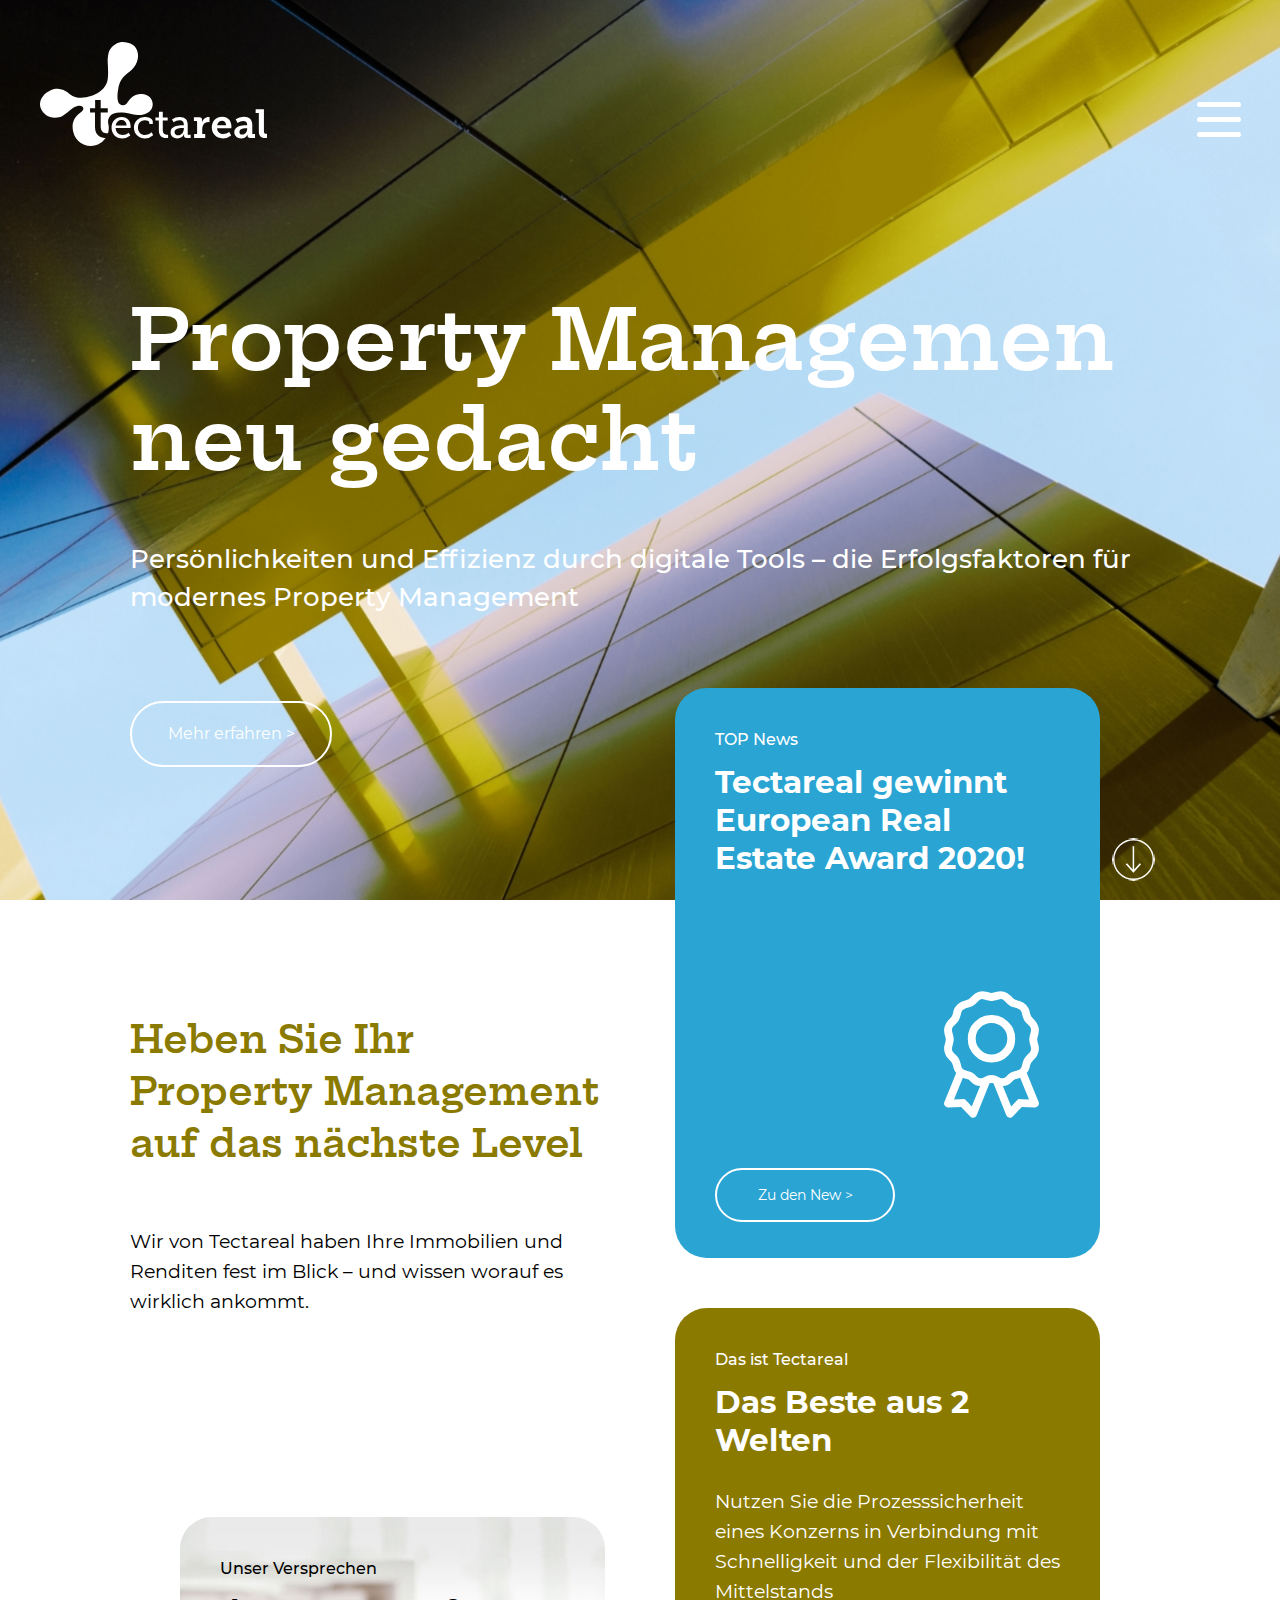
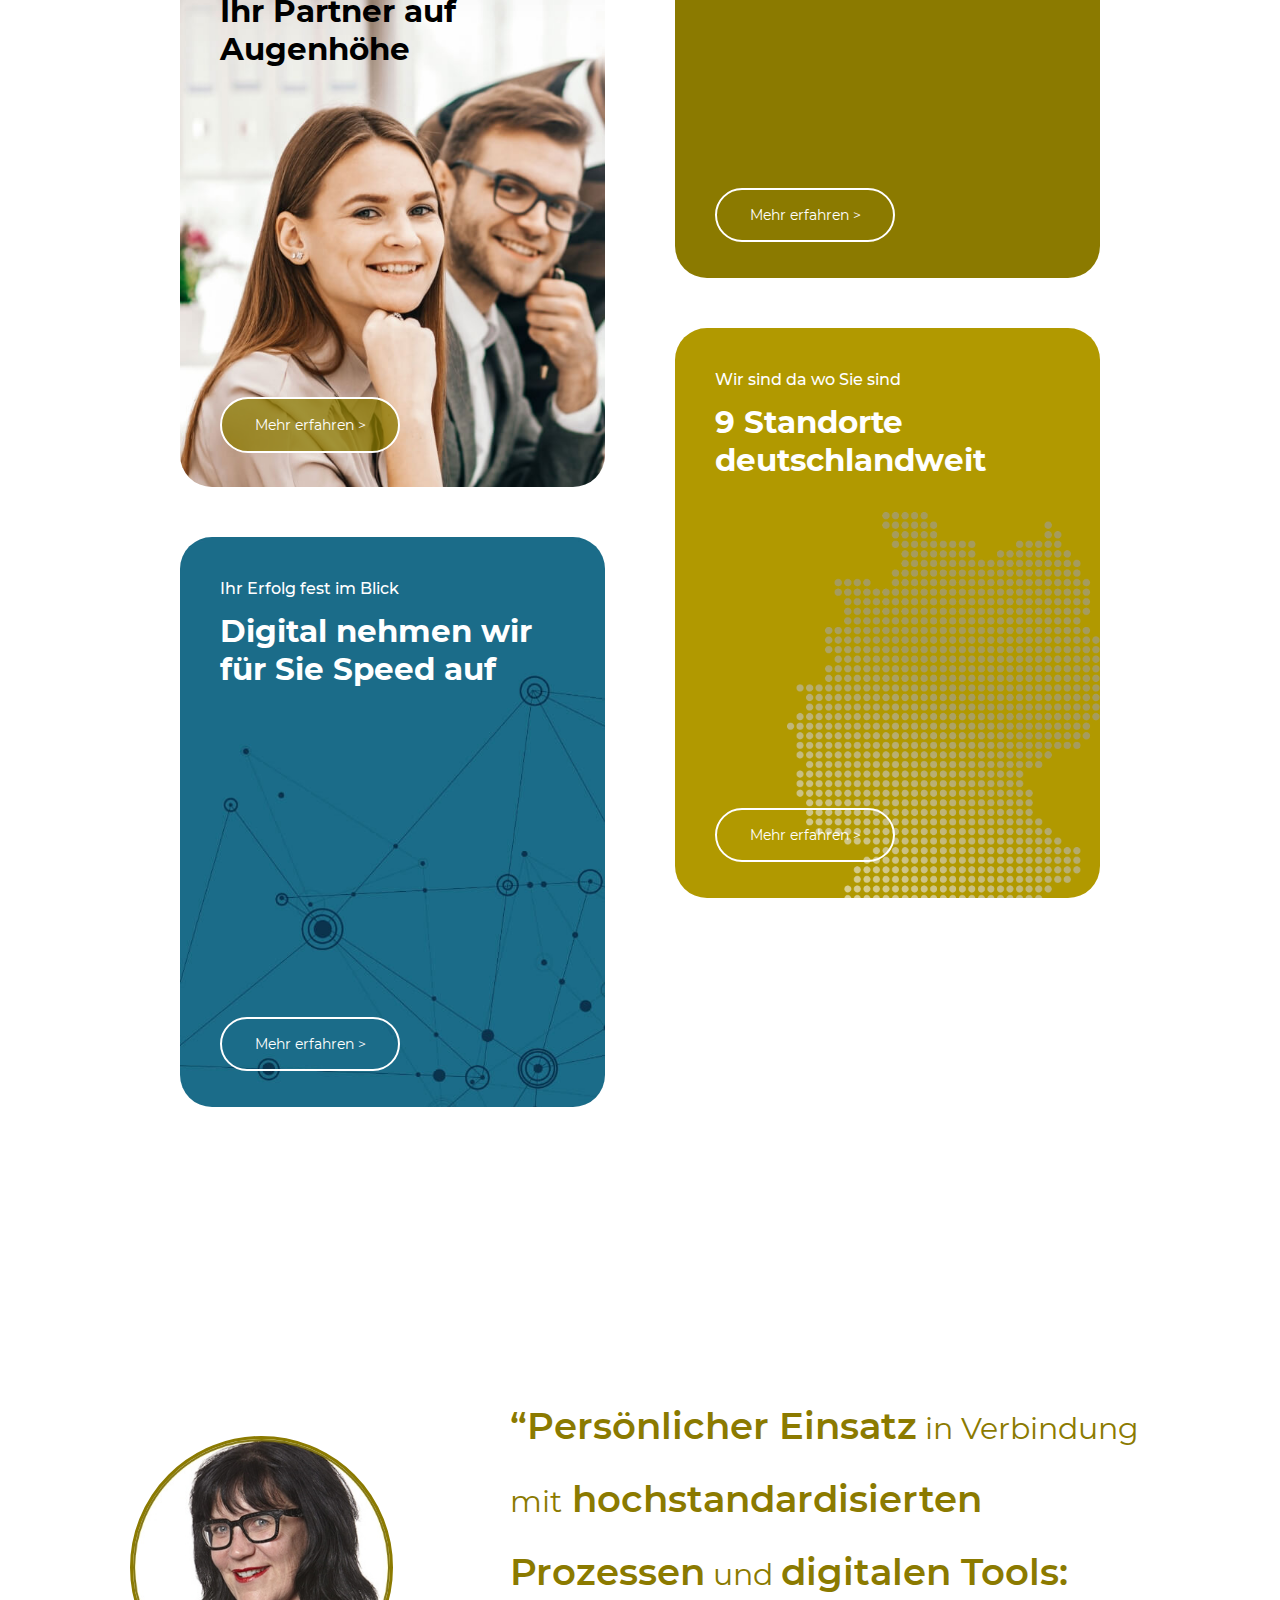
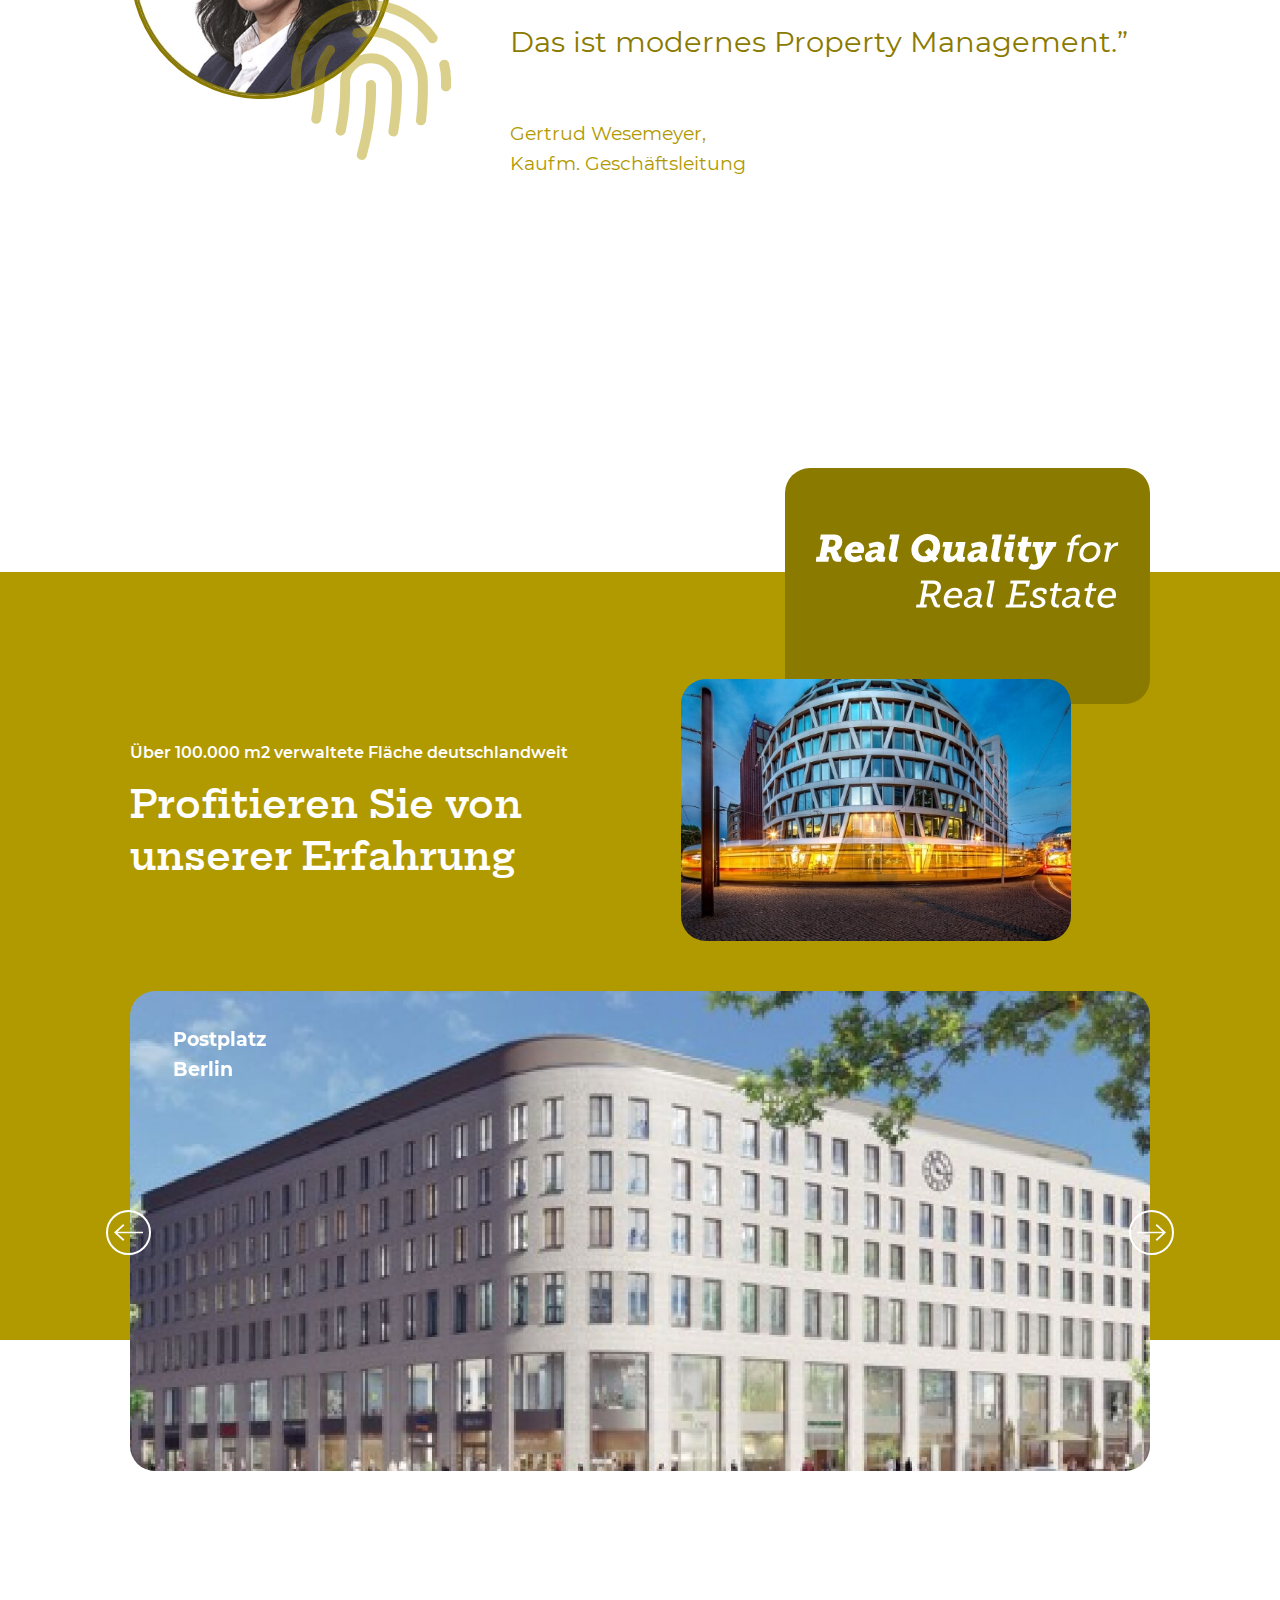
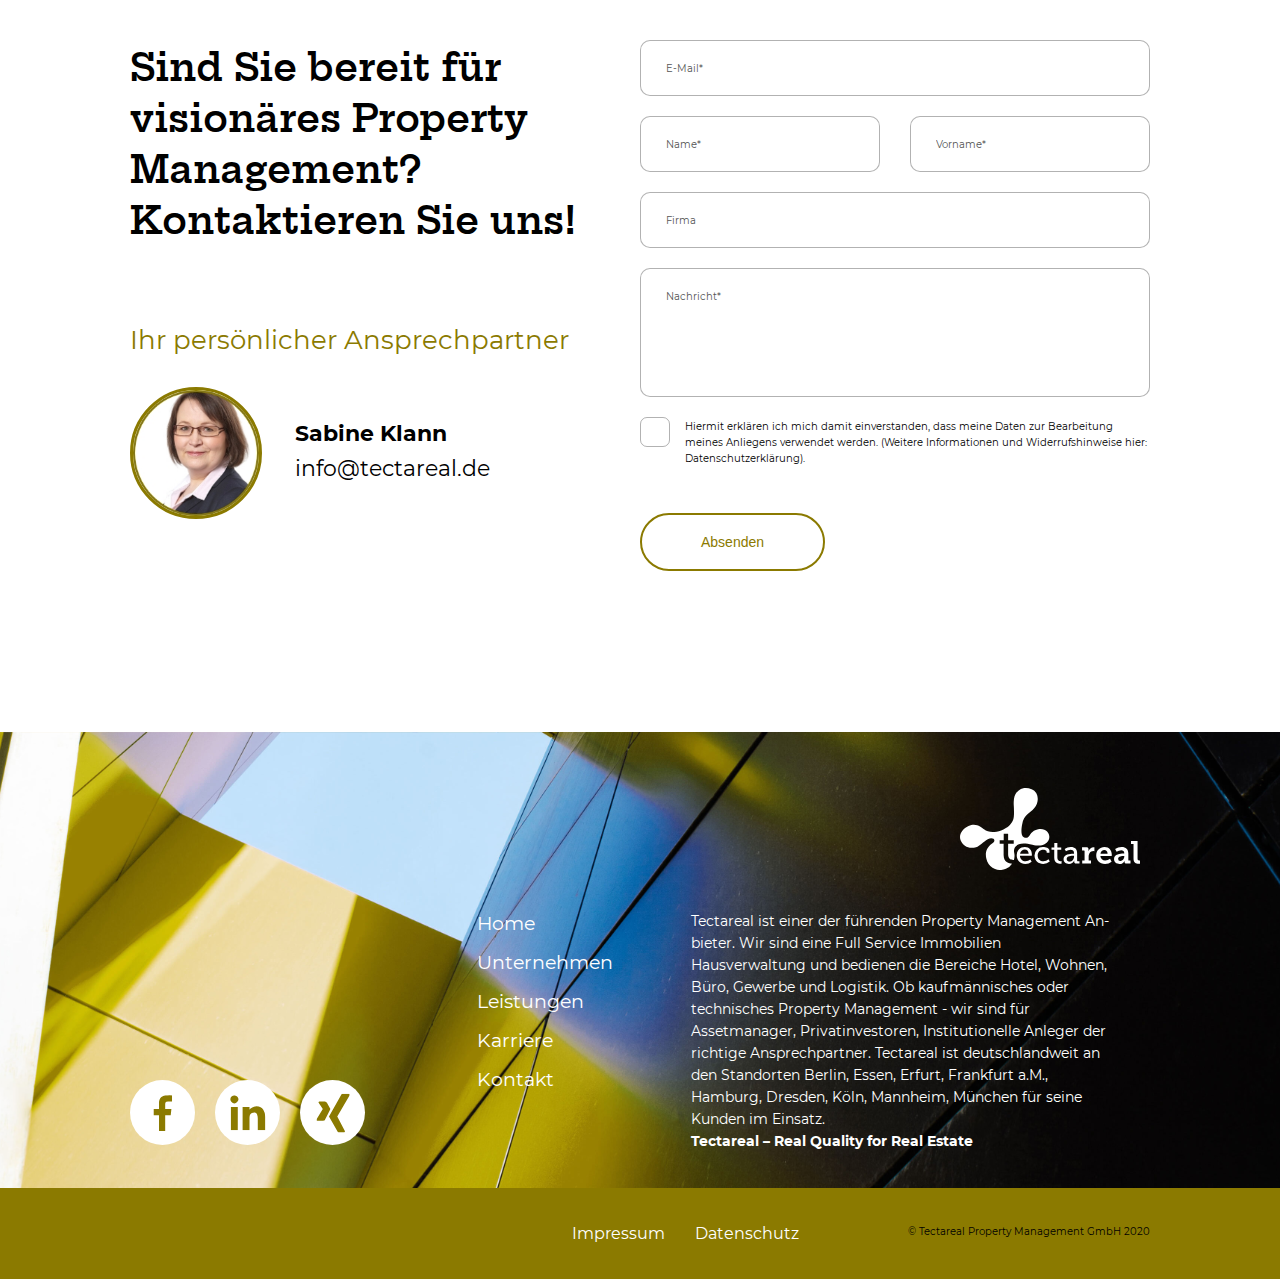
==== commit b8a17795: "LAncecafe" ====
--- a/index.html
+++ b/index.html
@@ -155,7 +155,7 @@
 				<div class="promo_descript">
 					<h1>Property Managemen neu gedacht</h1>
 					<p>Persönlichkeiten und Effizienz durch digitale Tools – die Erfolgsfaktoren für modernes Property Management</p>
-					<a href="#" class="transparent_pill">Mehr erfahren ></a>
+					<a href="#" class="transparent_pill transparent_pill_big">Mehr erfahren ></a>
 				</div>
 			</div>
 			<div class="scroll_down_wrapp">
@@ -172,7 +172,7 @@
 		<section class="sect_2_mp">
 			<div class="row">
 				<div class="card_templ" id="cardTempl">
-					<div class="card_thumb_wrapp">
+					<div class="card_thumb_wrapp card_thumb_wrapp_2">
 						<div class="content_thumb">
 							<h4>Unsere Werte</h4>
 							<h2>Heben Sie Ihr Property Management auf das nächste Level</h2>
@@ -195,13 +195,12 @@
 					</div>
 					<div class="card_thumb_wrapp">
 						<div class="card_thumb card_thumb_bg" style="background-image: url(img/card_image.jpg);">
-							<!-- <img class="card_img" src="img/card_image.jpg" alt="" /> -->
 							<div class="card_thumb_content">
 								<h4>Unser Versprechen</h4>
 								<h3>Ihr Partner auf Augenhöhe</h3>
 							</div>
 							<div class="card_thumb_footer">
-								<a href="#" class="olive_pill">Mehr erfahren ></a>
+								<a href="#" class="olive_pill_white">Mehr erfahren ></a>
 							</div>
 						</div>
 					</div>
@@ -219,7 +218,6 @@
 					</div>
 					<div class="card_thumb_wrapp">
 						<div class="card_thumb card_thumb_bg_2"  style="background-image: url(img/blue_bg.jpg);">
-							<!-- <img class="card_img" src="img/blue_bg.jpg" alt="" /> -->
 							<div class="card_thumb_content">
 								<h4>Ihr Erfolg fest im Blick</h4>
 								<h3>Digital nehmen wir für Sie Speed auf</h3>
@@ -254,7 +252,6 @@
 					<div class="left">
 						<div class="photo_box_wrapp">
 							<div class="photo_box" style="background-image: url(img/wooman.jpg)">
-								<!-- <img src="img/wooman.jpg" alt="" /> -->
 							</div>
 						</div>
 					</div>
@@ -286,7 +283,6 @@
 								<img src="img/text.svg" alt="" />
 							</div>
 							<div class="photo_box_2" style="background-image: url(img/image_01.jpg)">
-								<!-- <img src="img/image_01.jpg" alt="" /> -->
 							</div>
 						</div>
 					</div>
@@ -328,13 +324,12 @@
 			<div class="row">
 				<div class="contacts_article">
 					<div class="left">
-						<h2>Sind Sie bereit fü visionäres Property Management? Kontaktieren Sie uns!</h2>
+						<h2>Sind Sie bereit für visionäres Property Management? Kontaktieren Sie uns!</h2>
 						<div class="manager_wrapp">
 							<h3>Ihr persönlicher Ansprechpartner</h3>
 							<div class="manager_article">
 								<div>
 									<div class="photo_box_3" style="background-image: url(img/klann_sabine.jpg);">
-										<!-- <img src="img/foerstner.jpg" alt="" /> -->
 									</div>
 								</div>
 								<div>
@@ -411,7 +406,8 @@
 								</a>
 							</div>
 							<div class="footer_desc">
-								<p>Tectareal Property Management ist Loremj ipsum dolor sit amet, consetetur sadipscini elitr, sed diam nonumy eirmod tempor. thi Tectareal Property Management ist Loremj ipsum dolor sit amet, consetetur sadipscini elitr, sed diam nonumy eirmod tempor.</p>
+								<p>Tectareal ist einer der  führenden Property Management An-bieter. Wir sind eine Full Service Immobilien Hausverwaltung und bedienen die Bereiche Hotel, Wohnen, Büro, Gewerbe und Logistik.  Ob kaufmännisches oder technisches Property Management - wir sind für Assetmanager, Privatinvestoren, Institutionelle Anleger der richtige Ansprechpartner. Tectareal ist deutschlandweit an den Standorten Berlin, Essen,  Erfurt, Frankfurt a.M., Hamburg, Dresden, Köln, Mannheim, München für seine Kunden im Einsatz.</p>
+								<p><b>Tectareal – Real Quality for Real Estate</b></p>
 							</div>
 						</div>
 					</div>
--- a/style.css
+++ b/style.css
@@ -31,11 +31,11 @@
 }
 
 @font-face {
-    font-family: 'Hepta Slab';
-    src: local('fonts/Hepta Slab SemiBold'), local('Hepta-Slab-SemiBold'),
-        url('fonts/HeptaSlab-SemiBold.woff2') format('woff2'),
-        url('fonts/HeptaSlab-SemiBold.woff') format('woff'),
-        url('fonts/HeptaSlab-SemiBold.ttf') format('truetype');
+    font-family: "Hepta Slab";
+    src: local("fonts/Hepta Slab SemiBold"), local("Hepta-Slab-SemiBold"),
+        url("fonts/HeptaSlab-SemiBold.woff2") format("woff2"),
+        url("fonts/HeptaSlab-SemiBold.woff") format("woff"),
+        url("fonts/HeptaSlab-SemiBold.ttf") format("truetype");
     font-weight: 600;
     font-style: normal;
   }
@@ -55,6 +55,19 @@
 
 @font-face {
     font-family: "Montserrat";
+    src: url("fonts/Montserrat-SemiBold.eot");
+    src: url("fonts/Montserrat-SemiBold.eot?#iefix") format("embedded-opentype"),
+        url("fonts/Montserrat-SemiBold.woff2") format("woff2"),
+        url("fonts/Montserrat-SemiBold.woff") format("woff"),
+        url("fonts/Montserrat-SemiBold.ttf") format("truetype"),
+        url("fonts/Montserrat-SemiBold.svg#Montserrat-SemiBold") format("svg");
+    font-weight: 600;
+    font-style: normal;
+    font-display: swap;
+}
+
+@font-face {
+    font-family: "Montserrat";
     src: url("fonts/Montserrat-SemiBoldItalic.eot");
     src: url("fonts/Montserrat-SemiBoldItalic.eot?#iefix") format("embedded-opentype"),
         url("fonts/Montserrat-SemiBoldItalic.woff2") format("woff2"),
@@ -201,9 +214,9 @@
 
 h1 {
     font-family: "Hepta Slab", Arial, Verdana, sans-serif;
-    font-size: 79px;
+    font-size: 83px;
     /*line-height: 118px;*/
-    line-height: 110px;
+    line-height: 100px;
     font-weight: 600;
     color: #fff;
 }
@@ -301,7 +314,7 @@
 /*-------------------------------------------*/
 
 .row {
-    max-width: 1240px;
+    max-width: 1080px;
     margin: 0 auto;
     padding: 0;
 }
@@ -332,13 +345,13 @@
 
 .slick-arrow {
     display: block;
-    width: 58px;
-    height: 58px;
+    width: 45px;
+    height: 45px;
     cursor: pointer;
     z-index: 2;
     position: absolute;
     top: 50%;
-    margin-top: -40px;
+    margin-top: -23px;
     background: transparent;
     border: 1px solid transparent;
     -webkit-border-radius: 50%;
@@ -356,6 +369,7 @@
     left: 0;
     background-repeat: no-repeat;
     background-position: center;
+    background-size: 17px;
 }
 
 .slick-arrow img {
@@ -375,11 +389,11 @@
 }
 
 .slick-prev {
-    left: -96px;
+    left: -76px;
 }
 
 .slick-next {
-    right: -96px;
+    right: -76px;
 }
 
 .slick-dots {
@@ -477,19 +491,16 @@
     display: flex;
     display: -webkit-flex;
     width: 100%;
-    /*padding: 20px 25px;*/
-    /*padding: 20px 30px;*/
-    padding: 20px 30px 30px 30px;
+    padding: 42px 40px 50px 40px;
     position: absolute;
     top: 0;
     left: 0;
-    /*z-index: 5;*/
     z-index: 7;
 }
 
 .header_row {
     width: 100%;
-    max-width: 1378px;
+    max-width: 1218px;
     margin: 0 auto;
 }
 
@@ -514,7 +525,7 @@
 
 .logo {
     display: block;
-    width: 215px;
+    width: 227px;
 }
 
 .logo img {
@@ -582,7 +593,7 @@
     display: inline-block;
     /*display: none;*/
     vertical-align: top;
-    width: 45px;
+    width: 44px;
     height: 37px;
     margin-top: 20px;
     background: transparent;
@@ -594,8 +605,8 @@
 
 .respmenubtn span {
     display: block;
-    width: 40px;
-    height: 3px;
+    width: 44px;
+    height: 5px;
     background: #fff;
     margin: 0 auto 10px auto;
     border-radius: 3px;
@@ -665,7 +676,7 @@
 
 .header_templ .right .respmenubtn {
     position: absolute;
-    top: 34px;
+    top: 39px;
     right: 0;
 }
 
@@ -692,8 +703,7 @@
 }
 
 .header_templ_wrapp {
-    /*padding: 20px 30px;*/
-    padding: 20px 0;
+    padding: 42px 0;
 }
 
 .main_nav_box .header_templ {
@@ -701,14 +711,13 @@
 }
 
 .main_nav_box .header_templ .left {
-    width: 80%;
+    width: 75%;
 }
 
 .main_nav_box .header_templ .right {
-    width: 20%;
+    width: 25%;
     text-align: left;
-    padding-left: 5px;
-    padding-top: 44px;
+    padding: 50px 0 0 5px;
 }
 
 .switch_lang {
@@ -725,11 +734,11 @@
     margin: 0 13px;
     content: "\/";
     font-weight: 500;
-    font-size: 25px;
-    line-height: 30px;
+    font-size: 20px;
+    line-height: 29px;
     color: #fff;
     position: relative;
-    top: 2px;
+    top: 5px;
 }
 
 .switch_lang li:last-child:after {
@@ -738,8 +747,8 @@
 
 .switch_lang li a {
     font-weight: 600;
-    font-size: 24px;
-    line-height: 30px;
+    font-size: 20px;
+    line-height: 29px;
     color: #fff;
 }
 
@@ -748,21 +757,21 @@
     /*display: none;*/
     vertical-align: top;
     width: 45px;
-    height: 37px;
+    height: 32px;
     margin-top: 20px;
     background: transparent;
     cursor: pointer;
     z-index: 2;
     border: 1px solid transparent;
     position: absolute;
-    top: 29px;
+    top: 42px;
     right: -2px;
 }
 
 .respmenubtn_3 span {
     display: block;
     width: 40px;
-    height: 3px;
+    height: 5px;
     background: #fff;
     margin: 0 auto 10px auto;
     border-radius: 3px;
@@ -777,7 +786,7 @@
 .respmenubtn_3 span {
     position: relative;
     width: 55px;
-    top: 1px;
+    top: -4px;
     left: -6px;
     background: #fff;
 }
@@ -788,7 +797,7 @@
     transform: rotate(37deg);
     margin: 3px 0 0 0;
     position: relative;
-    top: 4px;
+    top: 1px;
     left: -5px;
 }
 .respmenubtn_3 span:nth-child(2) {
@@ -811,21 +820,17 @@
 }
 
 .main_nav_templ .col:nth-child(1) {
-    width: 40%;
+    width: 33%;
     padding-left: 0;
 }
 
 .main_nav_templ .col:nth-child(2) {
-    width: 43%;
+    width: 45%;
 }
 
 .main_nav_templ .col:nth-child(3) {
-    width: 17%;
+    width: 22%;
     padding-right: 0;
-}
-
-.naim_nav {
-
 }
 
 .naim_nav li {
@@ -835,14 +840,14 @@
 }
 
 .naim_nav li a {
-    font-weight: 500;
-    font-size: 23px;
-    line-height: 30px;
+    font-weight: 600;
+    font-size: 20px;
+    line-height: 25px;
     color: #fff;
 }
 
-.naim_nav li ul {
-
+.sub-menu {
+    padding: 5px 0;
 }
 
 .naim_nav li ul > li {
@@ -851,8 +856,8 @@
 
 .naim_nav li ul li a {
     font-weight: normal;
-    font-size: 19px;
-    line-height: 25px;
+    font-size: 17px;
+    line-height: 20px;
     color: #fff;
 }
 
@@ -904,14 +909,14 @@
 }
 
 .main_nav_footer {
-    padding: 20px 0;
+    padding: 48px 0 20px 0;
     text-align: right;
 }
 
 .main_nav_2 {
     display: inline-block;
     vertical-align: top;
-    width: 17%;
+    width: 22%;
     text-align: left;
     padding-left: 10px;
 }
@@ -1039,7 +1044,7 @@
     align-items: center;
     min-height: 100vh;
     /*padding: 130px 0 100px 0;*/
-    padding: 126px 0 100px 0;
+    padding: 251px 0 100px 0;
     position: relative;
 }
 
@@ -1072,23 +1077,23 @@
     -o-animation: bg_image 10s linear;
     animation: bg_image 10s linear;*/
     -webkit-transition-property: transform;
-    -webkit-transition-duration: 3s;
+    -webkit-transition-duration: 5s;
     -webkit-transition-timing-function: ease;
 
     -moz-transition-property: transform;
-    -moz-transition-duration: 3s;
+    -moz-transition-duration: 5s;
     -moz-transition-timing-function: ease;
 
     -ms-transition-property: transform;
-    -ms-transition-duration: 3s;
+    -ms-transition-duration: 5s;
     -ms-transition-timing-function: ease;
 
     -o-transition-property: transform;
-    -o-transition-duration: 3s;
+    -o-transition-duration: 5s;
     -o-transition-timing-function: ease;
 
     transition-property: transform;
-    transition-duration: 3s;
+    transition-duration: 5s;
     transition-timing-function: ease;
 
     transform: scale(1);
@@ -1100,50 +1105,6 @@
     -webkit-transform: scale(1.5);
 }
 
-/*@keyframes bg_image {
-    0% {
-        transform: scale(1);
-        -webkit-transform: scale(1);
-    }
-    100% {
-        transform: scale(2);
-        -webkit-transform: scale(2);
-    }
-}
-
-@-webkit-keyframes bg_image {
-    0% {
-        transform: scale(1);
-        -webkit-transform: scale(1);
-    }
-    100% {
-        transform: scale(2);
-        -webkit-transform: scale(2);
-    }
-}
-
-@-moz-keyframes bg_image {
-    0% {
-        transform: scale(1);
-        -webkit-transform: scale(1);
-    }
-    100% {
-        transform: scale(2);
-        -webkit-transform: scale(2);
-    }
-}
-
-@-o-keyframes bg_image {
-    0% {
-        transform: scale(1);
-        -webkit-transform: scale(1);
-    }
-    100% {
-        transform: scale(2);
-        -webkit-transform: scale(2);
-    }
-}*/
-
 .promo_sect .row {
     position: relative;
     z-index: 2;
@@ -1154,14 +1115,14 @@
 }
 
 .promo_descript h1 {
-    padding: 15px 0;
+    padding: 25px 0;
     color: #fff;
 }
 
 .promo_descript p {
-    padding: 20px 0;
-    font-size: 33px;
-    line-height: 53px;
+    padding: 25px 0;
+    font-size: 26px;
+    line-height: 38px;
     font-weight: 500;
     color: #fff;
 }
@@ -1169,12 +1130,277 @@
 .transparent_pill {
     display: inline-block;
     vertical-align: top;
-    padding: 14px 30px 14px 29px;
-    -webkit-border-radius: 30px;
-    -moz-border-radius: 30px;
-    border-radius: 30px;
+    min-width: 180px;
+    padding: 10px 15px 10px 15px;
+    -webkit-border-radius: 35px;
+    -moz-border-radius: 35px;
+    border-radius: 35px;
     background: transparent;
     border: 2px solid #fff;
+    font-weight: normal;
+    font-size: 14px;
+    line-height: 30px;
+    text-align: center;
+    color: #fff;
+    -webkit-transition-property: background, color;
+    -webkit-transition-duration: .3s;
+    -webkit-transition-timing-function: ease;
+
+    -moz-transition-property: background, color;
+    -moz-transition-duration: .3s;
+    -moz-transition-timing-function: ease;
+
+    -ms-transition-property: background, color;
+    -ms-transition-duration: .3s;
+    -ms-transition-timing-function: ease;
+
+    -o-transition-property: background, color;
+    -o-transition-duration: .3s;
+    -o-transition-timing-function: ease;
+
+    transition-property: background, color;
+    transition-duration: .3s;
+    transition-timing-function: ease;
+}
+
+.transparent_pill:link,
+.transparent_pill:visited {
+    background: transparent;
+    color: #fff;
+}
+
+.transparent_pill:active,
+.transparent_pill.active {
+    background: #fff;
+    color: #000;
+}
+
+.transparent_pill:hover {
+    background: #fff;
+    color: #000;
+}
+
+.transparent_pill_big {
+    min-width: 202px;
+    padding: 16px 15px 16px 15px;
+    -webkit-border-radius: 35px;
+    -moz-border-radius: 35px;
+    border-radius: 35px;
+    font-size: 16px;
+    line-height: 30px;
+}
+
+.promo_descript .transparent_pill {
+    margin: 60px 0 20px 0;
+}
+
+.scroll_down {
+    display: inline-block;
+    vertical-align: top;
+    width: 43px;
+    height: 43px;
+    cursor: pointer;
+    -webkit-border-radius: 50%;
+    border-radius: 50%;
+    border: 1px solid transparent;
+    background-color: transparent;
+    background-image: url(img/arrow_white_down.svg);
+    background-size: cover;
+    background-position: center;
+}
+
+.scroll_down_wrapp {
+    width: 100%;
+    position: absolute;
+    bottom: 0;
+    left: 0;
+}
+
+.scroll_down_wrapp > .row {
+    height: 10px;
+    position: relative;
+}
+
+.scroll_down_wrapp > .row .scroll_down {
+    position: absolute;
+    top: -52px;
+    right: -16px;
+    z-index: 2;
+}
+
+/*-- /Section 1 - Main Page --*/
+
+/*-- Section 2 - Main Page --*/
+
+.card_templ {
+    display: flex;
+    display: -webkit-flex;
+    flex-wrap: wrap;
+    -webkit-flex-wrap: wrap;
+    margin-top: 250px;
+    margin-bottom: 105px;
+    -webkit-transition-property: margin-top;
+    -webkit-transition-duration: 5s;
+    -webkit-transition-timing-function: ease;
+
+    -moz-transition-property: margin-top;
+    -moz-transition-duration: 5s;
+    -moz-transition-timing-function: ease;
+
+    -ms-transition-property: margin-top;
+    -ms-transition-duration: 5s;
+    -ms-transition-timing-function: ease;
+
+    -o-transition-property: margin-top;
+    -o-transition-duration: 5s;
+    -o-transition-timing-function: ease;
+
+    transition-property: margin-top;
+    transition-duration: 5s;
+    transition-timing-function: ease;
+}
+
+.card_templ.active {
+    margin-top: -38px;
+}
+
+.content_thumb {
+    max-width: 670px;
+    padding: 93px 2% 60px 0;
+}
+
+.content_thumb h2 {
+    padding: 23px 0 23px 0;
+    font-size: 38px;
+    line-height: 52px;
+    color: #8b7a00;
+}
+
+.content_thumb p {
+    padding: 35px 0 0 0;
+    font-size: 19px;
+    line-height: 30px;
+    color: #000;
+}
+
+.content_thumb h4 {
+    display: none;
+    font-size: 22px;
+    line-height: 41px;
+    font-weight: 600;
+    color: #000;
+}
+
+.card_thumb_wrapp {
+    display: flex;
+    display: -webkit-flex;
+    justify-content: flex-end;
+    -webkit-justify-content: flex-end;
+    width: 50%;    
+    padding: 25px 35px;
+}
+
+.card_thumb_wrapp_2 {
+    padding: 25px 30px 25px 0;
+}
+
+.card_thumb_wrapp:nth-child(even) {
+    justify-content: flex-start;
+    -webkit-justify-content: flex-start;
+    position: relative;
+    top: -209px;
+}
+
+.card_thumb {
+    height: 570px;
+    max-width: 425px;
+    padding: 35px 40px 105px 40px;
+    -webkit-border-radius: 32px;
+    -moz-border-radius: 32px;
+    border-radius: 32px;
+    position: relative;
+    overflow: hidden;
+}
+
+.card_thumb_content {
+    position: relative;
+    z-index: 2;
+}
+
+.card_thumb_content h4 {
+    padding: 6px 0;
+    font-weight: 500;
+    font-size: 16px;
+    line-height: 22px;
+    color: #fff;
+}
+
+.card_thumb_content h3 {
+    /*padding: 7px 0;*/
+    padding: 6px 0;
+    font-weight: bold;
+    font-size: 31px;
+    line-height: 38px;
+    color: #fff;
+}
+
+.card_thumb_content p {
+    padding: 22px 0;
+    font-size: 19px;
+    line-height: 30px;
+    color: #fff;
+}
+
+.card_thumb_bg {
+    width: 100%;
+    background-size: cover;
+    background-position: center;
+}
+
+.card_thumb_bg_2 {
+    width: 100%;
+    background-size: cover;
+    background-position: center;
+}
+
+.card_thumb_bg .card_thumb_content h4 {
+    color: #000;
+}
+
+.card_thumb_bg .card_thumb_content h3 {
+    color: #000;
+}
+
+.card_thumb_bg .card_thumb_content p {
+    color: #000;
+}
+
+.card_thumb_footer {
+    width: 100%;
+    height: 100px;
+    position: absolute;
+    bottom: 0;
+    left: 0;
+    padding: 10px 40px 10px 40px;
+}
+
+.card_thumb_footer .icon_box {
+    text-align: right;
+    position: absolute;
+    bottom: calc(100% + 38px);
+    right: 40px;
+}
+
+.olive_pill {
+    display: inline-block;
+    vertical-align: top;
+    cursor: pointer;
+    -webkit-border-radius: 39px;
+    -moz-border-radius: 39px;
+    border-radius: 39px;
+    padding: 14px 30px 14px 29px;
+    border: 2px solid #8B7A00;
+    background: #8B7A00;
     font-weight: normal;
     font-size: 21px;
     line-height: 30px;
@@ -1201,279 +1427,36 @@
     transition-timing-function: ease;
 }
 
-.transparent_pill:link,
-.transparent_pill:visited {
-    background: transparent;
+.olive_pill:link,
+.olive_pill:visited {
+    background: #8B7A00;
     color: #fff;
 }
 
-.transparent_pill:active,
-.transparent_pill.active {
+.olive_pill:active,
+.olive_pill.active {
     background: #fff;
     color: #000;
 }
 
-.transparent_pill:hover {
+.olive_pill:hover {
     background: #fff;
     color: #000;
 }
 
-.promo_descript .transparent_pill {
-    margin: 30px 0;
-}
-
-.scroll_down {
+.olive_pill_white {
     display: inline-block;
     vertical-align: top;
-    width: 58px;
-    height: 58px;
+    min-width: 180px;
     cursor: pointer;
-    -webkit-border-radius: 50%;
-    border-radius: 50%;
-    border: 1px solid transparent;
-    background-color: transparent;
-    background-image: url(img/arrow_white_down.svg);
-    background-size: cover;
-    background-position: center;
-}
-
-.scroll_down_wrapp {
-    width: 100%;
-    position: absolute;
-    bottom: 0;
-    left: 0;
-}
-
-.scroll_down_wrapp > .row {
-    height: 10px;
-    position: relative;
-}
-
-.scroll_down_wrapp > .row .scroll_down {
-    position: absolute;
-    top: -70px;
-    right: 0;
-    z-index: 2;
-}
-
-/*-- /Section 1 - Main Page --*/
-
-/*-- Section 2 - Main Page --*/
-/*
-.sect_2_mp {
-    position: relative;
-    z-index: 2;
-}*/
-
-.card_templ {
-    display: flex;
-    display: -webkit-flex;
-    flex-wrap: wrap;
-    -webkit-flex-wrap: wrap;
-    /*margin: 63px 0 30px 0;*/
-    margin-top: 250px;
-    /*margin-bottom: 130px;*/
-    margin-bottom: 105px;
-/*    position: relative;    
-    top: 0;*/
-    -webkit-transition-property: margin-top;
-    -webkit-transition-duration: 3s;
-    -webkit-transition-timing-function: ease;
-
-    -moz-transition-property: margin-top;
-    -moz-transition-duration: 3s;
-    -moz-transition-timing-function: ease;
-
-    -ms-transition-property: margin-top;
-    -ms-transition-duration: 3s;
-    -ms-transition-timing-function: ease;
-
-    -o-transition-property: margin-top;
-    -o-transition-duration: 3s;
-    -o-transition-timing-function: ease;
-
-    transition-property: margin-top;
-    transition-duration: 3s;
-    transition-timing-function: ease;
-/*    column-count: 2;
-    column-gap: 40px;*/
-}
-
-.card_templ.active {
-    /*top: -289px;*/
-    margin-top: -72px;
-}
-
-/*.card_templ .left {
-    display: flex;
-    justify-content: flex-end;
-    flex-wrap: wrap;
-    width: 50%;
-    padding: 20px 43px 20px 0;
-}
-
-.card_templ .right {
-    width: 50%;
-    padding-left: 43px;
-}*/
-
-.content_thumb {
-    max-width: 670px;
-    /*padding: 287px 0 0 0;*/
-    /*padding: 287px 0 140px 0;*/
-    /*padding: 91px 2% 126px 0;*/
-    padding: 91px 2% 60px 0;
-}
-
-.content_thumb h2 {
-    /*padding: 20px 0;*/
-    padding: 50px 0 50px 0;
-    font-size: 41px;
-    /*line-height: 58px;*/
-    line-height: 60px;
-    color: #8b7a00;
-}
-
-.content_thumb p {
-    padding: 35px 0 0 0;
-    font-size: 22px;
-    /*line-height: 38px;*/
-    line-height: 41px;
-    color: #000;
-}
-
-.content_thumb h4 {
-    display: none;
-    font-size: 22px;
-    line-height: 41px;
-    font-weight: 600;
-    color: #000;
-}
-
-.card_thumb_wrapp {
-    display: flex;
-    display: -webkit-flex;
-    justify-content: flex-end;
-    -webkit-justify-content: flex-end;
-    width: 50%;
-    /*display: inline-block;*/
-    padding: 25px 30px;
-}
-
-.card_thumb_wrapp:nth-child(even) {
-    justify-content: flex-start;
-    -webkit-justify-content: flex-start;
-    position: relative;
-    /*top: -220px;*/
-    top: -180px;
-}
-
-.card_thumb {
-    min-height: 635px;
-    max-width: 475px;
-    padding: 35px 40px 105px 40px;
-    -webkit-border-radius: 32px;
-    -moz-border-radius: 32px;
-    border-radius: 32px;
-    position: relative;
-    overflow: hidden;
-}
-
-/*.card_img {
-    display: block;
-    width: auto;
-    height: auto;
-    min-width: 100%;
-    min-height: 100%;
-    position: absolute;
-    top: 50%;
-    left: 50%;
-    -webkit-transform: translate(-50%, -50%);
-    -moz-transform: translate(-50%, -50%);
-    transform: translate(-50%, -50%);
-}*/
-
-.card_thumb_content {
-    position: relative;
-    z-index: 2;
-}
-
-.card_thumb_content h4 {
-    padding: 7px 0;
-    font-weight: 500;
-    font-size: 20px;
-    line-height: 25px;
-    color: #fff;
-}
-
-.card_thumb_content h3 {
-    /*padding: 7px 0;*/
-    padding: 6px 0;
-    font-weight: bold;
-    font-size: 36px;
-    line-height: 48px;
-    color: #fff;
-}
-
-.card_thumb_content p {
-    padding: 10px 0;
-    font-size: 22px;
-    line-height: 34px;
-    color: #fff;
-}
-
-.card_thumb_bg {
-    width: 100%;
-    background-size: cover;
-    background-position: center;
-}
-
-.card_thumb_bg_2 {
-    width: 100%;
-    background-size: cover;
-    background-position: center;
-}
-
-.card_thumb_bg .card_thumb_content h4 {
-    color: #000;
-}
-
-.card_thumb_bg .card_thumb_content h3 {
-    color: #000;
-}
-
-.card_thumb_bg .card_thumb_content p {
-    color: #000;
-}
-
-.card_thumb_footer {
-    width: 100%;
-    height: 113px;
-    position: absolute;
-    bottom: 0;
-    left: 0;
-    padding: 10px 40px 10px 40px;
-}
-
-.card_thumb_footer .icon_box {
-    text-align: right;
-    position: absolute;
-    bottom: 100%;
-    right: 13px;
-}
-
-.olive_pill {
-    display: inline-block;
-    vertical-align: top;
-    cursor: pointer;
-    -webkit-border-radius: 39px;
-    -moz-border-radius: 39px;
-    border-radius: 39px;
-    padding: 14px 30px 14px 29px;
+    -webkit-border-radius: 30px;
+    -moz-border-radius: 30px;
+    border-radius: 30px;
+    padding: 11px 15px 11px 15px;
     border: 2px solid #fff;
     background: rgba(139, 122, 0, .75);
     font-weight: normal;
-    font-size: 21px;
+    font-size: 14px;
     line-height: 30px;
     text-align: center;
     color: #fff;
@@ -1498,38 +1481,22 @@
     transition-timing-function: ease;
 }
 
-.olive_pill:link,
-.olive_pill:visited {
+.olive_pill_white:link,
+.olive_pill_white:visited {
     background: rgba(139, 122, 0, .75);
     color: #fff;
 }
 
-.olive_pill:active,
-.olive_pill.active {
+.olive_pill_white:active,
+.olive_pill_white.active {
     background: #fff;
     color: #000;
 }
 
-.olive_pill:hover {
+.olive_pill_white:hover {
     background: #fff;
     color: #000;
 }
-
-/*.transparent_pill_2 {
-    display: inline-block;
-    vertical-align: top;
-    -webkit-border-radius: 39px;
-    -moz-border-radius: 39px;
-    border-radius: 39px;
-    padding: 11px 40px 10px 40px;
-    border: 2px solid #fff;
-    background: transparent;
-    font-weight: normal;
-    font-size: 20px;
-    line-height: 50px;
-    text-align: center;
-    color: #fff;
-}*/
 
 .card_thumb.blue {
     background-color: #29A4D3;
@@ -1538,8 +1505,8 @@
 .icon_01 {
     display: inline-block;
     vertical-align: top;
-    width: 163px;
-    height: 159px;
+    width: 137px;
+    height: 145px;
     background-image: url(img/icon_01.svg);
     background-size: contain;
     background-position: center;
@@ -1566,9 +1533,9 @@
     top: 0;
     left: 0;
     background-image: url(img/card_thumb_map.png);
-    background-position: 132px 274px;
+    background-position: 112px 184px;
     background-repeat: no-repeat;
-    background-size: 76%;
+    background-size: 78%;
     opacity: .6;
 }
 
@@ -1579,18 +1546,16 @@
 .person_article {
     display: flex;
     display: -webkit-flex;
-    margin: 60px 0 140px 0;
+    margin: 135px 0 233px 0;
 }
 
 .person_article .left {
-    width: 500px;
-    /*padding: 53px 0 10px 0;*/
-/*    padding: 40px 0 10px 0;*/
-    padding: 24px 0 10px 0;
+    width: 380px;
+    padding: 44px 0 10px 0;
 }
 
 .person_article .right {
-    width: calc(100% - 500px);
+    width: calc(100% - 380px);
 }
 
 .photo_box_wrapp {
@@ -1600,27 +1565,25 @@
 .photo_box_wrapp:after {
     display: block;
     content: "";
-    width: 220px;
-    height: 220px;
+    width: 160px;
+    height: 160px;
     background-size: contain;
     background-repeat: no-repeat;
     background-image: url(img/photo_shape.svg);
     background-repeat: no-repeat;
     position: absolute;
-    top: 219px;
-    left: 200px;
+    top: 164px;
+    left: 161px;
     opacity: .45;
 }
 
 .photo_box {
-/*    width: 280px;
-    height: 280px;*/
-    width: 350px;
-    height: 350px;
+    width: 263px;
+    height: 263px;
+    border: 3px solid #8b7a00;
     -webkit-border-radius: 50%;
     -moz-border-radius: 50%;
     border-radius: 50%;
-    border: 2px solid #8B7A00;
     position: relative;
     overflow: hidden;
     background-size: cover;
@@ -1644,32 +1607,32 @@
 .person_article h2 {
     font-family: "Montserrat";
     font-size: 30px;
-    line-height: 66px;
+    line-height: 73px;
     font-weight: normal;
 }
 
 .person_article h2 span {
-    font-size: 40px;
+    font-size: 37px;
     font-weight: 600;
+    line-height: 43px;
 }
 
 .person_article p {
-    font-size: 30px;
-    line-height: 55px;
+    padding-top: 10px;
+    font-size: 29px;
+    line-height: 42px;
     font-weight: normal;
     color: #8B7A00;
 }
 
 .author {
-    /*max-width: 370px;*/
-    padding: 40px 0 0 0;
-    /*outline: 1px solid red;*/
+    padding: 46px 0 0 0;
 }
 
 .author p {
     font-weight: normal;
-    font-size: 23px;
-    line-height: 41px;
+    font-size: 19px;
+    line-height: 30px;
     color: #b19900;
 }
 
@@ -1679,6 +1642,7 @@
 
 .sect_4 {
     margin-top: 150px;
+    padding-bottom: 65px;
     position: relative;
 }
 
@@ -1700,36 +1664,32 @@
 .slider_article {
     display: flex;
     display: -webkit-flex;
-    padding: 115px 0 70px 0;
+    padding: 97px 0 50px 0;
 }
 
 .slider_article .left {
-    width: 50%;
-    padding: 70px 10px 10px 0;
+    width: 53%;
+    padding: 56px 3% 10px 0;
 }
 
 .slider_article .right {
-    width: 50%;
+    width: 47%;
     padding-left: 10px;
 }
 
-.slider_article {
-
-}
-
 .slider_article p {
-    padding: 10px 0;
+    padding: 7px 0;
     font-weight: 600;
-    font-size: 20px;
-    line-height: 32px;
+    font-size: 16px;
+    line-height: 22px;
     color: #fff;
 }
 
 .slider_article h2 {
-    padding: 10px 0;
+    padding: 7px 0;
     font-weight: 600;
-    font-size: 46px;
-    line-height: 70px;
+    font-size: 38px;
+    line-height: 52px;
     color: #fff;
 }
 
@@ -1739,14 +1699,14 @@
 
 .photo_descript {
     width: 100%;
-    max-width: 430px;
-    height: 275px;
-    -webkit-border-radius: 30px;
-    -moz-border-radius: 30px;
-    border-radius: 30px;
+    max-width: 365px;
+    height: 236px;
+    -webkit-border-radius: 25px;
+    -moz-border-radius: 25px;
+    border-radius: 25px;
     background-color: #8B7A00;
     position: absolute;
-    top: -248px;
+    top: -211px;
     left: 30%;
 }
 
@@ -1754,28 +1714,24 @@
     display: block;
     width: auto;
     height: auto;
-    max-width: 85%;
-    max-height: 85%;
-    position: absolute;
-    top: 83px;
+    max-width: 83%;
+    max-height: 83%;
+    position: absolute;
+    top: 66px;
     left: 50%;
     -webkit-transform: translate(-50%, 0);
     -moz-transform: translate(-50%, 0);
     transform: translate(-50%, 0);
 }
 
-.photo_descript p {
-
-}
-
 .photo_box_2 {
-    max-width: 430px;
-    height: 300px;
+    max-width: 390px;
+    height: 262px;
     overflow: hidden;
     position: relative;
-    -webkit-border-radius: 30px;
-    -moz-border-radius: 30px;
-    border-radius: 30px;
+    -webkit-border-radius: 25px;
+    -moz-border-radius: 25px;
+    border-radius: 25px;
     background-size: cover;
     background-position: center;
 }
@@ -1795,21 +1751,17 @@
 }
 
 .main_sldier {
-    /*background-color: #fff;*/
-/*    -webkit-border-radius: 30px;
-    -moz-border-radius: 30px;
-    border-radius: 30px;*/
     position: relative;
 }
 
 .main_sldier:before {
     content: "";
     width: 100%;
-    height: 525px;
+    height: 480px;
     background-color: #fff;
-    -webkit-border-radius: 30px;
-    -moz-border-radius: 30px;
-    border-radius: 30px;
+    -webkit-border-radius: 25px;
+    -moz-border-radius: 25px;
+    border-radius: 25px;
     position: absolute;
     bottom: 0;
     left: 0;
@@ -1833,17 +1785,17 @@
 }
 
 .main_sldier .slide .img_box {
-    height: 525px;
+    height: 480px;
     background-size: cover;
     background-repeat: no-repeat;
     background-position: center;
-    -webkit-border-radius: 30px;
-    -moz-border-radius: 30px;
-    border-radius: 30px;
+    -webkit-border-radius: 25px;
+    -moz-border-radius: 25px;
+    border-radius: 25px;
 }
 
 .main_sldier .slide_decript {
-    padding: 25px 25px;
+    padding: 34px 43px;
     position: absolute;
     top: 0;
     left: 0;
@@ -1852,8 +1804,8 @@
 
 .main_sldier .slide_decript p {
     font-weight: bold;
-    font-size: 24px;
-    line-height: 35px;
+    font-size: 19px;
+    line-height: 30px;
     color: #fff;
 }
 
@@ -1864,33 +1816,32 @@
 .contacts_article {
     display: flex;
     display: -webkit-flex;
-    margin: 70px 0;
+    margin: 70px 0 130px 0;
 }
 
 .contacts_article .left {
-    width: 48%;
-    /*padding: 42px 0;*/
+    width: 50%;
     padding: 22px 3% 22px 0;
 }
 
 .contacts_article .right {
-    width: 52%;
+    width: 50%;
 }
 
 .contacts_article h2 {
     font-weight: 600;
     font-size: 37px;
-    line-height: 62px;
+    line-height: 51px;
     color: #000;
 }
 
 .manager_wrapp {
-    margin: 59px 0 20px 0;
+    margin: 69px 0 20px 0;
 }
 
 .manager_wrapp h3 {
     font-weight: normal;
-    font-size: 28px;
+    font-size: 26px;
     line-height: 50px;
     color: #8b7a00;
 }
@@ -1902,34 +1853,30 @@
 }
 
 .manager_article > div:nth-child(1) {
-    width: 200px;
+    width: 165px;
 }
 
 .manager_article > div:nth-child(2) {
-    width: calc(100% - 200px);
-    padding-top: 36px;
+    width: calc(100% - 165px);
+    padding-top: 29px;
 }
 
 .manager_article h3 {
     font-weight: bold;
-    font-size: 28px;
-    line-height: 37px;
+    font-size: 22px;
+    line-height: 35px;
     color: #000;
-}
-
-.manager_article p {
-    padding: 5px 0;
 }
 
 .manager_article p,
 .manager_article p a {
-    font-size: 28px;
-    line-height: 37px;
+    font-size: 22px;
+    line-height: 35px;
 }
 
 .photo_box_3 {
-    width: 160px;
-    height: 160px;
+    width: 132px;
+    height: 132px;
     -webkit-border-radius: 50%;
     -moz-border-radius: 50%;
     border-radius: 50%;
@@ -1940,23 +1887,6 @@
     background-position: center;
 }
 
-/*.photo_box_3 img {
-    display: block;
-    width: auto;
-    height: auto;
-    min-width: 100%;
-    min-height: 100%;
-    position: absolute;
-    top: 50%;
-    left: 50%;
-    transform: translate(-50%, -50%);
-    -webkit-transform: translate(-50%, -50%);
-}*/
-
-.form_wrapp {
-
-}
-
 .input_wrapp {
     margin: 20px 0;
 }
@@ -1964,52 +1894,52 @@
 input {
     display: block;
     width: 100%;
-    height: 70px;
+    height: 56px;
     -webkit-border-radius: 10px;
     border-radius: 10px;
-    padding: 0 30px;
+    padding: 0 25px;
     border: 1px solid rgba(0, 0, 0, .3);
     font-family: Montserrat;
     font-weight: normal;
-    font-size: 16px;
-    line-height: 70px;
+    font-size: 10px;
+    line-height: 55px;
     color: #000;
 }
 
 textarea {
     display: block;
     width: 100%;
-    height: 175px;
-    padding: 21px 30px;
+    height: 129px;
+    padding: 19px 25px;
     -webkit-border-radius: 10px;
     border-radius: 10px;
     border: 1px solid rgba(0, 0, 0, .3);
     font-family: Montserrat;
     font-weight: normal;
-    font-size: 16px;
-    line-height: 25px;
+    font-size: 10px;
+    line-height: 17px;
     color: #000;
 }
 
 .checkbox {
     display: block;
     cursor: pointer;
-    padding: 5px 0 5px 60px;
+    padding: 2px 0 2px 45px;
     position: relative;
     font-family: Montserrat;
     font-weight: normal;
-    font-size: 16px;
-    line-height: 24px;
+    font-size: 10px;
+    line-height: 16px;
     color: #000;
 }
 
 .checkbox input {
-    width: 40px;
-    height: 40px;
+    width: 30px;
+    height: 30px;
     border: 1px solid rgba(0, 0, 0, .3);
     padding: 0;
-    -webkit-border-radius: 10px;
-    border-radius: 10px;
+    -webkit-border-radius: 7px;
+    border-radius: 7px;
     position: absolute;
     top: 0;
     left: 0;
@@ -2041,22 +1971,22 @@
 }
 
 .submit_wrapp {
-    padding: 50px 0 20px 0;
+    padding: 44px 0 20px 0;
 }
 
 .transparent_pill_3 {
     display: inline-block;
     vertical-align: top;
-    min-width: 244px;
+    min-width: 185px;
     cursor: pointer;
     border: 2px solid #8b7a00;
     -webkit-border-radius: 30px;
     border-radius: 30px;
     background: transparent;
-    padding: 14px 30px 14px 29px;
+    padding: 13px 20px 13px 20px;
     font-weight: normal;
-    font-size: 21px;
-    line-height: 30px;
+    font-size: 14px;
+    line-height: 28px;
     text-align: center;
     color: #8b7a00;
 
@@ -2538,7 +2468,7 @@
 /*-- Section 4 - Unhernehmen Page --*/
 
 .sect_4_up {
-    padding-top: 165px;
+    padding-top: 125px;
     position: relative;
     z-index: 2;
 }
@@ -2576,7 +2506,7 @@
 }
 
 .map_article_header h4 {
-    font-size: 23px;
+    font-size: 20px;
     color: #000;
     font-weight: 600;
 }
@@ -2974,7 +2904,8 @@
 }
 
 .slider_3_arrows .slick-arrow {
-    top: 79px;
+    /*top: 79px;*/
+    top: 108px;
 }
 
 .slider_3_arrows .slick-arrow {
@@ -2990,12 +2921,12 @@
 }
 
 .slide_3 {
-    padding: 30px 0 20px 0;
+    /*padding: 30px 0 20px 0;*/
+    padding: 58px 0 20px 0;
 }
 
 .slide_3_header h2 {
     padding: 10px 0;
-
 }
 
 .slide_3_header h4 {
@@ -3083,13 +3014,13 @@
 .olive_pill_2.active {
     border: 1px solid #B19B00;
     background: #fff;
-    color: #8B7A00;
+    color: #000;
 }
 
 .olive_pill_2:hover {
     border: 1px solid #B19B00;
     background: #fff;
-    color: #8B7A00;
+    color: #000;
 }
 
 /*-- /Section 6 - Unhernehmen Page --*/
@@ -3375,8 +3306,8 @@
     display: -webkit-flex;
     flex-wrap: wrap;
     -webkit-flex-wrap: wrap;
-    justify-content: space-between;
-    -webkit-justify-content: space-between;
+    justify-content: center;
+    -webkit-justify-content: center;
     margin-top: 75px;
 }
 
@@ -3438,21 +3369,49 @@
     display: block;
     width: auto;
     height: auto;
-    max-width: 70%;
-    max-height: 70%;
+    max-width: 60%;
+    max-height: 60%;
     position: absolute;
     top: 50%;
     left: 50%;
     -webkit-transform: translate(-50%, -50%);
     transform: translate(-50%, -50%);
+    -webkit-transition-property: opacity;
+    -webkit-transition-duration: .3s;
+    -webkit-transition-timing-function: ease;
+
+    -moz-transition-property: opacity;
+    -moz-transition-duration: .3s;
+    -moz-transition-timing-function: ease;
+
+    -ms-transition-property: opacity;
+    -ms-transition-duration: .3s;
+    -ms-transition-timing-function: ease;
+
+    -o-transition-property: opacity;
+    -o-transition-duration: .3s;
+    -o-transition-timing-function: ease;
+
+    transition-property: opacity;
+    transition-duration: .3s;
+    transition-timing-function: ease;
 }
 
 .logo_box_2 .icon_box .visible_icon {
-
+    opacity: 1;
 }
 
 .logo_box_2 .icon_box .hover_icon {
-
+    opacity: 0;
+}
+
+.logo_box_2:hover .icon_box .visible_icon {
+    opacity: 0;
+}
+
+.logo_box_2:hover .icon_box .hover_icon,
+.logo_box_2.active .icon_box .hover_icon {
+    opacity: 1;
 }
 
 .logo_box_2 p {
@@ -3468,7 +3427,7 @@
 }
 
 .slider_nav_5_wrapp {
-    padding-bottom: 50px;
+    padding-bottom: 20px;
 }
 
 .slider_nav_5 {
@@ -3500,7 +3459,8 @@
 }
 
 .slide_3 .slide_shape_e {
-    top: 30%;
+    top: -14px;
+    transform: scale(.9);
 }
 
 .slide_3 .slide_shape_2 {
@@ -3513,7 +3473,7 @@
 }
 
 .slide_3_content {
-
+    padding: 20px 0;
 }
 
 .slide_3_content p {
@@ -3549,6 +3509,10 @@
     height: 530px;
     border: none;
     margin: 10px 0 30px 0;
+}
+
+.slide_3_content .olive_pill {
+    margin-top: 40px;
 }
 
 /*-- /Section 3 - Leistungen Page --*/
@@ -3661,6 +3625,8 @@
 }
 
 .article_3_header p {
+    font-size: 20px;
+    line-height: 35px;
     font-weight: 600;
 }
 
@@ -3673,7 +3639,8 @@
 }
 
 .article_3_content p {
-
+    font-size: 24px;
+    /*padding-bottom: 40px;*/
 }
 
 .article_3_content .olive_pill_2 {
@@ -3733,7 +3700,7 @@
     width: 400px;
     position: relative;
     left: -102px;
-    margin-top: 160px;
+    margin-top: 173px;
 }
 
 .article_5_img_box {
@@ -3744,6 +3711,8 @@
     -webkit-border-radius: 30px;
     border-radius: 30px;
     z-index: 2;
+    background-size: cover;
+    background-position: center;
 }
 
 .article_5_img_wrapp:before {
@@ -3766,7 +3735,7 @@
     content: "";
     width: auto;
     height: auto;
-    width: 500px;
+    width: 480px;
     height: 290px;
     background-color: #29A4D3;
     position: absolute;
@@ -3776,7 +3745,7 @@
     border-radius: 30px;
 }
 
-.article_5_img_box img {
+/*.article_5_img_box img {
     display: block;
     width: auto;
     height: auto;
@@ -3788,7 +3757,7 @@
     -webkit-transform: translate(-50%, -50%);
     -moz-transform: translate(-50%, -50%);
     transform: translate(-50%, -50%);
-}
+}*/
 
 .article_header {
 
@@ -3804,6 +3773,10 @@
 
 .article_5 p {
 
+}
+
+.article_3_content_2 p {
+    padding-bottom: 40px;
 }
 
 /*-- /Section 2 - Karriere Page --*/
@@ -3820,10 +3793,12 @@
 
 .article_6 .left {
     width: calc(100% - 500px);
+    order: 1;
 }
 
 .article_6 .right {
-    width: 500px; 
+    width: 500px;
+    order: 2;
 }
 
 .article_3_content {
@@ -4059,13 +4034,15 @@
     display: -webkit-flex;
     flex-wrap: wrap;
     -webkit-flex-wrap: wrap;
-    margin: 0 -10px;
+    -webkit-justify-content: center;
+    justify-content: center;
+    margin: 50px -10px 0 -10px;
 }
 
 .thumb_3 {
     width: calc(25% - 20px);
     min-height: 400px;
-    margin: 50px 10px;
+    margin: 40px 10px;
     position: relative;
     padding: 30px 30px 100px 30px;
     background-color: #8B7A00;
@@ -4074,7 +4051,8 @@
     text-align: center;
     background-image: url(img/card_bg.png);
     background-position: center bottom;
-    background-size: contain;
+    /*background-size: contain;*/
+    background-size: cover;
     background-repeat: no-repeat;
 }
 
@@ -4113,7 +4091,7 @@
 /*-- Section 7 - Leistungen Page --*/
 
 .testimonial_slider {
-    margin: 70px 0 70px 0;
+    margin: 70px 0 47px 0;
 }
 
 .testimonial_slider .slide {
@@ -4128,11 +4106,11 @@
 }
 
 .testimonial_wrapp .left {
-    width: 350px;
+    width: 340px;
 }
 
 .testimonial_wrapp .right {
-    width: calc(100% - 350px);
+    width: calc(100% - 340px);
     padding-top: 10px;
 }
 
@@ -4141,7 +4119,10 @@
 }
 
 .testimonial_wrapp .photo_box {
-
+    width: 300px;
+    height: 300px;
+    background-size: cover;
+    background-position: center;
 }
 
 .testimonial_wrapp .photo_box img {
@@ -4149,11 +4130,13 @@
 }
 
 .testimonial_wrapp p {
-    padding: 10px 0;
+    font-size: 20px;
+    line-height: 37px;
+    padding: 0;
 }
 
 p.testimonial_author {
-    padding-top: 30px;
+    padding-top: 26px;
     font-weight: bold;
 }
 
@@ -4179,9 +4162,13 @@
 
 .testimonial_slider .slick-dots {
     text-align: left;
-    padding-left: 347px;
-    position: relative;
-    bottom: -51px;
+    padding-left: 338px;
+    position: relative;
+    bottom: -26px;
+}
+
+.resp_text {
+    display: none;
 }
 
 /*-- /Section 7 - Leistungen Page --*/
@@ -4330,6 +4317,10 @@
     background-color: transparent;
 }
 
+.manager_wrapp_2 {
+    margin: 54px 0 20px 0;
+}
+
 /*-- /Section 2 - Stelle Page --*/
 
 /*-- Section 3 - Stelle Page --*/
@@ -4359,14 +4350,13 @@
 }
 
 .contacts_slider {
-    /*max-width: 500px;*/
-    /*max-width: 462px;*/
     max-width: 470px;
-    margin-top: 137px;
+    margin-top: 112px;
 }
 
 .contacts_slider .slick-arrow {
     margin-top: -50px;
+    z-index: 3;
 }
 
 .contacts_slider .slick-prev {
@@ -4391,13 +4381,15 @@
 
 .contacts_box {
     /*max-width: 320px;*/
-    max-width: 300px;
+    /*max-width: 300px;*/
+    max-width: 314px;
     margin: 0 auto;
     /*outline: 1px solid red;*/
 }
 
 .contact_header {
     min-height: 145px;
+    /*padding-bottom: 45px;*/
 }
 
 .contact_descript {
@@ -4416,6 +4408,8 @@
 .contacts_slider .slick-dots {
     opacity: 0;
     z-index: -1;
+    height: 0;
+    overflow: hidden;
 }
 
 .contacts_slider .slick-dots li button {
@@ -4436,7 +4430,7 @@
 }
 
 .thumb_4 .icon_box {
-    height: 178px;
+    height: 148px;
     margin-bottom: 50px;
     position: relative;
 }
@@ -4449,14 +4443,25 @@
     max-height: 100%;
     position: absolute;
     top: 0;
-    left: 50%;
-    transform: translate(-50%, 0);
-    -webkit-transform: translate(-50%, 0);
+    left: 55px;
+}
+
+.thumb_4 .contact_header {
+    min-height: 125px;
+}
+
+.thumb_4 .contacts_box {
+    max-width: 100%;
+    padding: 0 55px;
 }
 
 /*-- /Section 1 - Contact --*/
 
 /*-- Section 2 - Contact --*/
+
+.article_2_2 h2 {
+    padding-bottom: 52px;
+}
 
 .table {
     margin: 30px 0;
@@ -4490,7 +4495,7 @@
 }
 
 .table .table_row .cell:nth-child(1) p {
-    font-weight: bold;
+    font-weight: 600;
 }
 
 /*-- /Section 2 - Contact --*/
@@ -4512,7 +4517,7 @@
 
 .article_7 .left {
     width: calc(100% - 500px);
-    padding: 72px 3% 0 0;
+    padding: 72px 3% 72px 0;
 }
 
 .article_7 .right {
@@ -4531,6 +4536,7 @@
 .article_7 h4 {
     font-size: 25px;
     line-height: 33px;
+    font-weight: 600;
 }
 
 .article_7 h2 {
@@ -4641,6 +4647,14 @@
     padding-right: 5%;
 }
 
+.article_6_2 .right {
+    order: 2;
+}
+
+.article_6_2 .left {
+    order: 1;
+}
+
 .article_5_wrapp {
     padding: 50px 0 50px 0;
     background-color: #E3E4E4;
@@ -4678,7 +4692,7 @@
 }
 
 .footer_bg {
-    padding: 40px 0;
+    padding: 16px 0;
     background-image: url(img/footer_bg.jpg);
     background-size: cover;
     background-position: center;
@@ -4689,8 +4703,6 @@
     display: -webkit-flex;
     flex-wrap: wrap;
     -webkit-flex-wrap: wrap;
-/*    align-items: flex-end;
-    -webkit-align-items: flex-end;*/
 }
 
 .footer_templ .col {
@@ -4698,7 +4710,7 @@
 }
 
 .footer_templ .col:nth-child(1) {
-    width: 38%;
+    width: 33%;
     padding-left: 0;
     display: flex;
     display: -webkit-flex;
@@ -4707,28 +4719,28 @@
 }
 
 .footer_templ .col:nth-child(2) {
-    width: 24%;
+    width: 21%;
 }
 
 .footer_templ .col:nth-child(3) {
-    width: 38%;
+    width: 45%;
     padding-right: 0;
 }
 
 .soc_links {
     display: flex;
     display: -webkit-flex;
-    margin: 0 -15px;
+    margin: 14px -10px 0 -10px;
 }
 
 .soc_links li {
-    padding: 15px;
+    padding: 10px 10px 7px 10px;
 }
 
 .soc_links li a {
     display: block;
-    width: 70px;
-    height: 70px;
+    width: 65px;
+    height: 65px;
     position: relative;
     background-color: #fff;
     -webkit-border-radius: 50%;
@@ -4738,8 +4750,8 @@
 
 .soc_links li a img {
     display: block;
-    width: 80%;
-    height: 80%;
+    width: 93%;
+    height: 93%;
     position: absolute;
     top: 50%;
     left: 50%;
@@ -4748,21 +4760,20 @@
 }
 
 .footer_nav {
-    margin: 150px 0 12px 0;
+    margin: 136px 0 12px 0;
 }
 
 .footer_nav li {
-    padding: 11px 0;
+    padding: 8px 0 9px 0;
     line-height: 1;
 }
 
 .footer_nav li a {
     font-weight: normal;
-    /*font-size: 21px;*/
-    font-size: 24px;
-    line-height: 30px;
+    font-size: 19px;
+    line-height: 20px;
     color: #fff;
-    border-bottom: 1px solid transparent;
+    /*border-bottom: 1px solid transparent;*/
     -webkit-transition-property: border;
     -webkit-transition-duration: .3s;
     -webkit-transition-timing-function: ease;
@@ -4803,12 +4814,12 @@
     display: -webkit-flex;
     justify-content: flex-end;
     -webkit-justify-content: flex-end;
-    padding: 20px 0;
+    padding: 20px 0 40px 0;
 }
 
 .footer_logo {
     display: block;
-    width: 215px;
+    width: 180px;
 }
 
 .footer_logo img {
@@ -4819,18 +4830,18 @@
 }
 
 .footer_desc {
-    padding-bottom: 52px;
+    padding-right: 5%;
 }
 
 .footer_desc p {
-    padding: 20px 0;
-    font-size: 21px;
-    line-height: 32px;
+    /*padding: 20px 0;*/
+    font-size: 14px;
+    line-height: 22px;
     color: #fff;
 }
 
 .footer_bootom_row {
-    padding: 15px 0;
+    padding: 15px 0 19px 0;
     background: #8B7A00;
 }
 
@@ -4847,11 +4858,11 @@
 }
 
 .footer_bootom > div:nth-child(1) {
-    width: 33.33%;
+    width: 33%;
 }
 
 .footer_bootom > div:nth-child(2) {
-    width: 33.33%;
+    width: 29%;
     padding-right: 0;
     text-align: right;
 }
@@ -4865,13 +4876,13 @@
 }
 
 .footer_nav_2 li {
-    padding: 10px 13px;
+    padding: 10px 15px;
 }
 
 .footer_nav_2 li a {
     font-weight: normal;
-    font-size: 21px;
-    line-height: 30px;
+    font-size: 16px;
+    line-height: 20px;
     color: #fff;
     border-bottom: 1px solid transparent;
     -webkit-transition-property: border;
@@ -4893,22 +4904,22 @@
 
 .footer_nav_2 li a:link,
 .footer_nav_2 li a:visited {
-    border-bottom: 1px solid transparent;
+    /*border-bottom: 1px solid transparent;*/
 }
 
 .footer_nav_2 li a:active,
 .footer_nav_2 li a.active {
-    border-bottom: 1px solid #fff;
+    /*border-bottom: 1px solid #fff;*/
 }
 
 .footer_nav_2 li a:hover {
-    border-bottom: 1px solid #fff;
+    /*border-bottom: 1px solid #fff;*/
 }
 
 p.corp_p {
     font-weight: normal;
-    font-size: 16px;
-    line-height: 18px;
+    font-size: 10px;
+    line-height: 15px;
     color: #000000;
 }
 
--- a/responsive.css
+++ b/responsive.css
@@ -25,7 +25,7 @@
 	}
 
 	.slider_3_arrows .slick-arrow {
-	    top: 12px;
+		top: 44px;
 	}
 
 	.slider_4_arrows .slick-prev {
@@ -34,6 +34,14 @@
 
 	.slider_4_arrows .slick-next {
 	    right: 10px;
+	}
+
+	.testimonial_slider .slick-prev {
+	    left: -24px;
+	}
+
+	.testimonial_slider .slick-next {
+	    right: -24px;
 	}
 
 }
@@ -72,6 +80,41 @@
 
 /*-- /Section 4 - Unhernehmen Page --*/
 
+/*-- Section 1 - Contact --*/
+
+.contacts_slider {
+    margin-top: 60px;
+}
+
+.thumbnails_4 {
+    margin: 10px -10px 70px -10px;
+}
+
+/*-- /Section 1 - Contact --*/
+
+/*-- Section 1 - News --*/
+
+.article_7 .article_5_img_wrapp {
+    left: 58px;
+}
+
+/*-- /Section 1 - News --*/
+
+/*-- Section 6 - Karriere Page --*/
+
+.thumb_3 {
+    width: calc(25% - 20px);
+    min-height: 380px;
+    margin: 30px 10px;
+}
+
+.thumb_3_descript p {
+    font-size: 20px;
+    line-height: 35px;
+}
+
+/*-- /Section 6 - Karriere Page --*/
+
 }
 
 @media only screen and (max-width: 1300px) {
@@ -271,6 +314,49 @@
 
 /*-- /Section 3 - Unhernehmen Page --*/
 
+/*-- Section 1 - Contact --*/
+
+.thumbnails_4 {
+    margin: 10px -10px;
+}
+
+.thumb_4 .contact_header {
+    min-height: 100px;
+}
+
+.thumb_4 .contact_header p {
+    font-size: 21px;
+    line-height: 32px;
+}
+
+.thumb_4 .contact_descript p {
+    font-size: 17px;
+    line-height: 32px;
+}
+
+/*-- /Section 1 - Contact --*/
+
+/*-- Section 6 - Karriere Page --*/
+
+.thumb_3 {
+    min-height: 350px;
+    padding: 30px 20px 88px 20px;
+}
+
+.thumb_3_header {
+    min-height: 50px;
+}
+
+.thumb_3_footer {
+    padding: 10px 20px 25px 20px;
+}
+
+.transparent_pill {
+    font-size: 18px;
+}
+
+/*-- /Section 6 - Karriere Page --*/
+
 /*-- Footer --*/
 
 .footer_bootom > div:nth-child(1) {
@@ -368,19 +454,19 @@
 }
 
 .transparent_pill {
-    padding: 14px 20px 14px 20px;
+    padding: 14px 5px 14px 5px;
     font-size: 18px;
     line-height: 23px;
 }
 
 .olive_pill {
-    padding: 14px 20px 14px 20px;
+    padding: 14px 5px 14px 5px;
     font-size: 18px;
     line-height: 23px;
 }
 
 .olive_pill_3 {
-    padding: 14px 20px 14px 20px;
+    padding: 14px 5px 14px 5px;
     font-size: 18px;
     line-height: 23px;
 }
@@ -440,6 +526,161 @@
 }
 
 /*-- /Section 4 - Unhernehmen Page --*/
+
+/*-- Section 1 - Contact --*/
+
+.thumb_4 .contact_header p {
+    font-size: 19px;
+    line-height: 30px;
+}
+
+.thumb_4 .icon_box {
+    height: 110px;
+    margin-bottom: 30px;
+}
+
+.thumb_4 .icon_box img {
+    left: 15px;
+}
+
+.thumb_4 .contacts_box {
+    padding: 0 15px;
+}
+
+.thumb_4 .contact_descript p {
+    font-size: 14px;
+    line-height: 29px;
+}
+
+/*-- /Section 1 - Contact --*/
+
+/*-- Section 2 - Karriere Page --*/
+
+.article_5 {
+    padding: 20px 0;
+}
+
+.article_5 .left {
+    width: 370px;
+}
+
+.article_5 .right {
+    width: calc(100% - 370px);
+}
+
+.article_3_header {
+    padding-bottom: 10px;
+}
+
+.article_3_header p {
+    font-size: 18px;
+    line-height: 33px;
+}
+
+.article_3_header h2 {
+	font-size: 34px;
+    line-height: 49px;
+}
+
+.article_5_img_wrapp {
+	margin-top: 128px;
+    width: 300px;
+    left: -8px;
+}
+
+.article_5_img_box {
+    width: 300px;
+    height: 300px;
+    -webkit-border-radius: 20px;
+    border-radius: 20px;
+}
+
+.article_3_content p {
+	font-size: 20px;
+	line-height: 36px;
+}
+
+.article_5_img_wrapp:before {
+    width: 265px;
+    height: 315px;
+    top: -29px;
+    left: 73px;
+    -webkit-border-radius: 20px;
+    border-radius: 20px;
+}
+
+.article_5_img_wrapp:after {
+    width: 362px;
+    height: 219px;
+    top: 132px;
+    right: -26px;
+    -webkit-border-radius: 20px;
+    border-radius: 20px;
+}
+
+.article_3_content p {
+    font-size: 19px;
+    line-height: 30px;
+}
+
+.article_3_content_2 p {
+    padding-bottom: 30px;
+}
+
+/*-- /Section 2 - Karriere Page --*/
+
+/*-- Section 3 - Karriere Page --*/
+
+.article_6_img_wrapp:after {
+    width: 263px;
+    height: 152px;
+    top: 175px;
+    right: 76px;
+    -webkit-border-radius: 13px;
+    border-radius: 13px;
+}
+
+.article_6 .left {
+    width: calc(100% - 390px);
+}
+
+.article_6 .right {
+    width: 390px;
+}
+
+.article_6_img_wrapp {
+    margin-top: 120px;
+    left: 52px;
+}
+
+.article_3_content ul {
+    padding-top: 20px;
+}
+
+.article_3_content ul li {
+	font-size: 19px;
+    line-height: 30px;
+}
+
+.article_3_content ul li:before {
+    width: 8px;
+    height: 8px;
+    top: 10px;
+}
+
+/*-- /Section 3 - Karriere Page --*/
+
+/*-- Section 1 - News --*/
+
+.article_7 .left {
+    width: calc(100% - 380px);
+}
+
+.article_7 .right {
+    width: 380px;
+}
+
+/*-- /Section 1 - News --*/
 
 /*-- Footer --*/
 
@@ -762,6 +1003,159 @@
 
 /*-- /Section 3 - Leistungen Page --*/
 
+/*-- Section 1 - Impressum --*/
+
+.article h1 {
+    font-size: 48px;
+    line-height: 63px;
+}
+
+.article h2 {
+    font-size: 24px;
+    line-height: 33px;
+}
+
+/*-- /Section 1 - Impressum --*/
+
+/*-- Section 3 - Stelle Page --*/
+
+.filters > div {
+    width: 33.33%;
+    padding: 10px 10px;
+}
+
+.filters > div:last-child {
+    width: 100%;
+    text-align: right;
+}
+
+/*-- /Section 3 - Stelle Page --*/
+
+/*-- Section 1 - Contact --*/
+
+.map_section.map_section_2 .right {
+    height: 690px;
+}
+
+/*-- /Section 1 - Contact --*/
+
+/*-- Section 2 - Contact --*/
+
+.article_2 {
+    padding-left: 0;
+}
+
+.table p {
+    font-size: 16px;
+    line-height: 20px;
+}
+
+.table p a {
+    font-size: 16px;
+    line-height: 20px;
+}
+
+/*-- /Section 2 - Contact --*/
+
+/*-- Section 1 - News --*/
+
+.h2_wrapp_2 {
+    padding: 100px 0 100px 0;
+}
+
+/*-- /Section 1 - News --*/
+
+/*-- Section 2 - Karriere Page --*/
+
+.article_5_1 {
+	display: block;
+}
+
+.article_5_1 .left {
+    width: 370px;
+}
+
+.article_5_1 .right {
+    width: 100%;
+    padding: 71px 0 10px 0;
+}
+
+.article_5_1 .article_5_img_wrapp {
+    margin-top: 0;
+    left: 20px;
+}
+
+.article_5_1 .article_3_header {
+    padding-right: 0;
+}
+
+/*-- /Section 2 - Karriere Page --*/
+
+/*-- Section 3 - Karriere Page --*/
+
+.article_6 {
+	display: block;
+    margin: 70px 0 70px 0;
+}
+
+.article_6 .left {
+    width: 100%;
+}
+
+.article_6 .right {
+	display: flex;
+	display: -webkit-flex;
+	justify-content: flex-end;
+	-webkit-justify-content: flex-end;
+    width: 100%;
+}
+
+.article_6_img_wrapp {
+    margin: 29px 0 40px;
+    left: -38px;
+}
+
+/*-- /Section 3 - Karriere Page --*/
+
+/*-- Section 6 - Karriere Page --*/
+
+.thumb_3 {
+    width: calc(33.33% - 20px);
+}
+
+/*-- /Section 6 - Karriere Page --*/
+
+/*-- Section 2 - News --*/
+
+.years_tab {
+    margin: 52px 0;
+}
+
+.article_6_2 .article_3_header {
+    padding-right: 0;
+}
+
+.article_6_2 .article_3_content {
+    padding-right: 0;
+}
+
+.article_6_2 .article_6_img_wrapp {
+    left: -38px;
+}
+
+.article_5_2 .right {
+    width: 100%;
+    padding: 10px 0;
+}
+
+.article_5_img_wrapp {
+    width: 300px;
+    left: 20px;
+    margin: 0 0 50px 0;
+}
+
+/*-- /Section 2 - News --*/
+
 }
 
 
@@ -1113,6 +1507,106 @@
 
 /*-- /Section 5 - Leistungen Page --*/
 
+/*-- Section 1 - Contact --*/
+
+.contacts_slider .slick-arrow {
+    width: 40px;
+    height: 40px;
+}
+
+.map_wrapp_2 {
+    top: -104px;
+}
+
+/*-- /Section 1 - Contact --*/
+
+/*-- Section 1 - Contact --*/
+
+.map_section.map_section_2 .right {
+    height: 530px;
+}
+
+/*-- /Section 1 - Contact --*/
+
+/*-- Section 7 - Karriere Page --*/
+
+.testimonial_wrapp .photo_box {
+	width: 200px;
+	height: 200px;
+}
+
+.testimonial_wrapp .left {
+    width: 240px;
+}
+
+.testimonial_wrapp .right {
+    width: calc(100% - 240px);
+    padding-top: 10px;
+}
+
+.testimonial_wrapp p {
+    font-size: 17px;
+    line-height: 32px;
+}
+
+.testimonial_slider .slick-arrow {
+    width: 30px;
+    height: 30px;
+    border: 1px solid #000;
+}
+
+.testimonial_slider .slick-arrow:before {
+    background-size: 10px;
+}
+
+/*-- /Section 7 - Karriere Page --*/
+
+/*-- Section 1 - News --*/
+
+.article_7 {
+	position: relative;
+}
+
+.article_7 .left {
+	width: 100%;
+	padding: 207px 0 35px 0;
+}
+
+.article_7 .right {
+    width: 380px;
+    position: absolute;
+    top: 0;
+    right: 0;
+}
+
+.article_7 .article_5_img_wrapp {
+    margin-top: -117px;
+}
+
+.article_7_wrapp {
+    margin-top: 103px;
+}
+
+.article_7_header {
+    padding-bottom: 14px;
+}
+
+/*-- /Section 1 - News --*/
+
+/*-- Section 2 - News --*/
+
+.article_6_2 .article_3_header h2 {
+    font-size: 33px;
+    line-height: 44px;
+}
+
+.article_6_2 p {
+	font-size: 21px;
+	line-height: 35px;
+}
+
+/*-- /Section 2 - News --*/
+
 /*-- Footer --*/
 
 .footer_bg {
@@ -1442,8 +1936,27 @@
     min-height: 130px;
 }
 
+.slide_3 {
+    padding: 20px 0;
+}
+
 .slider_3_arrows .slick-arrow {
-    top: 4px;
+    top: 78px;
+    width: 25px;
+    height: 25px;
+    border: 1px solid #000;
+}
+
+.slider_3_arrows .slick-arrow:before {
+    background-size: 11px;
+}
+
+.slider_3_arrows .slick-prev {
+    left: -29px;
+}
+
+.slider_3_arrows .slick-next {
+    right: -29px;
 }
 
 .slide_3_header h2 {
@@ -1482,6 +1995,10 @@
     top: 10px;
 }
 
+.slide_3_content .olive_pill {
+    margin-top: 23px;
+}
+
 /*-- /Section 6 - Unhernehmen Page --*/
 
 /*-- Section 7 - Unhernehmen Page --*/
@@ -1570,6 +2087,310 @@
 
 /*-- /Section 5 - Leistungen Page --*/
 
+/*-- Section 1 - Impressum --*/
+
+.article h1 {
+    font-size: 34px;
+    line-height: 47px;
+}
+
+.article h3 {
+    font-size: 18px;
+    line-height: 25px;
+}
+
+.article h4 {
+    font-size: 19px;
+    line-height: 24px;
+}
+
+.article h2 {
+    font-size: 20px;
+    line-height: 28px;
+}
+
+/*-- /Section 1 - Impressum --*/
+
+/*-- Section 5 - Main Page --*/
+
+.file_pill {
+    min-width: 111px;
+    font-size: 10px;
+    line-height: 18px;
+    text-align: left;
+}
+
+.file_text {
+	padding: 6px 0 0 10px;
+    font-size: 10px;
+    line-height: 18px;
+}
+
+.submit_wrapp {
+    padding: 5px 0 5px 0;
+}
+
+.files_upload_footer p {
+    font-size: 10px;
+    line-height: 18px;
+}
+
+/*-- /Section 5 - Main Page --*/
+
+/*-- Section 1 - Stelle --*/
+
+.article ul li {
+    font-size: 19px;
+    line-height: 30px;
+}
+
+/*-- /Section 1 - Stelle --*/
+
+/*-- Section 3 - Stelle Page --*/
+
+.sect_3_sp {
+    padding: 45px 0 29px 0;
+}
+
+.filters {
+    margin: 25px -10px 15px -10px;
+}
+
+.filters > div {
+    width: 50%;
+    padding: 10px 10px;
+}
+
+.filters > div:last-child {
+    width: 50%;
+}
+
+/*-- /Section 3 - Stelle Page --*/
+
+/*-- Section 1 - Contact --*/
+
+.contacts_slider {
+    margin-top: 20px;
+}
+
+.contact_header {
+    min-height: 103px;
+}
+
+.contact_header p {
+    line-height: 31px;
+}
+
+.contact_descript p {
+    line-height: 32px;
+}
+
+.contacts_slider .slick-arrow {
+    margin-top: -74px;
+}
+
+.thumb_4 {
+    width: 100%;
+    max-width: 600px;
+    margin: 0 auto;
+    padding: 20px 0;
+}
+
+.thumb_4 .icon_box {
+    margin-bottom: 20px;
+}
+
+.thumb_4 .contact_header {
+    min-height: 66px;
+}
+
+/*-- /Section 1 - Contact --*/
+
+/*-- Section 1 - Contact --*/
+
+.map_section.map_section_2 .right {
+    height: 430px;
+}
+
+/*-- /Section 1 - Contact --*/
+
+/*-- Section 2 - Contact --*/
+
+.table p {
+    font-size: 14px;
+    line-height: 20px;
+}
+
+.table p a {
+    font-size: 14px;
+    line-height: 20px;
+}
+
+/*-- /Section 2 - Contact --*/
+
+/*-- Section 2 - Karriere Page --*/
+
+.article_5_1 .left {
+    width: 150px;
+}
+
+.article_5_1 .article_5_img_wrapp {
+    width: 150px;
+    left: 0;
+}
+
+.article_5 .article_3_header h2 {
+    font-size: 31px;
+    line-height: 44px;
+}
+
+.article_5 .article_3_content {
+    padding: 11px 0 10px 0;
+}
+
+.article_5 .article_3_content p {
+	padding-bottom: 20px;
+    font-size: 16px;
+    line-height: 29px;
+}
+
+.article_5_img_box {
+    height: 150px;
+    width: 150px;
+    -webkit-border-radius: 13px;
+    border-radius: 13px;
+}
+
+.article_5_img_wrapp:before {
+    width: 134px;
+    height: 153px;
+    top: -15px;
+    left: 36px;
+    -webkit-border-radius: 13px;
+    border-radius: 13px;
+}
+
+.article_5_img_wrapp:after {
+    width: 182px;
+    height: 106px;
+    top: 64px;
+    right: 10px;
+    -webkit-border-radius: 13px;
+    border-radius: 13px;
+}
+
+.article_5_1 .right {
+    padding: 37px 0 10px 0;
+}
+
+.article_3_header p {
+    font-size: 16px;
+    line-height: 28px;
+}
+
+/*-- /Section 2 - Karriere Page --*/
+
+/*-- Section 3 - Karriere Page --*/
+
+.article_6 {
+    margin: 30px 0;
+}
+
+.article_6_img_wrapp {
+	width: 170px;
+	margin: 26px 0 20px;
+	left: 23px;
+}
+
+.article_6_img_wrapp:after {
+    width: 125px;
+    height: 66px;
+    top: 95px;
+    right: 60px;
+    -webkit-border-radius: 13px;
+    border-radius: 13px;
+}
+
+/*-- /Section 3 - Karriere Page --*/
+
+/*-- Section 6 - Karriere Page --*/
+
+.thumb_3 {
+    width: calc(50% - 20px);
+}
+
+/*-- /Section 6 - Karriere Page --*/
+
+/*-- Section 1 - News --*/
+
+.article_7 .article_5_img_wrapp {
+    margin-top: -117px;
+    width: 170px;
+}
+
+.article_7 .left {
+    width: 100%;
+    padding: 54px 0 35px 0;
+}
+
+.article_7 .right {
+    width: 170px;
+    position: absolute;
+    top: 0;
+    right: 0;
+}
+
+.article_7 .article_5_img_wrapp {
+    left: 0;
+}
+
+/*-- /Section 1 - News --*/
+
+/*-- Section 2 - News --*/
+
+.years_tab {
+    margin: 23px 0;
+}
+
+.years_tab li {
+    padding: 10px;
+}
+
+.year_btn {
+    width: 60px;
+    height: 60px;
+    border: 1px solid #8B7A00;
+}
+
+.year_btn span {
+    font-size: 14px;
+    line-height: 17px;
+}
+
+.article_6_2 {
+	margin: 0 0 16px 0;
+}
+
+.article_6_2 .article_6_img_wrapp {
+    left: 0;
+}
+
+.article_5_wrapp_2 {
+	margin-top: 154px;
+	padding-top: 0;
+}
+
+.article_5_img_wrapp_2 {
+	width: 170px;
+    margin: -123px 0 20px 0;
+}
+
+.article_5_2 .article_3_header {
+    padding-right: 0;
+}
+
+/*-- /Section 2 - News --*/
+
 /*-- Footer --*/
 
 .footer_bootom_row {
@@ -1660,7 +2481,7 @@
 	width: 20px;
 	height: 20px;
 	border: 1px solid #000;
-    top: 81px;
+    top: 70px;
 }
 
 .slider_3_arrows .slick-arrow:before {
@@ -1703,6 +2524,108 @@
 }
 
 /*-- /Section 2 -Leistungen  Page --*/
+
+/*-- Section 1 - Contact --*/
+
+.contact_header p {
+	font-size: 17px;
+    line-height: 23px;
+}
+
+.contact_descript p {
+	font-size: 17px;
+    line-height: 23px;
+}
+
+.contacts_slider .slick-arrow {
+    width: 30px;
+    height: 30px;
+    margin-top: -60px;
+}
+
+/*-- /Section 1 - Contact --*/
+
+/*-- Section 7 - Karriere Page --*/
+
+.testimonial_slider {
+    margin: 14px 0 24px 0;
+}
+
+.testimonial_wrapp {
+	position: relative;
+}
+
+.testimonial_wrapp .left {
+	display: flex;
+	display: -webkit-flex;
+	align-items: flex-end;
+    width: 100%;
+    height: 130px;
+}
+
+.testimonial_wrapp .right {
+    width: 100%;
+    padding-top: 16px;
+}
+
+.testimonial_wrapp .photo_box {
+    width: 120px;
+    height: 120px;
+}
+
+.testimonial_author_resp {
+    font-size: 17px;
+    line-height: 25px;
+   	font-weight: bold;
+}
+
+.testimonial_author {
+	display: none;
+}
+
+.testimonial_slider .slick-arrow {
+    width: 20px;
+    height: 20px;
+    top: 106px;
+}
+
+.testimonial_slider .slick-dots {
+	display: none;
+    text-align: center;
+    padding-left: 0;
+    bottom: 0;
+}
+
+.testimonial_wrapp p {
+    font-size: 14px;
+    line-height: 22px;
+}
+
+.resp_text {
+	display: block;
+	padding-left: 10px;
+}
+
+.testimonial_slider .slick-arrow:before {
+    background-size: 7px;
+}
+
+/*-- /Section 7 - Karriere Page --*/
+
+/*-- Section 8 - Karriere Page --*/
+
+.manager_article h3 {
+	font-size: 17px;
+    line-height: 29px;
+}
+
+.manager_article p,
+.manager_article p a {
+    font-size: 18px;
+    line-height: 20px;
+}
+
+/*-- /Section 8 - Karriere Page --*/
 
 /*-- Footer --*/
 
@@ -2061,6 +2984,8 @@
 
 .map_section .left {
     width: 100%;
+    padding-top: 19px;
+    padding-right: 0;
 }
 
 .map_section .right {
@@ -2172,7 +3097,7 @@
 /*-- Section 4 - Leistungen Page --*/
 
 .article_2_wrapp {
-    padding: 23px 0 8px 0;
+    padding: 23px 0 30px 0;
 }
 
 .article_2:before {
@@ -2215,7 +3140,7 @@
 
 .article_3_header h2 {
     font-size: 20px;
-    line-height: 36px;
+    line-height: 33px;
 }
 
 .article_3_content {
@@ -2237,10 +3162,327 @@
 }
 
 .article_2 .transparent_pill {
-    margin: 20px 0 30px;
+    margin: 20px 0 15px;
 }
 
 /*-- /Section 5 - Leistungen Page --*/
+
+/*-- Section 1 - Impressum --*/
+
+.article {
+    padding: 24px 0 50px 0;
+}
+
+.article h1 {
+    font-size: 20px;
+    line-height: 32px;
+}
+
+.article h4 {
+    font-size: 12px;
+    line-height: 17px;
+}
+
+.article h3 {
+    font-size: 14px;
+    line-height: 19px;
+}
+
+.article h2 {
+    font-size: 16px;
+    line-height: 23px;
+}
+
+/*-- /Section 1 - Impressum --*/
+
+/*-- Section 1 - Stelle --*/
+
+.article ul li {
+	padding-left: 20px;
+	font-size: 14px;
+    line-height: 20px;
+}
+
+.article ul li:before {
+    width: 7px;
+    height: 7px;
+    top: 6px;
+}
+
+/*-- /Section 1 - Stelle --*/
+
+/*-- Section 3 - Stelle Page --*/
+
+.sect_6_kp {
+    padding: 52px 0 25px 0;
+}
+
+.dropdown_box_title {
+    height: 30px;
+    padding: 0 15px;
+    font-size: 10px;
+    line-height: 30px;
+}
+
+.dropdown_box_title:after {
+    width: 20px;
+    height: 20px;
+    margin-top: -9px;
+}
+
+.dropdown_box_title p {
+    font-size: 10px;
+    line-height: 30px;
+}
+
+.search_btn_wrapp .olive_pill {
+	min-width: 100%;
+	width: 100%;
+	margin-bottom: 5px;
+    padding: 5px 10px 5px 10px;
+    font-size: 12px;
+    line-height: 18px;
+}
+
+.search_btn_wrapp a {
+    font-size: 14px;
+    line-height: 16px;
+}
+
+.dropdown_box_title:after {
+    right: 5px;
+}
+
+.filters > div {
+    padding: 5px;
+}
+
+.search_btn_wrapp a {
+    font-size: 12px;
+    line-height: 14px;
+}
+
+/*-- /Section 3 - Stelle Page --*/
+
+/*-- Section 1 - Contact --*/
+
+.map_article_header {
+    max-width: 200px;
+}
+
+.map_article_header h2 {
+    font-size: 20px;
+    line-height: 28px;
+}
+
+.map_article_header h4 {
+    font-size: 12px;
+    line-height: 21px;
+}
+
+.contact_header {
+    min-height: 95px;
+}
+
+.contact_header p {
+    font-size: 16px;
+    line-height: 23px;
+}
+
+.contact_descript p {
+    font-size: 14px;
+    line-height: 23px;
+}
+
+.contacts_slider {
+	margin-top: 90px;
+    max-width: 260px;
+}
+
+.map_section_2 .map_wrapp {
+    top: -327px;
+}
+
+/*-- /Section 1 - Contact --*/
+
+/*-- Section 2 - Contact --*/
+
+.table {
+    margin: 12px 0;
+}
+
+.table .table_row {
+	display: block;
+}
+
+.table .table_row .cell {
+    width: 100% !important;
+    padding: 0 !important;
+}
+
+.table_row {
+	padding: 10px 0;
+}
+
+.table p {
+    font-size: 14px;
+    line-height: 20px;
+}
+
+/*-- /Section 2 - Contact --*/
+
+/*-- Section 1 - News --*/
+
+.h2_wrapp_2 {
+    padding: 40px 0;
+}
+
+/*-- /Section 1 - News --*/
+
+/*-- Section 1 - Karriere Page --*/
+
+.promo_sect_4 .bg_image:before {
+	background-image: url(img/tectareal_header_leistungen.jpg);
+}
+
+/*-- /Section 1 - Karriere Page --*/
+
+/*-- Section 2 - Karriere Page --*/
+
+.article_5 .article_3_header h2 {
+    font-size: 24px;
+    line-height: 38px;
+}
+
+.article_5 .article_3_header p {
+    font-size: 15px;
+    line-height: 28px;
+}
+
+.article_5 .article_3_content p {
+    padding-bottom: 17px;
+    font-size: 15px;
+    line-height: 27px;
+}
+
+/*-- /Section 2 - Karriere Page --*/
+
+/*-- Section 3 - Karriere Page --*/
+
+.article_3_content ul li {
+	padding-left: 20px;
+    font-size: 14px;
+    line-height: 24px;
+}
+
+.article_3_content ul li:before {
+    top: 8px;
+}
+
+/*-- /Section 3 - Karriere Page --*/
+
+/*-- Section 6 - Karriere Page --*/
+
+.thumb_3 {
+    min-height: 190px;
+   	width: calc(50% - 14px);
+   	max-width: 180px;
+   	margin: 7px 7px;
+    padding: 15px 10px 50px 10px;
+    border-radius: 13px;
+    -webkit-border-radius: 13px;
+}
+
+.thumb_3:nth-child(odd) {
+	position: relative;
+	top: -30px;
+}
+
+.thumb_3_header {
+    min-height: 32px;
+}
+
+.thumb_3_descript {
+    min-height: 45px;
+}
+
+.thumb_3_descript p {
+    font-size: 14px;
+    line-height: 23px;
+}
+
+.thumb_3 .transparent_pill {
+	min-width: 100%;
+	padding: 7px 5px 7px 5px;
+    font-size: 12px;
+    line-height: 16px;
+}
+
+.thumb_3_footer {
+    padding: 10px 10px 15px 10px;
+}
+
+/*-- /Section 6 - Karriere Page --*/
+
+/*-- Section 1 - News --*/
+
+.article_7 .left {
+    padding: 103px 0 34px 0;
+}
+
+.article_7 .article_5_img_wrapp {
+    margin-top: -80px;
+}
+
+.article_7 h4 {
+    font-size: 12px;
+    line-height: 17px;
+}
+
+.article_7 h2 {
+	padding: 2px 0 4px 0;
+    font-size: 20px;
+    line-height: 26px;
+}
+
+.article_7 p {
+    font-size: 14px;
+    line-height: 25px;
+}
+
+/*-- /Section 1 - News --*/
+
+/*-- Section 2 - News --*/
+
+.article_6_2 .article_3_header p {
+    font-size: 12px;
+    line-height: 20px;
+}
+
+.article_6_2 .article_3_header h2 {
+    font-size: 20px;
+    line-height: 26px;
+}
+
+.article_5_2 .article_3_header h2 {
+    line-height: 32px;
+}
+
+.years_slider .article_5_wrapp h4 {
+    font-size: 14px;
+    line-height: 20px;
+    padding-bottom: 10px;
+}
+
+.article_5_wrapp_3 {
+    padding: 15px 0 5px 0;
+}
+
+.article_5_wrapp_3 .article_5 .article_3_content p {
+    padding-bottom: 0;
+}
+
+/*-- /Section 2 - News --*/
 
 }
 
@@ -2826,6 +4068,66 @@
 
 /*-- /Section 5 - Leistungen Page --*/
 
+/*-- Section 1 - Contact --*/
+
+.map_section_2 .map_article_header {
+    padding-right: 0;
+}
+
+.map_section_2 .map_wrapp {
+	top: -239px;
+	right: -229px;
+	transform: scale(0.27);
+}
+
+.contacts_slider .slick-arrow {
+    width: 20px;
+    height: 20px;
+    margin-top: -31px;
+}
+
+/*-- /Section 1 - Contact --*/
+
+/*-- Section 2 - Karriere Page --*/
+
+.sect_2_kp {
+    padding: 24px 0 5px 0;
+}
+
+.article_5_1 .right {
+    padding: 29px 0 2px 0;
+}
+
+.article_5 .article_3_header {
+    padding-bottom: 3px;
+}
+
+.article_5 .article_3_header p {
+    font-size: 12px;
+    line-height: 25px;
+}
+
+.article_5 .article_3_header h2 {
+    font-size: 20px;
+    line-height: 30px;
+}
+
+.article_5 .article_3_content p {
+    padding-bottom: 17px;
+    font-size: 14px;
+    line-height: 20px;
+}
+
+/*-- /Section 2 - Karriere Page --*/
+
+/*-- Section 5 - Karriere Page --*/
+
+.slide_3_content .olive_pill {
+    margin-top: 17px;
+}
+
+/*-- /Section 5 - Karriere Page --*/
+
 /*-- Footer --*/
 
 .footer_bg {
@@ -3053,7 +4355,8 @@
 /*-- Section 5 - Main Page --*/
 
 .submit_wrapp {
-    padding: 17px 0;
+    /*padding: 17px 0;*/
+    padding: 10px 0;
 }
 
 .transparent_pill_3 {
@@ -3199,6 +4502,68 @@
 
 /*-- /Section 2 -Leistungen  Page --*/
 
+/*-- Section 1 - Contact --*/
+
+.thumb_4 {
+	padding: 22px 0 22px 40px;
+}
+
+.thumb_4 .icon_box {
+    height: 67px;
+    margin-bottom: 20px;
+}
+
+.thumb_4 .icon_box img {
+    left: -25px;
+}
+
+.thumb_4 .contact_header {
+    min-height: 63px;
+}
+
+.thumb_4 .contact_header p {
+    font-size: 16px;
+    line-height: 20px;
+}
+
+.thumb_4 .contact_descript p {
+    font-size: 14px;
+    line-height: 26px;
+}
+
+/*-- /Section 1 - Contact --*/
+
+}
+
+@media only screen and (max-width: 380px) {
+
+/*-- Section 1_2 - Stelle --*/
+
+	.manager_article p, .manager_article p a {
+	    font-size: 12px;
+	    line-height: 14px;
+	}
+
+/*-- /Section 1_2 - Stelle --*/
+
+}
+
+@media only screen and (max-width: 360px) {
+
+/*-- Section 6 - Karriere Page --*/
+
+	.thumb_3_descript p {
+	    font-size: 13px;
+	    line-height: 22px;
+	}
+
+	.thumb_3 .transparent_pill {
+	    font-size: 10px;
+	    line-height: 16px;
+	}
+
+/*-- /Section 6 - Karriere Page --*/
+
 }
 
 @media only screen and (max-width: 330px) {
